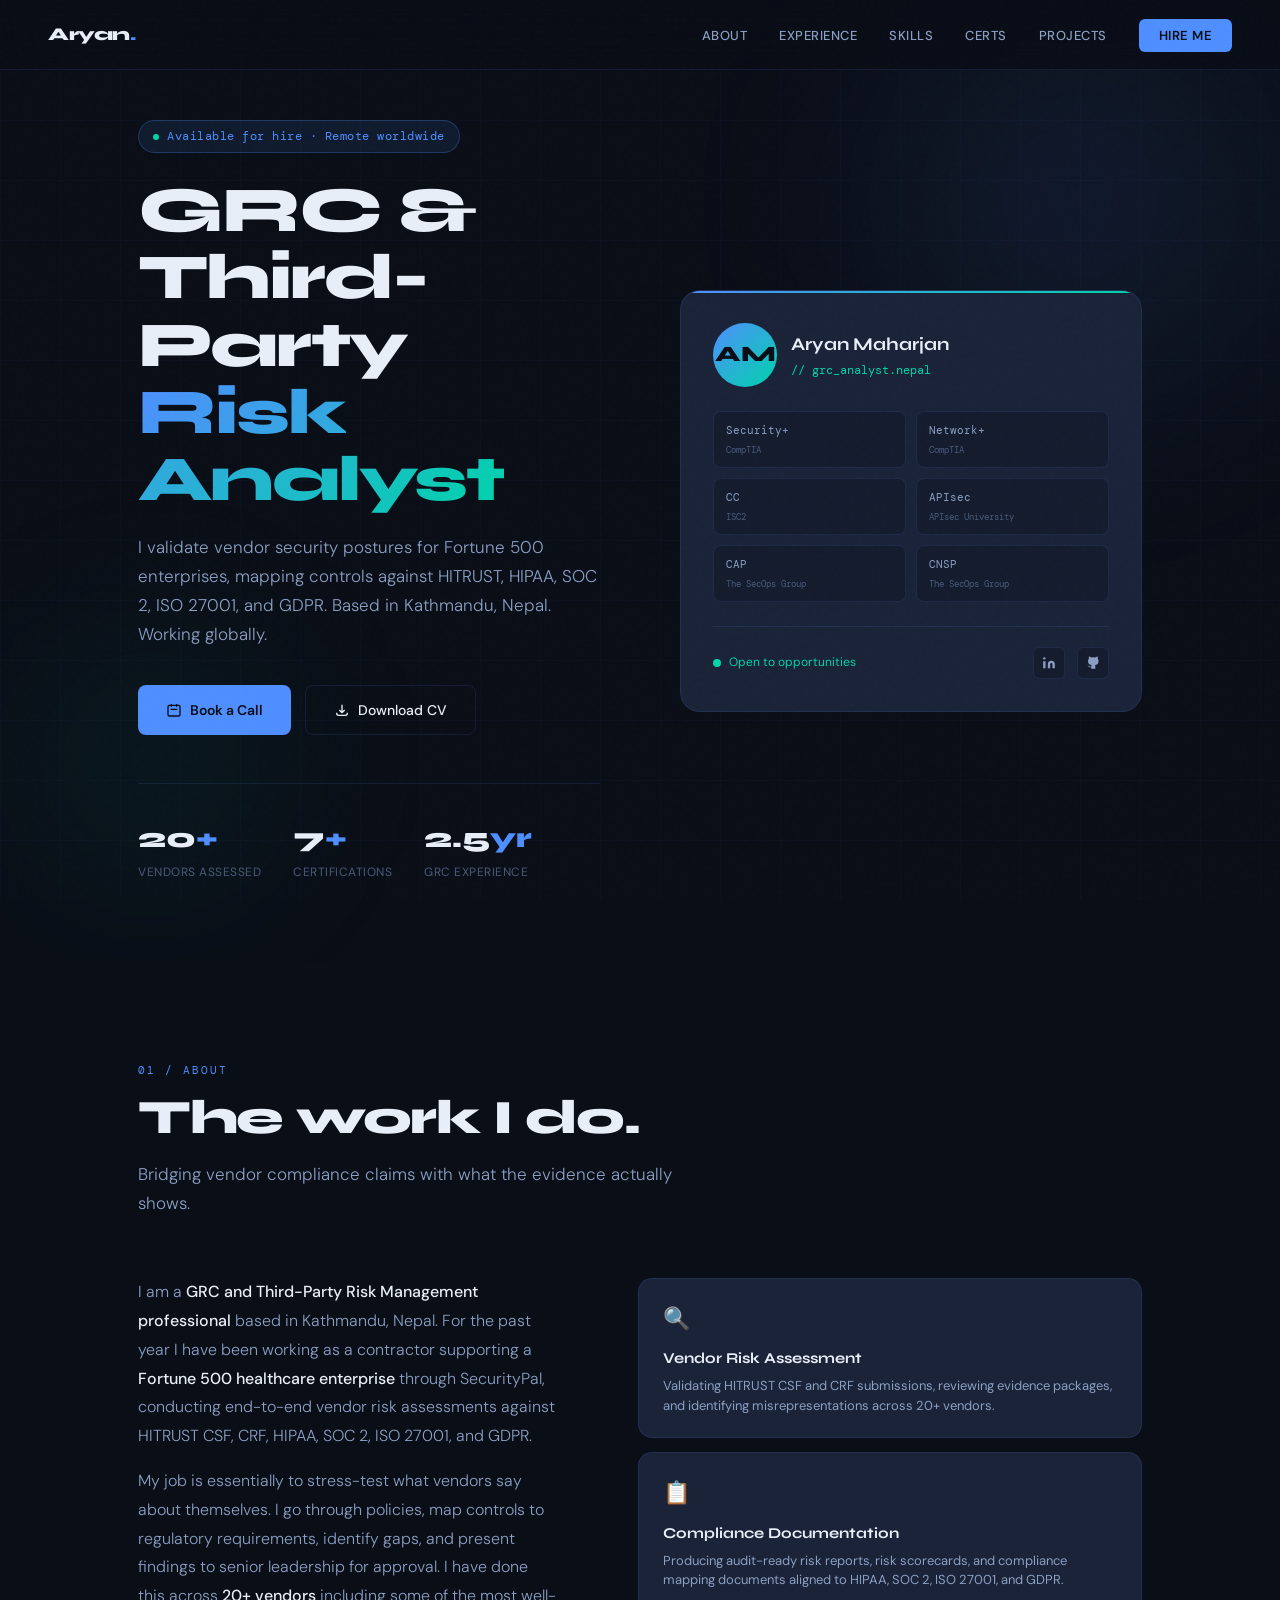
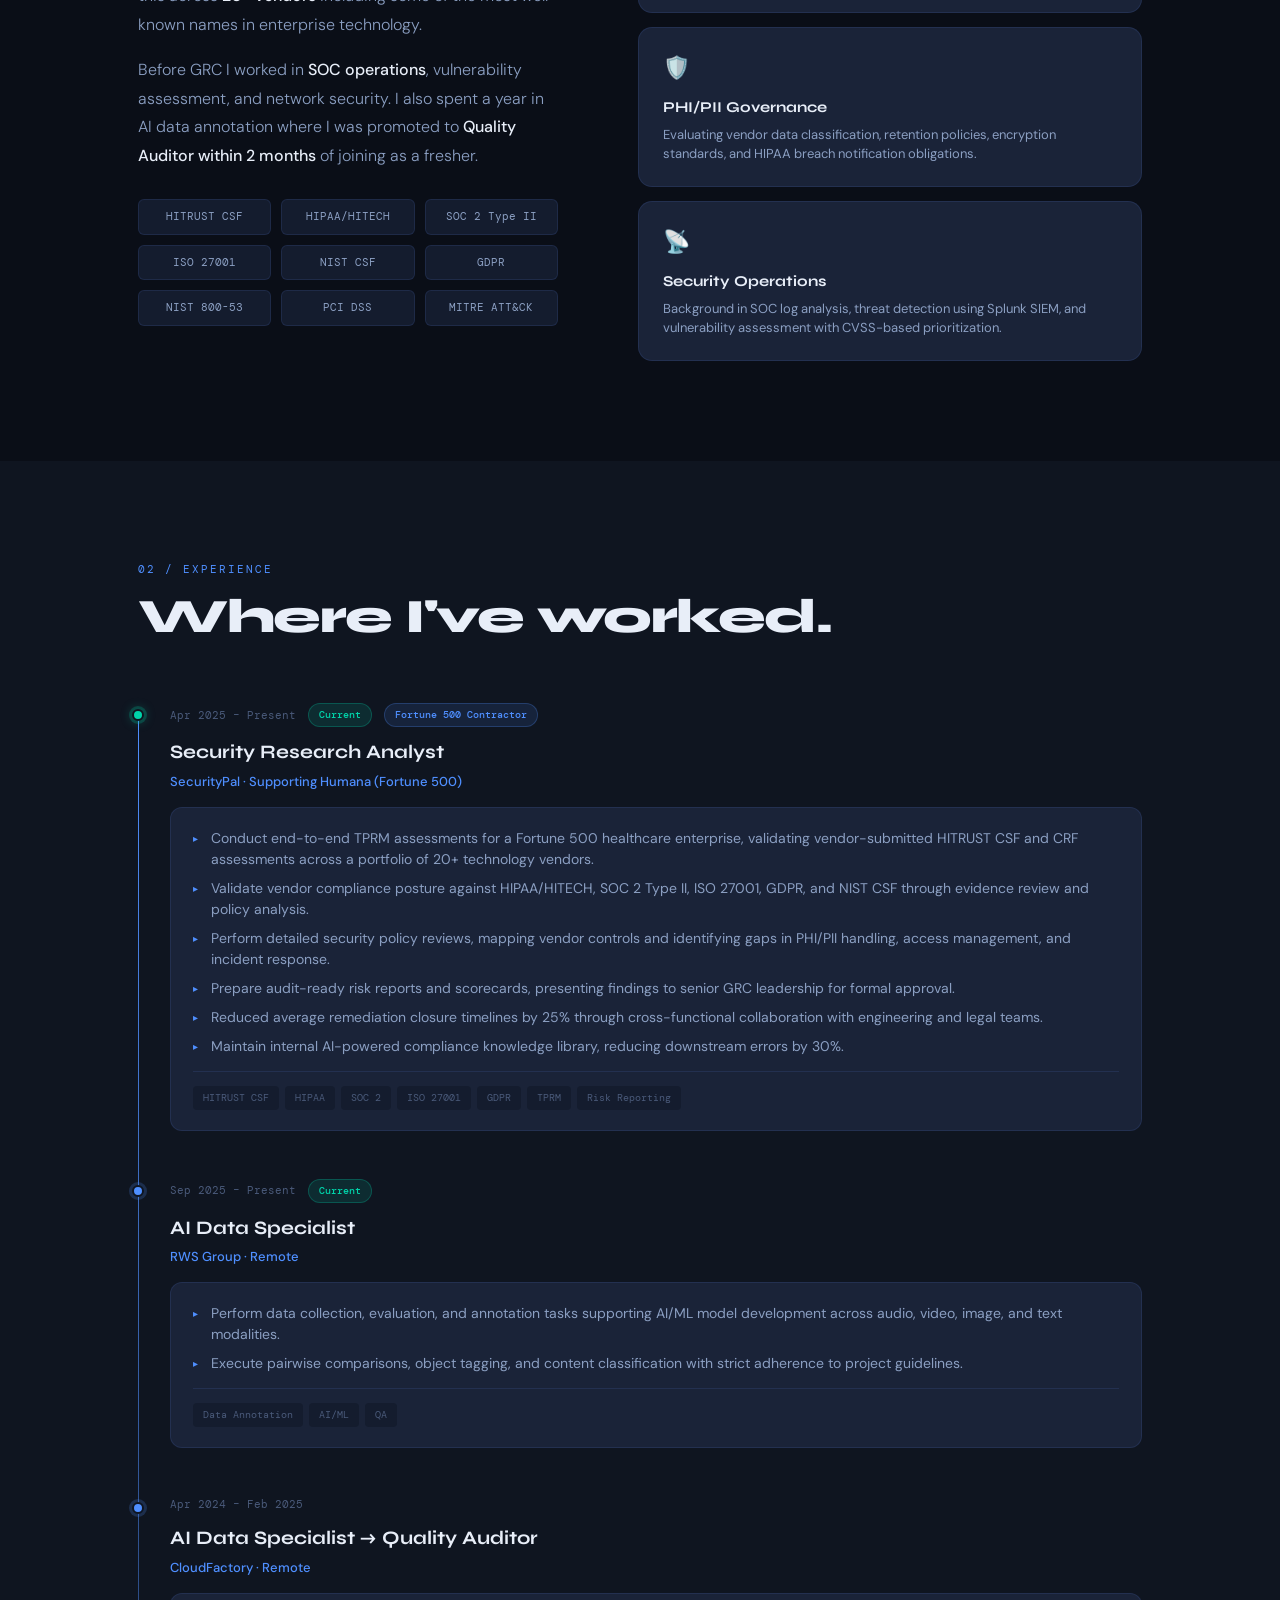
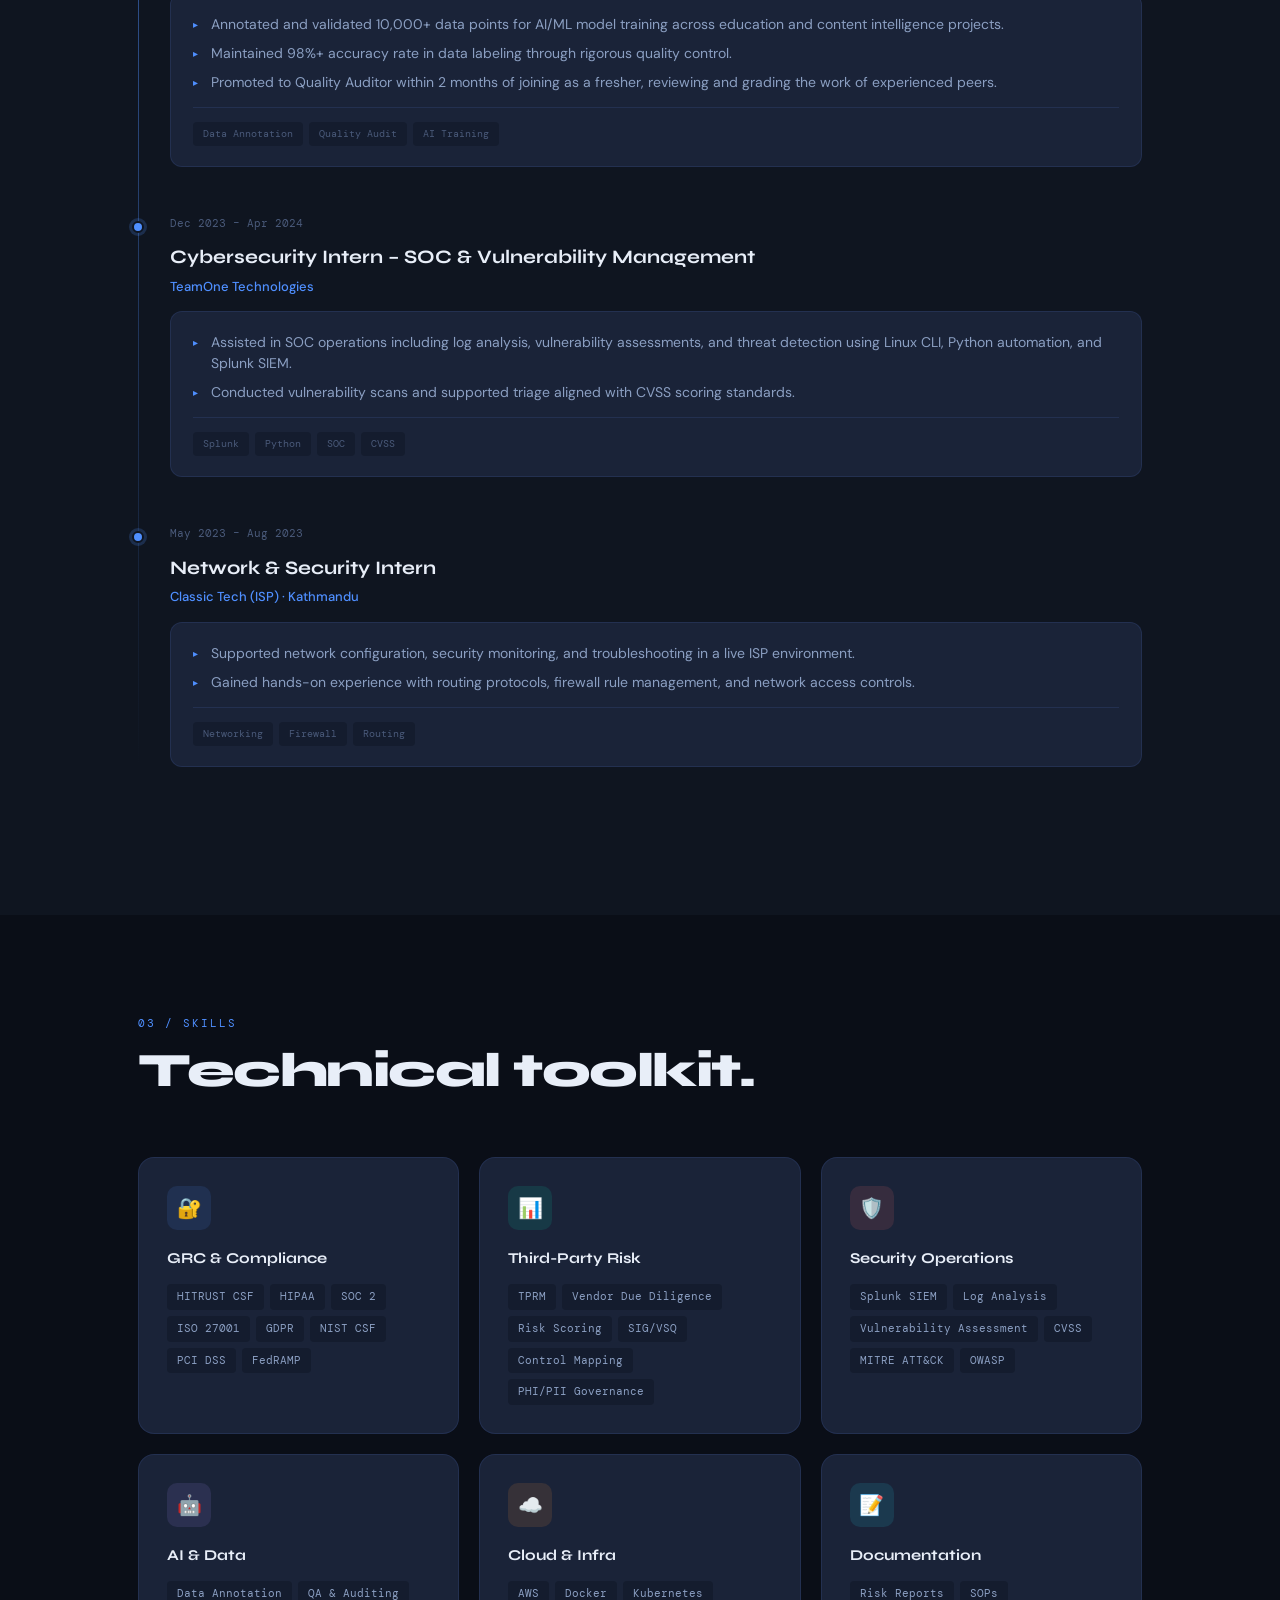
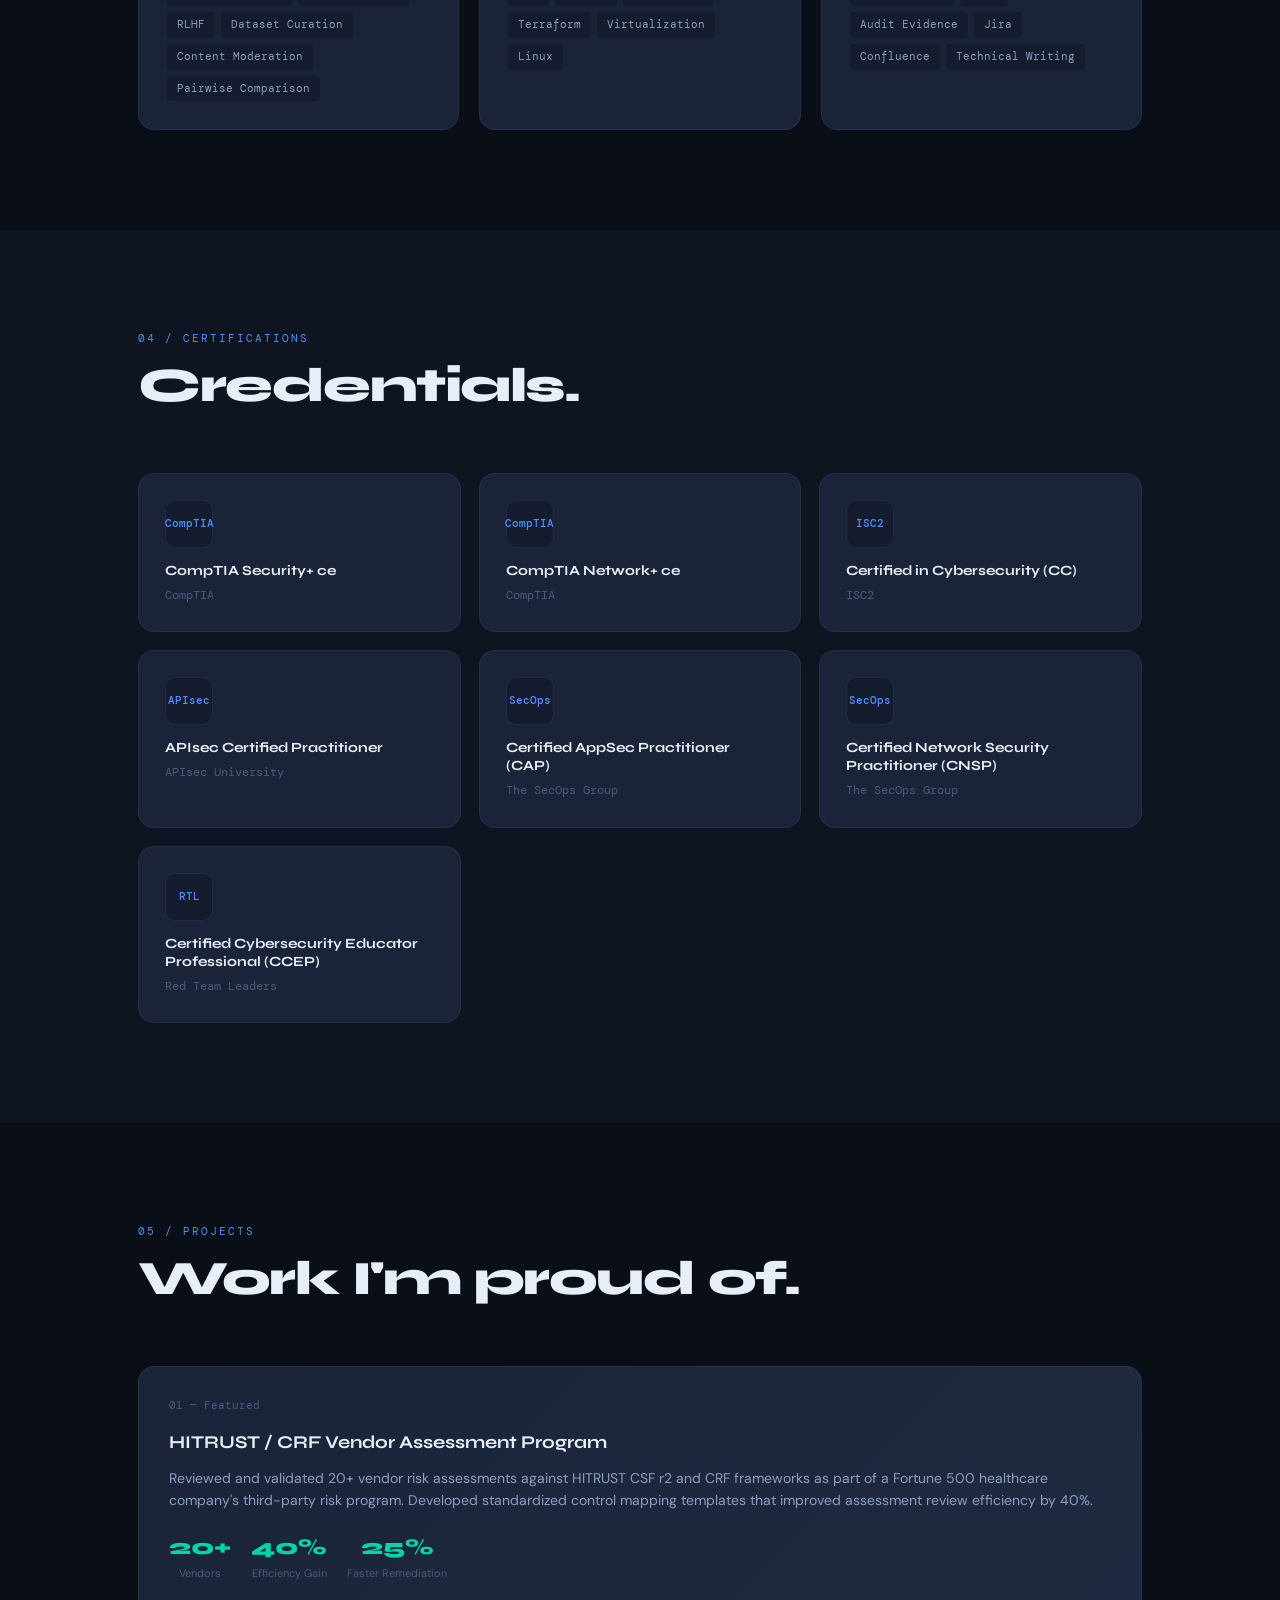
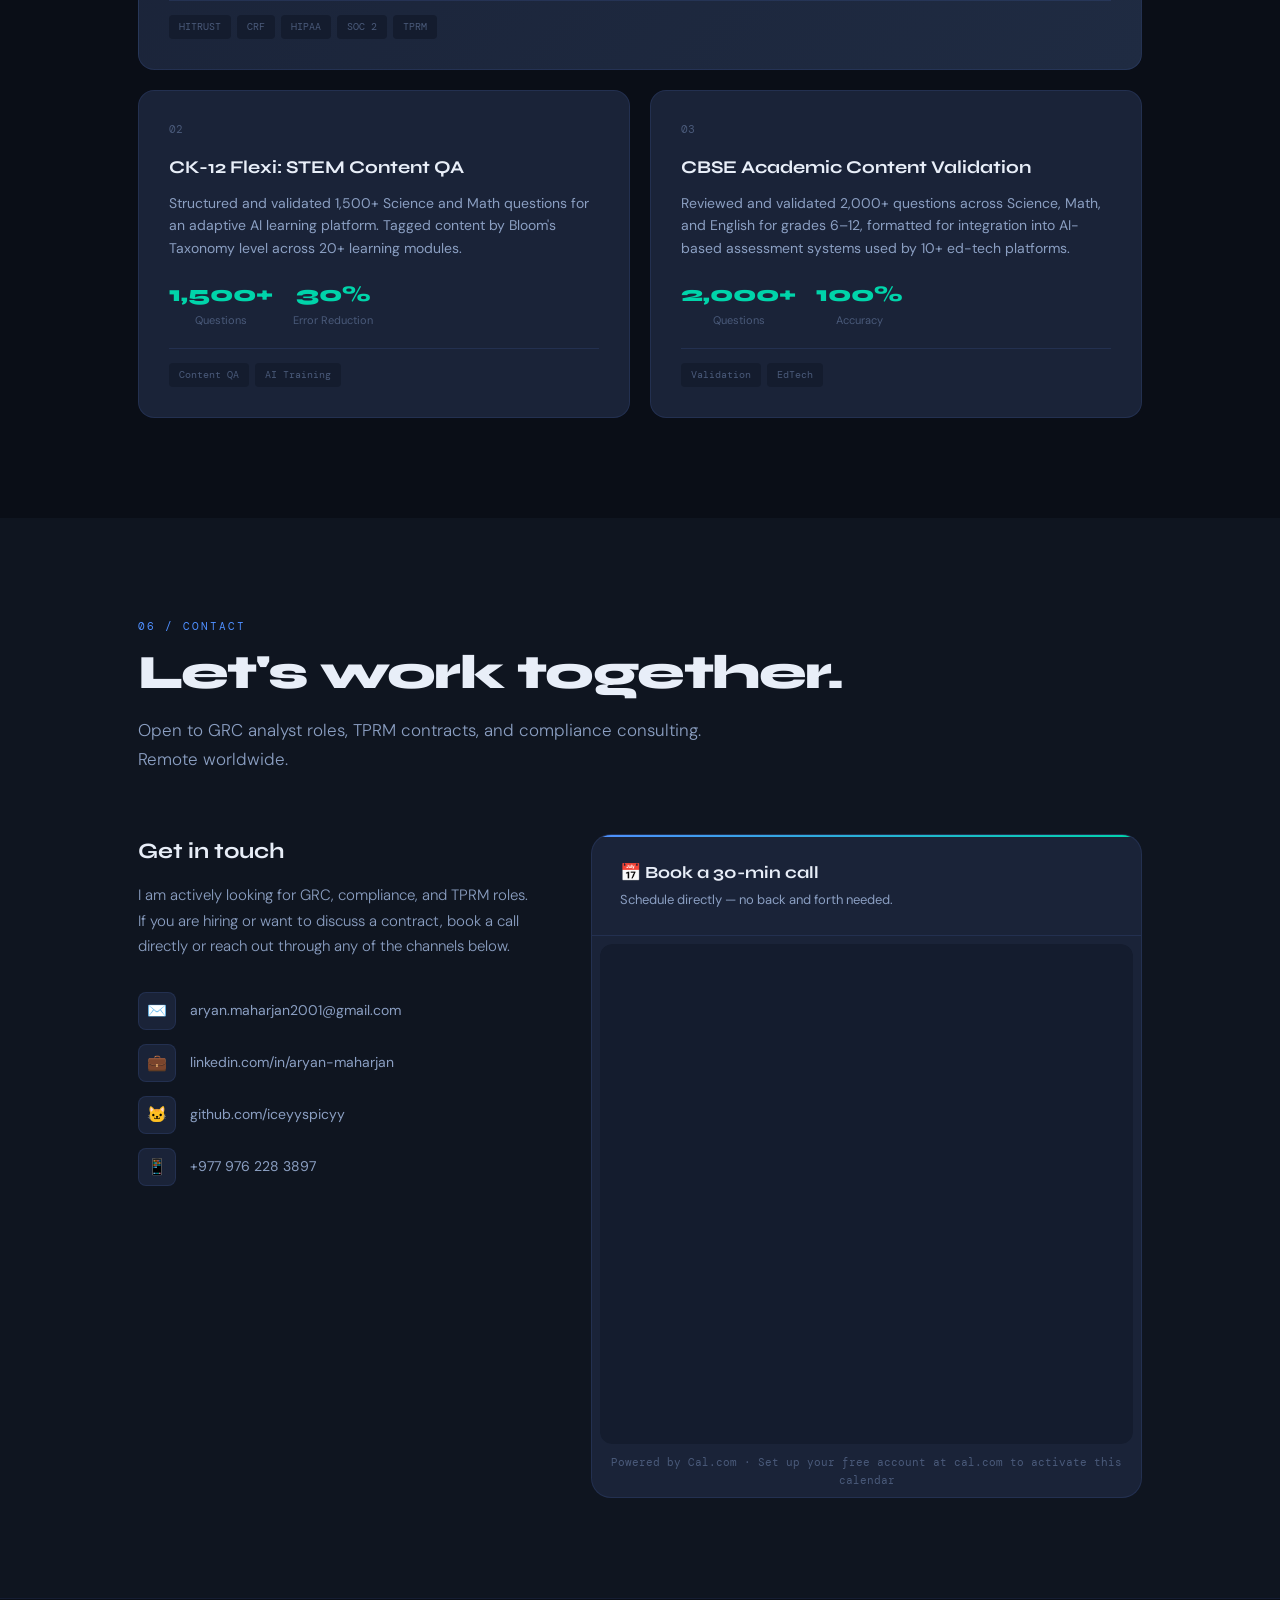
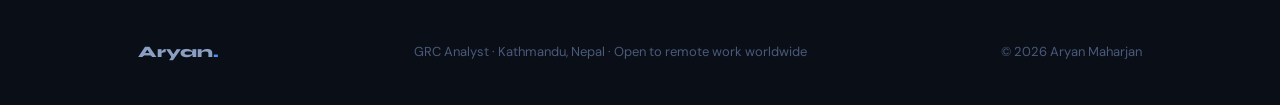
==== index.html @ 6343a288 "Update CV download link in index.html" ====
<!DOCTYPE html>
<html lang="en">
<head>
  <meta charset="UTF-8">
  <meta name="viewport" content="width=device-width, initial-scale=1.0">
  <title>Aryan Maharjan — GRC & Cybersecurity Professional</title>
  <link rel="preconnect" href="https://fonts.googleapis.com">
  <link rel="preconnect" href="https://fonts.gstatic.com" crossorigin>
  <link href="https://fonts.googleapis.com/css2?family=Syne:wght@400;600;700;800&family=DM+Sans:ital,wght@0,300;0,400;0,500;1,300&family=DM+Mono:wght@400;500&display=swap" rel="stylesheet">
  <style>
    :root {
      --bg: #0a0e17;
      --bg2: #0f1520;
      --bg3: #141c2e;
      --surface: #1a2338;
      --surface2: #1f2b42;
      --border: rgba(99,140,255,0.12);
      --accent: #4f8fff;
      --accent2: #00d4aa;
      --accent3: #ff6b6b;
      --text: #e8eef8;
      --text2: #8b9fc2;
      --text3: #4a5a7a;
      --glow: rgba(79,143,255,0.15);
      --glow2: rgba(0,212,170,0.1);
    }

    *, *::before, *::after { box-sizing: border-box; margin: 0; padding: 0; }

    html { scroll-behavior: smooth; }

    body {
      background: var(--bg);
      color: var(--text);
      font-family: 'DM Sans', sans-serif;
      font-size: 16px;
      line-height: 1.6;
      overflow-x: hidden;
    }

    /* NOISE TEXTURE OVERLAY */
    body::before {
      content: '';
      position: fixed;
      inset: 0;
      background-image: url("data:image/svg+xml,%3Csvg viewBox='0 0 256 256' xmlns='http://www.w3.org/2000/svg'%3E%3Cfilter id='noise'%3E%3CfeTurbulence type='fractalNoise' baseFrequency='0.9' numOctaves='4' stitchTiles='stitch'/%3E%3C/filter%3E%3Crect width='100%25' height='100%25' filter='url(%23noise)' opacity='0.03'/%3E%3C/svg%3E");
      pointer-events: none;
      z-index: 9999;
      opacity: 0.4;
    }

    /* GRID BACKGROUND */
    body::after {
      content: '';
      position: fixed;
      inset: 0;
      background-image:
        linear-gradient(rgba(79,143,255,0.03) 1px, transparent 1px),
        linear-gradient(90deg, rgba(79,143,255,0.03) 1px, transparent 1px);
      background-size: 60px 60px;
      pointer-events: none;
      z-index: 0;
    }

    /* NAV */
    nav {
      position: fixed;
      top: 0; left: 0; right: 0;
      z-index: 1000;
      display: flex;
      align-items: center;
      justify-content: space-between;
      padding: 20px 48px;
      background: rgba(10,14,23,0.85);
      backdrop-filter: blur(20px);
      border-bottom: 1px solid var(--border);
      transition: padding 0.3s;
    }

    nav.scrolled { padding: 14px 48px; }

    .nav-logo {
      font-family: 'Syne', sans-serif;
      font-weight: 800;
      font-size: 18px;
      color: var(--text);
      text-decoration: none;
      letter-spacing: -0.5px;
    }

    .nav-logo span { color: var(--accent); }

    .nav-links {
      display: flex;
      gap: 32px;
      list-style: none;
    }

    .nav-links a {
      color: var(--text2);
      text-decoration: none;
      font-size: 13px;
      font-weight: 500;
      letter-spacing: 0.5px;
      text-transform: uppercase;
      transition: color 0.2s;
      position: relative;
    }

    .nav-links a::after {
      content: '';
      position: absolute;
      bottom: -4px; left: 0;
      width: 0; height: 1px;
      background: var(--accent);
      transition: width 0.3s;
    }

    .nav-links a:hover { color: var(--accent); }
    .nav-links a:hover::after { width: 100%; }

    .nav-cta {
      background: var(--accent);
      color: #0a0e17 !important;
      padding: 8px 20px;
      border-radius: 6px;
      font-weight: 600 !important;
      transition: all 0.2s !important;
    }

    .nav-cta:hover {
      background: #6fa8ff !important;
      transform: translateY(-1px);
      box-shadow: 0 4px 20px rgba(79,143,255,0.4);
    }

    .nav-cta::after { display: none !important; }

    .nav-toggle {
      display: none;
      flex-direction: column;
      gap: 5px;
      cursor: pointer;
      padding: 4px;
    }

    .nav-toggle span {
      width: 24px; height: 2px;
      background: var(--text);
      border-radius: 2px;
      transition: all 0.3s;
    }

    /* SECTIONS */
    section {
      position: relative;
      z-index: 1;
    }

    .container {
      max-width: 1100px;
      margin: 0 auto;
      padding: 0 48px;
    }

    /* HERO */
    #home {
      min-height: 100vh;
      display: flex;
      align-items: center;
      padding: 120px 0 80px;
      overflow: hidden;
    }

    .hero-bg-orb {
      position: absolute;
      border-radius: 50%;
      filter: blur(80px);
      pointer-events: none;
    }

    .hero-bg-orb.orb1 {
      width: 600px; height: 600px;
      background: radial-gradient(circle, rgba(79,143,255,0.12) 0%, transparent 70%);
      top: -100px; right: -100px;
    }

    .hero-bg-orb.orb2 {
      width: 400px; height: 400px;
      background: radial-gradient(circle, rgba(0,212,170,0.08) 0%, transparent 70%);
      bottom: 0; left: -50px;
    }

    .hero-inner {
      display: grid;
      grid-template-columns: 1fr 1fr;
      gap: 80px;
      align-items: center;
    }

    .hero-tag {
      display: inline-flex;
      align-items: center;
      gap: 8px;
      background: rgba(79,143,255,0.1);
      border: 1px solid rgba(79,143,255,0.25);
      color: var(--accent);
      font-size: 12px;
      font-family: 'DM Mono', monospace;
      padding: 6px 14px;
      border-radius: 100px;
      margin-bottom: 24px;
      letter-spacing: 0.5px;
    }

    .hero-tag::before {
      content: '';
      width: 6px; height: 6px;
      background: var(--accent2);
      border-radius: 50%;
      animation: pulse 2s infinite;
    }

    @keyframes pulse {
      0%, 100% { opacity: 1; transform: scale(1); }
      50% { opacity: 0.5; transform: scale(0.8); }
    }

    .hero-title {
      font-family: 'Syne', sans-serif;
      font-size: clamp(42px, 5vw, 64px);
      font-weight: 800;
      line-height: 1.05;
      letter-spacing: -2px;
      margin-bottom: 20px;
    }

    .hero-title .line2 {
      background: linear-gradient(135deg, var(--accent) 0%, var(--accent2) 100%);
      -webkit-background-clip: text;
      -webkit-text-fill-color: transparent;
      background-clip: text;
    }

    .hero-desc {
      color: var(--text2);
      font-size: 17px;
      line-height: 1.7;
      margin-bottom: 36px;
      max-width: 480px;
      font-weight: 300;
    }

    .hero-btns {
      display: flex;
      gap: 14px;
      flex-wrap: wrap;
    }

    .btn-primary {
      display: inline-flex;
      align-items: center;
      gap: 8px;
      background: var(--accent);
      color: #0a0e17;
      padding: 13px 28px;
      border-radius: 8px;
      font-weight: 600;
      font-size: 14px;
      text-decoration: none;
      transition: all 0.25s;
      border: none;
      cursor: pointer;
    }

    .btn-primary:hover {
      background: #6fa8ff;
      transform: translateY(-2px);
      box-shadow: 0 8px 30px rgba(79,143,255,0.4);
    }

    .btn-secondary {
      display: inline-flex;
      align-items: center;
      gap: 8px;
      background: transparent;
      color: var(--text);
      padding: 13px 28px;
      border-radius: 8px;
      font-weight: 500;
      font-size: 14px;
      text-decoration: none;
      border: 1px solid var(--border);
      transition: all 0.25s;
      cursor: pointer;
    }

    .btn-secondary:hover {
      border-color: var(--accent);
      color: var(--accent);
      transform: translateY(-2px);
    }

    .hero-stats {
      display: flex;
      gap: 32px;
      margin-top: 48px;
      padding-top: 32px;
      border-top: 1px solid var(--border);
    }

    .hero-stat-num {
      font-family: 'Syne', sans-serif;
      font-size: 28px;
      font-weight: 800;
      color: var(--text);
    }

    .hero-stat-num span { color: var(--accent); }

    .hero-stat-label {
      font-size: 12px;
      color: var(--text3);
      text-transform: uppercase;
      letter-spacing: 0.5px;
      margin-top: 2px;
    }

    /* HERO RIGHT - CARD */
    .hero-card {
      background: var(--surface);
      border: 1px solid var(--border);
      border-radius: 20px;
      padding: 32px;
      position: relative;
      overflow: hidden;
    }

    .hero-card::before {
      content: '';
      position: absolute;
      top: 0; left: 0; right: 0;
      height: 2px;
      background: linear-gradient(90deg, var(--accent), var(--accent2));
    }

    .hero-card-header {
      display: flex;
      align-items: center;
      gap: 14px;
      margin-bottom: 24px;
    }

    .hero-avatar {
      width: 64px; height: 64px;
      border-radius: 50%;
      background: linear-gradient(135deg, var(--accent), var(--accent2));
      display: flex;
      align-items: center;
      justify-content: center;
      font-family: 'Syne', sans-serif;
      font-size: 22px;
      font-weight: 800;
      color: #0a0e17;
      flex-shrink: 0;
      overflow: hidden;
    }

    .hero-avatar img {
      width: 100%;
      height: 100%;
      object-fit: cover;
    }

    .hero-card-name {
      font-family: 'Syne', sans-serif;
      font-size: 18px;
      font-weight: 700;
    }

    .hero-card-role {
      font-size: 12px;
      color: var(--accent2);
      font-family: 'DM Mono', monospace;
      margin-top: 2px;
    }

    .cert-grid {
      display: grid;
      grid-template-columns: 1fr 1fr;
      gap: 10px;
      margin-bottom: 24px;
    }

    .cert-chip {
      background: var(--bg3);
      border: 1px solid var(--border);
      border-radius: 8px;
      padding: 10px 12px;
      font-size: 11px;
      font-family: 'DM Mono', monospace;
      color: var(--text2);
      transition: all 0.2s;
    }

    .cert-chip:hover {
      border-color: var(--accent);
      color: var(--accent);
      background: rgba(79,143,255,0.08);
    }

    .cert-chip .cert-issuer {
      display: block;
      font-size: 9px;
      color: var(--text3);
      margin-top: 3px;
    }

    .hero-card-footer {
      display: flex;
      align-items: center;
      justify-content: space-between;
      padding-top: 20px;
      border-top: 1px solid var(--border);
    }

    .status-dot {
      display: flex;
      align-items: center;
      gap: 8px;
      font-size: 12px;
      color: var(--accent2);
    }

    .status-dot::before {
      content: '';
      width: 8px; height: 8px;
      background: var(--accent2);
      border-radius: 50%;
      animation: pulse 2s infinite;
    }

    .hero-social {
      display: flex;
      gap: 12px;
    }

    .hero-social a {
      width: 32px; height: 32px;
      border-radius: 6px;
      background: var(--bg3);
      border: 1px solid var(--border);
      display: flex;
      align-items: center;
      justify-content: center;
      color: var(--text2);
      text-decoration: none;
      font-size: 14px;
      transition: all 0.2s;
    }

    .hero-social a:hover {
      border-color: var(--accent);
      color: var(--accent);
      background: rgba(79,143,255,0.1);
    }

    /* SECTION STYLES */
    .section-label {
      font-family: 'DM Mono', monospace;
      font-size: 11px;
      color: var(--accent);
      text-transform: uppercase;
      letter-spacing: 2px;
      margin-bottom: 12px;
    }

    .section-title {
      font-family: 'Syne', sans-serif;
      font-size: clamp(32px, 4vw, 48px);
      font-weight: 800;
      letter-spacing: -1.5px;
      line-height: 1.1;
      margin-bottom: 16px;
    }

    .section-desc {
      color: var(--text2);
      font-size: 17px;
      font-weight: 300;
      max-width: 580px;
      line-height: 1.7;
    }

    /* ABOUT */
    #about {
      padding: 100px 0;
    }

    .about-grid {
      display: grid;
      grid-template-columns: 1fr 1.2fr;
      gap: 80px;
      align-items: start;
      margin-top: 60px;
    }

    .about-text p {
      color: var(--text2);
      font-weight: 300;
      line-height: 1.8;
      margin-bottom: 16px;
      font-size: 16px;
    }

    .about-text p strong {
      color: var(--text);
      font-weight: 500;
    }

    .framework-grid {
      display: grid;
      grid-template-columns: repeat(3, 1fr);
      gap: 10px;
      margin-top: 28px;
    }

    .framework-tag {
      background: var(--bg3);
      border: 1px solid var(--border);
      border-radius: 6px;
      padding: 8px 12px;
      font-size: 11px;
      font-family: 'DM Mono', monospace;
      color: var(--text2);
      text-align: center;
      transition: all 0.2s;
    }

    .framework-tag:hover {
      border-color: var(--accent2);
      color: var(--accent2);
    }

    .about-cards {
      display: flex;
      flex-direction: column;
      gap: 14px;
    }

    .about-card {
      background: var(--surface);
      border: 1px solid var(--border);
      border-radius: 14px;
      padding: 22px 24px;
      transition: all 0.3s;
      cursor: default;
    }

    .about-card:hover {
      border-color: var(--accent);
      transform: translateX(6px);
      box-shadow: -4px 0 0 var(--accent), 0 4px 30px rgba(79,143,255,0.1);
    }

    .about-card-icon {
      font-size: 22px;
      margin-bottom: 10px;
    }

    .about-card h4 {
      font-family: 'Syne', sans-serif;
      font-size: 15px;
      font-weight: 700;
      margin-bottom: 6px;
    }

    .about-card p {
      font-size: 13px;
      color: var(--text2);
      line-height: 1.5;
    }

    /* EXPERIENCE */
    #experience {
      padding: 100px 0;
      background: var(--bg2);
    }

    .exp-header {
      margin-bottom: 60px;
    }

    .timeline {
      position: relative;
      padding-left: 32px;
    }

    .timeline::before {
      content: '';
      position: absolute;
      left: 0; top: 8px; bottom: 0;
      width: 1px;
      background: linear-gradient(to bottom, var(--accent), transparent);
    }

    .timeline-item {
      position: relative;
      margin-bottom: 48px;
      opacity: 0;
      transform: translateX(-20px);
      transition: all 0.5s ease;
    }

    .timeline-item.visible {
      opacity: 1;
      transform: translateX(0);
    }

    .timeline-dot {
      position: absolute;
      left: -38px; top: 6px;
      width: 12px; height: 12px;
      border-radius: 50%;
      background: var(--accent);
      border: 2px solid var(--bg2);
      box-shadow: 0 0 0 3px rgba(79,143,255,0.2);
    }

    .timeline-dot.current {
      background: var(--accent2);
      box-shadow: 0 0 0 3px rgba(0,212,170,0.2), 0 0 12px rgba(0,212,170,0.4);
      animation: pulse-dot 2s infinite;
    }

    @keyframes pulse-dot {
      0%, 100% { box-shadow: 0 0 0 3px rgba(0,212,170,0.2), 0 0 12px rgba(0,212,170,0.4); }
      50% { box-shadow: 0 0 0 6px rgba(0,212,170,0.1), 0 0 20px rgba(0,212,170,0.3); }
    }

    .timeline-meta {
      display: flex;
      align-items: center;
      gap: 12px;
      margin-bottom: 10px;
      flex-wrap: wrap;
    }

    .timeline-date {
      font-family: 'DM Mono', monospace;
      font-size: 11px;
      color: var(--text3);
    }

    .timeline-badge {
      font-size: 10px;
      font-family: 'DM Mono', monospace;
      padding: 3px 10px;
      border-radius: 100px;
      font-weight: 500;
    }

    .badge-current {
      background: rgba(0,212,170,0.12);
      color: var(--accent2);
      border: 1px solid rgba(0,212,170,0.25);
    }

    .badge-contract {
      background: rgba(79,143,255,0.12);
      color: var(--accent);
      border: 1px solid rgba(79,143,255,0.25);
    }

    .timeline-title {
      font-family: 'Syne', sans-serif;
      font-size: 19px;
      font-weight: 700;
      margin-bottom: 4px;
    }

    .timeline-company {
      font-size: 13px;
      color: var(--accent);
      margin-bottom: 14px;
      font-weight: 500;
    }

    .timeline-body {
      background: var(--surface);
      border: 1px solid var(--border);
      border-radius: 12px;
      padding: 20px 22px;
    }

    .timeline-body ul {
      list-style: none;
      display: flex;
      flex-direction: column;
      gap: 8px;
    }

    .timeline-body ul li {
      font-size: 14px;
      color: var(--text2);
      padding-left: 18px;
      position: relative;
      line-height: 1.5;
    }

    .timeline-body ul li::before {
      content: '▸';
      position: absolute;
      left: 0;
      color: var(--accent);
      font-size: 10px;
      top: 3px;
    }

    .timeline-tags {
      display: flex;
      flex-wrap: wrap;
      gap: 6px;
      margin-top: 14px;
      padding-top: 14px;
      border-top: 1px solid var(--border);
    }

    .tag {
      font-size: 10px;
      font-family: 'DM Mono', monospace;
      background: var(--bg3);
      color: var(--text3);
      padding: 4px 10px;
      border-radius: 4px;
    }

    /* SKILLS */
    #skills {
      padding: 100px 0;
    }

    .skills-grid {
      display: grid;
      grid-template-columns: repeat(3, 1fr);
      gap: 20px;
      margin-top: 60px;
    }

    .skill-card {
      background: var(--surface);
      border: 1px solid var(--border);
      border-radius: 16px;
      padding: 28px;
      transition: all 0.3s;
      cursor: default;
    }

    .skill-card:hover {
      border-color: var(--accent);
      transform: translateY(-4px);
      box-shadow: 0 12px 40px rgba(79,143,255,0.12);
    }

    .skill-card-icon {
      width: 44px; height: 44px;
      border-radius: 10px;
      display: flex;
      align-items: center;
      justify-content: center;
      font-size: 20px;
      margin-bottom: 16px;
    }

    .skill-card-icon.blue { background: rgba(79,143,255,0.12); }
    .skill-card-icon.green { background: rgba(0,212,170,0.12); }
    .skill-card-icon.red { background: rgba(255,107,107,0.12); }
    .skill-card-icon.purple { background: rgba(167,139,250,0.12); }
    .skill-card-icon.orange { background: rgba(251,146,60,0.12); }
    .skill-card-icon.cyan { background: rgba(34,211,238,0.12); }

    .skill-card h4 {
      font-family: 'Syne', sans-serif;
      font-size: 15px;
      font-weight: 700;
      margin-bottom: 14px;
    }

    .skill-items {
      display: flex;
      flex-wrap: wrap;
      gap: 6px;
    }

    .skill-item {
      font-size: 11px;
      background: var(--bg3);
      color: var(--text2);
      padding: 4px 10px;
      border-radius: 4px;
      font-family: 'DM Mono', monospace;
    }

    /* CERTIFICATIONS */
    #certifications {
      padding: 100px 0;
      background: var(--bg2);
    }

    .certs-grid {
      display: grid;
      grid-template-columns: repeat(3, 1fr);
      gap: 18px;
      margin-top: 60px;
    }

    .cert-card {
      background: var(--surface);
      border: 1px solid var(--border);
      border-radius: 16px;
      padding: 26px;
      transition: all 0.3s;
      position: relative;
      overflow: hidden;
    }

    .cert-card::after {
      content: '';
      position: absolute;
      inset: 0;
      background: linear-gradient(135deg, rgba(79,143,255,0.05) 0%, transparent 60%);
      opacity: 0;
      transition: opacity 0.3s;
    }

    .cert-card:hover {
      border-color: var(--accent);
      transform: translateY(-4px);
      box-shadow: 0 12px 40px rgba(79,143,255,0.15);
    }

    .cert-card:hover::after { opacity: 1; }

    .cert-logo {
      width: 48px; height: 48px;
      border-radius: 10px;
      background: var(--bg3);
      display: flex;
      align-items: center;
      justify-content: center;
      font-size: 20px;
      margin-bottom: 14px;
      font-family: 'DM Mono', monospace;
      font-size: 11px;
      color: var(--accent);
      font-weight: 500;
      border: 1px solid var(--border);
    }

    .cert-name {
      font-family: 'Syne', sans-serif;
      font-size: 14px;
      font-weight: 700;
      margin-bottom: 6px;
      line-height: 1.3;
    }

    .cert-issuer-name {
      font-size: 12px;
      color: var(--text3);
      font-family: 'DM Mono', monospace;
    }

    /* PROJECTS */
    #projects {
      padding: 100px 0;
    }

    .projects-grid {
      display: grid;
      grid-template-columns: 1fr 1fr;
      gap: 20px;
      margin-top: 60px;
    }

    .project-card {
      background: var(--surface);
      border: 1px solid var(--border);
      border-radius: 16px;
      padding: 30px;
      transition: all 0.3s;
      position: relative;
      overflow: hidden;
    }

    .project-card.featured {
      grid-column: span 2;
      background: linear-gradient(135deg, var(--surface) 0%, var(--surface2) 100%);
    }

    .project-card::before {
      content: '';
      position: absolute;
      top: 0; left: 0; right: 0;
      height: 3px;
      background: linear-gradient(90deg, var(--accent), var(--accent2));
      transform: scaleX(0);
      transform-origin: left;
      transition: transform 0.3s;
    }

    .project-card:hover::before { transform: scaleX(1); }

    .project-card:hover {
      border-color: var(--border);
      transform: translateY(-4px);
      box-shadow: 0 16px 50px rgba(0,0,0,0.3);
    }

    .project-number {
      font-family: 'DM Mono', monospace;
      font-size: 11px;
      color: var(--text3);
      margin-bottom: 14px;
    }

    .project-title {
      font-family: 'Syne', sans-serif;
      font-size: 18px;
      font-weight: 700;
      margin-bottom: 10px;
    }

    .project-desc {
      font-size: 14px;
      color: var(--text2);
      line-height: 1.6;
      margin-bottom: 18px;
    }

    .project-metrics {
      display: flex;
      gap: 20px;
      margin-bottom: 18px;
    }

    .project-metric {
      text-align: center;
    }

    .project-metric-num {
      font-family: 'Syne', sans-serif;
      font-size: 22px;
      font-weight: 800;
      color: var(--accent2);
    }

    .project-metric-label {
      font-size: 11px;
      color: var(--text3);
    }

    /* CONTACT */
    #contact {
      padding: 100px 0;
      background: var(--bg2);
    }

    .contact-grid {
      display: grid;
      grid-template-columns: 1fr 1.4fr;
      gap: 60px;
      margin-top: 60px;
      align-items: start;
    }

    .contact-info h3 {
      font-family: 'Syne', sans-serif;
      font-size: 22px;
      font-weight: 700;
      margin-bottom: 14px;
    }

    .contact-info p {
      color: var(--text2);
      font-size: 15px;
      line-height: 1.7;
      margin-bottom: 32px;
      font-weight: 300;
    }

    .contact-links {
      display: flex;
      flex-direction: column;
      gap: 14px;
    }

    .contact-link {
      display: flex;
      align-items: center;
      gap: 14px;
      color: var(--text2);
      text-decoration: none;
      font-size: 14px;
      transition: color 0.2s;
      group: true;
    }

    .contact-link:hover { color: var(--accent); }

    .contact-link-icon {
      width: 38px; height: 38px;
      border-radius: 8px;
      background: var(--surface);
      border: 1px solid var(--border);
      display: flex;
      align-items: center;
      justify-content: center;
      font-size: 16px;
      transition: all 0.2s;
      flex-shrink: 0;
    }

    .contact-link:hover .contact-link-icon {
      border-color: var(--accent);
      background: rgba(79,143,255,0.1);
    }

    /* CAL.COM EMBED */
    .cal-container {
      background: var(--surface);
      border: 1px solid var(--border);
      border-radius: 20px;
      overflow: hidden;
      position: relative;
    }

    .cal-container::before {
      content: '';
      position: absolute;
      top: 0; left: 0; right: 0;
      height: 2px;
      background: linear-gradient(90deg, var(--accent), var(--accent2));
    }

    .cal-header {
      padding: 24px 28px;
      border-bottom: 1px solid var(--border);
    }

    .cal-header h4 {
      font-family: 'Syne', sans-serif;
      font-size: 17px;
      font-weight: 700;
      margin-bottom: 4px;
    }

    .cal-header p {
      font-size: 13px;
      color: var(--text2);
    }

    .cal-embed-wrapper {
      padding: 8px;
    }

    /* FOOTER */
    footer {
      background: var(--bg);
      border-top: 1px solid var(--border);
      padding: 40px 0;
      position: relative;
      z-index: 1;
    }

    .footer-inner {
      display: flex;
      align-items: center;
      justify-content: space-between;
    }

    .footer-logo {
      font-family: 'Syne', sans-serif;
      font-weight: 800;
      font-size: 16px;
      color: var(--text2);
    }

    .footer-logo span { color: var(--accent); }

    .footer-text {
      font-size: 13px;
      color: var(--text3);
    }

    /* SCROLL ANIMATIONS */
    .fade-up {
      opacity: 0;
      transform: translateY(30px);
      transition: opacity 0.6s ease, transform 0.6s ease;
    }

    .fade-up.visible {
      opacity: 1;
      transform: translateY(0);
    }

    /* SCROLLBAR */
    ::-webkit-scrollbar { width: 6px; }
    ::-webkit-scrollbar-track { background: var(--bg); }
    ::-webkit-scrollbar-thumb { background: var(--surface2); border-radius: 3px; }
    ::-webkit-scrollbar-thumb:hover { background: var(--accent); }

    /* MOBILE */
    @media (max-width: 900px) {
      nav { padding: 16px 24px; }
      .nav-links { display: none; }
      .nav-links.open {
        display: flex;
        flex-direction: column;
        position: fixed;
        inset: 0;
        background: var(--bg);
        align-items: center;
        justify-content: center;
        gap: 32px;
        z-index: 999;
      }
      .nav-links.open a { font-size: 20px; }
      .nav-toggle { display: flex; }
      .container { padding: 0 24px; }
      .hero-inner { grid-template-columns: 1fr; gap: 40px; }
      .hero-card { display: none; }
      .about-grid { grid-template-columns: 1fr; gap: 40px; }
      .skills-grid { grid-template-columns: 1fr 1fr; }
      .certs-grid { grid-template-columns: 1fr 1fr; }
      .projects-grid { grid-template-columns: 1fr; }
      .project-card.featured { grid-column: span 1; }
      .contact-grid { grid-template-columns: 1fr; }
      .timeline { padding-left: 24px; }
      .timeline-dot { left: -30px; }
    }

    @media (max-width: 600px) {
      .skills-grid, .certs-grid { grid-template-columns: 1fr; }
      .hero-stats { gap: 20px; }
      .footer-inner { flex-direction: column; gap: 12px; text-align: center; }
    }
  </style>
</head>
<body>

<!-- NAV -->
<nav id="navbar">
  <a href="#home" class="nav-logo">Aryan<span>.</span></a>
  <ul class="nav-links" id="navLinks">
    <li><a href="#about">About</a></li>
    <li><a href="#experience">Experience</a></li>
    <li><a href="#skills">Skills</a></li>
    <li><a href="#certifications">Certs</a></li>
    <li><a href="#projects">Projects</a></li>
    <li><a href="#contact" class="nav-cta">Hire Me</a></li>
  </ul>
  <div class="nav-toggle" id="navToggle">
    <span></span><span></span><span></span>
  </div>
</nav>

<main>

<!-- HERO -->
<section class="home section" id="home">
  <div class="hero-bg-orb orb1"></div>
  <div class="hero-bg-orb orb2"></div>
  <div class="container">
    <div class="hero-inner">
      <div class="hero-left fade-up">
        <div class="hero-tag">Available for hire · Remote worldwide</div>
        <h1 class="hero-title">
          GRC &amp; Third-Party<br>
          <span class="line2">Risk Analyst</span>
        </h1>
        <p class="hero-desc">
          I validate vendor security postures for Fortune 500 enterprises, mapping controls against HITRUST, HIPAA, SOC 2, ISO 27001, and GDPR. Based in Kathmandu, Nepal. Working globally.
        </p>
        <div class="hero-btns">
          <a href="#contact" class="btn-primary">
            <svg width="16" height="16" fill="none" viewBox="0 0 24 24" stroke="currentColor" stroke-width="2"><path d="M8 7V3m8 4V3m-9 8h10M5 21h14a2 2 0 002-2V7a2 2 0 00-2-2H5a2 2 0 00-2 2v12a2 2 0 002 2z"/></svg>
            Book a Call
          </a>
          <a href="https://drive.google.com/file/d/136H1iOqgK9RLdcVZhXHgZIr1vKY27k0r/view?usp=sharing" target="_blank" class="btn-secondary">
            <svg width="16" height="16" fill="none" viewBox="0 0 24 24" stroke="currentColor" stroke-width="2"><path d="M4 16v1a3 3 0 003 3h10a3 3 0 003-3v-1m-4-4l-4 4m0 0l-4-4m4 4V4"/></svg>
            Download CV
          </a>
        </div>
        <div class="hero-stats">
          <div>
            <div class="hero-stat-num">20<span>+</span></div>
            <div class="hero-stat-label">Vendors Assessed</div>
          </div>
          <div>
            <div class="hero-stat-num">7<span>+</span></div>
            <div class="hero-stat-label">Certifications</div>
          </div>
          <div>
            <div class="hero-stat-num">2.5<span>yr</span></div>
            <div class="hero-stat-label">GRC Experience</div>
          </div>
        </div>
      </div>

      <div class="hero-right fade-up" style="transition-delay:0.2s">
        <div class="hero-card">
          <div class="hero-card-header">
            <div class="hero-avatar">AM</div>
            <div>
              <div class="hero-card-name">Aryan Maharjan</div>
              <div class="hero-card-role">// grc_analyst.nepal</div>
            </div>
          </div>
          <div class="cert-grid">
            <div class="cert-chip">Security+<span class="cert-issuer">CompTIA</span></div>
            <div class="cert-chip">Network+<span class="cert-issuer">CompTIA</span></div>
            <div class="cert-chip">CC<span class="cert-issuer">ISC2</span></div>
            <div class="cert-chip">APIsec<span class="cert-issuer">APIsec University</span></div>
            <div class="cert-chip">CAP<span class="cert-issuer">The SecOps Group</span></div>
            <div class="cert-chip">CNSP<span class="cert-issuer">The SecOps Group</span></div>
          </div>
          <div class="hero-card-footer">
            <div class="status-dot">Open to opportunities</div>
            <div class="hero-social">
              <a href="https://www.linkedin.com/in/aryan-maharjan/" target="_blank" title="LinkedIn">
                <svg width="14" height="14" fill="currentColor" viewBox="0 0 24 24"><path d="M16 8a6 6 0 016 6v7h-4v-7a2 2 0 00-2-2 2 2 0 00-2 2v7h-4v-7a6 6 0 016-6zM2 9h4v12H2z"/><circle cx="4" cy="4" r="2"/></svg>
              </a>
              <a href="https://github.com/iceyyspicyy" target="_blank" title="GitHub">
                <svg width="14" height="14" fill="currentColor" viewBox="0 0 24 24"><path d="M9 19c-5 1.5-5-2.5-7-3m14 6v-3.87a3.37 3.37 0 00-.94-2.61c3.14-.35 6.44-1.54 6.44-7A5.44 5.44 0 0020 4.77 5.07 5.07 0 0019.91 1S18.73.65 16 2.48a13.38 13.38 0 00-7 0C6.27.65 5.09 1 5.09 1A5.07 5.07 0 005 4.77a5.44 5.44 0 00-1.5 3.78c0 5.42 3.3 6.61 6.44 7A3.37 3.37 0 009 18.13V22"/></svg>
              </a>
            </div>
          </div>
        </div>
      </div>
    </div>
  </div>
</section>

<!-- ABOUT -->
<section id="about">
  <div class="container">
    <div class="fade-up">
      <div class="section-label">01 / About</div>
      <h2 class="section-title">The work I do.</h2>
      <p class="section-desc">Bridging vendor compliance claims with what the evidence actually shows.</p>
    </div>
    <div class="about-grid">
      <div class="about-text fade-up">
        <p>I am a <strong>GRC and Third-Party Risk Management professional</strong> based in Kathmandu, Nepal. For the past year I have been working as a contractor supporting a <strong>Fortune 500 healthcare enterprise</strong> through SecurityPal, conducting end-to-end vendor risk assessments against HITRUST CSF, CRF, HIPAA, SOC 2, ISO 27001, and GDPR.</p>
        <p>My job is essentially to stress-test what vendors say about themselves. I go through policies, map controls to regulatory requirements, identify gaps, and present findings to senior leadership for approval. I have done this across <strong>20+ vendors</strong> including some of the most well-known names in enterprise technology.</p>
        <p>Before GRC I worked in <strong>SOC operations</strong>, vulnerability assessment, and network security. I also spent a year in AI data annotation where I was promoted to <strong>Quality Auditor within 2 months</strong> of joining as a fresher.</p>
        <div class="framework-grid">
          <div class="framework-tag">HITRUST CSF</div>
          <div class="framework-tag">HIPAA/HITECH</div>
          <div class="framework-tag">SOC 2 Type II</div>
          <div class="framework-tag">ISO 27001</div>
          <div class="framework-tag">NIST CSF</div>
          <div class="framework-tag">GDPR</div>
          <div class="framework-tag">NIST 800-53</div>
          <div class="framework-tag">PCI DSS</div>
          <div class="framework-tag">MITRE ATT&CK</div>
        </div>
      </div>
      <div class="about-cards fade-up" style="transition-delay:0.15s">
        <div class="about-card">
          <div class="about-card-icon">🔍</div>
          <h4>Vendor Risk Assessment</h4>
          <p>Validating HITRUST CSF and CRF submissions, reviewing evidence packages, and identifying misrepresentations across 20+ vendors.</p>
        </div>
        <div class="about-card">
          <div class="about-card-icon">📋</div>
          <h4>Compliance Documentation</h4>
          <p>Producing audit-ready risk reports, risk scorecards, and compliance mapping documents aligned to HIPAA, SOC 2, ISO 27001, and GDPR.</p>
        </div>
        <div class="about-card">
          <div class="about-card-icon">🛡️</div>
          <h4>PHI/PII Governance</h4>
          <p>Evaluating vendor data classification, retention policies, encryption standards, and HIPAA breach notification obligations.</p>
        </div>
        <div class="about-card">
          <div class="about-card-icon">📡</div>
          <h4>Security Operations</h4>
          <p>Background in SOC log analysis, threat detection using Splunk SIEM, and vulnerability assessment with CVSS-based prioritization.</p>
        </div>
      </div>
    </div>
  </div>
</section>

<!-- EXPERIENCE -->
<section id="experience">
  <div class="container">
    <div class="exp-header fade-up">
      <div class="section-label">02 / Experience</div>
      <h2 class="section-title">Where I've worked.</h2>
    </div>
    <div class="timeline">

      <div class="timeline-item">
        <div class="timeline-dot current"></div>
        <div class="timeline-meta">
          <span class="timeline-date">Apr 2025 – Present</span>
          <span class="timeline-badge badge-current">Current</span>
          <span class="timeline-badge badge-contract">Fortune 500 Contractor</span>
        </div>
        <div class="timeline-title">Security Research Analyst</div>
        <div class="timeline-company">SecurityPal · Supporting Humana (Fortune 500)</div>
        <div class="timeline-body">
          <ul>
            <li>Conduct end-to-end TPRM assessments for a Fortune 500 healthcare enterprise, validating vendor-submitted HITRUST CSF and CRF assessments across a portfolio of 20+ technology vendors.</li>
            <li>Validate vendor compliance posture against HIPAA/HITECH, SOC 2 Type II, ISO 27001, GDPR, and NIST CSF through evidence review and policy analysis.</li>
            <li>Perform detailed security policy reviews, mapping vendor controls and identifying gaps in PHI/PII handling, access management, and incident response.</li>
            <li>Prepare audit-ready risk reports and scorecards, presenting findings to senior GRC leadership for formal approval.</li>
            <li>Reduced average remediation closure timelines by 25% through cross-functional collaboration with engineering and legal teams.</li>
            <li>Maintain internal AI-powered compliance knowledge library, reducing downstream errors by 30%.</li>
          </ul>
          <div class="timeline-tags">
            <span class="tag">HITRUST CSF</span><span class="tag">HIPAA</span><span class="tag">SOC 2</span><span class="tag">ISO 27001</span><span class="tag">GDPR</span><span class="tag">TPRM</span><span class="tag">Risk Reporting</span>
          </div>
        </div>
      </div>

      <div class="timeline-item">
        <div class="timeline-dot"></div>
        <div class="timeline-meta">
          <span class="timeline-date">Sep 2025 – Present</span>
          <span class="timeline-badge badge-current">Current</span>
        </div>
        <div class="timeline-title">AI Data Specialist</div>
        <div class="timeline-company">RWS Group · Remote</div>
        <div class="timeline-body">
          <ul>
            <li>Perform data collection, evaluation, and annotation tasks supporting AI/ML model development across audio, video, image, and text modalities.</li>
            <li>Execute pairwise comparisons, object tagging, and content classification with strict adherence to project guidelines.</li>
          </ul>
          <div class="timeline-tags">
            <span class="tag">Data Annotation</span><span class="tag">AI/ML</span><span class="tag">QA</span>
          </div>
        </div>
      </div>

      <div class="timeline-item">
        <div class="timeline-dot"></div>
        <div class="timeline-meta">
          <span class="timeline-date">Apr 2024 – Feb 2025</span>
        </div>
        <div class="timeline-title">AI Data Specialist → Quality Auditor</div>
        <div class="timeline-company">CloudFactory · Remote</div>
        <div class="timeline-body">
          <ul>
            <li>Annotated and validated 10,000+ data points for AI/ML model training across education and content intelligence projects.</li>
            <li>Maintained 98%+ accuracy rate in data labeling through rigorous quality control.</li>
            <li>Promoted to Quality Auditor within 2 months of joining as a fresher, reviewing and grading the work of experienced peers.</li>
          </ul>
          <div class="timeline-tags">
            <span class="tag">Data Annotation</span><span class="tag">Quality Audit</span><span class="tag">AI Training</span>
          </div>
        </div>
      </div>

      <div class="timeline-item">
        <div class="timeline-dot"></div>
        <div class="timeline-meta">
          <span class="timeline-date">Dec 2023 – Apr 2024</span>
        </div>
        <div class="timeline-title">Cybersecurity Intern – SOC & Vulnerability Management</div>
        <div class="timeline-company">TeamOne Technologies</div>
        <div class="timeline-body">
          <ul>
            <li>Assisted in SOC operations including log analysis, vulnerability assessments, and threat detection using Linux CLI, Python automation, and Splunk SIEM.</li>
            <li>Conducted vulnerability scans and supported triage aligned with CVSS scoring standards.</li>
          </ul>
          <div class="timeline-tags">
            <span class="tag">Splunk</span><span class="tag">Python</span><span class="tag">SOC</span><span class="tag">CVSS</span>
          </div>
        </div>
      </div>

      <div class="timeline-item">
        <div class="timeline-dot"></div>
        <div class="timeline-meta">
          <span class="timeline-date">May 2023 – Aug 2023</span>
        </div>
        <div class="timeline-title">Network &amp; Security Intern</div>
        <div class="timeline-company">Classic Tech (ISP) · Kathmandu</div>
        <div class="timeline-body">
          <ul>
            <li>Supported network configuration, security monitoring, and troubleshooting in a live ISP environment.</li>
            <li>Gained hands-on experience with routing protocols, firewall rule management, and network access controls.</li>
          </ul>
          <div class="timeline-tags">
            <span class="tag">Networking</span><span class="tag">Firewall</span><span class="tag">Routing</span>
          </div>
        </div>
      </div>

    </div>
  </div>
</section>

<!-- SKILLS -->
<section id="skills">
  <div class="container">
    <div class="fade-up">
      <div class="section-label">03 / Skills</div>
      <h2 class="section-title">Technical toolkit.</h2>
    </div>
    <div class="skills-grid">
      <div class="skill-card fade-up">
        <div class="skill-card-icon blue">🔐</div>
        <h4>GRC &amp; Compliance</h4>
        <div class="skill-items">
          <span class="skill-item">HITRUST CSF</span><span class="skill-item">HIPAA</span><span class="skill-item">SOC 2</span><span class="skill-item">ISO 27001</span><span class="skill-item">GDPR</span><span class="skill-item">NIST CSF</span><span class="skill-item">PCI DSS</span><span class="skill-item">FedRAMP</span>
        </div>
      </div>
      <div class="skill-card fade-up" style="transition-delay:0.1s">
        <div class="skill-card-icon green">📊</div>
        <h4>Third-Party Risk</h4>
        <div class="skill-items">
          <span class="skill-item">TPRM</span><span class="skill-item">Vendor Due Diligence</span><span class="skill-item">Risk Scoring</span><span class="skill-item">SIG/VSQ</span><span class="skill-item">Control Mapping</span><span class="skill-item">PHI/PII Governance</span>
        </div>
      </div>
      <div class="skill-card fade-up" style="transition-delay:0.2s">
        <div class="skill-card-icon red">🛡️</div>
        <h4>Security Operations</h4>
        <div class="skill-items">
          <span class="skill-item">Splunk SIEM</span><span class="skill-item">Log Analysis</span><span class="skill-item">Vulnerability Assessment</span><span class="skill-item">CVSS</span><span class="skill-item">MITRE ATT&CK</span><span class="skill-item">OWASP</span>
        </div>
      </div>
      <div class="skill-card fade-up" style="transition-delay:0.1s">
        <div class="skill-card-icon purple">🤖</div>
        <h4>AI &amp; Data</h4>
        <div class="skill-items">
          <span class="skill-item">Data Annotation</span><span class="skill-item">QA &amp; Auditing</span><span class="skill-item">RLHF</span><span class="skill-item">Dataset Curation</span><span class="skill-item">Content Moderation</span><span class="skill-item">Pairwise Comparison</span>
        </div>
      </div>
      <div class="skill-card fade-up" style="transition-delay:0.2s">
        <div class="skill-card-icon orange">☁️</div>
        <h4>Cloud &amp; Infra</h4>
        <div class="skill-items">
          <span class="skill-item">AWS</span><span class="skill-item">Docker</span><span class="skill-item">Kubernetes</span><span class="skill-item">Terraform</span><span class="skill-item">Virtualization</span><span class="skill-item">Linux</span>
        </div>
      </div>
      <div class="skill-card fade-up" style="transition-delay:0.3s">
        <div class="skill-card-icon cyan">📝</div>
        <h4>Documentation</h4>
        <div class="skill-items">
          <span class="skill-item">Risk Reports</span><span class="skill-item">SOPs</span><span class="skill-item">Audit Evidence</span><span class="skill-item">Jira</span><span class="skill-item">Confluence</span><span class="skill-item">Technical Writing</span>
        </div>
      </div>
    </div>
  </div>
</section>

<!-- CERTIFICATIONS -->
<section id="certifications">
  <div class="container">
    <div class="fade-up">
      <div class="section-label">04 / Certifications</div>
      <h2 class="section-title">Credentials.</h2>
    </div>
    <div class="certs-grid">
      <div class="cert-card fade-up">
        <div class="cert-logo">CompTIA</div>
        <div class="cert-name">CompTIA Security+ ce</div>
        <div class="cert-issuer-name">CompTIA</div>
      </div>
      <div class="cert-card fade-up" style="transition-delay:0.05s">
        <div class="cert-logo">CompTIA</div>
        <div class="cert-name">CompTIA Network+ ce</div>
        <div class="cert-issuer-name">CompTIA</div>
      </div>
      <div class="cert-card fade-up" style="transition-delay:0.1s">
        <div class="cert-logo">ISC2</div>
        <div class="cert-name">Certified in Cybersecurity (CC)</div>
        <div class="cert-issuer-name">ISC2</div>
      </div>
      <div class="cert-card fade-up" style="transition-delay:0.15s">
        <div class="cert-logo">APIsec</div>
        <div class="cert-name">APIsec Certified Practitioner</div>
        <div class="cert-issuer-name">APIsec University</div>
      </div>
      <div class="cert-card fade-up" style="transition-delay:0.2s">
        <div class="cert-logo">SecOps</div>
        <div class="cert-name">Certified AppSec Practitioner (CAP)</div>
        <div class="cert-issuer-name">The SecOps Group</div>
      </div>
      <div class="cert-card fade-up" style="transition-delay:0.25s">
        <div class="cert-logo">SecOps</div>
        <div class="cert-name">Certified Network Security Practitioner (CNSP)</div>
        <div class="cert-issuer-name">The SecOps Group</div>
      </div>
      <div class="cert-card fade-up" style="transition-delay:0.3s">
        <div class="cert-logo">RTL</div>
        <div class="cert-name">Certified Cybersecurity Educator Professional (CCEP)</div>
        <div class="cert-issuer-name">Red Team Leaders</div>
      </div>
    </div>
  </div>
</section>

<!-- PROJECTS -->
<section id="projects">
  <div class="container">
    <div class="fade-up">
      <div class="section-label">05 / Projects</div>
      <h2 class="section-title">Work I'm proud of.</h2>
    </div>
    <div class="projects-grid">
      <div class="project-card featured fade-up">
        <div class="project-number">01 — Featured</div>
        <div class="project-title">HITRUST / CRF Vendor Assessment Program</div>
        <p class="project-desc">Reviewed and validated 20+ vendor risk assessments against HITRUST CSF r2 and CRF frameworks as part of a Fortune 500 healthcare company's third-party risk program. Developed standardized control mapping templates that improved assessment review efficiency by 40%.</p>
        <div class="project-metrics">
          <div class="project-metric">
            <div class="project-metric-num">20+</div>
            <div class="project-metric-label">Vendors</div>
          </div>
          <div class="project-metric">
            <div class="project-metric-num">40%</div>
            <div class="project-metric-label">Efficiency Gain</div>
          </div>
          <div class="project-metric">
            <div class="project-metric-num">25%</div>
            <div class="project-metric-label">Faster Remediation</div>
          </div>
        </div>
        <div class="timeline-tags">
          <span class="tag">HITRUST</span><span class="tag">CRF</span><span class="tag">HIPAA</span><span class="tag">SOC 2</span><span class="tag">TPRM</span>
        </div>
      </div>

      <div class="project-card fade-up" style="transition-delay:0.1s">
        <div class="project-number">02</div>
        <div class="project-title">CK-12 Flexi: STEM Content QA</div>
        <p class="project-desc">Structured and validated 1,500+ Science and Math questions for an adaptive AI learning platform. Tagged content by Bloom's Taxonomy level across 20+ learning modules.</p>
        <div class="project-metrics">
          <div class="project-metric">
            <div class="project-metric-num">1,500+</div>
            <div class="project-metric-label">Questions</div>
          </div>
          <div class="project-metric">
            <div class="project-metric-num">30%</div>
            <div class="project-metric-label">Error Reduction</div>
          </div>
        </div>
        <div class="timeline-tags">
          <span class="tag">Content QA</span><span class="tag">AI Training</span>
        </div>
      </div>

      <div class="project-card fade-up" style="transition-delay:0.15s">
        <div class="project-number">03</div>
        <div class="project-title">CBSE Academic Content Validation</div>
        <p class="project-desc">Reviewed and validated 2,000+ questions across Science, Math, and English for grades 6–12, formatted for integration into AI-based assessment systems used by 10+ ed-tech platforms.</p>
        <div class="project-metrics">
          <div class="project-metric">
            <div class="project-metric-num">2,000+</div>
            <div class="project-metric-label">Questions</div>
          </div>
          <div class="project-metric">
            <div class="project-metric-num">100%</div>
            <div class="project-metric-label">Accuracy</div>
          </div>
        </div>
        <div class="timeline-tags">
          <span class="tag">Validation</span><span class="tag">EdTech</span>
        </div>
      </div>
    </div>
  </div>
</section>

<!-- CONTACT -->
<section id="contact">
  <div class="container">
    <div class="fade-up">
      <div class="section-label">06 / Contact</div>
      <h2 class="section-title">Let's work together.</h2>
      <p class="section-desc">Open to GRC analyst roles, TPRM contracts, and compliance consulting. Remote worldwide.</p>
    </div>
    <div class="contact-grid">
      <div class="contact-info fade-up">
        <h3>Get in touch</h3>
        <p>I am actively looking for GRC, compliance, and TPRM roles. If you are hiring or want to discuss a contract, book a call directly or reach out through any of the channels below.</p>
        <div class="contact-links">
          <a href="mailto:aryan.maharjan2001@gmail.com" class="contact-link">
            <div class="contact-link-icon">✉️</div>
            aryan.maharjan2001@gmail.com
          </a>
          <a href="https://www.linkedin.com/in/aryan-maharjan/" target="_blank" class="contact-link">
            <div class="contact-link-icon">💼</div>
            linkedin.com/in/aryan-maharjan
          </a>
          <a href="https://github.com/iceyyspicyy" target="_blank" class="contact-link">
            <div class="contact-link-icon">🐱</div>
            github.com/iceyyspicyy
          </a>
          <a href="tel:+9779762283897" class="contact-link">
            <div class="contact-link-icon">📱</div>
            +977 976 228 3897
          </a>
        </div>
      </div>

      <div class="cal-container fade-up" style="transition-delay:0.2s">
        <div class="cal-header">
          <h4>📅 Book a 30-min call</h4>
          <p>Schedule directly — no back and forth needed.</p>
        </div>
        <div class="cal-embed-wrapper">
          <!-- Cal.com inline embed -->
          <div style="width:100%;height:500px;overflow:hidden;border-radius:12px;">
            <iframe
              src="https://cal.com/aryan-maharjan?embed=true&theme=dark&hideEventTypeDetails=false&layout=month_view"
              width="100%"
              height="100%"
              frameborder="0"
              style="border:none;border-radius:12px;background:#141c2e;"
              title="Book a call with Aryan Maharjan"
            ></iframe>
          </div>
          <p style="font-size:11px;color:var(--text3);text-align:center;margin-top:10px;font-family:'DM Mono',monospace;">
            Powered by Cal.com · Set up your free account at cal.com to activate this calendar
          </p>
        </div>
      </div>
    </div>
  </div>
</section>

</main>

<footer>
  <div class="container">
    <div class="footer-inner">
      <div class="footer-logo">Aryan<span>.</span></div>
      <div class="footer-text">GRC Analyst · Kathmandu, Nepal · Open to remote work worldwide</div>
      <div class="footer-text">© 2026 Aryan Maharjan</div>
    </div>
  </div>
</footer>

<script>
  // NAV SCROLL
  const navbar = document.getElementById('navbar');
  window.addEventListener('scroll', () => {
    navbar.classList.toggle('scrolled', window.scrollY > 50);
  });

  // MOBILE NAV TOGGLE
  const navToggle = document.getElementById('navToggle');
  const navLinks = document.getElementById('navLinks');
  navToggle.addEventListener('click', () => {
    navLinks.classList.toggle('open');
  });
  navLinks.querySelectorAll('a').forEach(link => {
    link.addEventListener('click', () => navLinks.classList.remove('open'));
  });

  // SCROLL ANIMATIONS
  const observer = new IntersectionObserver((entries) => {
    entries.forEach(entry => {
      if (entry.isIntersecting) {
        entry.target.classList.add('visible');
      }
    });
  }, { threshold: 0.1, rootMargin: '0px 0px -50px 0px' });

  document.querySelectorAll('.fade-up, .timeline-item').forEach(el => observer.observe(el));

  // ACTIVE NAV LINK
  const sections = document.querySelectorAll('section[id]');
  const navAnchors = document.querySelectorAll('.nav-links a');

  window.addEventListener('scroll', () => {
    let current = '';
    sections.forEach(section => {
      const sectionTop = section.offsetTop - 120;
      if (window.scrollY >= sectionTop) current = section.getAttribute('id');
    });
    navAnchors.forEach(a => {
      a.style.color = '';
      if (a.getAttribute('href') === '#' + current) {
        a.style.color = 'var(--accent)';
      }
    });
  });
</script>
</body>
</html>
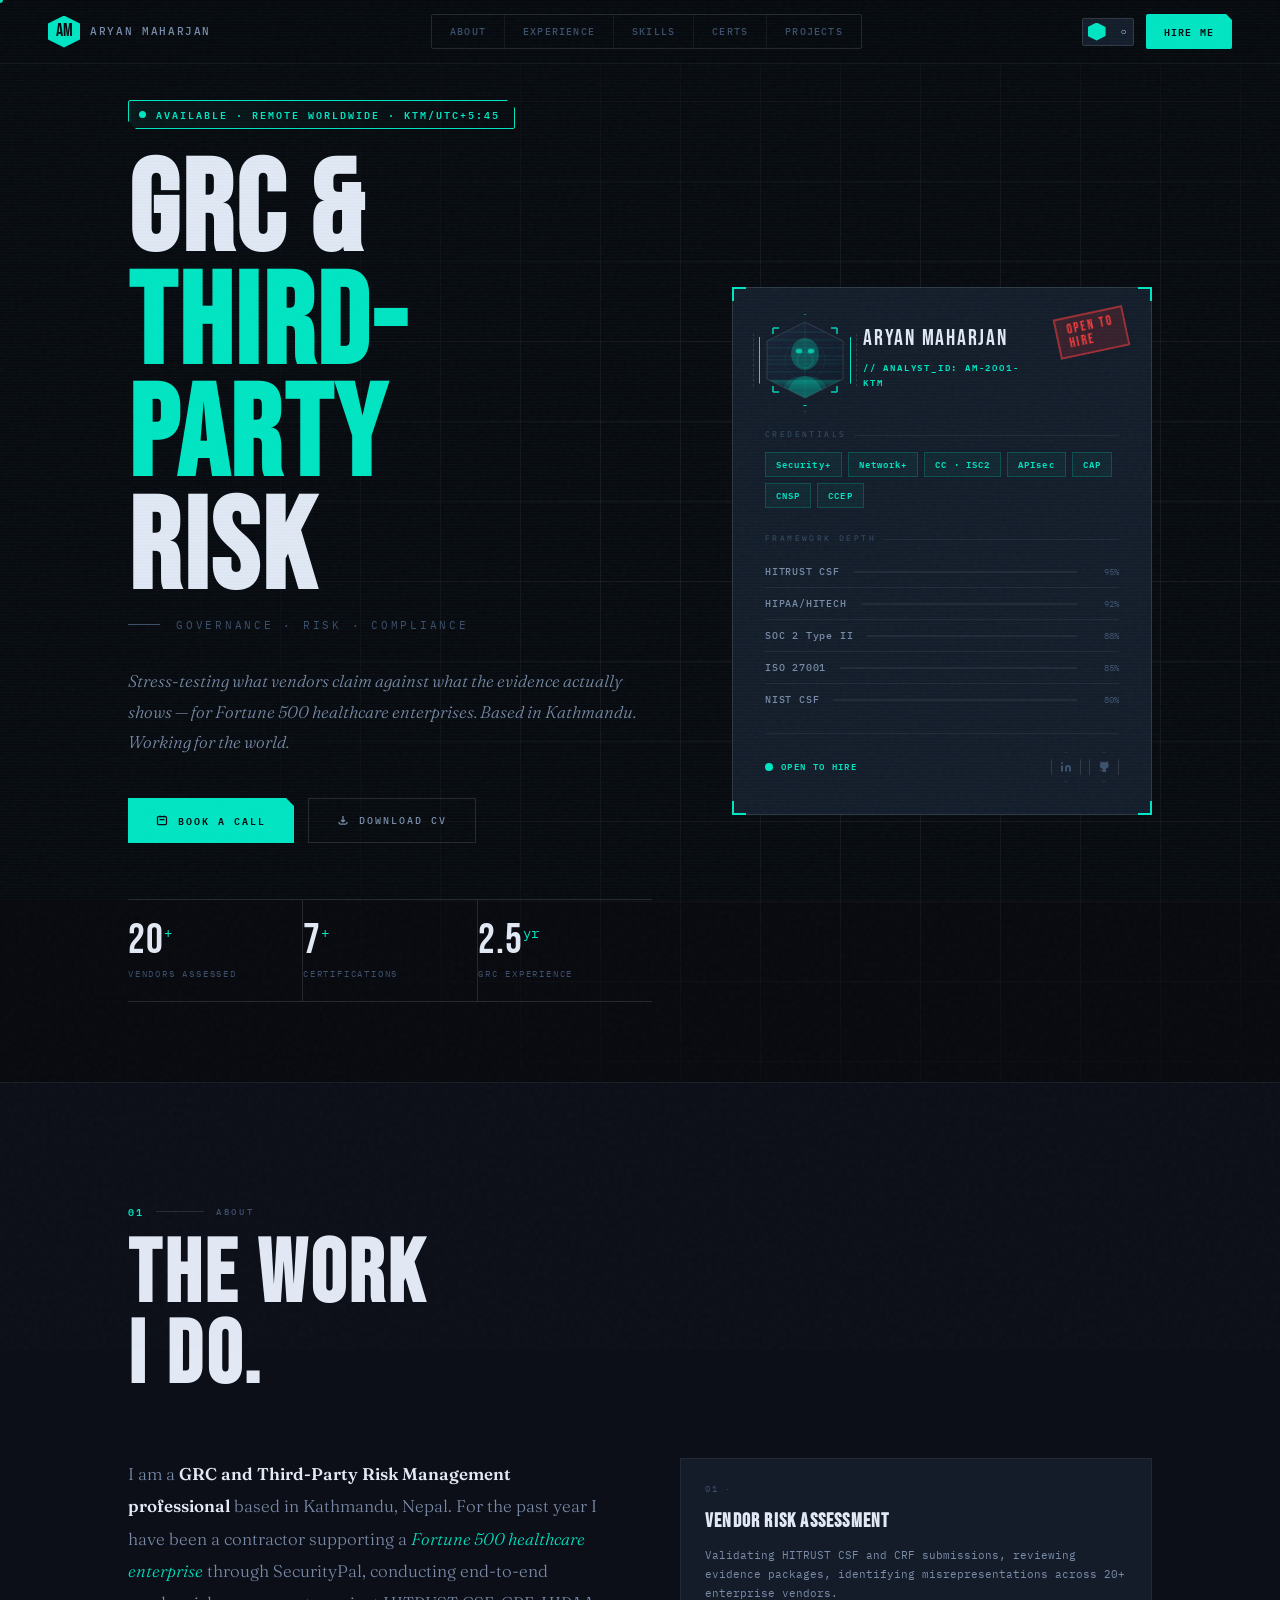
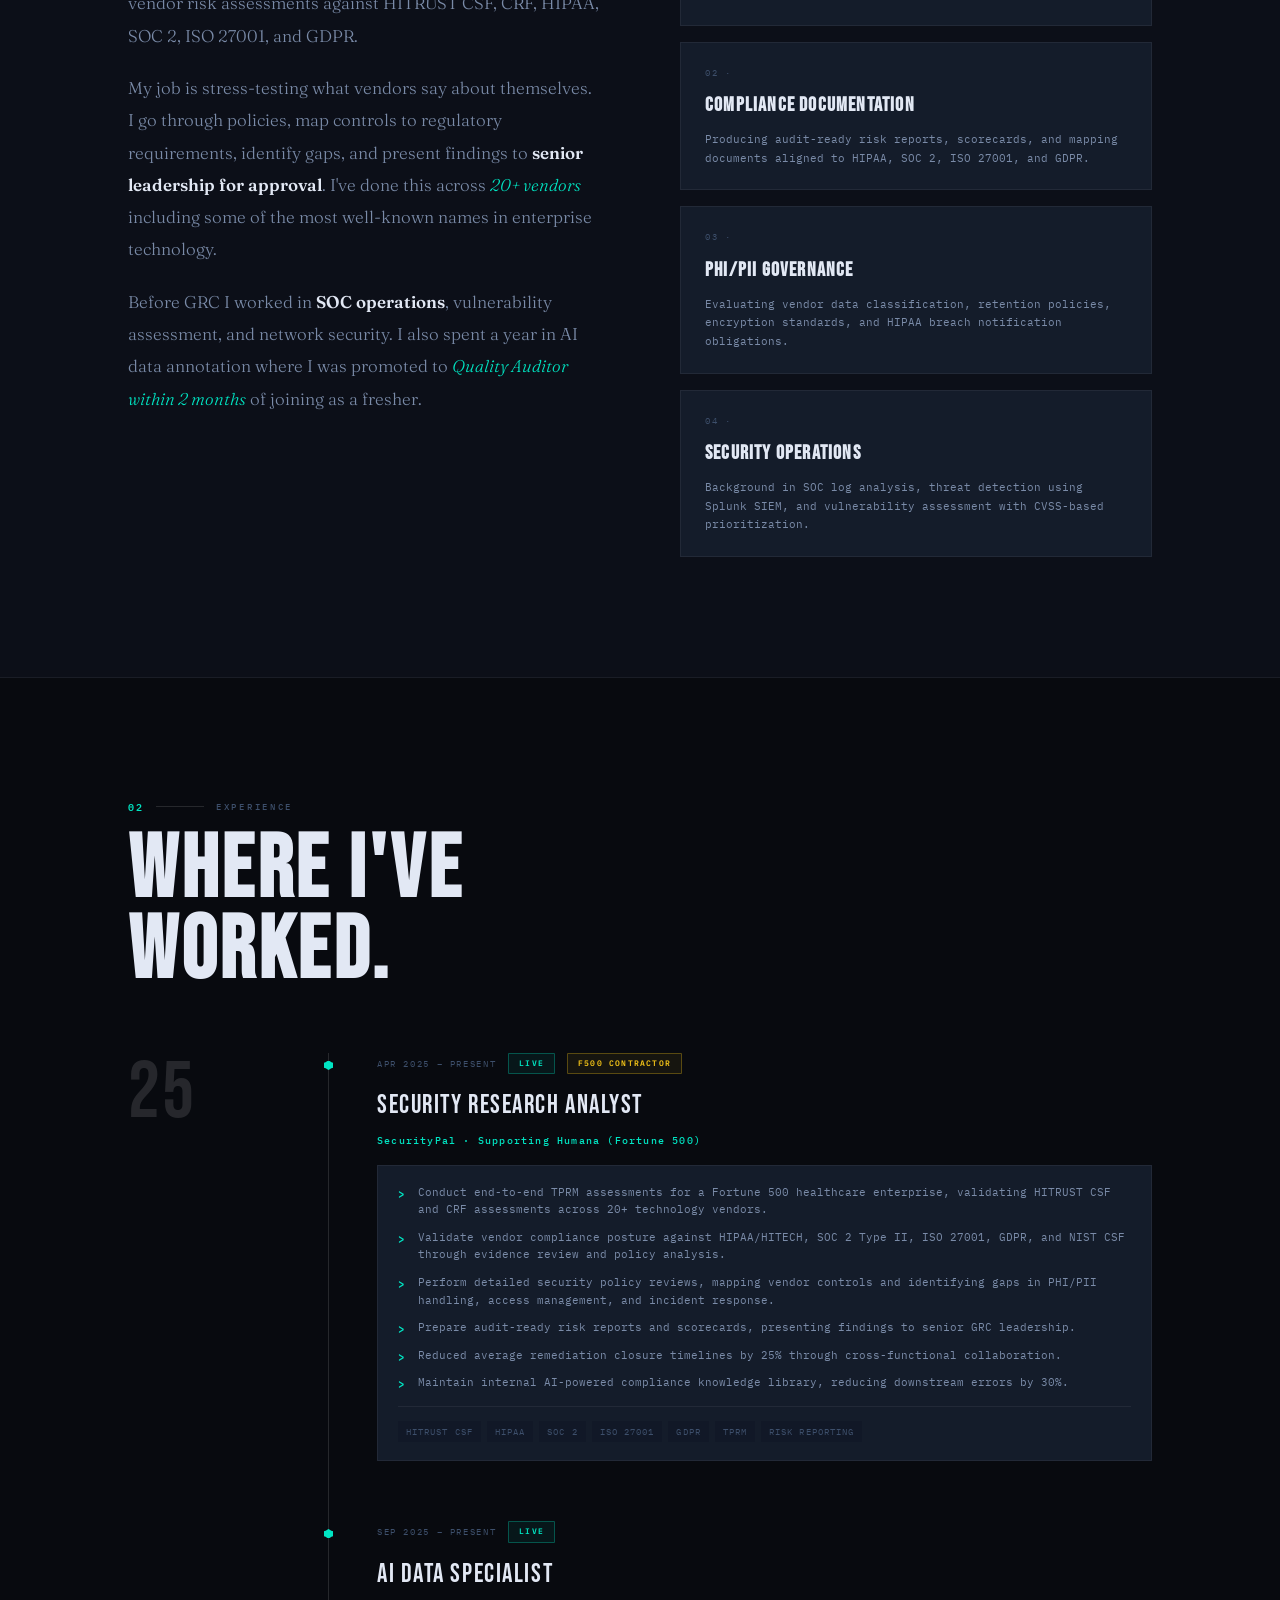
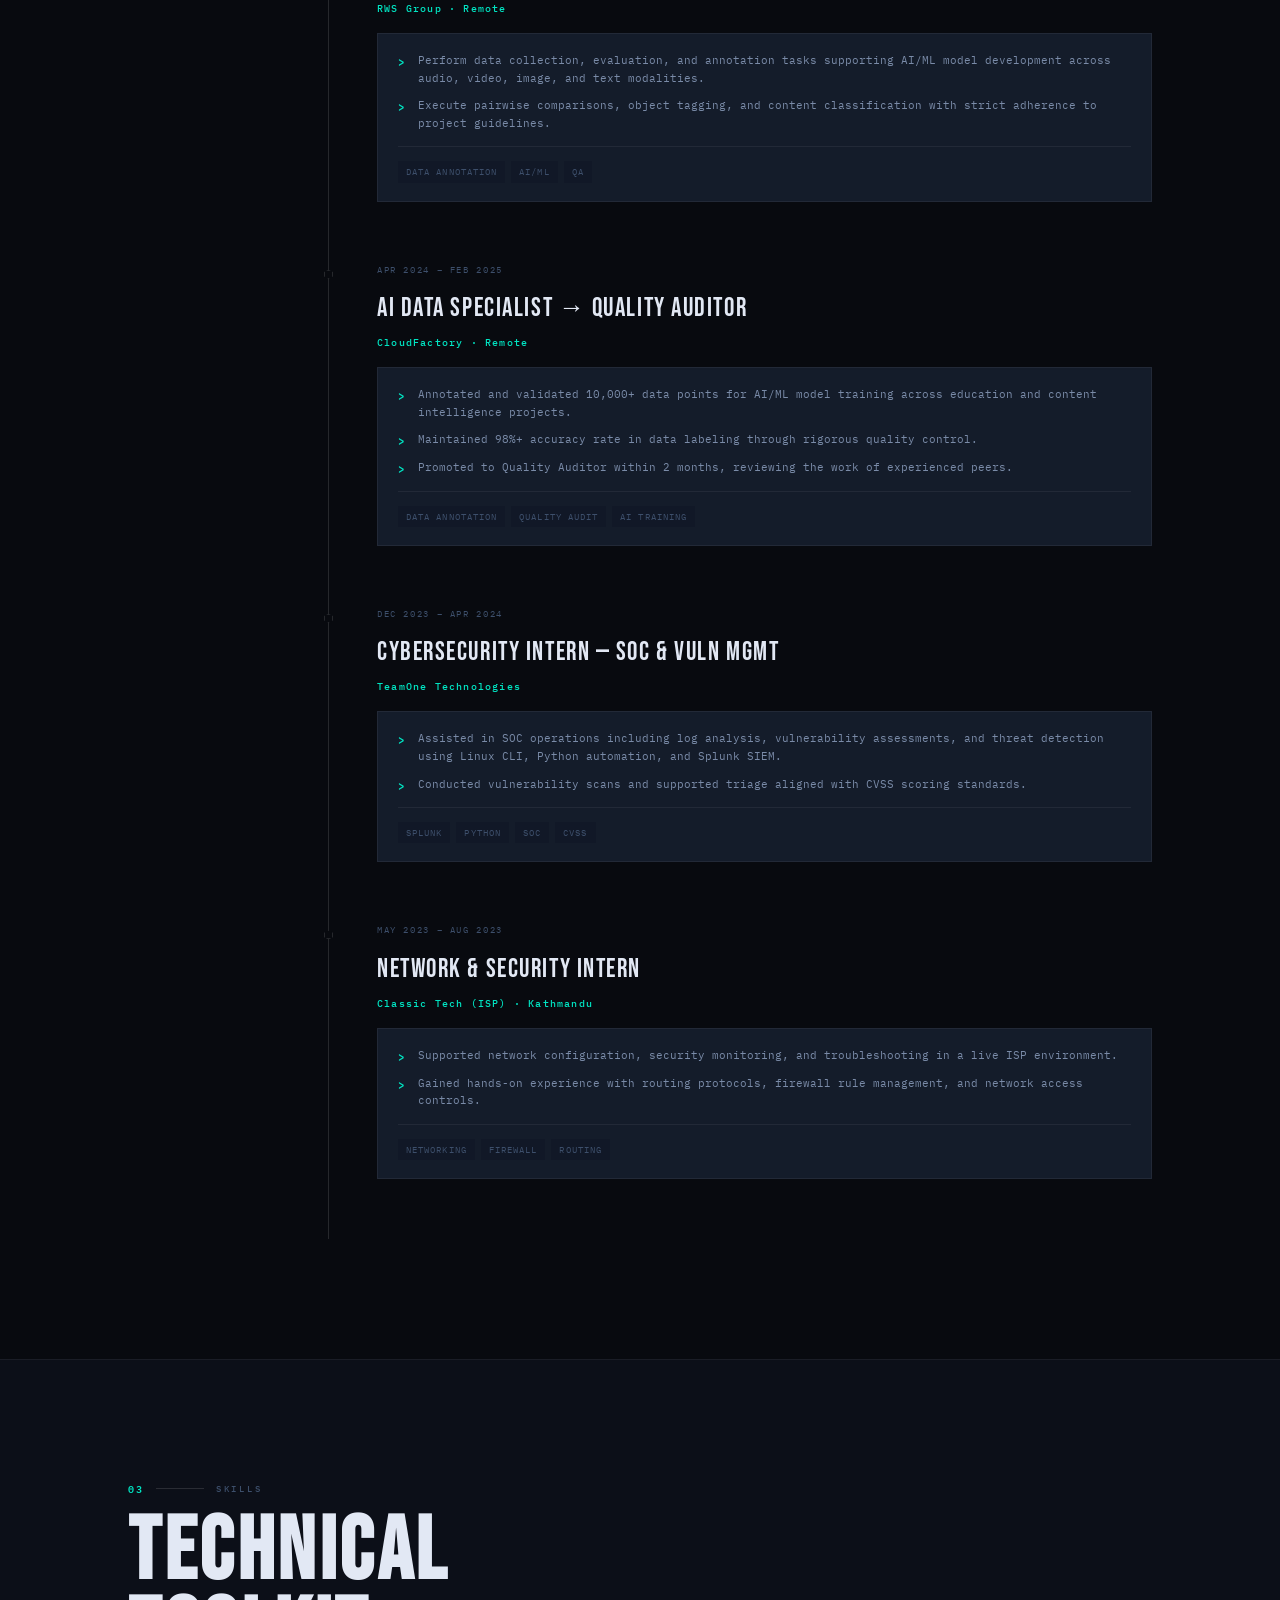
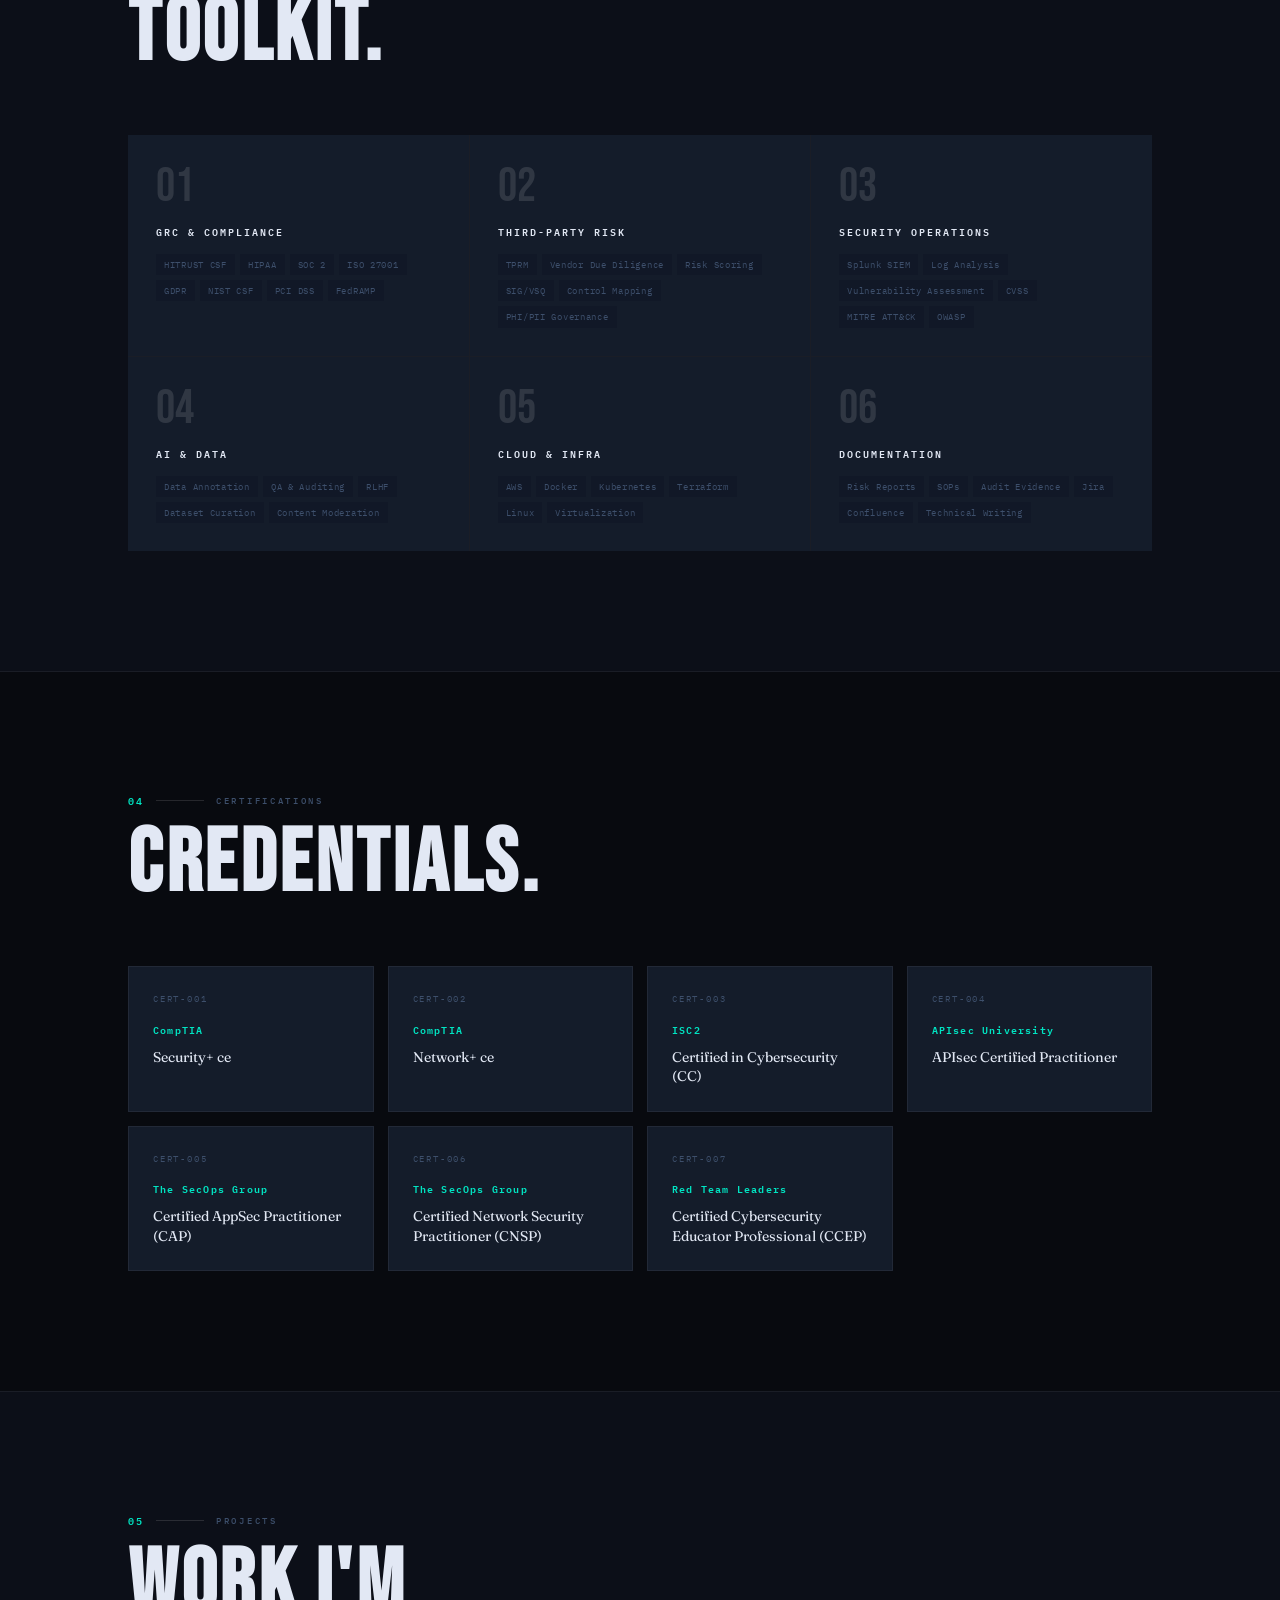
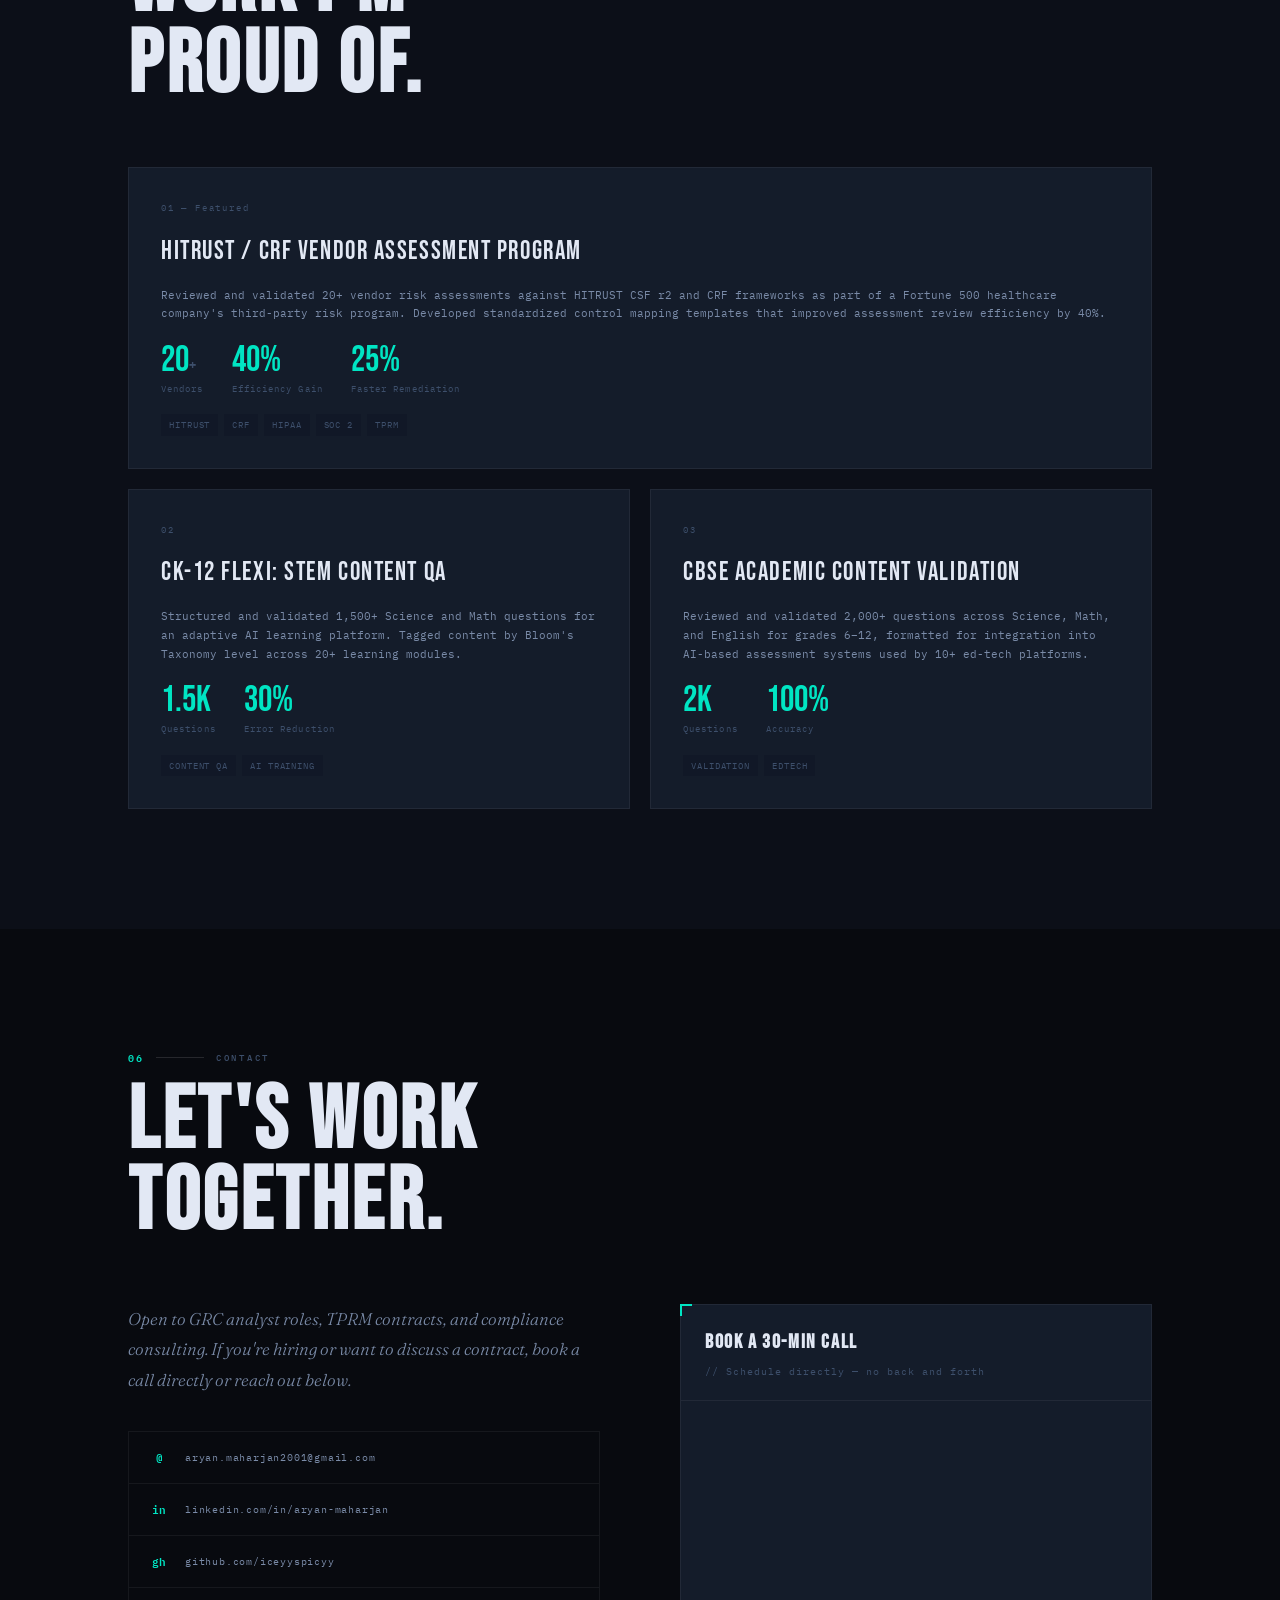
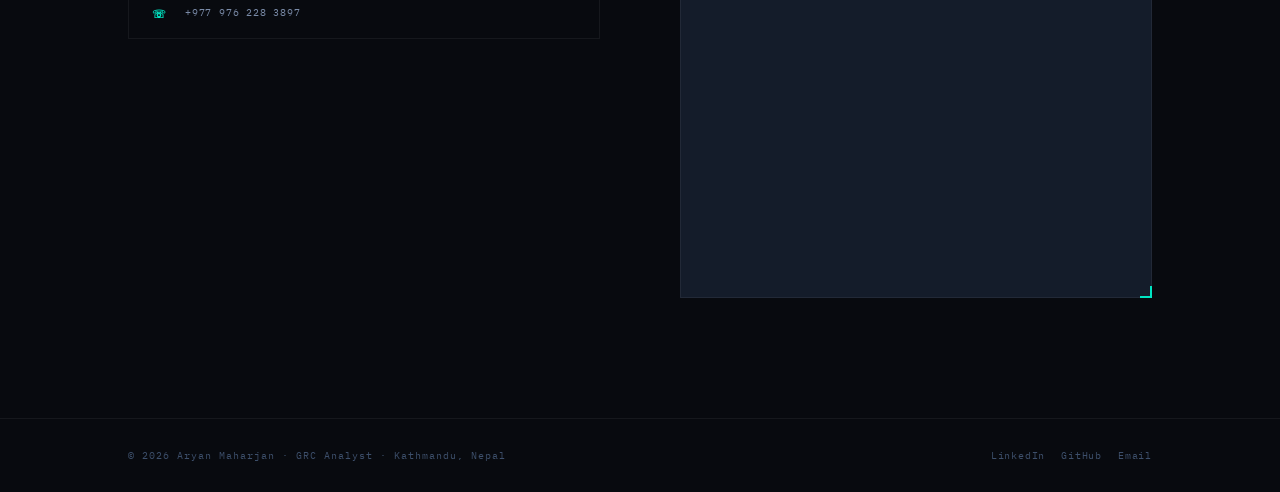
==== commit a00e2f48: "Add files via upload" ====
--- a/index.html
+++ b/index.html
@@ -1,644 +1,1126 @@
 <!DOCTYPE html>
-<html lang="en">
+<html lang="en" data-theme="dark">
 <head>
   <meta charset="UTF-8">
   <meta name="viewport" content="width=device-width, initial-scale=1.0">
-  <title>Aryan Maharjan — GRC & Cybersecurity Professional</title>
+  <title>Aryan Maharjan — GRC & Third-Party Risk Analyst</title>
   <link rel="preconnect" href="https://fonts.googleapis.com">
   <link rel="preconnect" href="https://fonts.gstatic.com" crossorigin>
-  <link href="https://fonts.googleapis.com/css2?family=Syne:wght@400;600;700;800&family=DM+Sans:ital,wght@0,300;0,400;0,500;1,300&family=DM+Mono:wght@400;500&display=swap" rel="stylesheet">
+  <link href="https://fonts.googleapis.com/css2?family=Bebas+Neue&family=IBM+Plex+Mono:ital,wght@0,300;0,400;0,500;0,600;1,300;1,400&family=Fraunces:ital,opsz,wght@0,9..144,300;0,9..144,400;0,9..144,600;1,9..144,300;1,9..144,400&display=swap" rel="stylesheet">
   <style>
+    /* ═══════════════════════════════════════════
+       THEME TOKENS
+    ═══════════════════════════════════════════ */
     :root {
-      --bg: #0a0e17;
-      --bg2: #0f1520;
-      --bg3: #141c2e;
-      --surface: #1a2338;
-      --surface2: #1f2b42;
-      --border: rgba(99,140,255,0.12);
-      --accent: #4f8fff;
-      --accent2: #00d4aa;
-      --accent3: #ff6b6b;
-      --text: #e8eef8;
-      --text2: #8b9fc2;
-      --text3: #4a5a7a;
-      --glow: rgba(79,143,255,0.15);
-      --glow2: rgba(0,212,170,0.1);
-    }
-
+      --transition-theme: 0.4s cubic-bezier(0.4,0,0.2,1);
+    }
+
+    [data-theme="dark"] {
+      --bg:          #080a0f;
+      --bg2:         #0c0f18;
+      --bg3:         #111827;
+      --surface:     #141c2a;
+      --surface2:    #1a2438;
+      --border:      rgba(255,255,255,0.06);
+      --border2:     rgba(255,255,255,0.12);
+      --text:        #e2e8f4;
+      --text2:       #7a8ba8;
+      --text3:       #3d4f6b;
+      --accent:      #00e5c3;
+      --accent2:     #ff3b3b;
+      --accent3:     #f5c518;
+      --stamp:       rgba(255,59,59,0.15);
+      --stamp-border: rgba(255,59,59,0.5);
+      --stamp-text:  #ff3b3b;
+      --redact:      #1a2438;
+      --redact-reveal: #e2e8f4;
+      --paper:       #080a0f;
+      --ink:         #e2e8f4;
+      --logo-bg:     #00e5c3;
+      --logo-fg:     #080a0f;
+      --nav-bg:      rgba(8,10,15,0.92);
+      --card-glow:   rgba(0,229,195,0.06);
+      --scan-line:   rgba(0,229,195,0.03);
+      --noise-op:    0.025;
+      --grid-op:     0.04;
+    }
+
+    [data-theme="light"] {
+      --bg:          #f5f0e8;
+      --bg2:         #ede8dc;
+      --bg3:         #e4ddd0;
+      --surface:     #faf7f2;
+      --surface2:    #f0ebe1;
+      --border:      rgba(0,0,0,0.08);
+      --border2:     rgba(0,0,0,0.15);
+      --text:        #1a1410;
+      --text2:       #5a4f42;
+      --text3:       #9a8f82;
+      --accent:      #006b5a;
+      --accent2:     #c0392b;
+      --accent3:     #8b6914;
+      --stamp:       rgba(192,57,43,0.08);
+      --stamp-border: rgba(192,57,43,0.6);
+      --stamp-text:  #c0392b;
+      --redact:      #1a1410;
+      --redact-reveal: #1a1410;
+      --paper:       #f5f0e8;
+      --ink:         #1a1410;
+      --logo-bg:     #006b5a;
+      --logo-fg:     #f5f0e8;
+      --nav-bg:      rgba(245,240,232,0.94);
+      --card-glow:   rgba(0,107,90,0.05);
+      --scan-line:   rgba(0,0,0,0.02);
+      --noise-op:    0.04;
+      --grid-op:     0.06;
+    }
+
+    /* ═══════════════════════════════════════════
+       RESET & BASE
+    ═══════════════════════════════════════════ */
     *, *::before, *::after { box-sizing: border-box; margin: 0; padding: 0; }
-
-    html { scroll-behavior: smooth; }
+    html { scroll-behavior: smooth; font-size: 16px; }
 
     body {
       background: var(--bg);
       color: var(--text);
-      font-family: 'DM Sans', sans-serif;
-      font-size: 16px;
-      line-height: 1.6;
+      font-family: 'IBM Plex Mono', monospace;
+      font-size: 14px;
+      line-height: 1.7;
       overflow-x: hidden;
-    }
-
-    /* NOISE TEXTURE OVERLAY */
+      transition: background var(--transition-theme), color var(--transition-theme);
+      cursor: crosshair;
+    }
+
+    /* SCAN LINES */
     body::before {
       content: '';
       position: fixed;
       inset: 0;
-      background-image: url("data:image/svg+xml,%3Csvg viewBox='0 0 256 256' xmlns='http://www.w3.org/2000/svg'%3E%3Cfilter id='noise'%3E%3CfeTurbulence type='fractalNoise' baseFrequency='0.9' numOctaves='4' stitchTiles='stitch'/%3E%3C/filter%3E%3Crect width='100%25' height='100%25' filter='url(%23noise)' opacity='0.03'/%3E%3C/svg%3E");
+      background: repeating-linear-gradient(
+        0deg,
+        var(--scan-line) 0px,
+        var(--scan-line) 1px,
+        transparent 1px,
+        transparent 3px
+      );
       pointer-events: none;
-      z-index: 9999;
-      opacity: 0.4;
-    }
-
-    /* GRID BACKGROUND */
+      z-index: 9998;
+    }
+
+    /* NOISE */
     body::after {
       content: '';
       position: fixed;
-      inset: 0;
-      background-image:
-        linear-gradient(rgba(79,143,255,0.03) 1px, transparent 1px),
-        linear-gradient(90deg, rgba(79,143,255,0.03) 1px, transparent 1px);
-      background-size: 60px 60px;
+      inset: -50%;
+      width: 200%;
+      height: 200%;
+      background-image: url("data:image/svg+xml,%3Csvg viewBox='0 0 512 512' xmlns='http://www.w3.org/2000/svg'%3E%3Cfilter id='n'%3E%3CfeTurbulence type='fractalNoise' baseFrequency='0.75' numOctaves='4' stitchTiles='stitch'/%3E%3C/filter%3E%3Crect width='100%25' height='100%25' filter='url(%23n)'/%3E%3C/svg%3E");
+      opacity: var(--noise-op);
       pointer-events: none;
-      z-index: 0;
-    }
-
-    /* NAV */
+      z-index: 9997;
+      animation: drift 8s linear infinite alternate;
+    }
+
+    @keyframes drift {
+      0% { transform: translate(0, 0); }
+      100% { transform: translate(-10px, -5px); }
+    }
+
+    /* ═══════════════════════════════════════════
+       CUSTOM CURSOR
+    ═══════════════════════════════════════════ */
+    .cursor-dot {
+      position: fixed;
+      width: 6px; height: 6px;
+      background: var(--accent);
+      border-radius: 50%;
+      pointer-events: none;
+      z-index: 10000;
+      transform: translate(-50%, -50%);
+      transition: transform 0.1s, width 0.2s, height 0.2s;
+      mix-blend-mode: difference;
+    }
+
+    .cursor-ring {
+      position: fixed;
+      width: 32px; height: 32px;
+      border: 1px solid var(--accent);
+      border-radius: 50%;
+      pointer-events: none;
+      z-index: 9999;
+      transform: translate(-50%, -50%);
+      transition: transform 0.15s ease-out, width 0.3s, height 0.3s, opacity 0.3s;
+      opacity: 0.5;
+    }
+
+    @media (pointer: coarse) {
+      .cursor-dot, .cursor-ring { display: none; }
+      body { cursor: auto; }
+    }
+
+    /* ═══════════════════════════════════════════
+       NAVIGATION
+    ═══════════════════════════════════════════ */
     nav {
       position: fixed;
       top: 0; left: 0; right: 0;
       z-index: 1000;
+      padding: 0 48px;
+      height: 64px;
       display: flex;
       align-items: center;
       justify-content: space-between;
-      padding: 20px 48px;
-      background: rgba(10,14,23,0.85);
-      backdrop-filter: blur(20px);
+      background: var(--nav-bg);
+      backdrop-filter: blur(24px) saturate(1.5);
       border-bottom: 1px solid var(--border);
-      transition: padding 0.3s;
-    }
-
-    nav.scrolled { padding: 14px 48px; }
+      transition: background var(--transition-theme), border-color var(--transition-theme);
+    }
 
     .nav-logo {
-      font-family: 'Syne', sans-serif;
-      font-weight: 800;
+      display: flex;
+      align-items: center;
+      gap: 10px;
+      text-decoration: none;
+    }
+
+    .nav-logo-badge {
+      width: 32px; height: 32px;
+      background: var(--accent);
+      color: var(--logo-fg);
+      display: flex;
+      align-items: center;
+      justify-content: center;
+      font-family: 'Bebas Neue', sans-serif;
       font-size: 18px;
-      color: var(--text);
+      letter-spacing: 0;
+      clip-path: polygon(50% 0%, 100% 25%, 100% 75%, 50% 100%, 0% 75%, 0% 25%);
+      transition: background var(--transition-theme), clip-path 0.3s;
+    }
+
+    .nav-logo:hover .nav-logo-badge {
+      clip-path: polygon(0 0, 100% 0, 100% 100%, 0 100%);
+    }
+
+    .nav-logo-text {
+      font-family: 'IBM Plex Mono', monospace;
+      font-size: 11px;
+      font-weight: 500;
+      color: var(--text2);
+      letter-spacing: 0.15em;
+      text-transform: uppercase;
+      transition: color var(--transition-theme);
+    }
+
+    .nav-center {
+      display: flex;
+      align-items: center;
+      gap: 0;
+      border: 1px solid var(--border2);
+      border-radius: 2px;
+      overflow: hidden;
+    }
+
+    .nav-link {
+      padding: 8px 18px;
+      font-family: 'IBM Plex Mono', monospace;
+      font-size: 10px;
+      font-weight: 500;
+      letter-spacing: 0.12em;
+      text-transform: uppercase;
+      color: var(--text3);
       text-decoration: none;
-      letter-spacing: -0.5px;
-    }
-
-    .nav-logo span { color: var(--accent); }
-
-    .nav-links {
-      display: flex;
-      gap: 32px;
-      list-style: none;
-    }
-
-    .nav-links a {
-      color: var(--text2);
-      text-decoration: none;
-      font-size: 13px;
-      font-weight: 500;
-      letter-spacing: 0.5px;
-      text-transform: uppercase;
-      transition: color 0.2s;
+      border-right: 1px solid var(--border);
+      transition: all 0.2s;
       position: relative;
     }
 
-    .nav-links a::after {
+    .nav-link:last-child { border-right: none; }
+
+    .nav-link::before {
       content: '';
       position: absolute;
-      bottom: -4px; left: 0;
-      width: 0; height: 1px;
+      bottom: 0; left: 0; right: 0;
+      height: 2px;
       background: var(--accent);
-      transition: width 0.3s;
-    }
-
-    .nav-links a:hover { color: var(--accent); }
-    .nav-links a:hover::after { width: 100%; }
-
-    .nav-cta {
+      transform: scaleX(0);
+      transition: transform 0.25s;
+    }
+
+    .nav-link:hover {
+      color: var(--accent);
+      background: var(--card-glow);
+    }
+
+    .nav-link:hover::before { transform: scaleX(1); }
+
+    .nav-right {
+      display: flex;
+      align-items: center;
+      gap: 12px;
+    }
+
+    /* THEME TOGGLE */
+    .theme-toggle {
+      position: relative;
+      width: 52px;
+      height: 28px;
+      cursor: pointer;
+      border: 1px solid var(--border2);
+      border-radius: 2px;
+      background: var(--surface);
+      transition: all var(--transition-theme);
+      display: flex;
+      align-items: center;
+      padding: 0 4px;
+    }
+
+    .theme-toggle-track {
+      position: absolute;
+      inset: 3px;
+      display: flex;
+      align-items: center;
+      justify-content: space-between;
+      padding: 0 3px;
+    }
+
+    .theme-toggle-icon {
+      font-size: 10px;
+      line-height: 1;
+      transition: opacity 0.3s;
+      pointer-events: none;
+    }
+
+    .theme-toggle-thumb {
+      position: absolute;
+      width: 18px; height: 18px;
       background: var(--accent);
-      color: #0a0e17 !important;
-      padding: 8px 20px;
-      border-radius: 6px;
-      font-weight: 600 !important;
-      transition: all 0.2s !important;
-    }
-
-    .nav-cta:hover {
-      background: #6fa8ff !important;
+      clip-path: polygon(50% 0%, 100% 25%, 100% 75%, 50% 100%, 0% 75%, 0% 25%);
+      left: 5px;
+      transition: left 0.3s cubic-bezier(0.4,0,0.2,1), background var(--transition-theme);
+    }
+
+    [data-theme="light"] .theme-toggle-thumb {
+      left: 29px;
+    }
+
+    .nav-hire {
+      font-family: 'IBM Plex Mono', monospace;
+      font-size: 10px;
+      font-weight: 600;
+      letter-spacing: 0.12em;
+      text-transform: uppercase;
+      color: var(--bg);
+      background: var(--accent);
+      padding: 9px 18px;
+      border-radius: 2px;
+      text-decoration: none;
+      transition: all 0.2s;
+      clip-path: polygon(0 0, calc(100% - 6px) 0, 100% 6px, 100% 100%, 0 100%);
+    }
+
+    .nav-hire:hover {
+      opacity: 0.85;
       transform: translateY(-1px);
-      box-shadow: 0 4px 20px rgba(79,143,255,0.4);
-    }
-
-    .nav-cta::after { display: none !important; }
-
-    .nav-toggle {
+    }
+
+    /* HAMBURGER */
+    .hamburger {
       display: none;
       flex-direction: column;
       gap: 5px;
       cursor: pointer;
-      padding: 4px;
-    }
-
-    .nav-toggle span {
-      width: 24px; height: 2px;
+      padding: 6px;
+    }
+
+    .hamburger span {
+      display: block;
+      width: 22px; height: 1.5px;
       background: var(--text);
+      transition: all 0.3s;
+    }
+
+    /* MOBILE NAV DRAWER */
+    .mobile-drawer {
+      display: none;
+      position: fixed;
+      inset: 0;
+      background: var(--bg);
+      z-index: 999;
+      flex-direction: column;
+      align-items: center;
+      justify-content: center;
+      gap: 40px;
+    }
+
+    .mobile-drawer.open { display: flex; }
+
+    .mobile-drawer a {
+      font-family: 'Bebas Neue', sans-serif;
+      font-size: 48px;
+      letter-spacing: 0.1em;
+      color: var(--text);
+      text-decoration: none;
+      transition: color 0.2s;
+    }
+
+    .mobile-drawer a:hover { color: var(--accent); }
+
+    /* ═══════════════════════════════════════════
+       LAYOUT UTILITIES
+    ═══════════════════════════════════════════ */
+    .container {
+      max-width: 1120px;
+      margin: 0 auto;
+      padding: 0 48px;
+    }
+
+    section { position: relative; z-index: 1; }
+
+    /* SECTION HEADERS */
+    .sec-eyebrow {
+      display: flex;
+      align-items: center;
+      gap: 12px;
+      margin-bottom: 16px;
+    }
+
+    .sec-num {
+      font-family: 'IBM Plex Mono', monospace;
+      font-size: 10px;
+      color: var(--accent);
+      letter-spacing: 0.2em;
+      font-weight: 600;
+    }
+
+    .sec-rule {
+      flex: 1;
+      height: 1px;
+      background: var(--border2);
+      max-width: 48px;
+    }
+
+    .sec-label {
+      font-family: 'IBM Plex Mono', monospace;
+      font-size: 9px;
+      letter-spacing: 0.3em;
+      text-transform: uppercase;
+      color: var(--text3);
+      font-weight: 500;
+    }
+
+    .sec-title {
+      font-family: 'Bebas Neue', sans-serif;
+      font-size: clamp(52px, 7vw, 88px);
+      letter-spacing: 0.04em;
+      line-height: 0.92;
+      color: var(--text);
+      margin-bottom: 24px;
+      transition: color var(--transition-theme);
+    }
+
+    /* ═══════════════════════════════════════════
+       REDACT EFFECT
+    ═══════════════════════════════════════════ */
+    .redact {
+      position: relative;
+      display: inline;
+      cursor: pointer;
+    }
+
+    .redact::before {
+      content: attr(data-text);
+      position: absolute;
+      left: 0; top: 0;
+      background: var(--redact);
+      color: transparent;
       border-radius: 2px;
-      transition: all 0.3s;
-    }
-
-    /* SECTIONS */
-    section {
+      padding: 0 4px;
+      width: 100%;
+      height: 100%;
+      display: flex;
+      align-items: center;
+      transition: opacity 0.4s, transform 0.4s;
+      letter-spacing: 0.02em;
+    }
+
+    .redact:hover::before {
+      opacity: 0;
+      transform: scaleX(0.95);
+    }
+
+    /* ═══════════════════════════════════════════
+       HERO
+    ═══════════════════════════════════════════ */
+    #home {
+      min-height: 100vh;
+      display: flex;
+      align-items: center;
+      padding: 100px 0 80px;
+      overflow: hidden;
+    }
+
+    /* BACKGROUND GRID */
+    .hero-grid-bg {
+      position: absolute;
+      inset: 0;
+      background-image:
+        linear-gradient(var(--border) 1px, transparent 1px),
+        linear-gradient(90deg, var(--border) 1px, transparent 1px);
+      background-size: 80px 80px;
+      background-position: center center;
+      pointer-events: none;
+    }
+
+    .hero-grid-bg::after {
+      content: '';
+      position: absolute;
+      inset: 0;
+      background: radial-gradient(ellipse 60% 60% at 70% 50%, transparent 40%, var(--bg) 100%);
+    }
+
+    .hero-inner {
+      display: grid;
+      grid-template-columns: 1fr 420px;
+      gap: 80px;
+      align-items: center;
       position: relative;
       z-index: 1;
     }
 
-    .container {
-      max-width: 1100px;
-      margin: 0 auto;
-      padding: 0 48px;
-    }
-
-    /* HERO */
-    #home {
-      min-height: 100vh;
-      display: flex;
+    /* CLEARANCE TAG */
+    .clearance-tag {
+      display: inline-flex;
       align-items: center;
-      padding: 120px 0 80px;
+      gap: 10px;
+      border: 1px solid var(--accent);
+      padding: 5px 14px 5px 10px;
+      border-radius: 2px;
+      margin-bottom: 28px;
+      position: relative;
+      clip-path: polygon(0 0, calc(100% - 8px) 0, 100% 8px, 100% 100%, 8px 100%, 0 calc(100% - 8px));
+    }
+
+    .clearance-tag::before {
+      content: '';
+      position: absolute;
+      inset: 0;
+      background: linear-gradient(90deg, rgba(0,229,195,0.06), transparent);
+    }
+
+    .clearance-dot {
+      width: 7px; height: 7px;
+      background: var(--accent);
+      border-radius: 50%;
+      animation: blink 1.8s step-end infinite;
+      flex-shrink: 0;
+    }
+
+    @keyframes blink {
+      0%, 100% { opacity: 1; }
+      50% { opacity: 0; }
+    }
+
+    .clearance-text {
+      font-family: 'IBM Plex Mono', monospace;
+      font-size: 10px;
+      font-weight: 600;
+      letter-spacing: 0.2em;
+      color: var(--accent);
+      text-transform: uppercase;
+    }
+
+    /* HERO TITLE */
+    .hero-title {
+      font-family: 'Bebas Neue', sans-serif;
+      font-size: clamp(72px, 10vw, 130px);
+      line-height: 0.88;
+      letter-spacing: 0.02em;
+      margin-bottom: 8px;
+      color: var(--text);
+      transition: color var(--transition-theme);
+    }
+
+    .hero-title .accent-line {
+      color: var(--accent);
+      display: block;
+      position: relative;
+    }
+
+    .hero-title .accent-line::after {
+      content: attr(data-text);
+      position: absolute;
+      left: 3px; top: 3px;
+      color: var(--accent2);
+      opacity: 0;
+      transition: opacity 0.3s;
+      z-index: -1;
+    }
+
+    .hero-title .accent-line:hover::after { opacity: 0.3; }
+
+    .hero-subtitle {
+      font-family: 'IBM Plex Mono', monospace;
+      font-size: 11px;
+      font-weight: 400;
+      letter-spacing: 0.25em;
+      text-transform: uppercase;
+      color: var(--text3);
+      margin-bottom: 32px;
+      display: flex;
+      align-items: center;
+      gap: 16px;
+    }
+
+    .hero-subtitle::before {
+      content: '';
+      width: 32px; height: 1px;
+      background: var(--text3);
+    }
+
+    .hero-desc {
+      font-family: 'Fraunces', serif;
+      font-size: 17px;
+      font-weight: 300;
+      font-style: italic;
+      color: var(--text2);
+      line-height: 1.8;
+      max-width: 520px;
+      margin-bottom: 40px;
+      transition: color var(--transition-theme);
+    }
+
+    .hero-actions {
+      display: flex;
+      gap: 14px;
+      flex-wrap: wrap;
+      margin-bottom: 56px;
+    }
+
+    .btn-prime {
+      font-family: 'IBM Plex Mono', monospace;
+      font-size: 10px;
+      font-weight: 600;
+      letter-spacing: 0.2em;
+      text-transform: uppercase;
+      color: var(--bg);
+      background: var(--accent);
+      padding: 13px 28px;
+      text-decoration: none;
+      clip-path: polygon(0 0, calc(100% - 8px) 0, 100% 8px, 100% 100%, 0 100%);
+      transition: all 0.25s;
+      display: inline-flex;
+      align-items: center;
+      gap: 10px;
+    }
+
+    .btn-prime:hover {
+      transform: translateY(-2px);
+      box-shadow: 0 8px 32px rgba(0,229,195,0.25);
+    }
+
+    .btn-ghost {
+      font-family: 'IBM Plex Mono', monospace;
+      font-size: 10px;
+      font-weight: 500;
+      letter-spacing: 0.2em;
+      text-transform: uppercase;
+      color: var(--text2);
+      border: 1px solid var(--border2);
+      padding: 13px 28px;
+      text-decoration: none;
+      transition: all 0.25s;
+      display: inline-flex;
+      align-items: center;
+      gap: 10px;
+    }
+
+    .btn-ghost:hover {
+      border-color: var(--accent);
+      color: var(--accent);
+      transform: translateY(-2px);
+    }
+
+    /* HERO STATS */
+    .hero-metrics {
+      display: flex;
+      gap: 0;
+      border-top: 1px solid var(--border2);
+      border-bottom: 1px solid var(--border2);
+    }
+
+    .hero-metric {
+      flex: 1;
+      padding: 20px 0;
+      border-right: 1px solid var(--border2);
+    }
+
+    .hero-metric:last-child { border-right: none; }
+
+    .metric-val {
+      font-family: 'Bebas Neue', sans-serif;
+      font-size: 42px;
+      letter-spacing: 0.02em;
+      color: var(--text);
+      line-height: 1;
+      display: block;
+      transition: color var(--transition-theme);
+    }
+
+    .metric-val sup {
+      font-family: 'IBM Plex Mono', monospace;
+      font-size: 14px;
+      color: var(--accent);
+      vertical-align: super;
+    }
+
+    .metric-label {
+      font-family: 'IBM Plex Mono', monospace;
+      font-size: 9px;
+      letter-spacing: 0.2em;
+      text-transform: uppercase;
+      color: var(--text3);
+      margin-top: 4px;
+    }
+
+    /* ═══════════════════════════════════════════
+       HERO RIGHT — DOSSIER CARD
+    ═══════════════════════════════════════════ */
+    .dossier-card {
+      position: relative;
+      background: var(--surface);
+      border: 1px solid var(--border2);
+      padding: 32px;
+      transition: background var(--transition-theme), border-color var(--transition-theme);
+    }
+
+    /* Corner clips */
+    .dossier-card::before,
+    .dossier-card::after {
+      content: '';
+      position: absolute;
+      width: 14px; height: 14px;
+      border-color: var(--accent);
+      border-style: solid;
+    }
+
+    .dossier-card::before {
+      top: -1px; left: -1px;
+      border-width: 2px 0 0 2px;
+    }
+
+    .dossier-card::after {
+      bottom: -1px; right: -1px;
+      border-width: 0 2px 2px 0;
+    }
+
+    .dossier-corners {
+      position: absolute;
+      top: -1px; left: -1px; right: -1px; bottom: -1px;
+      pointer-events: none;
+    }
+
+    .dossier-corners span {
+      position: absolute;
+      width: 14px; height: 14px;
+      border-color: var(--accent);
+      border-style: solid;
+    }
+
+    .dossier-corners span:nth-child(1) { top: 0; right: 0; border-width: 2px 2px 0 0; }
+    .dossier-corners span:nth-child(2) { bottom: 0; left: 0; border-width: 0 0 2px 2px; }
+
+    /* STAMP */
+    .dossier-stamp {
+      position: absolute;
+      top: 24px; right: 24px;
+      border: 2px solid var(--stamp-border);
+      padding: 4px 10px;
+      transform: rotate(-12deg);
+      background: var(--stamp);
+      backdrop-filter: blur(4px);
+    }
+
+    .dossier-stamp span {
+      font-family: 'Bebas Neue', sans-serif;
+      font-size: 13px;
+      letter-spacing: 0.15em;
+      color: var(--stamp-text);
+      display: block;
+      line-height: 1.1;
+    }
+
+    /* AVATAR — GENERATIVE SCAN PORTRAIT */
+    .avatar-wrap {
+      width: 80px; height: 80px;
+      position: relative;
+      flex-shrink: 0;
+    }
+
+    .avatar-svg {
+      width: 100%;
+      height: 100%;
+    }
+
+    .avatar-ring {
+      position: absolute;
+      inset: -6px;
+      border: 1px solid var(--accent);
+      clip-path: polygon(50% 0%, 100% 25%, 100% 75%, 50% 100%, 0% 75%, 0% 25%);
+      animation: avatar-spin 12s linear infinite;
+    }
+
+    .avatar-ring-2 {
+      position: absolute;
+      inset: -12px;
+      border: 1px dashed var(--border2);
+      clip-path: polygon(50% 0%, 100% 25%, 100% 75%, 50% 100%, 0% 75%, 0% 25%);
+      animation: avatar-spin 20s linear infinite reverse;
+    }
+
+    @keyframes avatar-spin {
+      from { transform: rotate(0deg); }
+      to { transform: rotate(360deg); }
+    }
+
+    .dossier-header {
+      display: flex;
+      align-items: flex-start;
+      gap: 18px;
+      margin-bottom: 28px;
+      padding-right: 80px;
+    }
+
+    .dossier-name {
+      font-family: 'Bebas Neue', sans-serif;
+      font-size: 22px;
+      letter-spacing: 0.08em;
+      color: var(--text);
+      margin-bottom: 2px;
+      transition: color var(--transition-theme);
+    }
+
+    .dossier-id {
+      font-family: 'IBM Plex Mono', monospace;
+      font-size: 9px;
+      color: var(--accent);
+      letter-spacing: 0.2em;
+      font-weight: 600;
+    }
+
+    /* CERT GRID */
+    .dossier-section-label {
+      font-family: 'IBM Plex Mono', monospace;
+      font-size: 8px;
+      letter-spacing: 0.3em;
+      color: var(--text3);
+      text-transform: uppercase;
+      margin-bottom: 10px;
+      display: flex;
+      align-items: center;
+      gap: 8px;
+    }
+
+    .dossier-section-label::after {
+      content: '';
+      flex: 1;
+      height: 1px;
+      background: var(--border);
+    }
+
+    .cert-pills {
+      display: flex;
+      flex-wrap: wrap;
+      gap: 6px;
+      margin-bottom: 24px;
+    }
+
+    .cert-pill {
+      font-family: 'IBM Plex Mono', monospace;
+      font-size: 9px;
+      font-weight: 600;
+      letter-spacing: 0.12em;
+      color: var(--accent);
+      border: 1px solid rgba(0,229,195,0.2);
+      background: rgba(0,229,195,0.05);
+      padding: 4px 10px;
+      transition: all 0.2s;
+    }
+
+    [data-theme="light"] .cert-pill {
+      border-color: rgba(0,107,90,0.25);
+      background: rgba(0,107,90,0.06);
+    }
+
+    .cert-pill:hover {
+      background: rgba(0,229,195,0.12);
+      border-color: var(--accent);
+    }
+
+    /* FRAMEWORK SCAN */
+    .framework-list {
+      display: flex;
+      flex-direction: column;
+      gap: 0;
+    }
+
+    .framework-row {
+      display: flex;
+      align-items: center;
+      justify-content: space-between;
+      padding: 7px 0;
+      border-bottom: 1px solid var(--border);
+      transition: padding 0.2s;
+    }
+
+    .framework-row:last-child { border-bottom: none; }
+
+    .framework-row:hover { padding-left: 6px; }
+
+    .fw-name {
+      font-family: 'IBM Plex Mono', monospace;
+      font-size: 10px;
+      font-weight: 500;
+      color: var(--text2);
+      letter-spacing: 0.08em;
+    }
+
+    .fw-bar-wrap {
+      flex: 1;
+      height: 2px;
+      background: var(--border);
+      margin: 0 14px;
+      position: relative;
       overflow: hidden;
     }
 
-    .hero-bg-orb {
+    .fw-bar {
       position: absolute;
+      left: 0; top: 0; bottom: 0;
+      background: var(--accent);
+      transform: scaleX(0);
+      transform-origin: left;
+      transition: transform 1s cubic-bezier(0.4,0,0.2,1) var(--delay, 0s);
+    }
+
+    .fw-bar.animated { transform: scaleX(1); }
+
+    .fw-pct {
+      font-family: 'IBM Plex Mono', monospace;
+      font-size: 9px;
+      color: var(--text3);
+      min-width: 28px;
+      text-align: right;
+    }
+
+    /* STATUS FOOTER */
+    .dossier-footer {
+      display: flex;
+      align-items: center;
+      justify-content: space-between;
+      padding-top: 18px;
+      margin-top: 18px;
+      border-top: 1px solid var(--border);
+    }
+
+    .status-live {
+      display: flex;
+      align-items: center;
+      gap: 8px;
+      font-family: 'IBM Plex Mono', monospace;
+      font-size: 9px;
+      color: var(--accent);
+      letter-spacing: 0.15em;
+      text-transform: uppercase;
+      font-weight: 600;
+    }
+
+    .status-live::before {
+      content: '';
+      width: 8px; height: 8px;
+      background: var(--accent);
       border-radius: 50%;
-      filter: blur(80px);
-      pointer-events: none;
-    }
-
-    .hero-bg-orb.orb1 {
-      width: 600px; height: 600px;
-      background: radial-gradient(circle, rgba(79,143,255,0.12) 0%, transparent 70%);
-      top: -100px; right: -100px;
-    }
-
-    .hero-bg-orb.orb2 {
-      width: 400px; height: 400px;
-      background: radial-gradient(circle, rgba(0,212,170,0.08) 0%, transparent 70%);
-      bottom: 0; left: -50px;
-    }
-
-    .hero-inner {
+      animation: blink 1.4s step-end infinite;
+    }
+
+    .social-links {
+      display: flex;
+      gap: 8px;
+    }
+
+    .social-link {
+      width: 30px; height: 30px;
+      border: 1px solid var(--border2);
+      display: flex;
+      align-items: center;
+      justify-content: center;
+      color: var(--text3);
+      text-decoration: none;
+      font-size: 12px;
+      transition: all 0.2s;
+      clip-path: polygon(50% 0%, 100% 25%, 100% 75%, 50% 100%, 0% 75%, 0% 25%);
+    }
+
+    .social-link:hover {
+      border-color: var(--accent);
+      color: var(--accent);
+      background: var(--card-glow);
+    }
+
+    /* ═══════════════════════════════════════════
+       ABOUT
+    ═══════════════════════════════════════════ */
+    #about {
+      padding: 120px 0;
+      background: var(--bg2);
+      border-top: 1px solid var(--border);
+      border-bottom: 1px solid var(--border);
+      transition: background var(--transition-theme);
+    }
+
+    .about-layout {
       display: grid;
       grid-template-columns: 1fr 1fr;
       gap: 80px;
-      align-items: center;
-    }
-
-    .hero-tag {
-      display: inline-flex;
-      align-items: center;
-      gap: 8px;
-      background: rgba(79,143,255,0.1);
-      border: 1px solid rgba(79,143,255,0.25);
-      color: var(--accent);
-      font-size: 12px;
-      font-family: 'DM Mono', monospace;
-      padding: 6px 14px;
-      border-radius: 100px;
-      margin-bottom: 24px;
-      letter-spacing: 0.5px;
-    }
-
-    .hero-tag::before {
-      content: '';
-      width: 6px; height: 6px;
-      background: var(--accent2);
-      border-radius: 50%;
-      animation: pulse 2s infinite;
-    }
-
-    @keyframes pulse {
-      0%, 100% { opacity: 1; transform: scale(1); }
-      50% { opacity: 0.5; transform: scale(0.8); }
-    }
-
-    .hero-title {
-      font-family: 'Syne', sans-serif;
-      font-size: clamp(42px, 5vw, 64px);
-      font-weight: 800;
-      line-height: 1.05;
-      letter-spacing: -2px;
-      margin-bottom: 20px;
-    }
-
-    .hero-title .line2 {
-      background: linear-gradient(135deg, var(--accent) 0%, var(--accent2) 100%);
-      -webkit-background-clip: text;
-      -webkit-text-fill-color: transparent;
-      background-clip: text;
-    }
-
-    .hero-desc {
-      color: var(--text2);
-      font-size: 17px;
-      line-height: 1.7;
-      margin-bottom: 36px;
-      max-width: 480px;
-      font-weight: 300;
-    }
-
-    .hero-btns {
-      display: flex;
-      gap: 14px;
-      flex-wrap: wrap;
-    }
-
-    .btn-primary {
-      display: inline-flex;
-      align-items: center;
-      gap: 8px;
-      background: var(--accent);
-      color: #0a0e17;
-      padding: 13px 28px;
-      border-radius: 8px;
-      font-weight: 600;
-      font-size: 14px;
-      text-decoration: none;
-      transition: all 0.25s;
-      border: none;
-      cursor: pointer;
-    }
-
-    .btn-primary:hover {
-      background: #6fa8ff;
-      transform: translateY(-2px);
-      box-shadow: 0 8px 30px rgba(79,143,255,0.4);
-    }
-
-    .btn-secondary {
-      display: inline-flex;
-      align-items: center;
-      gap: 8px;
-      background: transparent;
-      color: var(--text);
-      padding: 13px 28px;
-      border-radius: 8px;
-      font-weight: 500;
-      font-size: 14px;
-      text-decoration: none;
-      border: 1px solid var(--border);
-      transition: all 0.25s;
-      cursor: pointer;
-    }
-
-    .btn-secondary:hover {
-      border-color: var(--accent);
-      color: var(--accent);
-      transform: translateY(-2px);
-    }
-
-    .hero-stats {
-      display: flex;
-      gap: 32px;
-      margin-top: 48px;
-      padding-top: 32px;
-      border-top: 1px solid var(--border);
-    }
-
-    .hero-stat-num {
-      font-family: 'Syne', sans-serif;
-      font-size: 28px;
-      font-weight: 800;
-      color: var(--text);
-    }
-
-    .hero-stat-num span { color: var(--accent); }
-
-    .hero-stat-label {
-      font-size: 12px;
-      color: var(--text3);
-      text-transform: uppercase;
-      letter-spacing: 0.5px;
-      margin-top: 2px;
-    }
-
-    /* HERO RIGHT - CARD */
-    .hero-card {
-      background: var(--surface);
-      border: 1px solid var(--border);
-      border-radius: 20px;
-      padding: 32px;
-      position: relative;
-      overflow: hidden;
-    }
-
-    .hero-card::before {
-      content: '';
-      position: absolute;
-      top: 0; left: 0; right: 0;
-      height: 2px;
-      background: linear-gradient(90deg, var(--accent), var(--accent2));
-    }
-
-    .hero-card-header {
-      display: flex;
-      align-items: center;
-      gap: 14px;
-      margin-bottom: 24px;
-    }
-
-    .hero-avatar {
-      width: 64px; height: 64px;
-      border-radius: 50%;
-      background: linear-gradient(135deg, var(--accent), var(--accent2));
-      display: flex;
-      align-items: center;
-      justify-content: center;
-      font-family: 'Syne', sans-serif;
-      font-size: 22px;
-      font-weight: 800;
-      color: #0a0e17;
-      flex-shrink: 0;
-      overflow: hidden;
-    }
-
-    .hero-avatar img {
-      width: 100%;
-      height: 100%;
-      object-fit: cover;
-    }
-
-    .hero-card-name {
-      font-family: 'Syne', sans-serif;
-      font-size: 18px;
-      font-weight: 700;
-    }
-
-    .hero-card-role {
-      font-size: 12px;
-      color: var(--accent2);
-      font-family: 'DM Mono', monospace;
-      margin-top: 2px;
-    }
-
-    .cert-grid {
-      display: grid;
-      grid-template-columns: 1fr 1fr;
-      gap: 10px;
-      margin-bottom: 24px;
-    }
-
-    .cert-chip {
-      background: var(--bg3);
-      border: 1px solid var(--border);
-      border-radius: 8px;
-      padding: 10px 12px;
-      font-size: 11px;
-      font-family: 'DM Mono', monospace;
-      color: var(--text2);
-      transition: all 0.2s;
-    }
-
-    .cert-chip:hover {
-      border-color: var(--accent);
-      color: var(--accent);
-      background: rgba(79,143,255,0.08);
-    }
-
-    .cert-chip .cert-issuer {
-      display: block;
-      font-size: 9px;
-      color: var(--text3);
-      margin-top: 3px;
-    }
-
-    .hero-card-footer {
-      display: flex;
-      align-items: center;
-      justify-content: space-between;
-      padding-top: 20px;
-      border-top: 1px solid var(--border);
-    }
-
-    .status-dot {
-      display: flex;
-      align-items: center;
-      gap: 8px;
-      font-size: 12px;
-      color: var(--accent2);
-    }
-
-    .status-dot::before {
-      content: '';
-      width: 8px; height: 8px;
-      background: var(--accent2);
-      border-radius: 50%;
-      animation: pulse 2s infinite;
-    }
-
-    .hero-social {
-      display: flex;
-      gap: 12px;
-    }
-
-    .hero-social a {
-      width: 32px; height: 32px;
-      border-radius: 6px;
-      background: var(--bg3);
-      border: 1px solid var(--border);
-      display: flex;
-      align-items: center;
-      justify-content: center;
-      color: var(--text2);
-      text-decoration: none;
-      font-size: 14px;
-      transition: all 0.2s;
-    }
-
-    .hero-social a:hover {
-      border-color: var(--accent);
-      color: var(--accent);
-      background: rgba(79,143,255,0.1);
-    }
-
-    /* SECTION STYLES */
-    .section-label {
-      font-family: 'DM Mono', monospace;
-      font-size: 11px;
-      color: var(--accent);
-      text-transform: uppercase;
-      letter-spacing: 2px;
-      margin-bottom: 12px;
-    }
-
-    .section-title {
-      font-family: 'Syne', sans-serif;
-      font-size: clamp(32px, 4vw, 48px);
-      font-weight: 800;
-      letter-spacing: -1.5px;
-      line-height: 1.1;
-      margin-bottom: 16px;
-    }
-
-    .section-desc {
-      color: var(--text2);
+      margin-top: 60px;
+    }
+
+    .about-text {
+      font-family: 'Fraunces', serif;
       font-size: 17px;
       font-weight: 300;
-      max-width: 580px;
-      line-height: 1.7;
-    }
-
-    /* ABOUT */
-    #about {
-      padding: 100px 0;
-    }
-
-    .about-grid {
-      display: grid;
-      grid-template-columns: 1fr 1.2fr;
-      gap: 80px;
-      align-items: start;
-      margin-top: 60px;
-    }
-
-    .about-text p {
       color: var(--text2);
-      font-weight: 300;
-      line-height: 1.8;
-      margin-bottom: 16px;
-      font-size: 16px;
-    }
-
-    .about-text p strong {
+      line-height: 1.9;
+    }
+
+    .about-text p { margin-bottom: 20px; }
+
+    .about-text strong {
       color: var(--text);
-      font-weight: 500;
-    }
-
-    .framework-grid {
-      display: grid;
-      grid-template-columns: repeat(3, 1fr);
-      gap: 10px;
-      margin-top: 28px;
-    }
-
-    .framework-tag {
-      background: var(--bg3);
-      border: 1px solid var(--border);
-      border-radius: 6px;
-      padding: 8px 12px;
-      font-size: 11px;
-      font-family: 'DM Mono', monospace;
-      color: var(--text2);
-      text-align: center;
-      transition: all 0.2s;
-    }
-
-    .framework-tag:hover {
-      border-color: var(--accent2);
-      color: var(--accent2);
-    }
-
-    .about-cards {
-      display: flex;
-      flex-direction: column;
-      gap: 14px;
-    }
+      font-weight: 600;
+      font-style: normal;
+    }
+
+    .about-text em {
+      color: var(--accent);
+      font-style: italic;
+    }
+
+    .about-right { display: flex; flex-direction: column; gap: 16px; }
 
     .about-card {
       background: var(--surface);
       border: 1px solid var(--border);
-      border-radius: 14px;
       padding: 22px 24px;
+      position: relative;
       transition: all 0.3s;
-      cursor: default;
-    }
-
-    .about-card:hover {
-      border-color: var(--accent);
-      transform: translateX(6px);
-      box-shadow: -4px 0 0 var(--accent), 0 4px 30px rgba(79,143,255,0.1);
-    }
-
-    .about-card-icon {
-      font-size: 22px;
-      margin-bottom: 10px;
-    }
-
-    .about-card h4 {
-      font-family: 'Syne', sans-serif;
-      font-size: 15px;
-      font-weight: 700;
-      margin-bottom: 6px;
-    }
-
-    .about-card p {
-      font-size: 13px;
-      color: var(--text2);
-      line-height: 1.5;
-    }
-
-    /* EXPERIENCE */
-    #experience {
-      padding: 100px 0;
-      background: var(--bg2);
-    }
-
-    .exp-header {
-      margin-bottom: 60px;
-    }
-
-    .timeline {
-      position: relative;
-      padding-left: 32px;
-    }
-
-    .timeline::before {
+    }
+
+    .about-card::before {
       content: '';
       position: absolute;
-      left: 0; top: 8px; bottom: 0;
-      width: 1px;
-      background: linear-gradient(to bottom, var(--accent), transparent);
-    }
-
-    .timeline-item {
+      left: 0; top: 0; bottom: 0;
+      width: 2px;
+      background: var(--accent);
+      transform: scaleY(0);
+      transition: transform 0.3s;
+    }
+
+    .about-card:hover::before { transform: scaleY(1); }
+    .about-card:hover { border-color: var(--border2); transform: translateX(4px); }
+
+    .about-card-num {
+      font-family: 'IBM Plex Mono', monospace;
+      font-size: 9px;
+      color: var(--text3);
+      letter-spacing: 0.2em;
+      margin-bottom: 8px;
+    }
+
+    .about-card h4 {
+      font-family: 'Bebas Neue', sans-serif;
+      font-size: 20px;
+      letter-spacing: 0.06em;
+      color: var(--text);
+      margin-bottom: 8px;
+    }
+
+    .about-card p {
+      font-family: 'IBM Plex Mono', monospace;
+      font-size: 11px;
+      color: var(--text2);
+      line-height: 1.7;
+    }
+
+    /* ═══════════════════════════════════════════
+       EXPERIENCE
+    ═══════════════════════════════════════════ */
+    #experience {
+      padding: 120px 0;
+      transition: background var(--transition-theme);
+    }
+
+    .exp-grid {
+      display: grid;
+      grid-template-columns: 200px 1fr;
+      gap: 0;
+      margin-top: 60px;
+    }
+
+    /* STICKY YEAR COLUMN */
+    .exp-years {
       position: relative;
-      margin-bottom: 48px;
+    }
+
+    .exp-year-item {
+      position: sticky;
+      top: 100px;
+      font-family: 'Bebas Neue', sans-serif;
+      font-size: 80px;
+      letter-spacing: 0.02em;
+      color: var(--border2);
+      line-height: 1;
+      transition: color 0.3s;
+      user-select: none;
+    }
+
+    .exp-entries {
+      border-left: 1px solid var(--border2);
+    }
+
+    .exp-entry {
+      padding: 0 0 60px 48px;
+      position: relative;
       opacity: 0;
-      transform: translateX(-20px);
-      transition: all 0.5s ease;
-    }
-
-    .timeline-item.visible {
-      opacity: 1;
-      transform: translateX(0);
-    }
-
-    .timeline-dot {
+      transform: translateX(-16px);
+      transition: opacity 0.5s, transform 0.5s;
+    }
+
+    .exp-entry.vis { opacity: 1; transform: translateX(0); }
+
+    .exp-entry::before {
+      content: '';
       position: absolute;
-      left: -38px; top: 6px;
-      width: 12px; height: 12px;
-      border-radius: 50%;
+      left: -5px; top: 8px;
+      width: 9px; height: 9px;
+      background: var(--bg);
+      border: 1px solid var(--border2);
+      clip-path: polygon(50% 0%, 100% 25%, 100% 75%, 50% 100%, 0% 75%, 0% 25%);
+      transition: background var(--transition-theme), border-color 0.3s;
+    }
+
+    .exp-entry.current-role::before {
       background: var(--accent);
-      border: 2px solid var(--bg2);
-      box-shadow: 0 0 0 3px rgba(79,143,255,0.2);
-    }
-
-    .timeline-dot.current {
-      background: var(--accent2);
-      box-shadow: 0 0 0 3px rgba(0,212,170,0.2), 0 0 12px rgba(0,212,170,0.4);
-      animation: pulse-dot 2s infinite;
-    }
-
-    @keyframes pulse-dot {
-      0%, 100% { box-shadow: 0 0 0 3px rgba(0,212,170,0.2), 0 0 12px rgba(0,212,170,0.4); }
-      50% { box-shadow: 0 0 0 6px rgba(0,212,170,0.1), 0 0 20px rgba(0,212,170,0.3); }
-    }
-
-    .timeline-meta {
+      border-color: var(--accent);
+      animation: pulse-hex 2s ease-in-out infinite;
+    }
+
+    @keyframes pulse-hex {
+      0%, 100% { box-shadow: 0 0 0 0 rgba(0,229,195,0.4); }
+      50% { box-shadow: 0 0 0 6px rgba(0,229,195,0); }
+    }
+
+    .exp-meta {
       display: flex;
       align-items: center;
       gap: 12px;
@@ -646,78 +1128,85 @@
       flex-wrap: wrap;
     }
 
-    .timeline-date {
-      font-family: 'DM Mono', monospace;
-      font-size: 11px;
+    .exp-date {
+      font-family: 'IBM Plex Mono', monospace;
+      font-size: 9px;
       color: var(--text3);
-    }
-
-    .timeline-badge {
+      letter-spacing: 0.18em;
+      text-transform: uppercase;
+    }
+
+    .exp-badge {
+      font-family: 'IBM Plex Mono', monospace;
+      font-size: 8px;
+      font-weight: 600;
+      letter-spacing: 0.15em;
+      text-transform: uppercase;
+      padding: 3px 10px;
+      border-radius: 1px;
+    }
+
+    .badge-live {
+      color: var(--accent);
+      border: 1px solid rgba(0,229,195,0.3);
+      background: rgba(0,229,195,0.06);
+    }
+
+    .badge-contract {
+      color: var(--accent3);
+      border: 1px solid rgba(245,197,24,0.3);
+      background: rgba(245,197,24,0.06);
+    }
+
+    .exp-role {
+      font-family: 'Bebas Neue', sans-serif;
+      font-size: 26px;
+      letter-spacing: 0.06em;
+      color: var(--text);
+      margin-bottom: 3px;
+      transition: color var(--transition-theme);
+    }
+
+    .exp-company {
+      font-family: 'IBM Plex Mono', monospace;
       font-size: 10px;
-      font-family: 'DM Mono', monospace;
-      padding: 3px 10px;
-      border-radius: 100px;
+      color: var(--accent);
+      letter-spacing: 0.12em;
       font-weight: 500;
-    }
-
-    .badge-current {
-      background: rgba(0,212,170,0.12);
-      color: var(--accent2);
-      border: 1px solid rgba(0,212,170,0.25);
-    }
-
-    .badge-contract {
-      background: rgba(79,143,255,0.12);
-      color: var(--accent);
-      border: 1px solid rgba(79,143,255,0.25);
-    }
-
-    .timeline-title {
-      font-family: 'Syne', sans-serif;
-      font-size: 19px;
-      font-weight: 700;
-      margin-bottom: 4px;
-    }
-
-    .timeline-company {
-      font-size: 13px;
-      color: var(--accent);
-      margin-bottom: 14px;
-      font-weight: 500;
-    }
-
-    .timeline-body {
+      margin-bottom: 16px;
+    }
+
+    .exp-body {
       background: var(--surface);
       border: 1px solid var(--border);
-      border-radius: 12px;
-      padding: 20px 22px;
-    }
-
-    .timeline-body ul {
+      padding: 18px 20px;
+    }
+
+    .exp-body ul {
       list-style: none;
       display: flex;
       flex-direction: column;
-      gap: 8px;
-    }
-
-    .timeline-body ul li {
-      font-size: 14px;
+      gap: 10px;
+    }
+
+    .exp-body li {
+      font-family: 'IBM Plex Mono', monospace;
+      font-size: 11px;
       color: var(--text2);
-      padding-left: 18px;
+      line-height: 1.6;
+      padding-left: 20px;
       position: relative;
-      line-height: 1.5;
-    }
-
-    .timeline-body ul li::before {
-      content: '▸';
+    }
+
+    .exp-body li::before {
+      content: '>';
       position: absolute;
       left: 0;
       color: var(--accent);
-      font-size: 10px;
-      top: 3px;
-    }
-
-    .timeline-tags {
+      font-weight: 600;
+    }
+
+    .exp-tags {
       display: flex;
       flex-wrap: wrap;
       gap: 6px;
@@ -726,109 +1215,115 @@
       border-top: 1px solid var(--border);
     }
 
-    .tag {
-      font-size: 10px;
-      font-family: 'DM Mono', monospace;
+    .exp-tag {
+      font-family: 'IBM Plex Mono', monospace;
+      font-size: 9px;
+      color: var(--text3);
+      letter-spacing: 0.12em;
       background: var(--bg3);
-      color: var(--text3);
-      padding: 4px 10px;
-      border-radius: 4px;
-    }
-
-    /* SKILLS */
+      padding: 3px 8px;
+      text-transform: uppercase;
+    }
+
+    /* ═══════════════════════════════════════════
+       SKILLS
+    ═══════════════════════════════════════════ */
     #skills {
-      padding: 100px 0;
+      padding: 120px 0;
+      background: var(--bg2);
+      border-top: 1px solid var(--border);
+      border-bottom: 1px solid var(--border);
+      transition: background var(--transition-theme);
     }
 
     .skills-grid {
       display: grid;
       grid-template-columns: repeat(3, 1fr);
-      gap: 20px;
+      gap: 1px;
+      background: var(--border);
       margin-top: 60px;
     }
 
-    .skill-card {
+    .skill-cell {
       background: var(--surface);
-      border: 1px solid var(--border);
-      border-radius: 16px;
       padding: 28px;
-      transition: all 0.3s;
-      cursor: default;
-    }
-
-    .skill-card:hover {
-      border-color: var(--accent);
-      transform: translateY(-4px);
-      box-shadow: 0 12px 40px rgba(79,143,255,0.12);
-    }
-
-    .skill-card-icon {
-      width: 44px; height: 44px;
-      border-radius: 10px;
-      display: flex;
-      align-items: center;
-      justify-content: center;
-      font-size: 20px;
-      margin-bottom: 16px;
-    }
-
-    .skill-card-icon.blue { background: rgba(79,143,255,0.12); }
-    .skill-card-icon.green { background: rgba(0,212,170,0.12); }
-    .skill-card-icon.red { background: rgba(255,107,107,0.12); }
-    .skill-card-icon.purple { background: rgba(167,139,250,0.12); }
-    .skill-card-icon.orange { background: rgba(251,146,60,0.12); }
-    .skill-card-icon.cyan { background: rgba(34,211,238,0.12); }
-
-    .skill-card h4 {
-      font-family: 'Syne', sans-serif;
-      font-size: 15px;
-      font-weight: 700;
+      transition: background var(--transition-theme);
+    }
+
+    .skill-cell:hover { background: var(--surface2); }
+
+    .skill-cell-num {
+      font-family: 'Bebas Neue', sans-serif;
+      font-size: 48px;
+      color: var(--border2);
+      line-height: 1;
+      margin-bottom: 12px;
+      transition: color 0.3s;
+    }
+
+    .skill-cell:hover .skill-cell-num { color: var(--accent); }
+
+    .skill-cell h4 {
+      font-family: 'IBM Plex Mono', monospace;
+      font-size: 10px;
+      font-weight: 600;
+      letter-spacing: 0.2em;
+      text-transform: uppercase;
+      color: var(--text);
       margin-bottom: 14px;
-    }
-
-    .skill-items {
+      transition: color var(--transition-theme);
+    }
+
+    .skill-tags {
       display: flex;
       flex-wrap: wrap;
-      gap: 6px;
-    }
-
-    .skill-item {
-      font-size: 11px;
+      gap: 5px;
+    }
+
+    .s-tag {
+      font-family: 'IBM Plex Mono', monospace;
+      font-size: 9px;
+      color: var(--text3);
       background: var(--bg3);
+      padding: 3px 8px;
+      letter-spacing: 0.08em;
+      transition: all 0.2s;
+    }
+
+    .skill-cell:hover .s-tag {
       color: var(--text2);
-      padding: 4px 10px;
-      border-radius: 4px;
-      font-family: 'DM Mono', monospace;
-    }
-
-    /* CERTIFICATIONS */
+    }
+
+    /* ═══════════════════════════════════════════
+       CERTIFICATIONS
+    ═══════════════════════════════════════════ */
     #certifications {
-      padding: 100px 0;
-      background: var(--bg2);
+      padding: 120px 0;
+      transition: background var(--transition-theme);
     }
 
     .certs-grid {
       display: grid;
-      grid-template-columns: repeat(3, 1fr);
-      gap: 18px;
+      grid-template-columns: repeat(4, 1fr);
+      gap: 14px;
       margin-top: 60px;
     }
 
     .cert-card {
       background: var(--surface);
       border: 1px solid var(--border);
-      border-radius: 16px;
-      padding: 26px;
-      transition: all 0.3s;
+      padding: 24px;
       position: relative;
       overflow: hidden;
+      transition: all 0.3s;
+      cursor: default;
     }
 
     .cert-card::after {
       content: '';
       position: absolute;
       inset: 0;
-      background: linear-gradient(135deg, rgba(79,143,255,0.05) 0%, transparent 60%);
+      background: linear-gradient(135deg, rgba(0,229,195,0.04) 0%, transparent 60%);
       opacity: 0;
       transition: opacity 0.3s;
     }
@@ -836,456 +1331,645 @@
     .cert-card:hover {
       border-color: var(--accent);
       transform: translateY(-4px);
-      box-shadow: 0 12px 40px rgba(79,143,255,0.15);
+      box-shadow: 0 12px 40px rgba(0,0,0,0.3), 0 0 0 1px var(--accent);
     }
 
     .cert-card:hover::after { opacity: 1; }
 
-    .cert-logo {
-      width: 48px; height: 48px;
-      border-radius: 10px;
-      background: var(--bg3);
-      display: flex;
-      align-items: center;
-      justify-content: center;
-      font-size: 20px;
+    .cert-card-num {
+      font-family: 'IBM Plex Mono', monospace;
+      font-size: 9px;
+      color: var(--text3);
+      letter-spacing: 0.2em;
       margin-bottom: 14px;
-      font-family: 'DM Mono', monospace;
-      font-size: 11px;
+    }
+
+    .cert-issuer-badge {
+      font-family: 'IBM Plex Mono', monospace;
+      font-size: 10px;
+      font-weight: 600;
       color: var(--accent);
-      font-weight: 500;
-      border: 1px solid var(--border);
-    }
-
-    .cert-name {
-      font-family: 'Syne', sans-serif;
+      letter-spacing: 0.12em;
+      margin-bottom: 10px;
+    }
+
+    .cert-card-name {
+      font-family: 'Fraunces', serif;
       font-size: 14px;
-      font-weight: 700;
-      margin-bottom: 6px;
-      line-height: 1.3;
-    }
-
-    .cert-issuer-name {
-      font-size: 12px;
-      color: var(--text3);
-      font-family: 'DM Mono', monospace;
-    }
-
-    /* PROJECTS */
+      font-weight: 400;
+      color: var(--text);
+      line-height: 1.4;
+      transition: color var(--transition-theme);
+    }
+
+    /* ═══════════════════════════════════════════
+       PROJECTS
+    ═══════════════════════════════════════════ */
     #projects {
-      padding: 100px 0;
-    }
-
-    .projects-grid {
+      padding: 120px 0;
+      background: var(--bg2);
+      border-top: 1px solid var(--border);
+      transition: background var(--transition-theme);
+    }
+
+    .projects-layout {
+      margin-top: 60px;
       display: grid;
       grid-template-columns: 1fr 1fr;
       gap: 20px;
-      margin-top: 60px;
     }
 
     .project-card {
       background: var(--surface);
       border: 1px solid var(--border);
-      border-radius: 16px;
-      padding: 30px;
-      transition: all 0.3s;
+      padding: 32px;
       position: relative;
       overflow: hidden;
-    }
-
-    .project-card.featured {
+      transition: all 0.3s;
+    }
+
+    .project-card.span2 {
       grid-column: span 2;
-      background: linear-gradient(135deg, var(--surface) 0%, var(--surface2) 100%);
     }
 
     .project-card::before {
       content: '';
       position: absolute;
       top: 0; left: 0; right: 0;
-      height: 3px;
-      background: linear-gradient(90deg, var(--accent), var(--accent2));
+      height: 2px;
+      background: linear-gradient(90deg, var(--accent), transparent);
       transform: scaleX(0);
       transform-origin: left;
-      transition: transform 0.3s;
+      transition: transform 0.4s;
     }
 
     .project-card:hover::before { transform: scaleX(1); }
-
-    .project-card:hover {
-      border-color: var(--border);
-      transform: translateY(-4px);
-      box-shadow: 0 16px 50px rgba(0,0,0,0.3);
-    }
-
-    .project-number {
-      font-family: 'DM Mono', monospace;
+    .project-card:hover { border-color: var(--border2); transform: translateY(-3px); }
+
+    .proj-num {
+      font-family: 'IBM Plex Mono', monospace;
+      font-size: 9px;
+      color: var(--text3);
+      letter-spacing: 0.2em;
+      margin-bottom: 14px;
+    }
+
+    .proj-title {
+      font-family: 'Bebas Neue', sans-serif;
+      font-size: 26px;
+      letter-spacing: 0.06em;
+      color: var(--text);
+      margin-bottom: 12px;
+      transition: color var(--transition-theme);
+    }
+
+    .proj-desc {
+      font-family: 'IBM Plex Mono', monospace;
       font-size: 11px;
+      color: var(--text2);
+      line-height: 1.7;
+      margin-bottom: 20px;
+    }
+
+    .proj-metrics {
+      display: flex;
+      gap: 28px;
+      margin-bottom: 18px;
+    }
+
+    .proj-metric-val {
+      font-family: 'Bebas Neue', sans-serif;
+      font-size: 36px;
+      color: var(--accent);
+      line-height: 1;
+    }
+
+    .proj-metric-lbl {
+      font-family: 'IBM Plex Mono', monospace;
+      font-size: 9px;
       color: var(--text3);
-      margin-bottom: 14px;
-    }
-
-    .project-title {
-      font-family: 'Syne', sans-serif;
-      font-size: 18px;
-      font-weight: 700;
-      margin-bottom: 10px;
-    }
-
-    .project-desc {
-      font-size: 14px;
-      color: var(--text2);
-      line-height: 1.6;
-      margin-bottom: 18px;
-    }
-
-    .project-metrics {
-      display: flex;
-      gap: 20px;
-      margin-bottom: 18px;
-    }
-
-    .project-metric {
-      text-align: center;
-    }
-
-    .project-metric-num {
-      font-family: 'Syne', sans-serif;
-      font-size: 22px;
-      font-weight: 800;
-      color: var(--accent2);
-    }
-
-    .project-metric-label {
-      font-size: 11px;
+      letter-spacing: 0.12em;
+      margin-top: 2px;
+    }
+
+    .proj-tags { display: flex; flex-wrap: wrap; gap: 6px; }
+
+    .p-tag {
+      font-family: 'IBM Plex Mono', monospace;
+      font-size: 9px;
       color: var(--text3);
-    }
-
-    /* CONTACT */
+      background: var(--bg3);
+      padding: 3px 8px;
+      letter-spacing: 0.1em;
+      text-transform: uppercase;
+    }
+
+    /* ═══════════════════════════════════════════
+       CONTACT
+    ═══════════════════════════════════════════ */
     #contact {
-      padding: 100px 0;
-      background: var(--bg2);
-    }
-
-    .contact-grid {
+      padding: 120px 0;
+      transition: background var(--transition-theme);
+    }
+
+    .contact-layout {
       display: grid;
-      grid-template-columns: 1fr 1.4fr;
-      gap: 60px;
+      grid-template-columns: 1fr 1fr;
+      gap: 80px;
       margin-top: 60px;
       align-items: start;
     }
 
-    .contact-info h3 {
-      font-family: 'Syne', sans-serif;
-      font-size: 22px;
-      font-weight: 700;
-      margin-bottom: 14px;
-    }
-
-    .contact-info p {
+    .contact-left p {
+      font-family: 'Fraunces', serif;
+      font-size: 17px;
+      font-weight: 300;
+      font-style: italic;
       color: var(--text2);
-      font-size: 15px;
-      line-height: 1.7;
-      margin-bottom: 32px;
-      font-weight: 300;
-    }
-
-    .contact-links {
+      line-height: 1.8;
+      margin-bottom: 36px;
+    }
+
+    .contact-links-list {
       display: flex;
       flex-direction: column;
-      gap: 14px;
-    }
-
-    .contact-link {
+      gap: 0;
+      border: 1px solid var(--border);
+    }
+
+    .contact-link-item {
       display: flex;
       align-items: center;
-      gap: 14px;
+      gap: 16px;
+      padding: 16px 20px;
+      border-bottom: 1px solid var(--border);
+      text-decoration: none;
       color: var(--text2);
-      text-decoration: none;
-      font-size: 14px;
-      transition: color 0.2s;
-      group: true;
-    }
-
-    .contact-link:hover { color: var(--accent); }
-
-    .contact-link-icon {
-      width: 38px; height: 38px;
-      border-radius: 8px;
+      transition: all 0.2s;
+    }
+
+    .contact-link-item:last-child { border-bottom: none; }
+
+    .contact-link-item:hover {
+      background: var(--card-glow);
+      color: var(--accent);
+      padding-left: 28px;
+    }
+
+    .cli-icon {
+      font-family: 'IBM Plex Mono', monospace;
+      font-size: 11px;
+      color: var(--accent);
+      width: 20px;
+      text-align: center;
+      font-weight: 600;
+    }
+
+    .cli-label {
+      font-family: 'IBM Plex Mono', monospace;
+      font-size: 10px;
+      letter-spacing: 0.08em;
+    }
+
+    /* CALENDAR EMBED */
+    .cal-card {
       background: var(--surface);
       border: 1px solid var(--border);
-      display: flex;
-      align-items: center;
-      justify-content: center;
-      font-size: 16px;
-      transition: all 0.2s;
-      flex-shrink: 0;
-    }
-
-    .contact-link:hover .contact-link-icon {
-      border-color: var(--accent);
-      background: rgba(79,143,255,0.1);
-    }
-
-    /* CAL.COM EMBED */
-    .cal-container {
-      background: var(--surface);
-      border: 1px solid var(--border);
-      border-radius: 20px;
-      overflow: hidden;
       position: relative;
-    }
-
-    .cal-container::before {
+      transition: background var(--transition-theme), border-color var(--transition-theme);
+    }
+
+    .cal-card::before,
+    .cal-card::after {
       content: '';
       position: absolute;
-      top: 0; left: 0; right: 0;
-      height: 2px;
-      background: linear-gradient(90deg, var(--accent), var(--accent2));
-    }
+      width: 12px; height: 12px;
+      border-color: var(--accent);
+      border-style: solid;
+    }
+
+    .cal-card::before { top: -1px; left: -1px; border-width: 2px 0 0 2px; }
+    .cal-card::after  { bottom: -1px; right: -1px; border-width: 0 2px 2px 0; }
 
     .cal-header {
-      padding: 24px 28px;
+      padding: 20px 24px;
       border-bottom: 1px solid var(--border);
     }
 
     .cal-header h4 {
-      font-family: 'Syne', sans-serif;
-      font-size: 17px;
-      font-weight: 700;
+      font-family: 'Bebas Neue', sans-serif;
+      font-size: 20px;
+      letter-spacing: 0.08em;
+      color: var(--text);
       margin-bottom: 4px;
     }
 
     .cal-header p {
-      font-size: 13px;
-      color: var(--text2);
-    }
-
-    .cal-embed-wrapper {
+      font-family: 'IBM Plex Mono', monospace;
+      font-size: 10px;
+      color: var(--text3);
+      letter-spacing: 0.1em;
+    }
+
+    .cal-body {
       padding: 8px;
     }
 
-    /* FOOTER */
+    .cal-body iframe {
+      border-radius: 2px;
+      display: block;
+    }
+
+    /* ═══════════════════════════════════════════
+       FOOTER
+    ═══════════════════════════════════════════ */
     footer {
-      background: var(--bg);
       border-top: 1px solid var(--border);
-      padding: 40px 0;
+      padding: 28px 0;
       position: relative;
       z-index: 1;
+      transition: background var(--transition-theme);
     }
 
     .footer-inner {
       display: flex;
       align-items: center;
       justify-content: space-between;
-    }
-
-    .footer-logo {
-      font-family: 'Syne', sans-serif;
-      font-weight: 800;
-      font-size: 16px;
-      color: var(--text2);
-    }
-
-    .footer-logo span { color: var(--accent); }
-
-    .footer-text {
-      font-size: 13px;
+      flex-wrap: wrap;
+      gap: 12px;
+    }
+
+    .footer-left {
+      font-family: 'IBM Plex Mono', monospace;
+      font-size: 10px;
       color: var(--text3);
-    }
-
-    /* SCROLL ANIMATIONS */
-    .fade-up {
+      letter-spacing: 0.1em;
+    }
+
+    .footer-right {
+      font-family: 'IBM Plex Mono', monospace;
+      font-size: 10px;
+      color: var(--text3);
+      letter-spacing: 0.08em;
+      display: flex;
+      align-items: center;
+      gap: 16px;
+    }
+
+    .footer-right a {
+      color: var(--text3);
+      text-decoration: none;
+      transition: color 0.2s;
+    }
+
+    .footer-right a:hover { color: var(--accent); }
+
+    /* ═══════════════════════════════════════════
+       SCROLL ANIMATIONS
+    ═══════════════════════════════════════════ */
+    .reveal {
       opacity: 0;
-      transform: translateY(30px);
-      transition: opacity 0.6s ease, transform 0.6s ease;
-    }
-
-    .fade-up.visible {
-      opacity: 1;
-      transform: translateY(0);
-    }
-
-    /* SCROLLBAR */
-    ::-webkit-scrollbar { width: 6px; }
-    ::-webkit-scrollbar-track { background: var(--bg); }
-    ::-webkit-scrollbar-thumb { background: var(--surface2); border-radius: 3px; }
-    ::-webkit-scrollbar-thumb:hover { background: var(--accent); }
-
-    /* MOBILE */
+      transform: translateY(24px);
+      transition: opacity 0.6s cubic-bezier(0.4,0,0.2,1),
+                  transform 0.6s cubic-bezier(0.4,0,0.2,1);
+    }
+
+    .reveal.in { opacity: 1; transform: translateY(0); }
+
+    /* ═══════════════════════════════════════════
+       MOBILE
+    ═══════════════════════════════════════════ */
+    @media (max-width: 1024px) {
+      .certs-grid { grid-template-columns: repeat(3, 1fr); }
+    }
+
     @media (max-width: 900px) {
-      nav { padding: 16px 24px; }
-      .nav-links { display: none; }
-      .nav-links.open {
-        display: flex;
-        flex-direction: column;
-        position: fixed;
-        inset: 0;
-        background: var(--bg);
-        align-items: center;
-        justify-content: center;
-        gap: 32px;
-        z-index: 999;
-      }
-      .nav-links.open a { font-size: 20px; }
-      .nav-toggle { display: flex; }
+      nav { padding: 0 24px; }
+      .nav-center { display: none; }
+      .hamburger { display: flex; }
       .container { padding: 0 24px; }
-      .hero-inner { grid-template-columns: 1fr; gap: 40px; }
-      .hero-card { display: none; }
-      .about-grid { grid-template-columns: 1fr; gap: 40px; }
-      .skills-grid { grid-template-columns: 1fr 1fr; }
+      .hero-inner { grid-template-columns: 1fr; gap: 48px; }
+      .dossier-card { display: block; }
+      .about-layout { grid-template-columns: 1fr; gap: 40px; }
+      .exp-grid { grid-template-columns: 1fr; }
+      .exp-years { display: none; }
+      .exp-entries { border-left: none; }
+      .exp-entry { padding-left: 24px; }
+      .skills-grid { grid-template-columns: repeat(2, 1fr); }
+      .certs-grid { grid-template-columns: repeat(2, 1fr); }
+      .projects-layout { grid-template-columns: 1fr; }
+      .project-card.span2 { grid-column: span 1; }
+      .contact-layout { grid-template-columns: 1fr; gap: 40px; }
+    }
+
+    @media (max-width: 600px) {
+      .hero-title { font-size: 68px; }
+      .skills-grid { grid-template-columns: 1fr; }
       .certs-grid { grid-template-columns: 1fr 1fr; }
-      .projects-grid { grid-template-columns: 1fr; }
-      .project-card.featured { grid-column: span 1; }
-      .contact-grid { grid-template-columns: 1fr; }
-      .timeline { padding-left: 24px; }
-      .timeline-dot { left: -30px; }
-    }
-
-    @media (max-width: 600px) {
-      .skills-grid, .certs-grid { grid-template-columns: 1fr; }
-      .hero-stats { gap: 20px; }
-      .footer-inner { flex-direction: column; gap: 12px; text-align: center; }
+      .hero-metrics { flex-wrap: wrap; }
+      .hero-metric { min-width: 33%; }
+      .footer-inner { flex-direction: column; text-align: center; }
+    }
+
+    /* SCROLL INDICATOR */
+    .scroll-line {
+      position: fixed;
+      top: 0; left: 0;
+      height: 2px;
+      background: var(--accent);
+      z-index: 10001;
+      transition: width 0.1s;
     }
   </style>
 </head>
 <body>
 
+<!-- CUSTOM CURSOR -->
+<div class="cursor-dot" id="cursorDot"></div>
+<div class="cursor-ring" id="cursorRing"></div>
+
+<!-- SCROLL PROGRESS -->
+<div class="scroll-line" id="scrollLine"></div>
+
+<!-- MOBILE DRAWER -->
+<div class="mobile-drawer" id="mobileDrawer">
+  <a href="#about" onclick="closeMobileDrawer()">About</a>
+  <a href="#experience" onclick="closeMobileDrawer()">Experience</a>
+  <a href="#skills" onclick="closeMobileDrawer()">Skills</a>
+  <a href="#certifications" onclick="closeMobileDrawer()">Certs</a>
+  <a href="#projects" onclick="closeMobileDrawer()">Projects</a>
+  <a href="#contact" onclick="closeMobileDrawer()">Hire Me</a>
+</div>
+
 <!-- NAV -->
-<nav id="navbar">
-  <a href="#home" class="nav-logo">Aryan<span>.</span></a>
-  <ul class="nav-links" id="navLinks">
-    <li><a href="#about">About</a></li>
-    <li><a href="#experience">Experience</a></li>
-    <li><a href="#skills">Skills</a></li>
-    <li><a href="#certifications">Certs</a></li>
-    <li><a href="#projects">Projects</a></li>
-    <li><a href="#contact" class="nav-cta">Hire Me</a></li>
-  </ul>
-  <div class="nav-toggle" id="navToggle">
-    <span></span><span></span><span></span>
+<nav>
+  <a href="#home" class="nav-logo">
+    <div class="nav-logo-badge">AM</div>
+    <span class="nav-logo-text">Aryan Maharjan</span>
+  </a>
+
+  <div class="nav-center">
+    <a href="#about" class="nav-link">About</a>
+    <a href="#experience" class="nav-link">Experience</a>
+    <a href="#skills" class="nav-link">Skills</a>
+    <a href="#certifications" class="nav-link">Certs</a>
+    <a href="#projects" class="nav-link">Projects</a>
+  </div>
+
+  <div class="nav-right">
+    <!-- THEME TOGGLE -->
+    <div class="theme-toggle" id="themeToggle" title="Toggle theme">
+      <div class="theme-toggle-track">
+        <span class="theme-toggle-icon">◐</span>
+        <span class="theme-toggle-icon">○</span>
+      </div>
+      <div class="theme-toggle-thumb"></div>
+    </div>
+    <a href="#contact" class="nav-hire">Hire Me</a>
+    <div class="hamburger" id="hamburger">
+      <span></span><span></span><span></span>
+    </div>
   </div>
 </nav>
 
 <main>
 
-<!-- HERO -->
-<section class="home section" id="home">
-  <div class="hero-bg-orb orb1"></div>
-  <div class="hero-bg-orb orb2"></div>
+<!-- ═══════════════ HERO ═══════════════ -->
+<section id="home">
+  <div class="hero-grid-bg"></div>
   <div class="container">
     <div class="hero-inner">
-      <div class="hero-left fade-up">
-        <div class="hero-tag">Available for hire · Remote worldwide</div>
+
+      <!-- LEFT -->
+      <div class="hero-left reveal">
+        <div class="clearance-tag">
+          <div class="clearance-dot"></div>
+          <span class="clearance-text">Available · Remote Worldwide · KTM/UTC+5:45</span>
+        </div>
+
         <h1 class="hero-title">
-          GRC &amp; Third-Party<br>
-          <span class="line2">Risk Analyst</span>
+          GRC &amp;<br>
+          <span class="accent-line" data-text="THIRD-PARTY">THIRD-PARTY</span>
+          RISK
         </h1>
+        <div class="hero-subtitle">Governance · Risk · Compliance</div>
+
         <p class="hero-desc">
-          I validate vendor security postures for Fortune 500 enterprises, mapping controls against HITRUST, HIPAA, SOC 2, ISO 27001, and GDPR. Based in Kathmandu, Nepal. Working globally.
+          Stress-testing what vendors claim against what the evidence actually shows — for Fortune 500 healthcare enterprises. Based in Kathmandu. Working for the world.
         </p>
-        <div class="hero-btns">
-          <a href="#contact" class="btn-primary">
-            <svg width="16" height="16" fill="none" viewBox="0 0 24 24" stroke="currentColor" stroke-width="2"><path d="M8 7V3m8 4V3m-9 8h10M5 21h14a2 2 0 002-2V7a2 2 0 00-2-2H5a2 2 0 00-2 2v12a2 2 0 002 2z"/></svg>
+
+        <div class="hero-actions">
+          <a href="#contact" class="btn-prime">
+            <svg width="12" height="12" fill="none" viewBox="0 0 24 24" stroke="currentColor" stroke-width="2.5"><path d="M8 7V3m8 4V3m-9 8h10M5 21h14a2 2 0 002-2V7a2 2 0 00-2-2H5a2 2 0 00-2 2v12a2 2 0 002 2z"/></svg>
             Book a Call
           </a>
-          <a href="https://drive.google.com/file/d/136H1iOqgK9RLdcVZhXHgZIr1vKY27k0r/view?usp=sharing" target="_blank" class="btn-secondary">
-            <svg width="16" height="16" fill="none" viewBox="0 0 24 24" stroke="currentColor" stroke-width="2"><path d="M4 16v1a3 3 0 003 3h10a3 3 0 003-3v-1m-4-4l-4 4m0 0l-4-4m4 4V4"/></svg>
+          <a href="https://drive.google.com/file/d/1ZpJqYzG6tLYCt6h2VIFViUUSfU2hcsww/view?usp=sharing" target="_blank" class="btn-ghost">
+            <svg width="12" height="12" fill="none" viewBox="0 0 24 24" stroke="currentColor" stroke-width="2.5"><path d="M4 16v1a3 3 0 003 3h10a3 3 0 003-3v-1m-4-4l-4 4m0 0l-4-4m4 4V4"/></svg>
             Download CV
           </a>
         </div>
-        <div class="hero-stats">
-          <div>
-            <div class="hero-stat-num">20<span>+</span></div>
-            <div class="hero-stat-label">Vendors Assessed</div>
-          </div>
-          <div>
-            <div class="hero-stat-num">7<span>+</span></div>
-            <div class="hero-stat-label">Certifications</div>
-          </div>
-          <div>
-            <div class="hero-stat-num">2.5<span>yr</span></div>
-            <div class="hero-stat-label">GRC Experience</div>
-          </div>
-        </div>
-      </div>
-
-      <div class="hero-right fade-up" style="transition-delay:0.2s">
-        <div class="hero-card">
-          <div class="hero-card-header">
-            <div class="hero-avatar">AM</div>
+
+        <div class="hero-metrics">
+          <div class="hero-metric">
+            <span class="metric-val">20<sup>+</sup></span>
+            <div class="metric-label">Vendors Assessed</div>
+          </div>
+          <div class="hero-metric">
+            <span class="metric-val">7<sup>+</sup></span>
+            <div class="metric-label">Certifications</div>
+          </div>
+          <div class="hero-metric">
+            <span class="metric-val">2.5<sup>yr</sup></span>
+            <div class="metric-label">GRC Experience</div>
+          </div>
+        </div>
+      </div>
+
+      <!-- RIGHT — DOSSIER -->
+      <div class="hero-right reveal" style="transition-delay:0.2s">
+        <div class="dossier-card">
+          <div class="dossier-corners">
+            <span></span><span></span>
+          </div>
+
+          <!-- CLASSIFIED STAMP -->
+          <div class="dossier-stamp">
+            <span>OPEN TO</span>
+            <span>HIRE</span>
+          </div>
+
+          <!-- HEADER -->
+          <div class="dossier-header">
+            <div class="avatar-wrap">
+              <!-- GENERATIVE SCAN PORTRAIT -->
+              <svg class="avatar-svg" viewBox="0 0 80 80" xmlns="http://www.w3.org/2000/svg">
+                <defs>
+                  <clipPath id="hexClip">
+                    <polygon points="40,2 78,21 78,59 40,78 2,59 2,21"/>
+                  </clipPath>
+                  <linearGradient id="faceGrad" x1="0%" y1="0%" x2="100%" y2="100%">
+                    <stop offset="0%" stop-color="var(--surface2)"/>
+                    <stop offset="100%" stop-color="var(--bg3)"/>
+                  </linearGradient>
+                  <linearGradient id="scanGrad" x1="0%" y1="0%" x2="0%" y2="100%">
+                    <stop offset="0%" stop-color="var(--accent)" stop-opacity="0.6"/>
+                    <stop offset="100%" stop-color="var(--accent)" stop-opacity="0"/>
+                  </linearGradient>
+                  <filter id="glow">
+                    <feGaussianBlur stdDeviation="1.5" result="blur"/>
+                    <feMerge><feMergeNode in="blur"/><feMergeNode in="SourceGraphic"/></feMerge>
+                  </filter>
+                </defs>
+                <!-- BG -->
+                <polygon points="40,2 78,21 78,59 40,78 2,59 2,21" fill="url(#faceGrad)" stroke="var(--border2)" stroke-width="1"/>
+                <!-- Scan lines -->
+                <g clip-path="url(#hexClip)" opacity="0.3">
+                  <line x1="2" y1="12" x2="78" y2="12" stroke="var(--accent)" stroke-width="0.4"/>
+                  <line x1="2" y1="20" x2="78" y2="20" stroke="var(--accent)" stroke-width="0.4"/>
+                  <line x1="2" y1="28" x2="78" y2="28" stroke="var(--accent)" stroke-width="0.4"/>
+                  <line x1="2" y1="36" x2="78" y2="36" stroke="var(--accent)" stroke-width="0.4"/>
+                  <line x1="2" y1="44" x2="78" y2="44" stroke="var(--accent)" stroke-width="0.4"/>
+                  <line x1="2" y1="52" x2="78" y2="52" stroke="var(--accent)" stroke-width="0.4"/>
+                  <line x1="2" y1="60" x2="78" y2="60" stroke="var(--accent)" stroke-width="0.4"/>
+                  <line x1="2" y1="68" x2="78" y2="68" stroke="var(--accent)" stroke-width="0.4"/>
+                </g>
+                <!-- Silhouette -->
+                <g clip-path="url(#hexClip)">
+                  <!-- Body -->
+                  <ellipse cx="40" cy="70" rx="22" ry="14" fill="var(--accent)" opacity="0.15"/>
+                  <path d="M20 80 Q24 58 40 56 Q56 58 60 80 Z" fill="var(--accent)" opacity="0.22"/>
+                  <!-- Head -->
+                  <ellipse cx="40" cy="34" rx="14" ry="16" fill="var(--accent)" opacity="0.25"/>
+                  <!-- Eyes -->
+                  <ellipse cx="34" cy="31" rx="3" ry="2" fill="var(--accent)" opacity="0.8" filter="url(#glow)"/>
+                  <ellipse cx="46" cy="31" rx="3" ry="2" fill="var(--accent)" opacity="0.8" filter="url(#glow)"/>
+                  <!-- Crosshair overlay -->
+                  <line x1="40" y1="2" x2="40" y2="78" stroke="var(--accent)" stroke-width="0.4" opacity="0.3"/>
+                  <line x1="2" y1="40" x2="78" y2="40" stroke="var(--accent)" stroke-width="0.4" opacity="0.3"/>
+                  <circle cx="40" cy="40" r="8" fill="none" stroke="var(--accent)" stroke-width="0.5" opacity="0.4"/>
+                  <circle cx="40" cy="40" r="20" fill="none" stroke="var(--accent)" stroke-width="0.3" opacity="0.2"/>
+                </g>
+                <!-- Scan animation line -->
+                <g clip-path="url(#hexClip)">
+                  <rect x="2" y="0" width="76" height="8" fill="url(#scanGrad)" opacity="0.5">
+                    <animateTransform attributeName="transform" type="translate" values="0,0;0,80;0,0" dur="3s" repeatCount="indefinite"/>
+                  </rect>
+                </g>
+                <!-- Corner marks -->
+                <g stroke="var(--accent)" stroke-width="1.5" opacity="0.9" fill="none">
+                  <path d="M8 8 L8 14 M8 8 L14 8"/>
+                  <path d="M72 8 L72 14 M72 8 L66 8"/>
+                  <path d="M8 72 L8 66 M8 72 L14 72"/>
+                  <path d="M72 72 L72 66 M72 72 L66 72"/>
+                </g>
+              </svg>
+              <div class="avatar-ring"></div>
+              <div class="avatar-ring-2"></div>
+            </div>
             <div>
-              <div class="hero-card-name">Aryan Maharjan</div>
-              <div class="hero-card-role">// grc_analyst.nepal</div>
+              <div class="dossier-name">Aryan Maharjan</div>
+              <div class="dossier-id">// ANALYST_ID: AM-2001-KTM</div>
             </div>
           </div>
-          <div class="cert-grid">
-            <div class="cert-chip">Security+<span class="cert-issuer">CompTIA</span></div>
-            <div class="cert-chip">Network+<span class="cert-issuer">CompTIA</span></div>
-            <div class="cert-chip">CC<span class="cert-issuer">ISC2</span></div>
-            <div class="cert-chip">APIsec<span class="cert-issuer">APIsec University</span></div>
-            <div class="cert-chip">CAP<span class="cert-issuer">The SecOps Group</span></div>
-            <div class="cert-chip">CNSP<span class="cert-issuer">The SecOps Group</span></div>
-          </div>
-          <div class="hero-card-footer">
-            <div class="status-dot">Open to opportunities</div>
-            <div class="hero-social">
-              <a href="https://www.linkedin.com/in/aryan-maharjan/" target="_blank" title="LinkedIn">
-                <svg width="14" height="14" fill="currentColor" viewBox="0 0 24 24"><path d="M16 8a6 6 0 016 6v7h-4v-7a2 2 0 00-2-2 2 2 0 00-2 2v7h-4v-7a6 6 0 016-6zM2 9h4v12H2z"/><circle cx="4" cy="4" r="2"/></svg>
+
+          <!-- CERTS -->
+          <div class="dossier-section-label">Credentials</div>
+          <div class="cert-pills">
+            <span class="cert-pill">Security+</span>
+            <span class="cert-pill">Network+</span>
+            <span class="cert-pill">CC · ISC2</span>
+            <span class="cert-pill">APIsec</span>
+            <span class="cert-pill">CAP</span>
+            <span class="cert-pill">CNSP</span>
+            <span class="cert-pill">CCEP</span>
+          </div>
+
+          <!-- FRAMEWORK BARS -->
+          <div class="dossier-section-label">Framework Depth</div>
+          <div class="framework-list" id="fwList">
+            <div class="framework-row">
+              <span class="fw-name">HITRUST CSF</span>
+              <div class="fw-bar-wrap"><div class="fw-bar" style="--delay:0.1s" data-w="0.95"></div></div>
+              <span class="fw-pct">95%</span>
+            </div>
+            <div class="framework-row">
+              <span class="fw-name">HIPAA/HITECH</span>
+              <div class="fw-bar-wrap"><div class="fw-bar" style="--delay:0.2s" data-w="0.92"></div></div>
+              <span class="fw-pct">92%</span>
+            </div>
+            <div class="framework-row">
+              <span class="fw-name">SOC 2 Type II</span>
+              <div class="fw-bar-wrap"><div class="fw-bar" style="--delay:0.3s" data-w="0.88"></div></div>
+              <span class="fw-pct">88%</span>
+            </div>
+            <div class="framework-row">
+              <span class="fw-name">ISO 27001</span>
+              <div class="fw-bar-wrap"><div class="fw-bar" style="--delay:0.4s" data-w="0.85"></div></div>
+              <span class="fw-pct">85%</span>
+            </div>
+            <div class="framework-row">
+              <span class="fw-name">NIST CSF</span>
+              <div class="fw-bar-wrap"><div class="fw-bar" style="--delay:0.5s" data-w="0.80"></div></div>
+              <span class="fw-pct">80%</span>
+            </div>
+          </div>
+
+          <!-- STATUS FOOTER -->
+          <div class="dossier-footer">
+            <div class="status-live">Open to Hire</div>
+            <div class="social-links">
+              <a href="https://www.linkedin.com/in/aryan-maharjan/" target="_blank" class="social-link" title="LinkedIn">
+                <svg width="12" height="12" fill="currentColor" viewBox="0 0 24 24"><path d="M16 8a6 6 0 016 6v7h-4v-7a2 2 0 00-2-2 2 2 0 00-2 2v7h-4v-7a6 6 0 016-6zM2 9h4v12H2z"/><circle cx="4" cy="4" r="2"/></svg>
               </a>
-              <a href="https://github.com/iceyyspicyy" target="_blank" title="GitHub">
-                <svg width="14" height="14" fill="currentColor" viewBox="0 0 24 24"><path d="M9 19c-5 1.5-5-2.5-7-3m14 6v-3.87a3.37 3.37 0 00-.94-2.61c3.14-.35 6.44-1.54 6.44-7A5.44 5.44 0 0020 4.77 5.07 5.07 0 0019.91 1S18.73.65 16 2.48a13.38 13.38 0 00-7 0C6.27.65 5.09 1 5.09 1A5.07 5.07 0 005 4.77a5.44 5.44 0 00-1.5 3.78c0 5.42 3.3 6.61 6.44 7A3.37 3.37 0 009 18.13V22"/></svg>
+              <a href="https://github.com/iceyyspicyy" target="_blank" class="social-link" title="GitHub">
+                <svg width="12" height="12" fill="currentColor" viewBox="0 0 24 24"><path d="M9 19c-5 1.5-5-2.5-7-3m14 6v-3.87a3.37 3.37 0 00-.94-2.61c3.14-.35 6.44-1.54 6.44-7A5.44 5.44 0 0020 4.77 5.07 5.07 0 0019.91 1S18.73.65 16 2.48a13.38 13.38 0 00-7 0C6.27.65 5.09 1 5.09 1A5.07 5.07 0 005 4.77a5.44 5.44 0 00-1.5 3.78c0 5.42 3.3 6.61 6.44 7A3.37 3.37 0 009 18.13V22"/></svg>
               </a>
             </div>
           </div>
         </div>
       </div>
+
     </div>
   </div>
 </section>
 
-<!-- ABOUT -->
+<!-- ═══════════════ ABOUT ═══════════════ -->
 <section id="about">
   <div class="container">
-    <div class="fade-up">
-      <div class="section-label">01 / About</div>
-      <h2 class="section-title">The work I do.</h2>
-      <p class="section-desc">Bridging vendor compliance claims with what the evidence actually shows.</p>
+    <div class="reveal">
+      <div class="sec-eyebrow">
+        <span class="sec-num">01</span>
+        <div class="sec-rule"></div>
+        <span class="sec-label">About</span>
+      </div>
+      <h2 class="sec-title">The work<br>I do.</h2>
     </div>
-    <div class="about-grid">
-      <div class="about-text fade-up">
-        <p>I am a <strong>GRC and Third-Party Risk Management professional</strong> based in Kathmandu, Nepal. For the past year I have been working as a contractor supporting a <strong>Fortune 500 healthcare enterprise</strong> through SecurityPal, conducting end-to-end vendor risk assessments against HITRUST CSF, CRF, HIPAA, SOC 2, ISO 27001, and GDPR.</p>
-        <p>My job is essentially to stress-test what vendors say about themselves. I go through policies, map controls to regulatory requirements, identify gaps, and present findings to senior leadership for approval. I have done this across <strong>20+ vendors</strong> including some of the most well-known names in enterprise technology.</p>
-        <p>Before GRC I worked in <strong>SOC operations</strong>, vulnerability assessment, and network security. I also spent a year in AI data annotation where I was promoted to <strong>Quality Auditor within 2 months</strong> of joining as a fresher.</p>
-        <div class="framework-grid">
-          <div class="framework-tag">HITRUST CSF</div>
-          <div class="framework-tag">HIPAA/HITECH</div>
-          <div class="framework-tag">SOC 2 Type II</div>
-          <div class="framework-tag">ISO 27001</div>
-          <div class="framework-tag">NIST CSF</div>
-          <div class="framework-tag">GDPR</div>
-          <div class="framework-tag">NIST 800-53</div>
-          <div class="framework-tag">PCI DSS</div>
-          <div class="framework-tag">MITRE ATT&CK</div>
-        </div>
-      </div>
-      <div class="about-cards fade-up" style="transition-delay:0.15s">
+
+    <div class="about-layout">
+      <div class="about-text reveal">
+        <p>I am a <strong>GRC and Third-Party Risk Management professional</strong> based in Kathmandu, Nepal. For the past year I have been a contractor supporting a <em>Fortune 500 healthcare enterprise</em> through SecurityPal, conducting end-to-end vendor risk assessments against HITRUST CSF, CRF, HIPAA, SOC 2, ISO 27001, and GDPR.</p>
+        <p>My job is stress-testing what vendors say about themselves. I go through policies, map controls to regulatory requirements, identify gaps, and present findings to <strong>senior leadership for approval</strong>. I've done this across <em>20+ vendors</em> including some of the most well-known names in enterprise technology.</p>
+        <p>Before GRC I worked in <strong>SOC operations</strong>, vulnerability assessment, and network security. I also spent a year in AI data annotation where I was promoted to <em>Quality Auditor within 2 months</em> of joining as a fresher.</p>
+      </div>
+
+      <div class="about-right reveal" style="transition-delay:0.15s">
         <div class="about-card">
-          <div class="about-card-icon">🔍</div>
+          <div class="about-card-num">01 ·</div>
           <h4>Vendor Risk Assessment</h4>
-          <p>Validating HITRUST CSF and CRF submissions, reviewing evidence packages, and identifying misrepresentations across 20+ vendors.</p>
+          <p>Validating HITRUST CSF and CRF submissions, reviewing evidence packages, identifying misrepresentations across 20+ enterprise vendors.</p>
         </div>
         <div class="about-card">
-          <div class="about-card-icon">📋</div>
+          <div class="about-card-num">02 ·</div>
           <h4>Compliance Documentation</h4>
-          <p>Producing audit-ready risk reports, risk scorecards, and compliance mapping documents aligned to HIPAA, SOC 2, ISO 27001, and GDPR.</p>
+          <p>Producing audit-ready risk reports, scorecards, and mapping documents aligned to HIPAA, SOC 2, ISO 27001, and GDPR.</p>
         </div>
         <div class="about-card">
-          <div class="about-card-icon">🛡️</div>
+          <div class="about-card-num">03 ·</div>
           <h4>PHI/PII Governance</h4>
           <p>Evaluating vendor data classification, retention policies, encryption standards, and HIPAA breach notification obligations.</p>
         </div>
         <div class="about-card">
-          <div class="about-card-icon">📡</div>
+          <div class="about-card-num">04 ·</div>
           <h4>Security Operations</h4>
           <p>Background in SOC log analysis, threat detection using Splunk SIEM, and vulnerability assessment with CVSS-based prioritization.</p>
         </div>
@@ -1294,342 +1978,361 @@
   </div>
 </section>
 
-<!-- EXPERIENCE -->
+<!-- ═══════════════ EXPERIENCE ═══════════════ -->
 <section id="experience">
   <div class="container">
-    <div class="exp-header fade-up">
-      <div class="section-label">02 / Experience</div>
-      <h2 class="section-title">Where I've worked.</h2>
+    <div class="reveal">
+      <div class="sec-eyebrow">
+        <span class="sec-num">02</span>
+        <div class="sec-rule"></div>
+        <span class="sec-label">Experience</span>
+      </div>
+      <h2 class="sec-title">Where I've<br>worked.</h2>
     </div>
-    <div class="timeline">
-
-      <div class="timeline-item">
-        <div class="timeline-dot current"></div>
-        <div class="timeline-meta">
-          <span class="timeline-date">Apr 2025 – Present</span>
-          <span class="timeline-badge badge-current">Current</span>
-          <span class="timeline-badge badge-contract">Fortune 500 Contractor</span>
-        </div>
-        <div class="timeline-title">Security Research Analyst</div>
-        <div class="timeline-company">SecurityPal · Supporting Humana (Fortune 500)</div>
-        <div class="timeline-body">
-          <ul>
-            <li>Conduct end-to-end TPRM assessments for a Fortune 500 healthcare enterprise, validating vendor-submitted HITRUST CSF and CRF assessments across a portfolio of 20+ technology vendors.</li>
-            <li>Validate vendor compliance posture against HIPAA/HITECH, SOC 2 Type II, ISO 27001, GDPR, and NIST CSF through evidence review and policy analysis.</li>
-            <li>Perform detailed security policy reviews, mapping vendor controls and identifying gaps in PHI/PII handling, access management, and incident response.</li>
-            <li>Prepare audit-ready risk reports and scorecards, presenting findings to senior GRC leadership for formal approval.</li>
-            <li>Reduced average remediation closure timelines by 25% through cross-functional collaboration with engineering and legal teams.</li>
-            <li>Maintain internal AI-powered compliance knowledge library, reducing downstream errors by 30%.</li>
-          </ul>
-          <div class="timeline-tags">
-            <span class="tag">HITRUST CSF</span><span class="tag">HIPAA</span><span class="tag">SOC 2</span><span class="tag">ISO 27001</span><span class="tag">GDPR</span><span class="tag">TPRM</span><span class="tag">Risk Reporting</span>
-          </div>
-        </div>
-      </div>
-
-      <div class="timeline-item">
-        <div class="timeline-dot"></div>
-        <div class="timeline-meta">
-          <span class="timeline-date">Sep 2025 – Present</span>
-          <span class="timeline-badge badge-current">Current</span>
-        </div>
-        <div class="timeline-title">AI Data Specialist</div>
-        <div class="timeline-company">RWS Group · Remote</div>
-        <div class="timeline-body">
-          <ul>
-            <li>Perform data collection, evaluation, and annotation tasks supporting AI/ML model development across audio, video, image, and text modalities.</li>
-            <li>Execute pairwise comparisons, object tagging, and content classification with strict adherence to project guidelines.</li>
-          </ul>
-          <div class="timeline-tags">
-            <span class="tag">Data Annotation</span><span class="tag">AI/ML</span><span class="tag">QA</span>
-          </div>
-        </div>
-      </div>
-
-      <div class="timeline-item">
-        <div class="timeline-dot"></div>
-        <div class="timeline-meta">
-          <span class="timeline-date">Apr 2024 – Feb 2025</span>
-        </div>
-        <div class="timeline-title">AI Data Specialist → Quality Auditor</div>
-        <div class="timeline-company">CloudFactory · Remote</div>
-        <div class="timeline-body">
-          <ul>
-            <li>Annotated and validated 10,000+ data points for AI/ML model training across education and content intelligence projects.</li>
-            <li>Maintained 98%+ accuracy rate in data labeling through rigorous quality control.</li>
-            <li>Promoted to Quality Auditor within 2 months of joining as a fresher, reviewing and grading the work of experienced peers.</li>
-          </ul>
-          <div class="timeline-tags">
-            <span class="tag">Data Annotation</span><span class="tag">Quality Audit</span><span class="tag">AI Training</span>
-          </div>
-        </div>
-      </div>
-
-      <div class="timeline-item">
-        <div class="timeline-dot"></div>
-        <div class="timeline-meta">
-          <span class="timeline-date">Dec 2023 – Apr 2024</span>
-        </div>
-        <div class="timeline-title">Cybersecurity Intern – SOC & Vulnerability Management</div>
-        <div class="timeline-company">TeamOne Technologies</div>
-        <div class="timeline-body">
-          <ul>
-            <li>Assisted in SOC operations including log analysis, vulnerability assessments, and threat detection using Linux CLI, Python automation, and Splunk SIEM.</li>
-            <li>Conducted vulnerability scans and supported triage aligned with CVSS scoring standards.</li>
-          </ul>
-          <div class="timeline-tags">
-            <span class="tag">Splunk</span><span class="tag">Python</span><span class="tag">SOC</span><span class="tag">CVSS</span>
-          </div>
-        </div>
-      </div>
-
-      <div class="timeline-item">
-        <div class="timeline-dot"></div>
-        <div class="timeline-meta">
-          <span class="timeline-date">May 2023 – Aug 2023</span>
-        </div>
-        <div class="timeline-title">Network &amp; Security Intern</div>
-        <div class="timeline-company">Classic Tech (ISP) · Kathmandu</div>
-        <div class="timeline-body">
-          <ul>
-            <li>Supported network configuration, security monitoring, and troubleshooting in a live ISP environment.</li>
-            <li>Gained hands-on experience with routing protocols, firewall rule management, and network access controls.</li>
-          </ul>
-          <div class="timeline-tags">
-            <span class="tag">Networking</span><span class="tag">Firewall</span><span class="tag">Routing</span>
-          </div>
-        </div>
-      </div>
-
+
+    <div class="exp-grid">
+      <div class="exp-years">
+        <div class="exp-year-item">25</div>
+      </div>
+      <div class="exp-entries">
+
+        <div class="exp-entry current-role">
+          <div class="exp-meta">
+            <span class="exp-date">Apr 2025 – Present</span>
+            <span class="exp-badge badge-live">Live</span>
+            <span class="exp-badge badge-contract">F500 Contractor</span>
+          </div>
+          <div class="exp-role">Security Research Analyst</div>
+          <div class="exp-company">SecurityPal · Supporting Humana (Fortune 500)</div>
+          <div class="exp-body">
+            <ul>
+              <li>Conduct end-to-end TPRM assessments for a Fortune 500 healthcare enterprise, validating HITRUST CSF and CRF assessments across 20+ technology vendors.</li>
+              <li>Validate vendor compliance posture against HIPAA/HITECH, SOC 2 Type II, ISO 27001, GDPR, and NIST CSF through evidence review and policy analysis.</li>
+              <li>Perform detailed security policy reviews, mapping vendor controls and identifying gaps in PHI/PII handling, access management, and incident response.</li>
+              <li>Prepare audit-ready risk reports and scorecards, presenting findings to senior GRC leadership.</li>
+              <li>Reduced average remediation closure timelines by 25% through cross-functional collaboration.</li>
+              <li>Maintain internal AI-powered compliance knowledge library, reducing downstream errors by 30%.</li>
+            </ul>
+            <div class="exp-tags">
+              <span class="exp-tag">HITRUST CSF</span><span class="exp-tag">HIPAA</span><span class="exp-tag">SOC 2</span><span class="exp-tag">ISO 27001</span><span class="exp-tag">GDPR</span><span class="exp-tag">TPRM</span><span class="exp-tag">Risk Reporting</span>
+            </div>
+          </div>
+        </div>
+
+        <div class="exp-entry current-role">
+          <div class="exp-meta">
+            <span class="exp-date">Sep 2025 – Present</span>
+            <span class="exp-badge badge-live">Live</span>
+          </div>
+          <div class="exp-role">AI Data Specialist</div>
+          <div class="exp-company">RWS Group · Remote</div>
+          <div class="exp-body">
+            <ul>
+              <li>Perform data collection, evaluation, and annotation tasks supporting AI/ML model development across audio, video, image, and text modalities.</li>
+              <li>Execute pairwise comparisons, object tagging, and content classification with strict adherence to project guidelines.</li>
+            </ul>
+            <div class="exp-tags">
+              <span class="exp-tag">Data Annotation</span><span class="exp-tag">AI/ML</span><span class="exp-tag">QA</span>
+            </div>
+          </div>
+        </div>
+
+        <div class="exp-entry">
+          <div class="exp-meta">
+            <span class="exp-date">Apr 2024 – Feb 2025</span>
+          </div>
+          <div class="exp-role">AI Data Specialist → Quality Auditor</div>
+          <div class="exp-company">CloudFactory · Remote</div>
+          <div class="exp-body">
+            <ul>
+              <li>Annotated and validated 10,000+ data points for AI/ML model training across education and content intelligence projects.</li>
+              <li>Maintained 98%+ accuracy rate in data labeling through rigorous quality control.</li>
+              <li>Promoted to Quality Auditor within 2 months, reviewing the work of experienced peers.</li>
+            </ul>
+            <div class="exp-tags">
+              <span class="exp-tag">Data Annotation</span><span class="exp-tag">Quality Audit</span><span class="exp-tag">AI Training</span>
+            </div>
+          </div>
+        </div>
+
+        <div class="exp-entry">
+          <div class="exp-meta">
+            <span class="exp-date">Dec 2023 – Apr 2024</span>
+          </div>
+          <div class="exp-role">Cybersecurity Intern — SOC &amp; Vuln Mgmt</div>
+          <div class="exp-company">TeamOne Technologies</div>
+          <div class="exp-body">
+            <ul>
+              <li>Assisted in SOC operations including log analysis, vulnerability assessments, and threat detection using Linux CLI, Python automation, and Splunk SIEM.</li>
+              <li>Conducted vulnerability scans and supported triage aligned with CVSS scoring standards.</li>
+            </ul>
+            <div class="exp-tags">
+              <span class="exp-tag">Splunk</span><span class="exp-tag">Python</span><span class="exp-tag">SOC</span><span class="exp-tag">CVSS</span>
+            </div>
+          </div>
+        </div>
+
+        <div class="exp-entry">
+          <div class="exp-meta">
+            <span class="exp-date">May 2023 – Aug 2023</span>
+          </div>
+          <div class="exp-role">Network &amp; Security Intern</div>
+          <div class="exp-company">Classic Tech (ISP) · Kathmandu</div>
+          <div class="exp-body">
+            <ul>
+              <li>Supported network configuration, security monitoring, and troubleshooting in a live ISP environment.</li>
+              <li>Gained hands-on experience with routing protocols, firewall rule management, and network access controls.</li>
+            </ul>
+            <div class="exp-tags">
+              <span class="exp-tag">Networking</span><span class="exp-tag">Firewall</span><span class="exp-tag">Routing</span>
+            </div>
+          </div>
+        </div>
+
+      </div>
     </div>
   </div>
 </section>
 
-<!-- SKILLS -->
+<!-- ═══════════════ SKILLS ═══════════════ -->
 <section id="skills">
   <div class="container">
-    <div class="fade-up">
-      <div class="section-label">03 / Skills</div>
-      <h2 class="section-title">Technical toolkit.</h2>
+    <div class="reveal">
+      <div class="sec-eyebrow">
+        <span class="sec-num">03</span>
+        <div class="sec-rule"></div>
+        <span class="sec-label">Skills</span>
+      </div>
+      <h2 class="sec-title">Technical<br>toolkit.</h2>
     </div>
+
     <div class="skills-grid">
-      <div class="skill-card fade-up">
-        <div class="skill-card-icon blue">🔐</div>
+      <div class="skill-cell reveal">
+        <div class="skill-cell-num">01</div>
         <h4>GRC &amp; Compliance</h4>
-        <div class="skill-items">
-          <span class="skill-item">HITRUST CSF</span><span class="skill-item">HIPAA</span><span class="skill-item">SOC 2</span><span class="skill-item">ISO 27001</span><span class="skill-item">GDPR</span><span class="skill-item">NIST CSF</span><span class="skill-item">PCI DSS</span><span class="skill-item">FedRAMP</span>
-        </div>
-      </div>
-      <div class="skill-card fade-up" style="transition-delay:0.1s">
-        <div class="skill-card-icon green">📊</div>
+        <div class="skill-tags">
+          <span class="s-tag">HITRUST CSF</span><span class="s-tag">HIPAA</span><span class="s-tag">SOC 2</span><span class="s-tag">ISO 27001</span><span class="s-tag">GDPR</span><span class="s-tag">NIST CSF</span><span class="s-tag">PCI DSS</span><span class="s-tag">FedRAMP</span>
+        </div>
+      </div>
+      <div class="skill-cell reveal" style="transition-delay:0.05s">
+        <div class="skill-cell-num">02</div>
         <h4>Third-Party Risk</h4>
-        <div class="skill-items">
-          <span class="skill-item">TPRM</span><span class="skill-item">Vendor Due Diligence</span><span class="skill-item">Risk Scoring</span><span class="skill-item">SIG/VSQ</span><span class="skill-item">Control Mapping</span><span class="skill-item">PHI/PII Governance</span>
-        </div>
-      </div>
-      <div class="skill-card fade-up" style="transition-delay:0.2s">
-        <div class="skill-card-icon red">🛡️</div>
+        <div class="skill-tags">
+          <span class="s-tag">TPRM</span><span class="s-tag">Vendor Due Diligence</span><span class="s-tag">Risk Scoring</span><span class="s-tag">SIG/VSQ</span><span class="s-tag">Control Mapping</span><span class="s-tag">PHI/PII Governance</span>
+        </div>
+      </div>
+      <div class="skill-cell reveal" style="transition-delay:0.1s">
+        <div class="skill-cell-num">03</div>
         <h4>Security Operations</h4>
-        <div class="skill-items">
-          <span class="skill-item">Splunk SIEM</span><span class="skill-item">Log Analysis</span><span class="skill-item">Vulnerability Assessment</span><span class="skill-item">CVSS</span><span class="skill-item">MITRE ATT&CK</span><span class="skill-item">OWASP</span>
-        </div>
-      </div>
-      <div class="skill-card fade-up" style="transition-delay:0.1s">
-        <div class="skill-card-icon purple">🤖</div>
+        <div class="skill-tags">
+          <span class="s-tag">Splunk SIEM</span><span class="s-tag">Log Analysis</span><span class="s-tag">Vulnerability Assessment</span><span class="s-tag">CVSS</span><span class="s-tag">MITRE ATT&amp;CK</span><span class="s-tag">OWASP</span>
+        </div>
+      </div>
+      <div class="skill-cell reveal" style="transition-delay:0.05s">
+        <div class="skill-cell-num">04</div>
         <h4>AI &amp; Data</h4>
-        <div class="skill-items">
-          <span class="skill-item">Data Annotation</span><span class="skill-item">QA &amp; Auditing</span><span class="skill-item">RLHF</span><span class="skill-item">Dataset Curation</span><span class="skill-item">Content Moderation</span><span class="skill-item">Pairwise Comparison</span>
-        </div>
-      </div>
-      <div class="skill-card fade-up" style="transition-delay:0.2s">
-        <div class="skill-card-icon orange">☁️</div>
+        <div class="skill-tags">
+          <span class="s-tag">Data Annotation</span><span class="s-tag">QA &amp; Auditing</span><span class="s-tag">RLHF</span><span class="s-tag">Dataset Curation</span><span class="s-tag">Content Moderation</span>
+        </div>
+      </div>
+      <div class="skill-cell reveal" style="transition-delay:0.1s">
+        <div class="skill-cell-num">05</div>
         <h4>Cloud &amp; Infra</h4>
-        <div class="skill-items">
-          <span class="skill-item">AWS</span><span class="skill-item">Docker</span><span class="skill-item">Kubernetes</span><span class="skill-item">Terraform</span><span class="skill-item">Virtualization</span><span class="skill-item">Linux</span>
-        </div>
-      </div>
-      <div class="skill-card fade-up" style="transition-delay:0.3s">
-        <div class="skill-card-icon cyan">📝</div>
+        <div class="skill-tags">
+          <span class="s-tag">AWS</span><span class="s-tag">Docker</span><span class="s-tag">Kubernetes</span><span class="s-tag">Terraform</span><span class="s-tag">Linux</span><span class="s-tag">Virtualization</span>
+        </div>
+      </div>
+      <div class="skill-cell reveal" style="transition-delay:0.15s">
+        <div class="skill-cell-num">06</div>
         <h4>Documentation</h4>
-        <div class="skill-items">
-          <span class="skill-item">Risk Reports</span><span class="skill-item">SOPs</span><span class="skill-item">Audit Evidence</span><span class="skill-item">Jira</span><span class="skill-item">Confluence</span><span class="skill-item">Technical Writing</span>
+        <div class="skill-tags">
+          <span class="s-tag">Risk Reports</span><span class="s-tag">SOPs</span><span class="s-tag">Audit Evidence</span><span class="s-tag">Jira</span><span class="s-tag">Confluence</span><span class="s-tag">Technical Writing</span>
         </div>
       </div>
     </div>
   </div>
 </section>
 
-<!-- CERTIFICATIONS -->
+<!-- ═══════════════ CERTIFICATIONS ═══════════════ -->
 <section id="certifications">
   <div class="container">
-    <div class="fade-up">
-      <div class="section-label">04 / Certifications</div>
-      <h2 class="section-title">Credentials.</h2>
+    <div class="reveal">
+      <div class="sec-eyebrow">
+        <span class="sec-num">04</span>
+        <div class="sec-rule"></div>
+        <span class="sec-label">Certifications</span>
+      </div>
+      <h2 class="sec-title">Credentials.</h2>
     </div>
+
     <div class="certs-grid">
-      <div class="cert-card fade-up">
-        <div class="cert-logo">CompTIA</div>
-        <div class="cert-name">CompTIA Security+ ce</div>
-        <div class="cert-issuer-name">CompTIA</div>
-      </div>
-      <div class="cert-card fade-up" style="transition-delay:0.05s">
-        <div class="cert-logo">CompTIA</div>
-        <div class="cert-name">CompTIA Network+ ce</div>
-        <div class="cert-issuer-name">CompTIA</div>
-      </div>
-      <div class="cert-card fade-up" style="transition-delay:0.1s">
-        <div class="cert-logo">ISC2</div>
-        <div class="cert-name">Certified in Cybersecurity (CC)</div>
-        <div class="cert-issuer-name">ISC2</div>
-      </div>
-      <div class="cert-card fade-up" style="transition-delay:0.15s">
-        <div class="cert-logo">APIsec</div>
-        <div class="cert-name">APIsec Certified Practitioner</div>
-        <div class="cert-issuer-name">APIsec University</div>
-      </div>
-      <div class="cert-card fade-up" style="transition-delay:0.2s">
-        <div class="cert-logo">SecOps</div>
-        <div class="cert-name">Certified AppSec Practitioner (CAP)</div>
-        <div class="cert-issuer-name">The SecOps Group</div>
-      </div>
-      <div class="cert-card fade-up" style="transition-delay:0.25s">
-        <div class="cert-logo">SecOps</div>
-        <div class="cert-name">Certified Network Security Practitioner (CNSP)</div>
-        <div class="cert-issuer-name">The SecOps Group</div>
-      </div>
-      <div class="cert-card fade-up" style="transition-delay:0.3s">
-        <div class="cert-logo">RTL</div>
-        <div class="cert-name">Certified Cybersecurity Educator Professional (CCEP)</div>
-        <div class="cert-issuer-name">Red Team Leaders</div>
+      <div class="cert-card reveal">
+        <div class="cert-card-num">CERT-001</div>
+        <div class="cert-issuer-badge">CompTIA</div>
+        <div class="cert-card-name">Security+ ce</div>
+      </div>
+      <div class="cert-card reveal" style="transition-delay:0.05s">
+        <div class="cert-card-num">CERT-002</div>
+        <div class="cert-issuer-badge">CompTIA</div>
+        <div class="cert-card-name">Network+ ce</div>
+      </div>
+      <div class="cert-card reveal" style="transition-delay:0.1s">
+        <div class="cert-card-num">CERT-003</div>
+        <div class="cert-issuer-badge">ISC2</div>
+        <div class="cert-card-name">Certified in Cybersecurity (CC)</div>
+      </div>
+      <div class="cert-card reveal" style="transition-delay:0.15s">
+        <div class="cert-card-num">CERT-004</div>
+        <div class="cert-issuer-badge">APIsec University</div>
+        <div class="cert-card-name">APIsec Certified Practitioner</div>
+      </div>
+      <div class="cert-card reveal" style="transition-delay:0.1s">
+        <div class="cert-card-num">CERT-005</div>
+        <div class="cert-issuer-badge">The SecOps Group</div>
+        <div class="cert-card-name">Certified AppSec Practitioner (CAP)</div>
+      </div>
+      <div class="cert-card reveal" style="transition-delay:0.15s">
+        <div class="cert-card-num">CERT-006</div>
+        <div class="cert-issuer-badge">The SecOps Group</div>
+        <div class="cert-card-name">Certified Network Security Practitioner (CNSP)</div>
+      </div>
+      <div class="cert-card reveal" style="transition-delay:0.2s">
+        <div class="cert-card-num">CERT-007</div>
+        <div class="cert-issuer-badge">Red Team Leaders</div>
+        <div class="cert-card-name">Certified Cybersecurity Educator Professional (CCEP)</div>
       </div>
     </div>
   </div>
 </section>
 
-<!-- PROJECTS -->
+<!-- ═══════════════ PROJECTS ═══════════════ -->
 <section id="projects">
   <div class="container">
-    <div class="fade-up">
-      <div class="section-label">05 / Projects</div>
-      <h2 class="section-title">Work I'm proud of.</h2>
+    <div class="reveal">
+      <div class="sec-eyebrow">
+        <span class="sec-num">05</span>
+        <div class="sec-rule"></div>
+        <span class="sec-label">Projects</span>
+      </div>
+      <h2 class="sec-title">Work I'm<br>proud of.</h2>
     </div>
-    <div class="projects-grid">
-      <div class="project-card featured fade-up">
-        <div class="project-number">01 — Featured</div>
-        <div class="project-title">HITRUST / CRF Vendor Assessment Program</div>
-        <p class="project-desc">Reviewed and validated 20+ vendor risk assessments against HITRUST CSF r2 and CRF frameworks as part of a Fortune 500 healthcare company's third-party risk program. Developed standardized control mapping templates that improved assessment review efficiency by 40%.</p>
-        <div class="project-metrics">
-          <div class="project-metric">
-            <div class="project-metric-num">20+</div>
-            <div class="project-metric-label">Vendors</div>
-          </div>
-          <div class="project-metric">
-            <div class="project-metric-num">40%</div>
-            <div class="project-metric-label">Efficiency Gain</div>
-          </div>
-          <div class="project-metric">
-            <div class="project-metric-num">25%</div>
-            <div class="project-metric-label">Faster Remediation</div>
-          </div>
-        </div>
-        <div class="timeline-tags">
-          <span class="tag">HITRUST</span><span class="tag">CRF</span><span class="tag">HIPAA</span><span class="tag">SOC 2</span><span class="tag">TPRM</span>
-        </div>
-      </div>
-
-      <div class="project-card fade-up" style="transition-delay:0.1s">
-        <div class="project-number">02</div>
-        <div class="project-title">CK-12 Flexi: STEM Content QA</div>
-        <p class="project-desc">Structured and validated 1,500+ Science and Math questions for an adaptive AI learning platform. Tagged content by Bloom's Taxonomy level across 20+ learning modules.</p>
-        <div class="project-metrics">
-          <div class="project-metric">
-            <div class="project-metric-num">1,500+</div>
-            <div class="project-metric-label">Questions</div>
-          </div>
-          <div class="project-metric">
-            <div class="project-metric-num">30%</div>
-            <div class="project-metric-label">Error Reduction</div>
-          </div>
-        </div>
-        <div class="timeline-tags">
-          <span class="tag">Content QA</span><span class="tag">AI Training</span>
-        </div>
-      </div>
-
-      <div class="project-card fade-up" style="transition-delay:0.15s">
-        <div class="project-number">03</div>
-        <div class="project-title">CBSE Academic Content Validation</div>
-        <p class="project-desc">Reviewed and validated 2,000+ questions across Science, Math, and English for grades 6–12, formatted for integration into AI-based assessment systems used by 10+ ed-tech platforms.</p>
-        <div class="project-metrics">
-          <div class="project-metric">
-            <div class="project-metric-num">2,000+</div>
-            <div class="project-metric-label">Questions</div>
-          </div>
-          <div class="project-metric">
-            <div class="project-metric-num">100%</div>
-            <div class="project-metric-label">Accuracy</div>
-          </div>
-        </div>
-        <div class="timeline-tags">
-          <span class="tag">Validation</span><span class="tag">EdTech</span>
+
+    <div class="projects-layout">
+      <div class="project-card span2 reveal">
+        <div class="proj-num">01 — Featured</div>
+        <div class="proj-title">HITRUST / CRF Vendor Assessment Program</div>
+        <p class="proj-desc">Reviewed and validated 20+ vendor risk assessments against HITRUST CSF r2 and CRF frameworks as part of a Fortune 500 healthcare company's third-party risk program. Developed standardized control mapping templates that improved assessment review efficiency by 40%.</p>
+        <div class="proj-metrics">
+          <div>
+            <div class="proj-metric-val">20<span style="font-size:18px;color:var(--text3)">+</span></div>
+            <div class="proj-metric-lbl">Vendors</div>
+          </div>
+          <div>
+            <div class="proj-metric-val">40%</div>
+            <div class="proj-metric-lbl">Efficiency Gain</div>
+          </div>
+          <div>
+            <div class="proj-metric-val">25%</div>
+            <div class="proj-metric-lbl">Faster Remediation</div>
+          </div>
+        </div>
+        <div class="proj-tags">
+          <span class="p-tag">HITRUST</span><span class="p-tag">CRF</span><span class="p-tag">HIPAA</span><span class="p-tag">SOC 2</span><span class="p-tag">TPRM</span>
+        </div>
+      </div>
+
+      <div class="project-card reveal" style="transition-delay:0.1s">
+        <div class="proj-num">02</div>
+        <div class="proj-title">CK-12 Flexi: STEM Content QA</div>
+        <p class="proj-desc">Structured and validated 1,500+ Science and Math questions for an adaptive AI learning platform. Tagged content by Bloom's Taxonomy level across 20+ learning modules.</p>
+        <div class="proj-metrics">
+          <div>
+            <div class="proj-metric-val">1.5k</div>
+            <div class="proj-metric-lbl">Questions</div>
+          </div>
+          <div>
+            <div class="proj-metric-val">30%</div>
+            <div class="proj-metric-lbl">Error Reduction</div>
+          </div>
+        </div>
+        <div class="proj-tags">
+          <span class="p-tag">Content QA</span><span class="p-tag">AI Training</span>
+        </div>
+      </div>
+
+      <div class="project-card reveal" style="transition-delay:0.15s">
+        <div class="proj-num">03</div>
+        <div class="proj-title">CBSE Academic Content Validation</div>
+        <p class="proj-desc">Reviewed and validated 2,000+ questions across Science, Math, and English for grades 6–12, formatted for integration into AI-based assessment systems used by 10+ ed-tech platforms.</p>
+        <div class="proj-metrics">
+          <div>
+            <div class="proj-metric-val">2k</div>
+            <div class="proj-metric-lbl">Questions</div>
+          </div>
+          <div>
+            <div class="proj-metric-val">100%</div>
+            <div class="proj-metric-lbl">Accuracy</div>
+          </div>
+        </div>
+        <div class="proj-tags">
+          <span class="p-tag">Validation</span><span class="p-tag">EdTech</span>
         </div>
       </div>
     </div>
   </div>
 </section>
 
-<!-- CONTACT -->
+<!-- ═══════════════ CONTACT ═══════════════ -->
 <section id="contact">
   <div class="container">
-    <div class="fade-up">
-      <div class="section-label">06 / Contact</div>
-      <h2 class="section-title">Let's work together.</h2>
-      <p class="section-desc">Open to GRC analyst roles, TPRM contracts, and compliance consulting. Remote worldwide.</p>
+    <div class="reveal">
+      <div class="sec-eyebrow">
+        <span class="sec-num">06</span>
+        <div class="sec-rule"></div>
+        <span class="sec-label">Contact</span>
+      </div>
+      <h2 class="sec-title">Let's work<br>together.</h2>
     </div>
-    <div class="contact-grid">
-      <div class="contact-info fade-up">
-        <h3>Get in touch</h3>
-        <p>I am actively looking for GRC, compliance, and TPRM roles. If you are hiring or want to discuss a contract, book a call directly or reach out through any of the channels below.</p>
-        <div class="contact-links">
-          <a href="mailto:aryan.maharjan2001@gmail.com" class="contact-link">
-            <div class="contact-link-icon">✉️</div>
-            aryan.maharjan2001@gmail.com
+
+    <div class="contact-layout">
+      <div class="contact-left reveal">
+        <p>Open to GRC analyst roles, TPRM contracts, and compliance consulting. If you're hiring or want to discuss a contract, book a call directly or reach out below.</p>
+        <div class="contact-links-list">
+          <a href="mailto:aryan.maharjan2001@gmail.com" class="contact-link-item">
+            <span class="cli-icon">@</span>
+            <span class="cli-label">aryan.maharjan2001@gmail.com</span>
           </a>
-          <a href="https://www.linkedin.com/in/aryan-maharjan/" target="_blank" class="contact-link">
-            <div class="contact-link-icon">💼</div>
-            linkedin.com/in/aryan-maharjan
+          <a href="https://www.linkedin.com/in/aryan-maharjan/" target="_blank" class="contact-link-item">
+            <span class="cli-icon">in</span>
+            <span class="cli-label">linkedin.com/in/aryan-maharjan</span>
           </a>
-          <a href="https://github.com/iceyyspicyy" target="_blank" class="contact-link">
-            <div class="contact-link-icon">🐱</div>
-            github.com/iceyyspicyy
+          <a href="https://github.com/iceyyspicyy" target="_blank" class="contact-link-item">
+            <span class="cli-icon">gh</span>
+            <span class="cli-label">github.com/iceyyspicyy</span>
           </a>
-          <a href="tel:+9779762283897" class="contact-link">
-            <div class="contact-link-icon">📱</div>
-            +977 976 228 3897
+          <a href="tel:+9779762283897" class="contact-link-item">
+            <span class="cli-icon">☏</span>
+            <span class="cli-label">+977 976 228 3897</span>
           </a>
         </div>
       </div>
 
-      <div class="cal-container fade-up" style="transition-delay:0.2s">
-        <div class="cal-header">
-          <h4>📅 Book a 30-min call</h4>
-          <p>Schedule directly — no back and forth needed.</p>
-        </div>
-        <div class="cal-embed-wrapper">
-          <!-- Cal.com inline embed -->
-          <div style="width:100%;height:500px;overflow:hidden;border-radius:12px;">
+      <div class="reveal" style="transition-delay:0.2s">
+        <div class="cal-card">
+          <div class="cal-header">
+            <h4>Book a 30-Min Call</h4>
+            <p>// Schedule directly — no back and forth</p>
+          </div>
+          <div class="cal-body">
             <iframe
               src="https://cal.com/aryan-maharjan?embed=true&theme=dark&hideEventTypeDetails=false&layout=month_view"
               width="100%"
-              height="100%"
+              height="480"
               frameborder="0"
-              style="border:none;border-radius:12px;background:#141c2e;"
+              style="border:none;background:transparent;"
               title="Book a call with Aryan Maharjan"
             ></iframe>
           </div>
-          <p style="font-size:11px;color:var(--text3);text-align:center;margin-top:10px;font-family:'DM Mono',monospace;">
-            Powered by Cal.com · Set up your free account at cal.com to activate this calendar
-          </p>
         </div>
       </div>
     </div>
@@ -1638,61 +2341,163 @@
 
 </main>
 
+<!-- FOOTER -->
 <footer>
   <div class="container">
     <div class="footer-inner">
-      <div class="footer-logo">Aryan<span>.</span></div>
-      <div class="footer-text">GRC Analyst · Kathmandu, Nepal · Open to remote work worldwide</div>
-      <div class="footer-text">© 2026 Aryan Maharjan</div>
+      <div class="footer-left">© 2026 Aryan Maharjan · GRC Analyst · Kathmandu, Nepal</div>
+      <div class="footer-right">
+        <a href="https://www.linkedin.com/in/aryan-maharjan/" target="_blank">LinkedIn</a>
+        <a href="https://github.com/iceyyspicyy" target="_blank">GitHub</a>
+        <a href="mailto:aryan.maharjan2001@gmail.com">Email</a>
+      </div>
     </div>
   </div>
 </footer>
 
 <script>
-  // NAV SCROLL
-  const navbar = document.getElementById('navbar');
-  window.addEventListener('scroll', () => {
-    navbar.classList.toggle('scrolled', window.scrollY > 50);
+/* ═══ CUSTOM CURSOR ═══ */
+const dot = document.getElementById('cursorDot');
+const ring = document.getElementById('cursorRing');
+let mx = -100, my = -100, rx = -100, ry = -100;
+
+document.addEventListener('mousemove', e => {
+  mx = e.clientX; my = e.clientY;
+  dot.style.left = mx + 'px';
+  dot.style.top = my + 'px';
+});
+
+(function animRing() {
+  rx += (mx - rx) * 0.12;
+  ry += (my - ry) * 0.12;
+  ring.style.left = rx + 'px';
+  ring.style.top = ry + 'px';
+  requestAnimationFrame(animRing);
+})();
+
+document.querySelectorAll('a, button, .theme-toggle, .about-card, .cert-card, .project-card, .skill-cell, .exp-entry').forEach(el => {
+  el.addEventListener('mouseenter', () => {
+    dot.style.width = '12px'; dot.style.height = '12px';
+    ring.style.width = '52px'; ring.style.height = '52px';
+    ring.style.opacity = '0.8';
   });
-
-  // MOBILE NAV TOGGLE
-  const navToggle = document.getElementById('navToggle');
-  const navLinks = document.getElementById('navLinks');
-  navToggle.addEventListener('click', () => {
-    navLinks.classList.toggle('open');
+  el.addEventListener('mouseleave', () => {
+    dot.style.width = '6px'; dot.style.height = '6px';
+    ring.style.width = '32px'; ring.style.height = '32px';
+    ring.style.opacity = '0.5';
   });
-  navLinks.querySelectorAll('a').forEach(link => {
-    link.addEventListener('click', () => navLinks.classList.remove('open'));
+});
+
+/* ═══ SCROLL PROGRESS ═══ */
+const scrollLine = document.getElementById('scrollLine');
+window.addEventListener('scroll', () => {
+  const pct = window.scrollY / (document.body.scrollHeight - window.innerHeight);
+  scrollLine.style.width = (pct * 100) + '%';
+});
+
+/* ═══ THEME TOGGLE ═══ */
+const html = document.documentElement;
+const themeToggle = document.getElementById('themeToggle');
+let currentTheme = localStorage.getItem('am-theme') || 'dark';
+html.setAttribute('data-theme', currentTheme);
+
+themeToggle.addEventListener('click', () => {
+  currentTheme = currentTheme === 'dark' ? 'light' : 'dark';
+  html.setAttribute('data-theme', currentTheme);
+  localStorage.setItem('am-theme', currentTheme);
+  // Update cal.com embed theme
+  const calIframe = document.querySelector('.cal-body iframe');
+  if (calIframe) {
+    const newSrc = calIframe.src.replace(/theme=(dark|light)/, `theme=${currentTheme}`);
+    calIframe.src = newSrc;
+  }
+});
+
+/* ═══ MOBILE MENU ═══ */
+const hamburger = document.getElementById('hamburger');
+const mobileDrawer = document.getElementById('mobileDrawer');
+
+hamburger.addEventListener('click', () => {
+  mobileDrawer.classList.toggle('open');
+});
+
+function closeMobileDrawer() {
+  mobileDrawer.classList.remove('open');
+}
+
+/* ═══ SCROLL ANIMATIONS ═══ */
+const revealObs = new IntersectionObserver((entries) => {
+  entries.forEach(e => {
+    if (e.isIntersecting) {
+      e.target.classList.add('in');
+      revealObs.unobserve(e.target);
+    }
   });
-
-  // SCROLL ANIMATIONS
-  const observer = new IntersectionObserver((entries) => {
-    entries.forEach(entry => {
-      if (entry.isIntersecting) {
-        entry.target.classList.add('visible');
-      }
-    });
-  }, { threshold: 0.1, rootMargin: '0px 0px -50px 0px' });
-
-  document.querySelectorAll('.fade-up, .timeline-item').forEach(el => observer.observe(el));
-
-  // ACTIVE NAV LINK
-  const sections = document.querySelectorAll('section[id]');
-  const navAnchors = document.querySelectorAll('.nav-links a');
-
-  window.addEventListener('scroll', () => {
-    let current = '';
-    sections.forEach(section => {
-      const sectionTop = section.offsetTop - 120;
-      if (window.scrollY >= sectionTop) current = section.getAttribute('id');
-    });
-    navAnchors.forEach(a => {
-      a.style.color = '';
-      if (a.getAttribute('href') === '#' + current) {
-        a.style.color = 'var(--accent)';
-      }
-    });
+}, { threshold: 0.08, rootMargin: '0px 0px -40px 0px' });
+
+document.querySelectorAll('.reveal, .exp-entry').forEach(el => {
+  if (el.classList.contains('exp-entry')) {
+    const expObs = new IntersectionObserver((entries) => {
+      entries.forEach(e => {
+        if (e.isIntersecting) {
+          e.target.classList.add('vis');
+          expObs.unobserve(e.target);
+        }
+      });
+    }, { threshold: 0.1 });
+    expObs.observe(el);
+  } else {
+    revealObs.observe(el);
+  }
+});
+
+/* ═══ FRAMEWORK BARS ═══ */
+const barObs = new IntersectionObserver((entries) => {
+  entries.forEach(e => {
+    if (e.isIntersecting) {
+      e.target.querySelectorAll('.fw-bar').forEach(bar => {
+        bar.classList.add('animated');
+      });
+      barObs.unobserve(e.target);
+    }
   });
+}, { threshold: 0.3 });
+
+const fwList = document.getElementById('fwList');
+if (fwList) barObs.observe(fwList);
+
+// Trigger immediately if in view on load
+setTimeout(() => {
+  if (fwList) {
+    const rect = fwList.getBoundingClientRect();
+    if (rect.top < window.innerHeight) {
+      fwList.querySelectorAll('.fw-bar').forEach(bar => bar.classList.add('animated'));
+    }
+  }
+}, 500);
+
+/* ═══ ACTIVE NAV ═══ */
+const sections = document.querySelectorAll('section[id]');
+const navLinks = document.querySelectorAll('.nav-link');
+
+window.addEventListener('scroll', () => {
+  let current = '';
+  sections.forEach(sec => {
+    if (window.scrollY >= sec.offsetTop - 140) current = sec.id;
+  });
+  navLinks.forEach(a => {
+    a.style.color = '';
+    if (a.getAttribute('href') === '#' + current) {
+      a.style.color = 'var(--accent)';
+    }
+  });
+}, { passive: true });
+
+/* ═══ INITIAL REVEALS ═══ */
+document.querySelectorAll('.reveal').forEach(el => {
+  const rect = el.getBoundingClientRect();
+  if (rect.top < window.innerHeight * 0.9) el.classList.add('in');
+});
 </script>
 </body>
 </html>
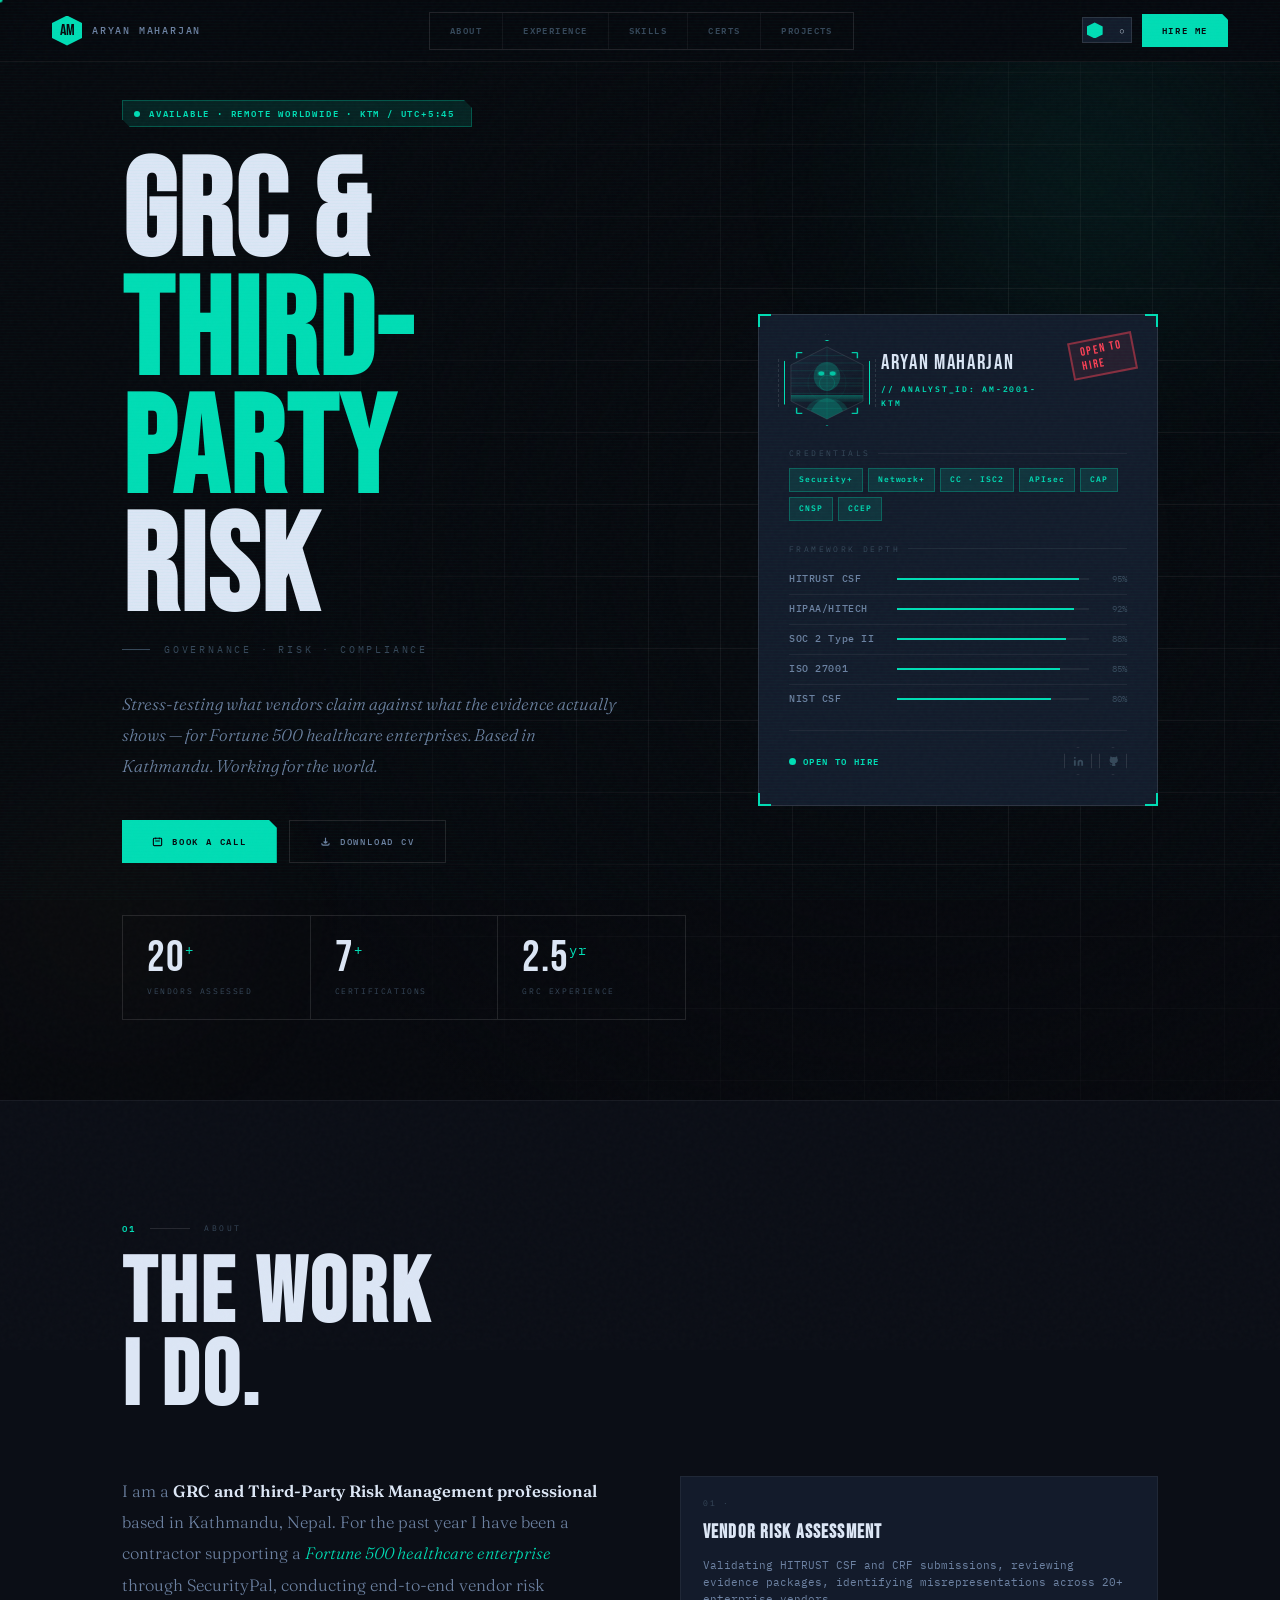
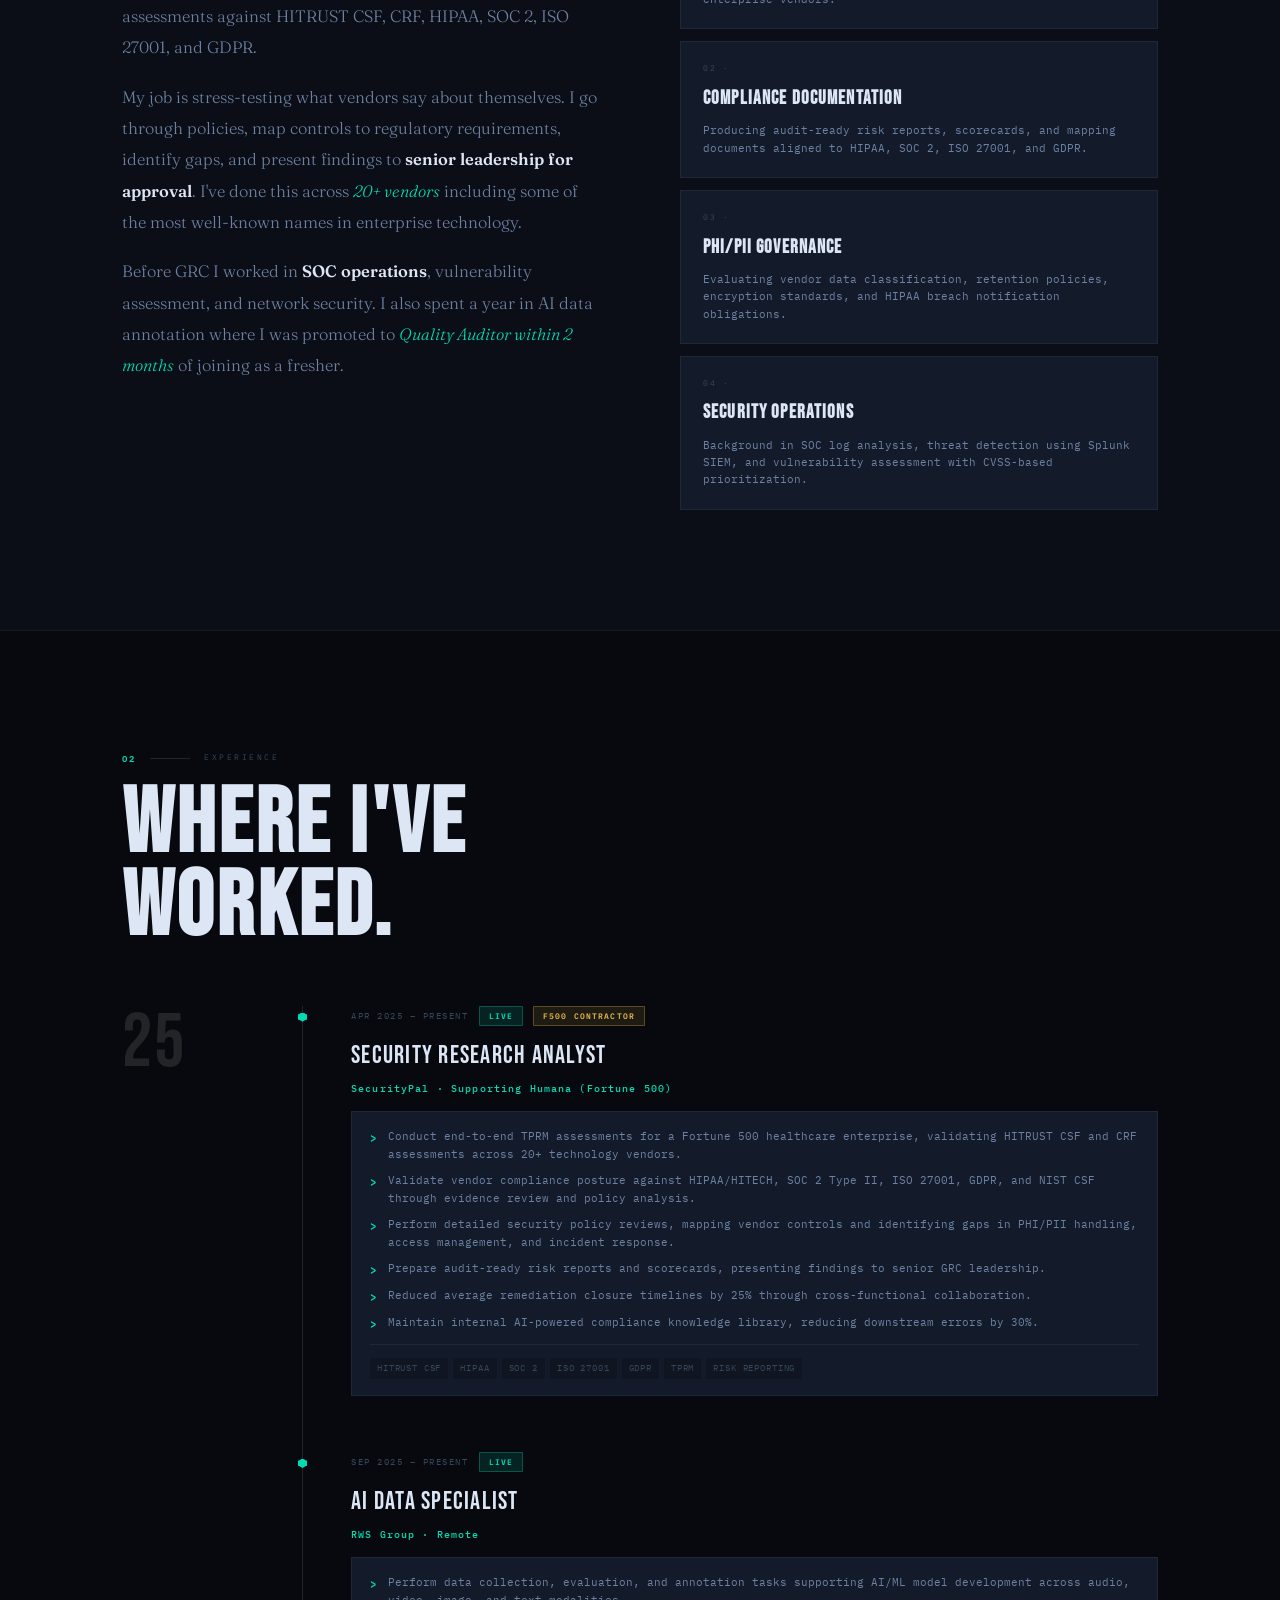
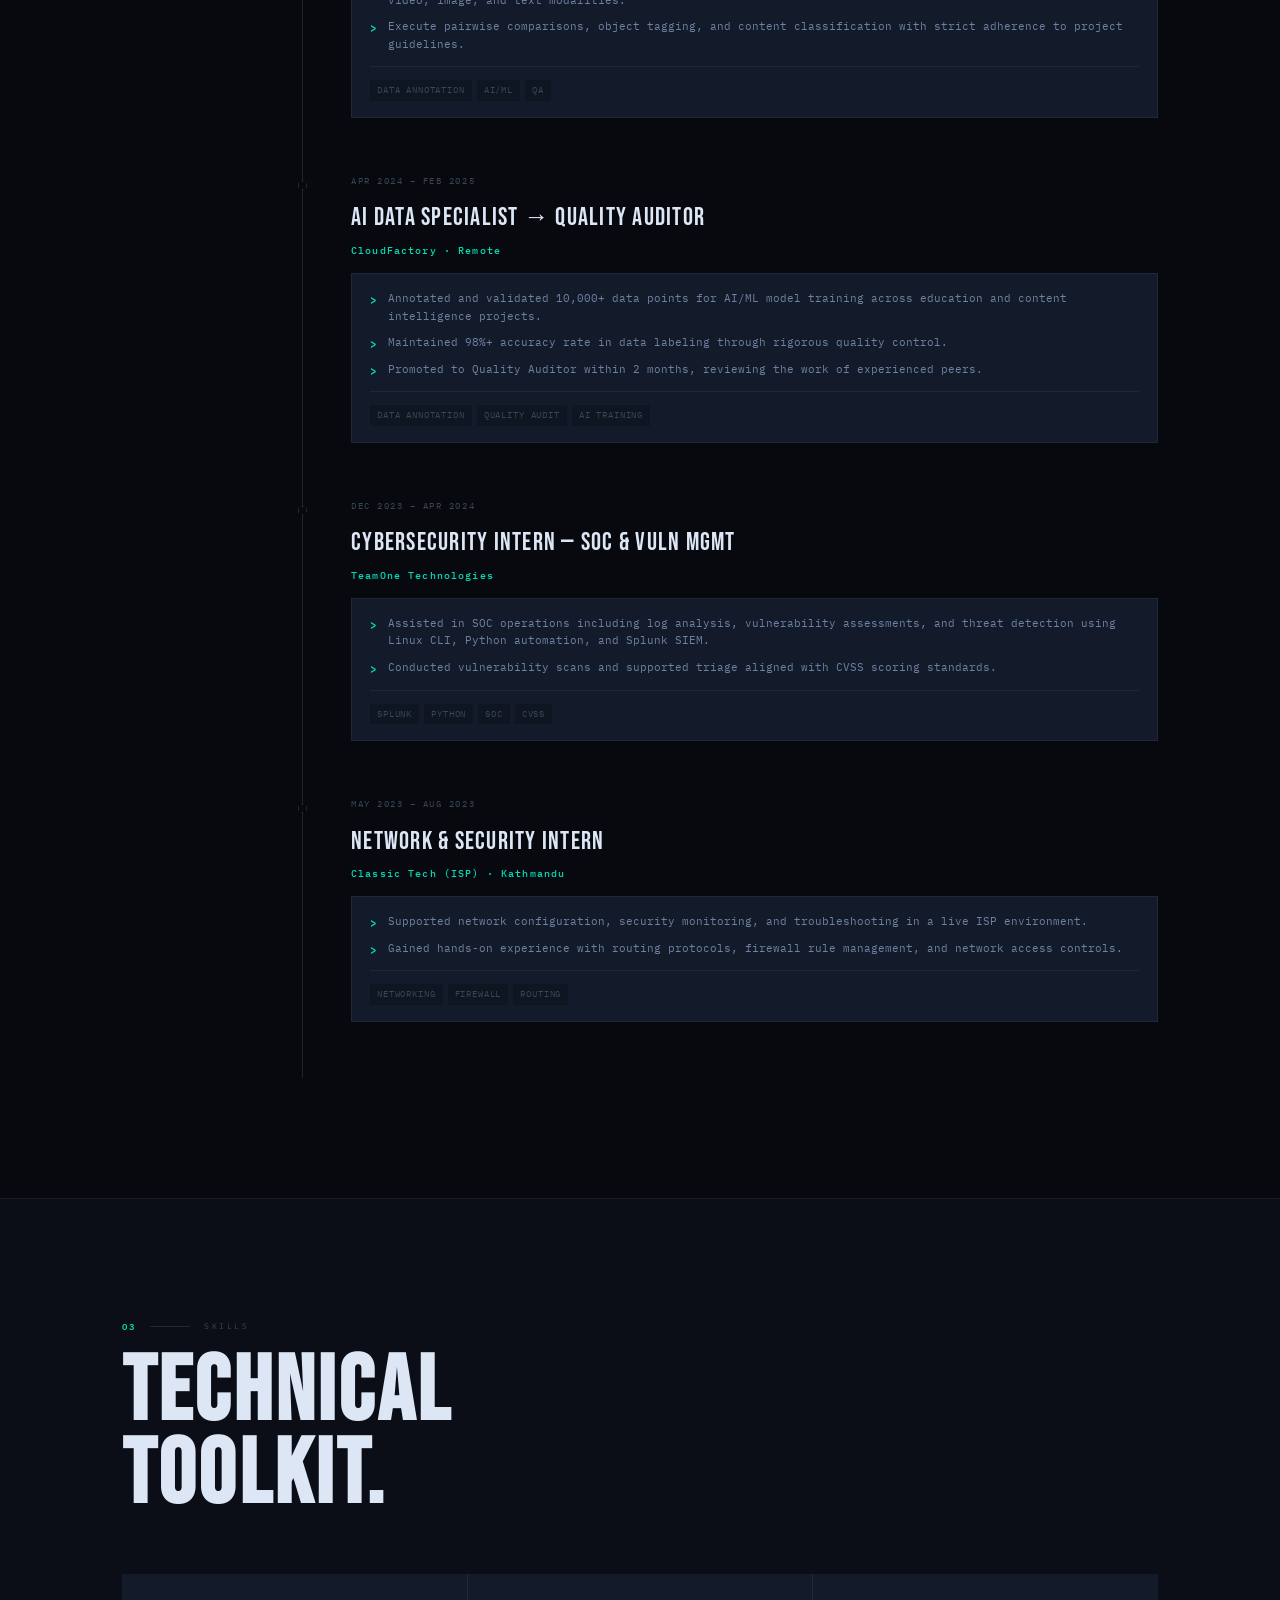
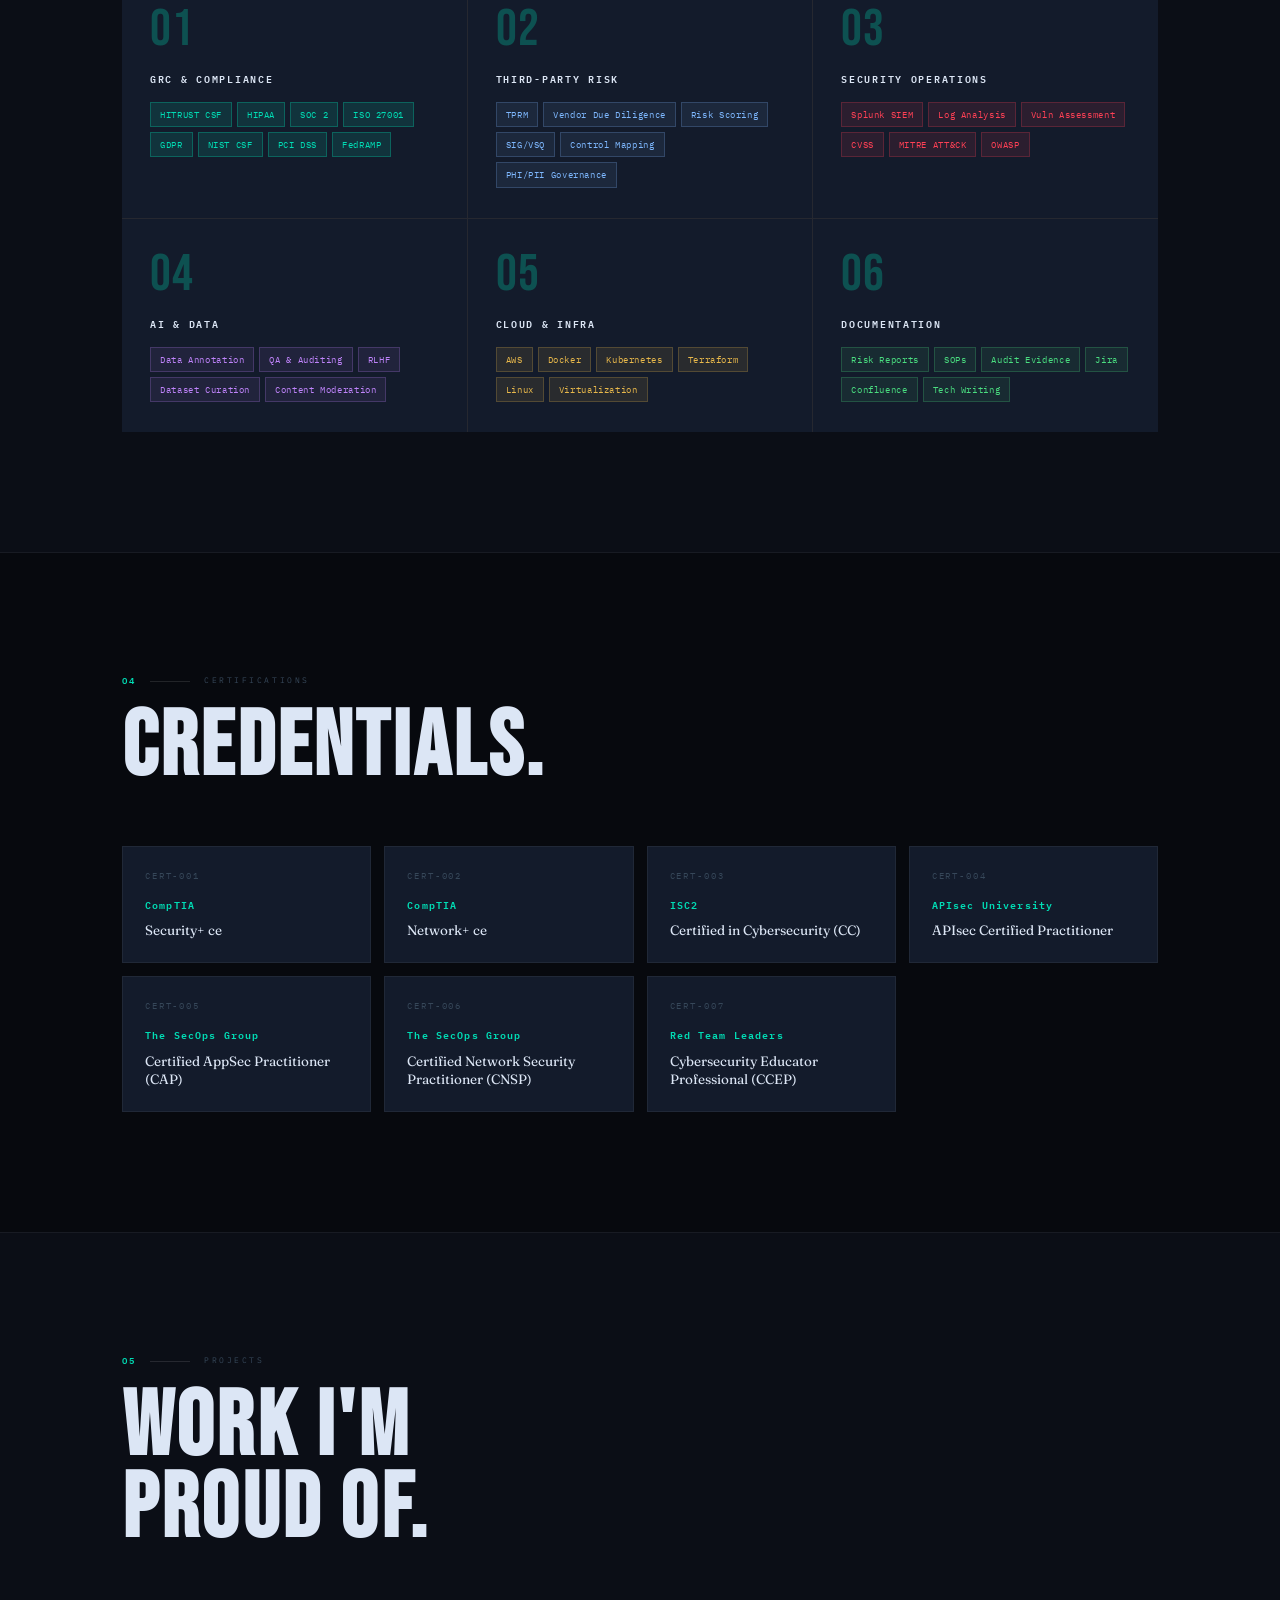
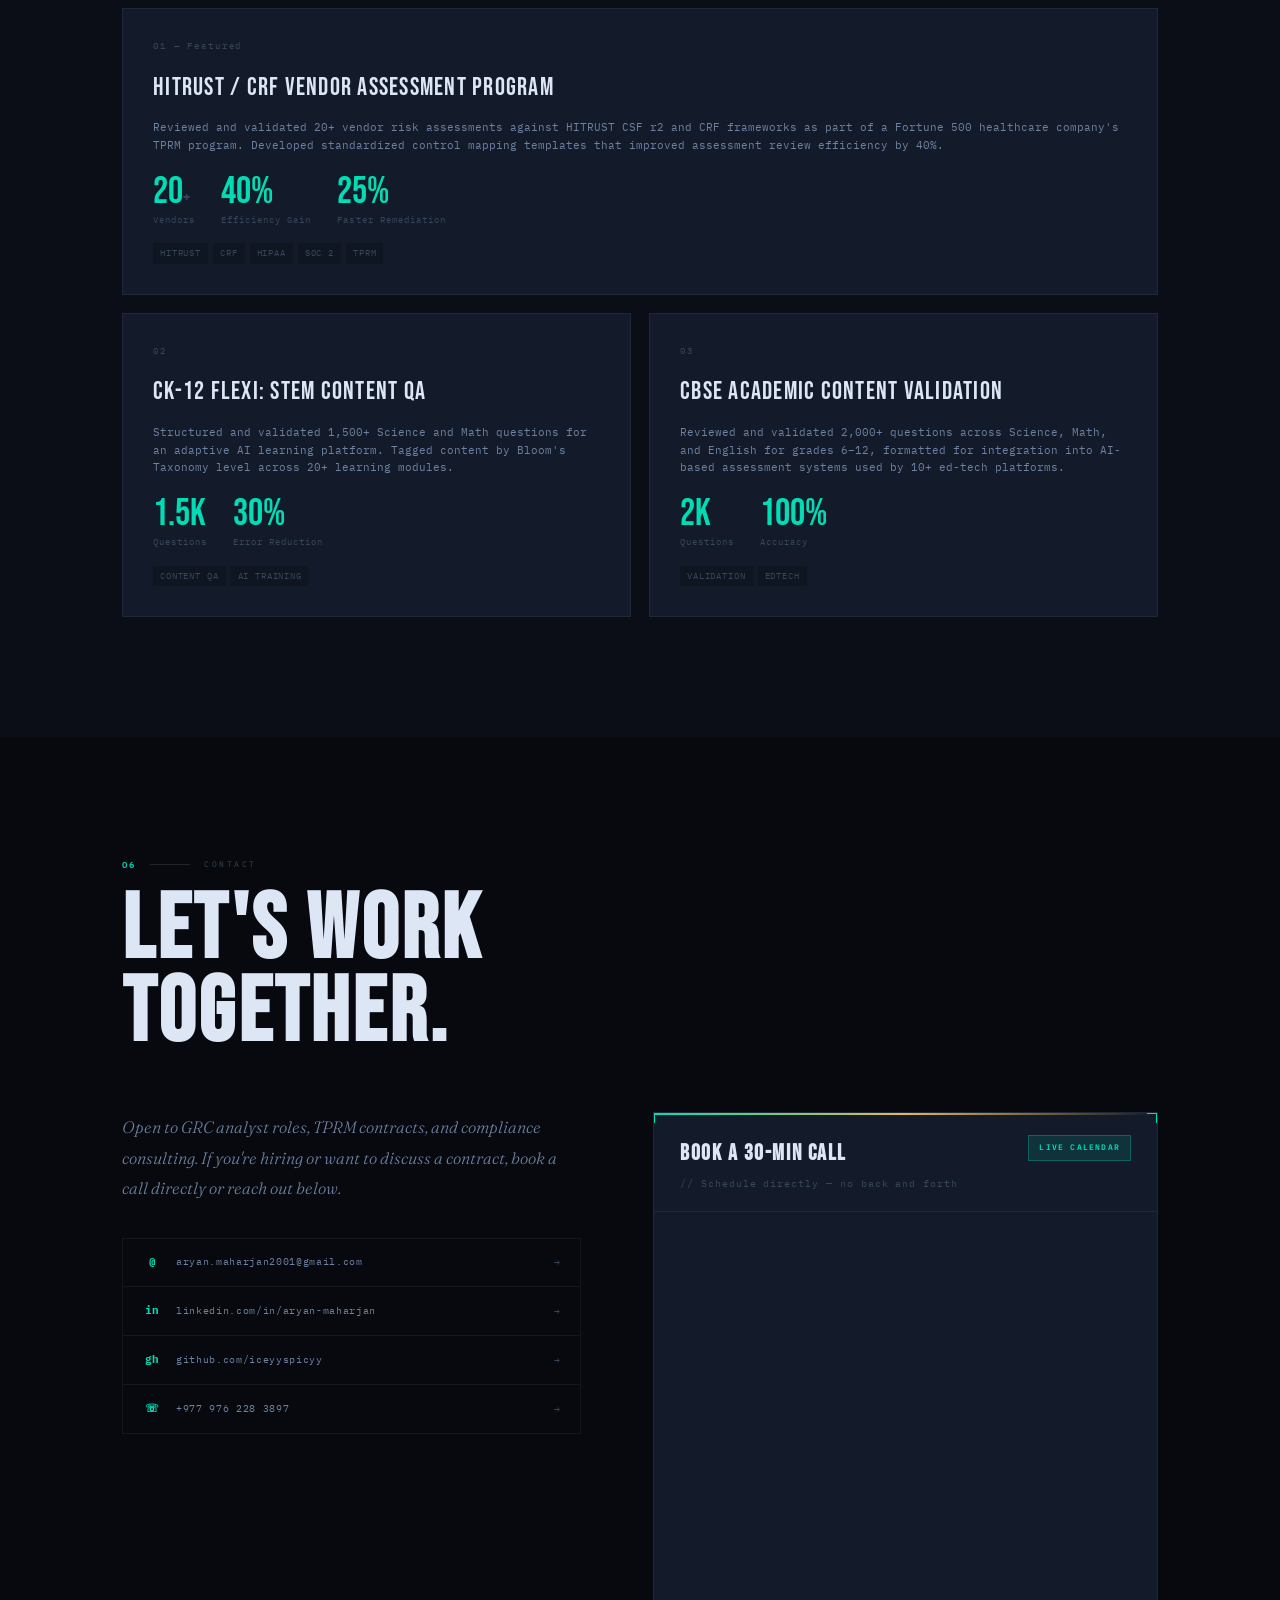
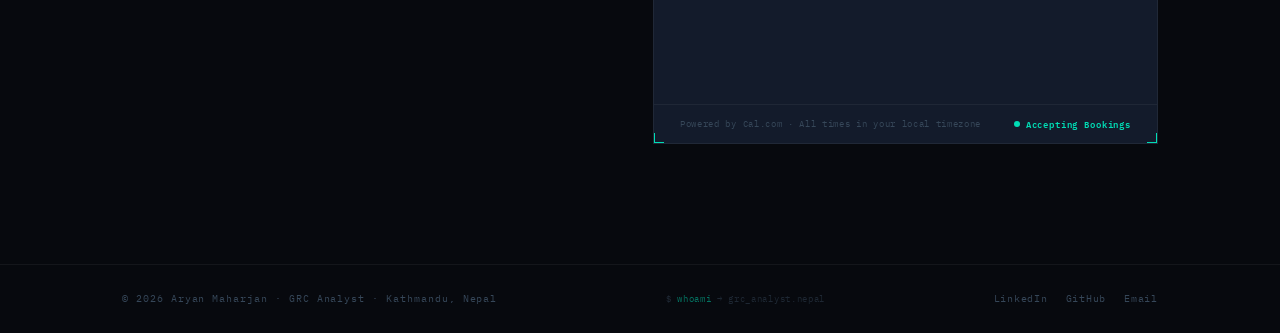
==== commit 4c8c96bd: "Add files via upload" ====
--- a/index.html
+++ b/index.html
@@ -6,1923 +6,1126 @@
   <title>Aryan Maharjan — GRC & Third-Party Risk Analyst</title>
   <link rel="preconnect" href="https://fonts.googleapis.com">
   <link rel="preconnect" href="https://fonts.gstatic.com" crossorigin>
-  <link href="https://fonts.googleapis.com/css2?family=Bebas+Neue&family=IBM+Plex+Mono:ital,wght@0,300;0,400;0,500;0,600;1,300;1,400&family=Fraunces:ital,opsz,wght@0,9..144,300;0,9..144,400;0,9..144,600;1,9..144,300;1,9..144,400&display=swap" rel="stylesheet">
+  <link href="https://fonts.googleapis.com/css2?family=Bebas+Neue&family=IBM+Plex+Mono:ital,wght@0,300;0,400;0,500;0,600;1,300;1,400&family=Fraunces:ital,opsz,wght@0,9..144,300;0,9..144,400;1,9..144,300;1,9..144,400&display=swap" rel="stylesheet">
+
   <style>
-    /* ═══════════════════════════════════════════
-       THEME TOKENS
-    ═══════════════════════════════════════════ */
-    :root {
-      --transition-theme: 0.4s cubic-bezier(0.4,0,0.2,1);
-    }
-
-    [data-theme="dark"] {
-      --bg:          #080a0f;
-      --bg2:         #0c0f18;
-      --bg3:         #111827;
-      --surface:     #141c2a;
-      --surface2:    #1a2438;
-      --border:      rgba(255,255,255,0.06);
-      --border2:     rgba(255,255,255,0.12);
-      --text:        #e2e8f4;
-      --text2:       #7a8ba8;
-      --text3:       #3d4f6b;
-      --accent:      #00e5c3;
-      --accent2:     #ff3b3b;
-      --accent3:     #f5c518;
-      --stamp:       rgba(255,59,59,0.15);
-      --stamp-border: rgba(255,59,59,0.5);
-      --stamp-text:  #ff3b3b;
-      --redact:      #1a2438;
-      --redact-reveal: #e2e8f4;
-      --paper:       #080a0f;
-      --ink:         #e2e8f4;
-      --logo-bg:     #00e5c3;
-      --logo-fg:     #080a0f;
-      --nav-bg:      rgba(8,10,15,0.92);
-      --card-glow:   rgba(0,229,195,0.06);
-      --scan-line:   rgba(0,229,195,0.03);
-      --noise-op:    0.025;
-      --grid-op:     0.04;
-    }
-
-    [data-theme="light"] {
-      --bg:          #f5f0e8;
-      --bg2:         #ede8dc;
-      --bg3:         #e4ddd0;
-      --surface:     #faf7f2;
-      --surface2:    #f0ebe1;
-      --border:      rgba(0,0,0,0.08);
-      --border2:     rgba(0,0,0,0.15);
-      --text:        #1a1410;
-      --text2:       #5a4f42;
-      --text3:       #9a8f82;
-      --accent:      #006b5a;
-      --accent2:     #c0392b;
-      --accent3:     #8b6914;
-      --stamp:       rgba(192,57,43,0.08);
-      --stamp-border: rgba(192,57,43,0.6);
-      --stamp-text:  #c0392b;
-      --redact:      #1a1410;
-      --redact-reveal: #1a1410;
-      --paper:       #f5f0e8;
-      --ink:         #1a1410;
-      --logo-bg:     #006b5a;
-      --logo-fg:     #f5f0e8;
-      --nav-bg:      rgba(245,240,232,0.94);
-      --card-glow:   rgba(0,107,90,0.05);
-      --scan-line:   rgba(0,0,0,0.02);
-      --noise-op:    0.04;
-      --grid-op:     0.06;
-    }
-
-    /* ═══════════════════════════════════════════
-       RESET & BASE
-    ═══════════════════════════════════════════ */
-    *, *::before, *::after { box-sizing: border-box; margin: 0; padding: 0; }
-    html { scroll-behavior: smooth; font-size: 16px; }
-
-    body {
-      background: var(--bg);
-      color: var(--text);
-      font-family: 'IBM Plex Mono', monospace;
-      font-size: 14px;
-      line-height: 1.7;
-      overflow-x: hidden;
-      transition: background var(--transition-theme), color var(--transition-theme);
-      cursor: crosshair;
-    }
-
-    /* SCAN LINES */
-    body::before {
-      content: '';
-      position: fixed;
-      inset: 0;
-      background: repeating-linear-gradient(
-        0deg,
-        var(--scan-line) 0px,
-        var(--scan-line) 1px,
-        transparent 1px,
-        transparent 3px
-      );
-      pointer-events: none;
-      z-index: 9998;
-    }
-
-    /* NOISE */
-    body::after {
-      content: '';
-      position: fixed;
-      inset: -50%;
-      width: 200%;
-      height: 200%;
-      background-image: url("data:image/svg+xml,%3Csvg viewBox='0 0 512 512' xmlns='http://www.w3.org/2000/svg'%3E%3Cfilter id='n'%3E%3CfeTurbulence type='fractalNoise' baseFrequency='0.75' numOctaves='4' stitchTiles='stitch'/%3E%3C/filter%3E%3Crect width='100%25' height='100%25' filter='url(%23n)'/%3E%3C/svg%3E");
-      opacity: var(--noise-op);
-      pointer-events: none;
-      z-index: 9997;
-      animation: drift 8s linear infinite alternate;
-    }
-
-    @keyframes drift {
-      0% { transform: translate(0, 0); }
-      100% { transform: translate(-10px, -5px); }
-    }
-
-    /* ═══════════════════════════════════════════
-       CUSTOM CURSOR
-    ═══════════════════════════════════════════ */
-    .cursor-dot {
-      position: fixed;
-      width: 6px; height: 6px;
-      background: var(--accent);
-      border-radius: 50%;
-      pointer-events: none;
-      z-index: 10000;
-      transform: translate(-50%, -50%);
-      transition: transform 0.1s, width 0.2s, height 0.2s;
-      mix-blend-mode: difference;
-    }
-
-    .cursor-ring {
-      position: fixed;
-      width: 32px; height: 32px;
-      border: 1px solid var(--accent);
-      border-radius: 50%;
-      pointer-events: none;
-      z-index: 9999;
-      transform: translate(-50%, -50%);
-      transition: transform 0.15s ease-out, width 0.3s, height 0.3s, opacity 0.3s;
-      opacity: 0.5;
-    }
-
-    @media (pointer: coarse) {
-      .cursor-dot, .cursor-ring { display: none; }
-      body { cursor: auto; }
-    }
-
-    /* ═══════════════════════════════════════════
-       NAVIGATION
-    ═══════════════════════════════════════════ */
-    nav {
-      position: fixed;
-      top: 0; left: 0; right: 0;
-      z-index: 1000;
-      padding: 0 48px;
-      height: 64px;
-      display: flex;
-      align-items: center;
-      justify-content: space-between;
-      background: var(--nav-bg);
-      backdrop-filter: blur(24px) saturate(1.5);
-      border-bottom: 1px solid var(--border);
-      transition: background var(--transition-theme), border-color var(--transition-theme);
-    }
-
-    .nav-logo {
-      display: flex;
-      align-items: center;
-      gap: 10px;
-      text-decoration: none;
-    }
-
-    .nav-logo-badge {
-      width: 32px; height: 32px;
-      background: var(--accent);
-      color: var(--logo-fg);
-      display: flex;
-      align-items: center;
-      justify-content: center;
-      font-family: 'Bebas Neue', sans-serif;
-      font-size: 18px;
-      letter-spacing: 0;
-      clip-path: polygon(50% 0%, 100% 25%, 100% 75%, 50% 100%, 0% 75%, 0% 25%);
-      transition: background var(--transition-theme), clip-path 0.3s;
-    }
-
-    .nav-logo:hover .nav-logo-badge {
-      clip-path: polygon(0 0, 100% 0, 100% 100%, 0 100%);
-    }
-
-    .nav-logo-text {
-      font-family: 'IBM Plex Mono', monospace;
-      font-size: 11px;
-      font-weight: 500;
-      color: var(--text2);
-      letter-spacing: 0.15em;
-      text-transform: uppercase;
-      transition: color var(--transition-theme);
-    }
-
-    .nav-center {
-      display: flex;
-      align-items: center;
-      gap: 0;
-      border: 1px solid var(--border2);
-      border-radius: 2px;
-      overflow: hidden;
-    }
-
-    .nav-link {
-      padding: 8px 18px;
-      font-family: 'IBM Plex Mono', monospace;
-      font-size: 10px;
-      font-weight: 500;
-      letter-spacing: 0.12em;
-      text-transform: uppercase;
-      color: var(--text3);
-      text-decoration: none;
-      border-right: 1px solid var(--border);
-      transition: all 0.2s;
-      position: relative;
-    }
-
-    .nav-link:last-child { border-right: none; }
-
-    .nav-link::before {
-      content: '';
-      position: absolute;
-      bottom: 0; left: 0; right: 0;
-      height: 2px;
-      background: var(--accent);
-      transform: scaleX(0);
-      transition: transform 0.25s;
-    }
-
-    .nav-link:hover {
-      color: var(--accent);
-      background: var(--card-glow);
-    }
-
-    .nav-link:hover::before { transform: scaleX(1); }
-
-    .nav-right {
-      display: flex;
-      align-items: center;
-      gap: 12px;
-    }
-
-    /* THEME TOGGLE */
-    .theme-toggle {
-      position: relative;
-      width: 52px;
-      height: 28px;
-      cursor: pointer;
-      border: 1px solid var(--border2);
-      border-radius: 2px;
-      background: var(--surface);
-      transition: all var(--transition-theme);
-      display: flex;
-      align-items: center;
-      padding: 0 4px;
-    }
-
-    .theme-toggle-track {
-      position: absolute;
-      inset: 3px;
-      display: flex;
-      align-items: center;
-      justify-content: space-between;
-      padding: 0 3px;
-    }
-
-    .theme-toggle-icon {
-      font-size: 10px;
-      line-height: 1;
-      transition: opacity 0.3s;
-      pointer-events: none;
-    }
-
-    .theme-toggle-thumb {
-      position: absolute;
-      width: 18px; height: 18px;
-      background: var(--accent);
-      clip-path: polygon(50% 0%, 100% 25%, 100% 75%, 50% 100%, 0% 75%, 0% 25%);
-      left: 5px;
-      transition: left 0.3s cubic-bezier(0.4,0,0.2,1), background var(--transition-theme);
-    }
-
-    [data-theme="light"] .theme-toggle-thumb {
-      left: 29px;
-    }
-
-    .nav-hire {
-      font-family: 'IBM Plex Mono', monospace;
-      font-size: 10px;
-      font-weight: 600;
-      letter-spacing: 0.12em;
-      text-transform: uppercase;
-      color: var(--bg);
-      background: var(--accent);
-      padding: 9px 18px;
-      border-radius: 2px;
-      text-decoration: none;
-      transition: all 0.2s;
-      clip-path: polygon(0 0, calc(100% - 6px) 0, 100% 6px, 100% 100%, 0 100%);
-    }
-
-    .nav-hire:hover {
-      opacity: 0.85;
-      transform: translateY(-1px);
-    }
-
-    /* HAMBURGER */
-    .hamburger {
-      display: none;
-      flex-direction: column;
-      gap: 5px;
-      cursor: pointer;
-      padding: 6px;
-    }
-
-    .hamburger span {
-      display: block;
-      width: 22px; height: 1.5px;
-      background: var(--text);
-      transition: all 0.3s;
-    }
-
-    /* MOBILE NAV DRAWER */
-    .mobile-drawer {
-      display: none;
-      position: fixed;
-      inset: 0;
-      background: var(--bg);
-      z-index: 999;
-      flex-direction: column;
-      align-items: center;
-      justify-content: center;
-      gap: 40px;
-    }
-
-    .mobile-drawer.open { display: flex; }
-
-    .mobile-drawer a {
-      font-family: 'Bebas Neue', sans-serif;
-      font-size: 48px;
-      letter-spacing: 0.1em;
-      color: var(--text);
-      text-decoration: none;
-      transition: color 0.2s;
-    }
-
-    .mobile-drawer a:hover { color: var(--accent); }
-
-    /* ═══════════════════════════════════════════
-       LAYOUT UTILITIES
-    ═══════════════════════════════════════════ */
-    .container {
-      max-width: 1120px;
-      margin: 0 auto;
-      padding: 0 48px;
-    }
-
-    section { position: relative; z-index: 1; }
-
-    /* SECTION HEADERS */
-    .sec-eyebrow {
-      display: flex;
-      align-items: center;
-      gap: 12px;
-      margin-bottom: 16px;
-    }
-
-    .sec-num {
-      font-family: 'IBM Plex Mono', monospace;
-      font-size: 10px;
-      color: var(--accent);
-      letter-spacing: 0.2em;
-      font-weight: 600;
-    }
-
-    .sec-rule {
-      flex: 1;
-      height: 1px;
-      background: var(--border2);
-      max-width: 48px;
-    }
-
-    .sec-label {
-      font-family: 'IBM Plex Mono', monospace;
-      font-size: 9px;
-      letter-spacing: 0.3em;
-      text-transform: uppercase;
-      color: var(--text3);
-      font-weight: 500;
-    }
-
-    .sec-title {
-      font-family: 'Bebas Neue', sans-serif;
-      font-size: clamp(52px, 7vw, 88px);
-      letter-spacing: 0.04em;
-      line-height: 0.92;
-      color: var(--text);
-      margin-bottom: 24px;
-      transition: color var(--transition-theme);
-    }
-
-    /* ═══════════════════════════════════════════
-       REDACT EFFECT
-    ═══════════════════════════════════════════ */
-    .redact {
-      position: relative;
-      display: inline;
-      cursor: pointer;
-    }
-
-    .redact::before {
-      content: attr(data-text);
-      position: absolute;
-      left: 0; top: 0;
-      background: var(--redact);
-      color: transparent;
-      border-radius: 2px;
-      padding: 0 4px;
-      width: 100%;
-      height: 100%;
-      display: flex;
-      align-items: center;
-      transition: opacity 0.4s, transform 0.4s;
-      letter-spacing: 0.02em;
-    }
-
-    .redact:hover::before {
-      opacity: 0;
-      transform: scaleX(0.95);
-    }
-
-    /* ═══════════════════════════════════════════
-       HERO
-    ═══════════════════════════════════════════ */
-    #home {
-      min-height: 100vh;
-      display: flex;
-      align-items: center;
-      padding: 100px 0 80px;
-      overflow: hidden;
-    }
-
-    /* BACKGROUND GRID */
-    .hero-grid-bg {
-      position: absolute;
-      inset: 0;
-      background-image:
-        linear-gradient(var(--border) 1px, transparent 1px),
-        linear-gradient(90deg, var(--border) 1px, transparent 1px);
-      background-size: 80px 80px;
-      background-position: center center;
-      pointer-events: none;
-    }
-
-    .hero-grid-bg::after {
-      content: '';
-      position: absolute;
-      inset: 0;
-      background: radial-gradient(ellipse 60% 60% at 70% 50%, transparent 40%, var(--bg) 100%);
-    }
-
-    .hero-inner {
-      display: grid;
-      grid-template-columns: 1fr 420px;
-      gap: 80px;
-      align-items: center;
-      position: relative;
-      z-index: 1;
-    }
-
-    /* CLEARANCE TAG */
-    .clearance-tag {
-      display: inline-flex;
-      align-items: center;
-      gap: 10px;
-      border: 1px solid var(--accent);
-      padding: 5px 14px 5px 10px;
-      border-radius: 2px;
-      margin-bottom: 28px;
-      position: relative;
-      clip-path: polygon(0 0, calc(100% - 8px) 0, 100% 8px, 100% 100%, 8px 100%, 0 calc(100% - 8px));
-    }
-
-    .clearance-tag::before {
-      content: '';
-      position: absolute;
-      inset: 0;
-      background: linear-gradient(90deg, rgba(0,229,195,0.06), transparent);
-    }
-
-    .clearance-dot {
-      width: 7px; height: 7px;
-      background: var(--accent);
-      border-radius: 50%;
-      animation: blink 1.8s step-end infinite;
-      flex-shrink: 0;
-    }
-
-    @keyframes blink {
-      0%, 100% { opacity: 1; }
-      50% { opacity: 0; }
-    }
-
-    .clearance-text {
-      font-family: 'IBM Plex Mono', monospace;
-      font-size: 10px;
-      font-weight: 600;
-      letter-spacing: 0.2em;
-      color: var(--accent);
-      text-transform: uppercase;
-    }
-
-    /* HERO TITLE */
-    .hero-title {
-      font-family: 'Bebas Neue', sans-serif;
-      font-size: clamp(72px, 10vw, 130px);
-      line-height: 0.88;
-      letter-spacing: 0.02em;
-      margin-bottom: 8px;
-      color: var(--text);
-      transition: color var(--transition-theme);
-    }
-
-    .hero-title .accent-line {
-      color: var(--accent);
-      display: block;
-      position: relative;
-    }
-
-    .hero-title .accent-line::after {
-      content: attr(data-text);
-      position: absolute;
-      left: 3px; top: 3px;
-      color: var(--accent2);
-      opacity: 0;
-      transition: opacity 0.3s;
-      z-index: -1;
-    }
-
-    .hero-title .accent-line:hover::after { opacity: 0.3; }
-
-    .hero-subtitle {
-      font-family: 'IBM Plex Mono', monospace;
-      font-size: 11px;
-      font-weight: 400;
-      letter-spacing: 0.25em;
-      text-transform: uppercase;
-      color: var(--text3);
-      margin-bottom: 32px;
-      display: flex;
-      align-items: center;
-      gap: 16px;
-    }
-
-    .hero-subtitle::before {
-      content: '';
-      width: 32px; height: 1px;
-      background: var(--text3);
-    }
-
-    .hero-desc {
-      font-family: 'Fraunces', serif;
-      font-size: 17px;
-      font-weight: 300;
-      font-style: italic;
-      color: var(--text2);
-      line-height: 1.8;
-      max-width: 520px;
-      margin-bottom: 40px;
-      transition: color var(--transition-theme);
-    }
-
-    .hero-actions {
-      display: flex;
-      gap: 14px;
-      flex-wrap: wrap;
-      margin-bottom: 56px;
-    }
-
-    .btn-prime {
-      font-family: 'IBM Plex Mono', monospace;
-      font-size: 10px;
-      font-weight: 600;
-      letter-spacing: 0.2em;
-      text-transform: uppercase;
-      color: var(--bg);
-      background: var(--accent);
-      padding: 13px 28px;
-      text-decoration: none;
-      clip-path: polygon(0 0, calc(100% - 8px) 0, 100% 8px, 100% 100%, 0 100%);
-      transition: all 0.25s;
-      display: inline-flex;
-      align-items: center;
-      gap: 10px;
-    }
-
-    .btn-prime:hover {
-      transform: translateY(-2px);
-      box-shadow: 0 8px 32px rgba(0,229,195,0.25);
-    }
-
-    .btn-ghost {
-      font-family: 'IBM Plex Mono', monospace;
-      font-size: 10px;
-      font-weight: 500;
-      letter-spacing: 0.2em;
-      text-transform: uppercase;
-      color: var(--text2);
-      border: 1px solid var(--border2);
-      padding: 13px 28px;
-      text-decoration: none;
-      transition: all 0.25s;
-      display: inline-flex;
-      align-items: center;
-      gap: 10px;
-    }
-
-    .btn-ghost:hover {
-      border-color: var(--accent);
-      color: var(--accent);
-      transform: translateY(-2px);
-    }
-
-    /* HERO STATS */
-    .hero-metrics {
-      display: flex;
-      gap: 0;
-      border-top: 1px solid var(--border2);
-      border-bottom: 1px solid var(--border2);
-    }
-
-    .hero-metric {
-      flex: 1;
-      padding: 20px 0;
-      border-right: 1px solid var(--border2);
-    }
-
-    .hero-metric:last-child { border-right: none; }
-
-    .metric-val {
-      font-family: 'Bebas Neue', sans-serif;
-      font-size: 42px;
-      letter-spacing: 0.02em;
-      color: var(--text);
-      line-height: 1;
-      display: block;
-      transition: color var(--transition-theme);
-    }
-
-    .metric-val sup {
-      font-family: 'IBM Plex Mono', monospace;
-      font-size: 14px;
-      color: var(--accent);
-      vertical-align: super;
-    }
-
-    .metric-label {
-      font-family: 'IBM Plex Mono', monospace;
-      font-size: 9px;
-      letter-spacing: 0.2em;
-      text-transform: uppercase;
-      color: var(--text3);
-      margin-top: 4px;
-    }
-
-    /* ═══════════════════════════════════════════
-       HERO RIGHT — DOSSIER CARD
-    ═══════════════════════════════════════════ */
-    .dossier-card {
-      position: relative;
-      background: var(--surface);
-      border: 1px solid var(--border2);
-      padding: 32px;
-      transition: background var(--transition-theme), border-color var(--transition-theme);
-    }
-
-    /* Corner clips */
-    .dossier-card::before,
-    .dossier-card::after {
-      content: '';
-      position: absolute;
-      width: 14px; height: 14px;
-      border-color: var(--accent);
-      border-style: solid;
-    }
-
-    .dossier-card::before {
-      top: -1px; left: -1px;
-      border-width: 2px 0 0 2px;
-    }
-
-    .dossier-card::after {
-      bottom: -1px; right: -1px;
-      border-width: 0 2px 2px 0;
-    }
-
-    .dossier-corners {
-      position: absolute;
-      top: -1px; left: -1px; right: -1px; bottom: -1px;
-      pointer-events: none;
-    }
-
-    .dossier-corners span {
-      position: absolute;
-      width: 14px; height: 14px;
-      border-color: var(--accent);
-      border-style: solid;
-    }
-
-    .dossier-corners span:nth-child(1) { top: 0; right: 0; border-width: 2px 2px 0 0; }
-    .dossier-corners span:nth-child(2) { bottom: 0; left: 0; border-width: 0 0 2px 2px; }
-
-    /* STAMP */
-    .dossier-stamp {
-      position: absolute;
-      top: 24px; right: 24px;
-      border: 2px solid var(--stamp-border);
-      padding: 4px 10px;
-      transform: rotate(-12deg);
-      background: var(--stamp);
-      backdrop-filter: blur(4px);
-    }
-
-    .dossier-stamp span {
-      font-family: 'Bebas Neue', sans-serif;
-      font-size: 13px;
-      letter-spacing: 0.15em;
-      color: var(--stamp-text);
-      display: block;
-      line-height: 1.1;
-    }
-
-    /* AVATAR — GENERATIVE SCAN PORTRAIT */
-    .avatar-wrap {
-      width: 80px; height: 80px;
-      position: relative;
-      flex-shrink: 0;
-    }
-
-    .avatar-svg {
-      width: 100%;
-      height: 100%;
-    }
-
-    .avatar-ring {
-      position: absolute;
-      inset: -6px;
-      border: 1px solid var(--accent);
-      clip-path: polygon(50% 0%, 100% 25%, 100% 75%, 50% 100%, 0% 75%, 0% 25%);
-      animation: avatar-spin 12s linear infinite;
-    }
-
-    .avatar-ring-2 {
-      position: absolute;
-      inset: -12px;
-      border: 1px dashed var(--border2);
-      clip-path: polygon(50% 0%, 100% 25%, 100% 75%, 50% 100%, 0% 75%, 0% 25%);
-      animation: avatar-spin 20s linear infinite reverse;
-    }
-
-    @keyframes avatar-spin {
-      from { transform: rotate(0deg); }
-      to { transform: rotate(360deg); }
-    }
-
-    .dossier-header {
-      display: flex;
-      align-items: flex-start;
-      gap: 18px;
-      margin-bottom: 28px;
-      padding-right: 80px;
-    }
-
-    .dossier-name {
-      font-family: 'Bebas Neue', sans-serif;
-      font-size: 22px;
-      letter-spacing: 0.08em;
-      color: var(--text);
-      margin-bottom: 2px;
-      transition: color var(--transition-theme);
-    }
-
-    .dossier-id {
-      font-family: 'IBM Plex Mono', monospace;
-      font-size: 9px;
-      color: var(--accent);
-      letter-spacing: 0.2em;
-      font-weight: 600;
-    }
-
-    /* CERT GRID */
-    .dossier-section-label {
-      font-family: 'IBM Plex Mono', monospace;
-      font-size: 8px;
-      letter-spacing: 0.3em;
-      color: var(--text3);
-      text-transform: uppercase;
-      margin-bottom: 10px;
-      display: flex;
-      align-items: center;
-      gap: 8px;
-    }
-
-    .dossier-section-label::after {
-      content: '';
-      flex: 1;
-      height: 1px;
-      background: var(--border);
-    }
-
-    .cert-pills {
-      display: flex;
-      flex-wrap: wrap;
-      gap: 6px;
-      margin-bottom: 24px;
-    }
-
-    .cert-pill {
-      font-family: 'IBM Plex Mono', monospace;
-      font-size: 9px;
-      font-weight: 600;
-      letter-spacing: 0.12em;
-      color: var(--accent);
-      border: 1px solid rgba(0,229,195,0.2);
-      background: rgba(0,229,195,0.05);
-      padding: 4px 10px;
-      transition: all 0.2s;
-    }
-
-    [data-theme="light"] .cert-pill {
-      border-color: rgba(0,107,90,0.25);
-      background: rgba(0,107,90,0.06);
-    }
-
-    .cert-pill:hover {
-      background: rgba(0,229,195,0.12);
-      border-color: var(--accent);
-    }
-
-    /* FRAMEWORK SCAN */
-    .framework-list {
-      display: flex;
-      flex-direction: column;
-      gap: 0;
-    }
-
-    .framework-row {
-      display: flex;
-      align-items: center;
-      justify-content: space-between;
-      padding: 7px 0;
-      border-bottom: 1px solid var(--border);
-      transition: padding 0.2s;
-    }
-
-    .framework-row:last-child { border-bottom: none; }
-
-    .framework-row:hover { padding-left: 6px; }
-
-    .fw-name {
-      font-family: 'IBM Plex Mono', monospace;
-      font-size: 10px;
-      font-weight: 500;
-      color: var(--text2);
-      letter-spacing: 0.08em;
-    }
-
-    .fw-bar-wrap {
-      flex: 1;
-      height: 2px;
-      background: var(--border);
-      margin: 0 14px;
-      position: relative;
-      overflow: hidden;
-    }
-
-    .fw-bar {
-      position: absolute;
-      left: 0; top: 0; bottom: 0;
-      background: var(--accent);
-      transform: scaleX(0);
-      transform-origin: left;
-      transition: transform 1s cubic-bezier(0.4,0,0.2,1) var(--delay, 0s);
-    }
-
-    .fw-bar.animated { transform: scaleX(1); }
-
-    .fw-pct {
-      font-family: 'IBM Plex Mono', monospace;
-      font-size: 9px;
-      color: var(--text3);
-      min-width: 28px;
-      text-align: right;
-    }
-
-    /* STATUS FOOTER */
-    .dossier-footer {
-      display: flex;
-      align-items: center;
-      justify-content: space-between;
-      padding-top: 18px;
-      margin-top: 18px;
-      border-top: 1px solid var(--border);
-    }
-
-    .status-live {
-      display: flex;
-      align-items: center;
-      gap: 8px;
-      font-family: 'IBM Plex Mono', monospace;
-      font-size: 9px;
-      color: var(--accent);
-      letter-spacing: 0.15em;
-      text-transform: uppercase;
-      font-weight: 600;
-    }
-
-    .status-live::before {
-      content: '';
-      width: 8px; height: 8px;
-      background: var(--accent);
-      border-radius: 50%;
-      animation: blink 1.4s step-end infinite;
-    }
-
-    .social-links {
-      display: flex;
-      gap: 8px;
-    }
-
-    .social-link {
-      width: 30px; height: 30px;
-      border: 1px solid var(--border2);
-      display: flex;
-      align-items: center;
-      justify-content: center;
-      color: var(--text3);
-      text-decoration: none;
-      font-size: 12px;
-      transition: all 0.2s;
-      clip-path: polygon(50% 0%, 100% 25%, 100% 75%, 50% 100%, 0% 75%, 0% 25%);
-    }
-
-    .social-link:hover {
-      border-color: var(--accent);
-      color: var(--accent);
-      background: var(--card-glow);
-    }
-
-    /* ═══════════════════════════════════════════
-       ABOUT
-    ═══════════════════════════════════════════ */
-    #about {
-      padding: 120px 0;
-      background: var(--bg2);
-      border-top: 1px solid var(--border);
-      border-bottom: 1px solid var(--border);
-      transition: background var(--transition-theme);
-    }
-
-    .about-layout {
-      display: grid;
-      grid-template-columns: 1fr 1fr;
-      gap: 80px;
-      margin-top: 60px;
-    }
-
-    .about-text {
-      font-family: 'Fraunces', serif;
-      font-size: 17px;
-      font-weight: 300;
-      color: var(--text2);
-      line-height: 1.9;
-    }
-
-    .about-text p { margin-bottom: 20px; }
-
-    .about-text strong {
-      color: var(--text);
-      font-weight: 600;
-      font-style: normal;
-    }
-
-    .about-text em {
-      color: var(--accent);
-      font-style: italic;
-    }
-
-    .about-right { display: flex; flex-direction: column; gap: 16px; }
-
-    .about-card {
-      background: var(--surface);
-      border: 1px solid var(--border);
-      padding: 22px 24px;
-      position: relative;
-      transition: all 0.3s;
-    }
-
-    .about-card::before {
-      content: '';
-      position: absolute;
-      left: 0; top: 0; bottom: 0;
-      width: 2px;
-      background: var(--accent);
-      transform: scaleY(0);
-      transition: transform 0.3s;
-    }
-
-    .about-card:hover::before { transform: scaleY(1); }
-    .about-card:hover { border-color: var(--border2); transform: translateX(4px); }
-
-    .about-card-num {
-      font-family: 'IBM Plex Mono', monospace;
-      font-size: 9px;
-      color: var(--text3);
-      letter-spacing: 0.2em;
-      margin-bottom: 8px;
-    }
-
-    .about-card h4 {
-      font-family: 'Bebas Neue', sans-serif;
-      font-size: 20px;
-      letter-spacing: 0.06em;
-      color: var(--text);
-      margin-bottom: 8px;
-    }
-
-    .about-card p {
-      font-family: 'IBM Plex Mono', monospace;
-      font-size: 11px;
-      color: var(--text2);
-      line-height: 1.7;
-    }
-
-    /* ═══════════════════════════════════════════
-       EXPERIENCE
-    ═══════════════════════════════════════════ */
-    #experience {
-      padding: 120px 0;
-      transition: background var(--transition-theme);
-    }
-
-    .exp-grid {
-      display: grid;
-      grid-template-columns: 200px 1fr;
-      gap: 0;
-      margin-top: 60px;
-    }
-
-    /* STICKY YEAR COLUMN */
-    .exp-years {
-      position: relative;
-    }
-
-    .exp-year-item {
-      position: sticky;
-      top: 100px;
-      font-family: 'Bebas Neue', sans-serif;
-      font-size: 80px;
-      letter-spacing: 0.02em;
-      color: var(--border2);
-      line-height: 1;
-      transition: color 0.3s;
-      user-select: none;
-    }
-
-    .exp-entries {
-      border-left: 1px solid var(--border2);
-    }
-
-    .exp-entry {
-      padding: 0 0 60px 48px;
-      position: relative;
-      opacity: 0;
-      transform: translateX(-16px);
-      transition: opacity 0.5s, transform 0.5s;
-    }
-
-    .exp-entry.vis { opacity: 1; transform: translateX(0); }
-
-    .exp-entry::before {
-      content: '';
-      position: absolute;
-      left: -5px; top: 8px;
-      width: 9px; height: 9px;
-      background: var(--bg);
-      border: 1px solid var(--border2);
-      clip-path: polygon(50% 0%, 100% 25%, 100% 75%, 50% 100%, 0% 75%, 0% 25%);
-      transition: background var(--transition-theme), border-color 0.3s;
-    }
-
-    .exp-entry.current-role::before {
-      background: var(--accent);
-      border-color: var(--accent);
-      animation: pulse-hex 2s ease-in-out infinite;
-    }
-
-    @keyframes pulse-hex {
-      0%, 100% { box-shadow: 0 0 0 0 rgba(0,229,195,0.4); }
-      50% { box-shadow: 0 0 0 6px rgba(0,229,195,0); }
-    }
-
-    .exp-meta {
-      display: flex;
-      align-items: center;
-      gap: 12px;
-      margin-bottom: 10px;
-      flex-wrap: wrap;
-    }
-
-    .exp-date {
-      font-family: 'IBM Plex Mono', monospace;
-      font-size: 9px;
-      color: var(--text3);
-      letter-spacing: 0.18em;
-      text-transform: uppercase;
-    }
-
-    .exp-badge {
-      font-family: 'IBM Plex Mono', monospace;
-      font-size: 8px;
-      font-weight: 600;
-      letter-spacing: 0.15em;
-      text-transform: uppercase;
-      padding: 3px 10px;
-      border-radius: 1px;
-    }
-
-    .badge-live {
-      color: var(--accent);
-      border: 1px solid rgba(0,229,195,0.3);
-      background: rgba(0,229,195,0.06);
-    }
-
-    .badge-contract {
-      color: var(--accent3);
-      border: 1px solid rgba(245,197,24,0.3);
-      background: rgba(245,197,24,0.06);
-    }
-
-    .exp-role {
-      font-family: 'Bebas Neue', sans-serif;
-      font-size: 26px;
-      letter-spacing: 0.06em;
-      color: var(--text);
-      margin-bottom: 3px;
-      transition: color var(--transition-theme);
-    }
-
-    .exp-company {
-      font-family: 'IBM Plex Mono', monospace;
-      font-size: 10px;
-      color: var(--accent);
-      letter-spacing: 0.12em;
-      font-weight: 500;
-      margin-bottom: 16px;
-    }
-
-    .exp-body {
-      background: var(--surface);
-      border: 1px solid var(--border);
-      padding: 18px 20px;
-    }
-
-    .exp-body ul {
-      list-style: none;
-      display: flex;
-      flex-direction: column;
-      gap: 10px;
-    }
-
-    .exp-body li {
-      font-family: 'IBM Plex Mono', monospace;
-      font-size: 11px;
-      color: var(--text2);
-      line-height: 1.6;
-      padding-left: 20px;
-      position: relative;
-    }
-
-    .exp-body li::before {
-      content: '>';
-      position: absolute;
-      left: 0;
-      color: var(--accent);
-      font-weight: 600;
-    }
-
-    .exp-tags {
-      display: flex;
-      flex-wrap: wrap;
-      gap: 6px;
-      margin-top: 14px;
-      padding-top: 14px;
-      border-top: 1px solid var(--border);
-    }
-
-    .exp-tag {
-      font-family: 'IBM Plex Mono', monospace;
-      font-size: 9px;
-      color: var(--text3);
-      letter-spacing: 0.12em;
-      background: var(--bg3);
-      padding: 3px 8px;
-      text-transform: uppercase;
-    }
-
-    /* ═══════════════════════════════════════════
-       SKILLS
-    ═══════════════════════════════════════════ */
-    #skills {
-      padding: 120px 0;
-      background: var(--bg2);
-      border-top: 1px solid var(--border);
-      border-bottom: 1px solid var(--border);
-      transition: background var(--transition-theme);
-    }
-
-    .skills-grid {
-      display: grid;
-      grid-template-columns: repeat(3, 1fr);
-      gap: 1px;
-      background: var(--border);
-      margin-top: 60px;
-    }
-
-    .skill-cell {
-      background: var(--surface);
-      padding: 28px;
-      transition: background var(--transition-theme);
-    }
-
-    .skill-cell:hover { background: var(--surface2); }
-
-    .skill-cell-num {
-      font-family: 'Bebas Neue', sans-serif;
-      font-size: 48px;
-      color: var(--border2);
-      line-height: 1;
-      margin-bottom: 12px;
-      transition: color 0.3s;
-    }
-
-    .skill-cell:hover .skill-cell-num { color: var(--accent); }
-
-    .skill-cell h4 {
-      font-family: 'IBM Plex Mono', monospace;
-      font-size: 10px;
-      font-weight: 600;
-      letter-spacing: 0.2em;
-      text-transform: uppercase;
-      color: var(--text);
-      margin-bottom: 14px;
-      transition: color var(--transition-theme);
-    }
-
-    .skill-tags {
-      display: flex;
-      flex-wrap: wrap;
-      gap: 5px;
-    }
-
-    .s-tag {
-      font-family: 'IBM Plex Mono', monospace;
-      font-size: 9px;
-      color: var(--text3);
-      background: var(--bg3);
-      padding: 3px 8px;
-      letter-spacing: 0.08em;
-      transition: all 0.2s;
-    }
-
-    .skill-cell:hover .s-tag {
-      color: var(--text2);
-    }
-
-    /* ═══════════════════════════════════════════
-       CERTIFICATIONS
-    ═══════════════════════════════════════════ */
-    #certifications {
-      padding: 120px 0;
-      transition: background var(--transition-theme);
-    }
-
-    .certs-grid {
-      display: grid;
-      grid-template-columns: repeat(4, 1fr);
-      gap: 14px;
-      margin-top: 60px;
-    }
-
-    .cert-card {
-      background: var(--surface);
-      border: 1px solid var(--border);
-      padding: 24px;
-      position: relative;
-      overflow: hidden;
-      transition: all 0.3s;
-      cursor: default;
-    }
-
-    .cert-card::after {
-      content: '';
-      position: absolute;
-      inset: 0;
-      background: linear-gradient(135deg, rgba(0,229,195,0.04) 0%, transparent 60%);
-      opacity: 0;
-      transition: opacity 0.3s;
-    }
-
-    .cert-card:hover {
-      border-color: var(--accent);
-      transform: translateY(-4px);
-      box-shadow: 0 12px 40px rgba(0,0,0,0.3), 0 0 0 1px var(--accent);
-    }
-
-    .cert-card:hover::after { opacity: 1; }
-
-    .cert-card-num {
-      font-family: 'IBM Plex Mono', monospace;
-      font-size: 9px;
-      color: var(--text3);
-      letter-spacing: 0.2em;
-      margin-bottom: 14px;
-    }
-
-    .cert-issuer-badge {
-      font-family: 'IBM Plex Mono', monospace;
-      font-size: 10px;
-      font-weight: 600;
-      color: var(--accent);
-      letter-spacing: 0.12em;
-      margin-bottom: 10px;
-    }
-
-    .cert-card-name {
-      font-family: 'Fraunces', serif;
-      font-size: 14px;
-      font-weight: 400;
-      color: var(--text);
-      line-height: 1.4;
-      transition: color var(--transition-theme);
-    }
-
-    /* ═══════════════════════════════════════════
-       PROJECTS
-    ═══════════════════════════════════════════ */
-    #projects {
-      padding: 120px 0;
-      background: var(--bg2);
-      border-top: 1px solid var(--border);
-      transition: background var(--transition-theme);
-    }
-
-    .projects-layout {
-      margin-top: 60px;
-      display: grid;
-      grid-template-columns: 1fr 1fr;
-      gap: 20px;
-    }
-
-    .project-card {
-      background: var(--surface);
-      border: 1px solid var(--border);
-      padding: 32px;
-      position: relative;
-      overflow: hidden;
-      transition: all 0.3s;
-    }
-
-    .project-card.span2 {
-      grid-column: span 2;
-    }
-
-    .project-card::before {
-      content: '';
-      position: absolute;
-      top: 0; left: 0; right: 0;
-      height: 2px;
-      background: linear-gradient(90deg, var(--accent), transparent);
-      transform: scaleX(0);
-      transform-origin: left;
-      transition: transform 0.4s;
-    }
-
-    .project-card:hover::before { transform: scaleX(1); }
-    .project-card:hover { border-color: var(--border2); transform: translateY(-3px); }
-
-    .proj-num {
-      font-family: 'IBM Plex Mono', monospace;
-      font-size: 9px;
-      color: var(--text3);
-      letter-spacing: 0.2em;
-      margin-bottom: 14px;
-    }
-
-    .proj-title {
-      font-family: 'Bebas Neue', sans-serif;
-      font-size: 26px;
-      letter-spacing: 0.06em;
-      color: var(--text);
-      margin-bottom: 12px;
-      transition: color var(--transition-theme);
-    }
-
-    .proj-desc {
-      font-family: 'IBM Plex Mono', monospace;
-      font-size: 11px;
-      color: var(--text2);
-      line-height: 1.7;
-      margin-bottom: 20px;
-    }
-
-    .proj-metrics {
-      display: flex;
-      gap: 28px;
-      margin-bottom: 18px;
-    }
-
-    .proj-metric-val {
-      font-family: 'Bebas Neue', sans-serif;
-      font-size: 36px;
-      color: var(--accent);
-      line-height: 1;
-    }
-
-    .proj-metric-lbl {
-      font-family: 'IBM Plex Mono', monospace;
-      font-size: 9px;
-      color: var(--text3);
-      letter-spacing: 0.12em;
-      margin-top: 2px;
-    }
-
-    .proj-tags { display: flex; flex-wrap: wrap; gap: 6px; }
-
-    .p-tag {
-      font-family: 'IBM Plex Mono', monospace;
-      font-size: 9px;
-      color: var(--text3);
-      background: var(--bg3);
-      padding: 3px 8px;
-      letter-spacing: 0.1em;
-      text-transform: uppercase;
-    }
-
-    /* ═══════════════════════════════════════════
-       CONTACT
-    ═══════════════════════════════════════════ */
-    #contact {
-      padding: 120px 0;
-      transition: background var(--transition-theme);
-    }
-
-    .contact-layout {
-      display: grid;
-      grid-template-columns: 1fr 1fr;
-      gap: 80px;
-      margin-top: 60px;
-      align-items: start;
-    }
-
-    .contact-left p {
-      font-family: 'Fraunces', serif;
-      font-size: 17px;
-      font-weight: 300;
-      font-style: italic;
-      color: var(--text2);
-      line-height: 1.8;
-      margin-bottom: 36px;
-    }
-
-    .contact-links-list {
-      display: flex;
-      flex-direction: column;
-      gap: 0;
-      border: 1px solid var(--border);
-    }
-
-    .contact-link-item {
-      display: flex;
-      align-items: center;
-      gap: 16px;
-      padding: 16px 20px;
-      border-bottom: 1px solid var(--border);
-      text-decoration: none;
-      color: var(--text2);
-      transition: all 0.2s;
-    }
-
-    .contact-link-item:last-child { border-bottom: none; }
-
-    .contact-link-item:hover {
-      background: var(--card-glow);
-      color: var(--accent);
-      padding-left: 28px;
-    }
-
-    .cli-icon {
-      font-family: 'IBM Plex Mono', monospace;
-      font-size: 11px;
-      color: var(--accent);
-      width: 20px;
-      text-align: center;
-      font-weight: 600;
-    }
-
-    .cli-label {
-      font-family: 'IBM Plex Mono', monospace;
-      font-size: 10px;
-      letter-spacing: 0.08em;
-    }
-
-    /* CALENDAR EMBED */
-    .cal-card {
-      background: var(--surface);
-      border: 1px solid var(--border);
-      position: relative;
-      transition: background var(--transition-theme), border-color var(--transition-theme);
-    }
-
-    .cal-card::before,
-    .cal-card::after {
-      content: '';
-      position: absolute;
-      width: 12px; height: 12px;
-      border-color: var(--accent);
-      border-style: solid;
-    }
-
-    .cal-card::before { top: -1px; left: -1px; border-width: 2px 0 0 2px; }
-    .cal-card::after  { bottom: -1px; right: -1px; border-width: 0 2px 2px 0; }
-
-    .cal-header {
-      padding: 20px 24px;
-      border-bottom: 1px solid var(--border);
-    }
-
-    .cal-header h4 {
-      font-family: 'Bebas Neue', sans-serif;
-      font-size: 20px;
-      letter-spacing: 0.08em;
-      color: var(--text);
-      margin-bottom: 4px;
-    }
-
-    .cal-header p {
-      font-family: 'IBM Plex Mono', monospace;
-      font-size: 10px;
-      color: var(--text3);
-      letter-spacing: 0.1em;
-    }
-
-    .cal-body {
-      padding: 8px;
-    }
-
-    .cal-body iframe {
-      border-radius: 2px;
-      display: block;
-    }
-
-    /* ═══════════════════════════════════════════
-       FOOTER
-    ═══════════════════════════════════════════ */
-    footer {
-      border-top: 1px solid var(--border);
-      padding: 28px 0;
-      position: relative;
-      z-index: 1;
-      transition: background var(--transition-theme);
-    }
-
-    .footer-inner {
-      display: flex;
-      align-items: center;
-      justify-content: space-between;
-      flex-wrap: wrap;
-      gap: 12px;
-    }
-
-    .footer-left {
-      font-family: 'IBM Plex Mono', monospace;
-      font-size: 10px;
-      color: var(--text3);
-      letter-spacing: 0.1em;
-    }
-
-    .footer-right {
-      font-family: 'IBM Plex Mono', monospace;
-      font-size: 10px;
-      color: var(--text3);
-      letter-spacing: 0.08em;
-      display: flex;
-      align-items: center;
-      gap: 16px;
-    }
-
-    .footer-right a {
-      color: var(--text3);
-      text-decoration: none;
-      transition: color 0.2s;
-    }
-
-    .footer-right a:hover { color: var(--accent); }
-
-    /* ═══════════════════════════════════════════
-       SCROLL ANIMATIONS
-    ═══════════════════════════════════════════ */
-    .reveal {
-      opacity: 0;
-      transform: translateY(24px);
-      transition: opacity 0.6s cubic-bezier(0.4,0,0.2,1),
-                  transform 0.6s cubic-bezier(0.4,0,0.2,1);
-    }
-
-    .reveal.in { opacity: 1; transform: translateY(0); }
-
-    /* ═══════════════════════════════════════════
-       MOBILE
-    ═══════════════════════════════════════════ */
-    @media (max-width: 1024px) {
-      .certs-grid { grid-template-columns: repeat(3, 1fr); }
-    }
-
-    @media (max-width: 900px) {
-      nav { padding: 0 24px; }
-      .nav-center { display: none; }
-      .hamburger { display: flex; }
-      .container { padding: 0 24px; }
-      .hero-inner { grid-template-columns: 1fr; gap: 48px; }
-      .dossier-card { display: block; }
-      .about-layout { grid-template-columns: 1fr; gap: 40px; }
-      .exp-grid { grid-template-columns: 1fr; }
-      .exp-years { display: none; }
-      .exp-entries { border-left: none; }
-      .exp-entry { padding-left: 24px; }
-      .skills-grid { grid-template-columns: repeat(2, 1fr); }
-      .certs-grid { grid-template-columns: repeat(2, 1fr); }
-      .projects-layout { grid-template-columns: 1fr; }
-      .project-card.span2 { grid-column: span 1; }
-      .contact-layout { grid-template-columns: 1fr; gap: 40px; }
-    }
-
-    @media (max-width: 600px) {
-      .hero-title { font-size: 68px; }
-      .skills-grid { grid-template-columns: 1fr; }
-      .certs-grid { grid-template-columns: 1fr 1fr; }
-      .hero-metrics { flex-wrap: wrap; }
-      .hero-metric { min-width: 33%; }
-      .footer-inner { flex-direction: column; text-align: center; }
-    }
-
-    /* SCROLL INDICATOR */
-    .scroll-line {
-      position: fixed;
-      top: 0; left: 0;
-      height: 2px;
-      background: var(--accent);
-      z-index: 10001;
-      transition: width 0.1s;
-    }
+  /* ════════════════════════════════════════
+     DESIGN TOKENS
+  ════════════════════════════════════════ */
+  :root {
+    --ease: cubic-bezier(0.4,0,0.2,1);
+    --ease-out: cubic-bezier(0,0,0.2,1);
+    --t: 0.38s var(--ease);
+  }
+
+  [data-theme="dark"] {
+    --bg:        #07090e;
+    --bg2:       #0b0e16;
+    --bg3:       #0f1521;
+    --surf:      #131b2b;
+    --surf2:     #192235;
+    --bdr:       rgba(255,255,255,0.055);
+    --bdr2:      rgba(255,255,255,0.11);
+    --bdr3:      rgba(255,255,255,0.18);
+    --txt:       #dce6f5;
+    --txt2:      #6d82a2;
+    --txt3:      #364759;
+    /* accent palette — single coherent set */
+    --a:         #00ddb5;   /* teal primary */
+    --a-dim:     rgba(0,221,181,0.12);
+    --a-glow:    rgba(0,221,181,0.22);
+    --a-border:  rgba(0,221,181,0.28);
+    --red:       #ff4055;
+    --red-dim:   rgba(255,64,85,0.1);
+    --gold:      #e8b84b;
+    --gold-dim:  rgba(232,184,75,0.1);
+    --nav-bg:    rgba(7,9,14,0.88);
+    --logo-fg:   #07090e;
+    --stamp-bg:  rgba(255,64,85,0.08);
+    --stamp-bdr: rgba(255,64,85,0.45);
+    --stamp-txt: #ff4055;
+    --scan:      rgba(0,221,181,0.025);
+    --noise:     0.022;
+  }
+
+  [data-theme="light"] {
+    --bg:        #f2ede3;
+    --bg2:       #e9e3d6;
+    --bg3:       #dfd8c8;
+    --surf:      #faf6ef;
+    --surf2:     #ede8dc;
+    --bdr:       rgba(0,0,0,0.07);
+    --bdr2:      rgba(0,0,0,0.13);
+    --bdr3:      rgba(0,0,0,0.22);
+    --txt:       #18130d;
+    --txt2:      #5c4f3d;
+    --txt3:      #9e8e78;
+    --a:         #007a63;
+    --a-dim:     rgba(0,122,99,0.09);
+    --a-glow:    rgba(0,122,99,0.18);
+    --a-border:  rgba(0,122,99,0.28);
+    --red:       #c0392b;
+    --red-dim:   rgba(192,57,43,0.08);
+    --gold:      #8b6208;
+    --gold-dim:  rgba(139,98,8,0.1);
+    --nav-bg:    rgba(242,237,227,0.92);
+    --logo-fg:   #f2ede3;
+    --stamp-bg:  rgba(192,57,43,0.06);
+    --stamp-bdr: rgba(192,57,43,0.5);
+    --stamp-txt: #c0392b;
+    --scan:      rgba(0,0,0,0.015);
+    --noise:     0.038;
+  }
+
+  /* ════════════════════════════════════════
+     RESET
+  ════════════════════════════════════════ */
+  *, *::before, *::after { box-sizing: border-box; margin: 0; padding: 0; }
+  html { scroll-behavior: smooth; }
+  body {
+    background: var(--bg);
+    color: var(--txt);
+    font-family: 'IBM Plex Mono', monospace;
+    font-size: 14px;
+    line-height: 1.7;
+    overflow-x: hidden;
+    transition: background var(--t), color var(--t);
+    cursor: none;
+  }
+  @media (pointer: coarse) { body { cursor: auto; } }
+
+  /* SCAN LINES */
+  body::before {
+    content: '';
+    position: fixed; inset: 0;
+    background: repeating-linear-gradient(0deg, var(--scan) 0, var(--scan) 1px, transparent 1px, transparent 3px);
+    pointer-events: none; z-index: 9997;
+  }
+  /* NOISE */
+  body::after {
+    content: '';
+    position: fixed; inset: -50%; width: 200%; height: 200%;
+    background-image: url("data:image/svg+xml,%3Csvg viewBox='0 0 512 512' xmlns='http://www.w3.org/2000/svg'%3E%3Cfilter id='n'%3E%3CfeTurbulence type='fractalNoise' baseFrequency='0.8' numOctaves='4' stitchTiles='stitch'/%3E%3C/filter%3E%3Crect width='100%25' height='100%25' filter='url(%23n)'/%3E%3C/svg%3E");
+    opacity: var(--noise); pointer-events: none; z-index: 9996;
+    animation: drift 10s linear infinite alternate;
+  }
+  @keyframes drift { to { transform: translate(-8px,-4px); } }
+
+  /* ════════════════════════════════════════
+     CURSOR
+  ════════════════════════════════════════ */
+  #cdot {
+    position: fixed; width: 5px; height: 5px;
+    background: var(--a); border-radius: 50%;
+    pointer-events: none; z-index: 10000;
+    transform: translate(-50%,-50%);
+    transition: width .18s, height .18s, background .3s;
+    mix-blend-mode: difference;
+  }
+  #cring {
+    position: fixed; width: 28px; height: 28px;
+    border: 1px solid var(--a); border-radius: 50%;
+    pointer-events: none; z-index: 9999;
+    transform: translate(-50%,-50%);
+    transition: width .28s var(--ease-out), height .28s var(--ease-out), opacity .28s, border-color .3s;
+    opacity: 0.45;
+  }
+  body.cursor-hover #cdot { width: 10px; height: 10px; }
+  body.cursor-hover #cring { width: 48px; height: 48px; opacity: 0.7; }
+  @media (pointer: coarse) { #cdot, #cring { display: none; } }
+
+  /* ════════════════════════════════════════
+     SCROLL PROGRESS
+  ════════════════════════════════════════ */
+  #sprog {
+    position: fixed; top: 0; left: 0; height: 2px;
+    background: var(--a); z-index: 10001;
+    width: 0; transition: width .08s linear;
+  }
+
+  /* ════════════════════════════════════════
+     NAV
+  ════════════════════════════════════════ */
+  nav {
+    position: fixed; top: 0; left: 0; right: 0; height: 62px;
+    display: flex; align-items: center; justify-content: space-between;
+    padding: 0 52px;
+    background: var(--nav-bg);
+    backdrop-filter: blur(28px) saturate(1.6);
+    border-bottom: 1px solid var(--bdr);
+    z-index: 1000;
+    transition: background var(--t), border-color var(--t), height .3s;
+  }
+  nav.slim { height: 54px; }
+
+  /* logo */
+  .nlogo {
+    display: flex; align-items: center; gap: 10px;
+    text-decoration: none; outline: none;
+  }
+  .nlogo-hex {
+    width: 30px; height: 30px;
+    background: var(--a); color: var(--logo-fg);
+    display: flex; align-items: center; justify-content: center;
+    font-family: 'Bebas Neue', sans-serif; font-size: 16px;
+    clip-path: polygon(50% 0%,100% 25%,100% 75%,50% 100%,0% 75%,0% 25%);
+    transition: clip-path .35s var(--ease), background var(--t);
+    flex-shrink: 0;
+  }
+  .nlogo:hover .nlogo-hex { clip-path: polygon(0 0,100% 0,100% 100%,0 100%); }
+  .nlogo-txt {
+    font-size: 10px; font-weight: 500; letter-spacing: .18em;
+    text-transform: uppercase; color: var(--txt2);
+    transition: color var(--t);
+  }
+
+  /* links */
+  .nlinks {
+    display: flex; align-items: stretch;
+    border: 1px solid var(--bdr2); overflow: hidden;
+  }
+  .nlink {
+    padding: 0 20px; height: 36px;
+    display: flex; align-items: center;
+    font-size: 9px; font-weight: 600; letter-spacing: .16em; text-transform: uppercase;
+    color: var(--txt3); text-decoration: none;
+    border-right: 1px solid var(--bdr);
+    position: relative; transition: color .2s, background .2s;
+    outline: none;
+  }
+  .nlink:last-child { border-right: none; }
+  .nlink::after {
+    content: ''; position: absolute; bottom: 0; left: 0; right: 0; height: 2px;
+    background: var(--a); transform: scaleX(0); transition: transform .25s var(--ease);
+  }
+  .nlink:hover, .nlink.active { color: var(--a); background: var(--a-dim); }
+  .nlink:hover::after, .nlink.active::after { transform: scaleX(1); }
+
+  /* right side */
+  .nright { display: flex; align-items: center; gap: 10px; }
+
+  /* theme toggle */
+  .ttog {
+    position: relative; width: 50px; height: 26px;
+    border: 1px solid var(--bdr2); background: var(--surf);
+    cursor: pointer; transition: background var(--t), border-color var(--t);
+    display: flex; align-items: center;
+    flex-shrink: 0;
+  }
+  .ttog-icons {
+    position: absolute; inset: 0; display: flex;
+    align-items: center; justify-content: space-between; padding: 0 6px;
+    pointer-events: none; font-size: 9px;
+  }
+  .ttog-thumb {
+    position: absolute; left: 4px; width: 16px; height: 16px;
+    background: var(--a);
+    clip-path: polygon(50% 0%,100% 25%,100% 75%,50% 100%,0% 75%,0% 25%);
+    transition: left .3s var(--ease), background var(--t);
+  }
+  [data-theme="light"] .ttog-thumb { left: 28px; }
+
+  /* hire btn */
+  .nhire {
+    font-size: 9px; font-weight: 600; letter-spacing: .18em; text-transform: uppercase;
+    color: var(--logo-fg); background: var(--a);
+    padding: 9px 20px; text-decoration: none;
+    clip-path: polygon(0 0,calc(100% - 6px) 0,100% 6px,100% 100%,0 100%);
+    transition: opacity .2s, transform .2s, background var(--t);
+    outline: none; white-space: nowrap;
+  }
+  .nhire:hover { opacity: .88; transform: translateY(-1px); }
+
+  /* hamburger */
+  .nham {
+    display: none; flex-direction: column; gap: 5px;
+    cursor: pointer; padding: 6px; border: none; background: none; outline: none;
+  }
+  .nham span { display: block; width: 21px; height: 1.5px; background: var(--txt); transition: all .3s; }
+
+  /* ════════════════════════════════════════
+     MOBILE DRAWER
+  ════════════════════════════════════════ */
+  .drawer {
+    display: none; position: fixed; inset: 0;
+    background: var(--bg); z-index: 998;
+    flex-direction: column; align-items: center; justify-content: center;
+    gap: 8px;
+  }
+  .drawer.open { display: flex; }
+  .drawer-close {
+    position: absolute; top: 20px; right: 24px;
+    font-family: 'IBM Plex Mono', monospace; font-size: 11px;
+    color: var(--txt3); background: none; border: 1px solid var(--bdr2);
+    padding: 6px 14px; cursor: pointer; letter-spacing: .1em; transition: color .2s;
+  }
+  .drawer-close:hover { color: var(--a); border-color: var(--a); }
+  .drawer a {
+    font-family: 'Bebas Neue', sans-serif; font-size: 52px;
+    letter-spacing: .08em; color: var(--txt); text-decoration: none;
+    transition: color .2s; line-height: 1.1;
+  }
+  .drawer a:hover { color: var(--a); }
+  .drawer-theme {
+    margin-top: 24px; display: flex; align-items: center; gap: 10px;
+    font-size: 10px; color: var(--txt3); letter-spacing: .1em; cursor: pointer;
+  }
+
+  /* ════════════════════════════════════════
+     LAYOUT
+  ════════════════════════════════════════ */
+  .wrap { max-width: 1140px; margin: 0 auto; padding: 0 52px; }
+  section { position: relative; z-index: 1; }
+
+  /* section eyebrow */
+  .eyebrow {
+    display: flex; align-items: center; gap: 14px; margin-bottom: 18px;
+  }
+  .eyebrow-num {
+    font-size: 9px; font-weight: 600; letter-spacing: .22em; color: var(--a);
+  }
+  .eyebrow-rule { width: 40px; height: 1px; background: var(--bdr2); flex-shrink: 0; }
+  .eyebrow-lbl {
+    font-size: 8px; letter-spacing: .32em; text-transform: uppercase; color: var(--txt3);
+  }
+
+  .sec-h {
+    font-family: 'Bebas Neue', sans-serif;
+    font-size: clamp(54px,7.5vw,92px);
+    letter-spacing: .035em; line-height: .9;
+    color: var(--txt); margin-bottom: 20px;
+    transition: color var(--t);
+  }
+
+  /* divider */
+  .sec-div {
+    width: 100%; height: 1px; background: var(--bdr);
+    margin: 0; display: block;
+  }
+
+  /* ════════════════════════════════════════
+     HERO
+  ════════════════════════════════════════ */
+  #home {
+    min-height: 100vh; display: flex; align-items: center;
+    padding: 100px 0 80px; overflow: hidden;
+  }
+
+  /* grid bg with parallax */
+  .hgrid {
+    position: absolute; inset: 0;
+    background-image:
+      linear-gradient(var(--bdr) 1px, transparent 1px),
+      linear-gradient(90deg, var(--bdr) 1px, transparent 1px);
+    background-size: 72px 72px;
+    pointer-events: none; will-change: transform;
+  }
+  .hgrid::after {
+    content: ''; position: absolute; inset: 0;
+    background: radial-gradient(ellipse 55% 65% at 72% 50%, transparent 35%, var(--bg) 100%);
+  }
+
+  /* orbs */
+  .orb {
+    position: absolute; border-radius: 50%;
+    filter: blur(90px); pointer-events: none;
+  }
+  .orb1 { width: 500px; height: 500px; top: -80px; right: -60px;
+    background: radial-gradient(circle, rgba(0,221,181,.1) 0%, transparent 70%); }
+  .orb2 { width: 300px; height: 300px; bottom: 40px; left: -40px;
+    background: radial-gradient(circle, rgba(232,184,75,.06) 0%, transparent 70%); }
+
+  .hero-inner {
+    display: grid; grid-template-columns: 1fr 400px;
+    gap: 72px; align-items: center; position: relative; z-index: 1;
+  }
+
+  /* CLEARANCE TAG */
+  .ctag {
+    display: inline-flex; align-items: center; gap: 9px;
+    border: 1px solid var(--a-border);
+    padding: 5px 16px 5px 11px; margin-bottom: 30px;
+    clip-path: polygon(0 0,calc(100% - 8px) 0,100% 8px,100% 100%,8px 100%,0 calc(100% - 8px));
+    background: var(--a-dim); position: relative;
+  }
+  .ctag-dot {
+    width: 6px; height: 6px; background: var(--a); border-radius: 50%;
+    animation: blink 1.9s step-end infinite; flex-shrink: 0;
+  }
+  @keyframes blink { 50% { opacity: 0; } }
+  .ctag span {
+    font-size: 9px; font-weight: 600; letter-spacing: .2em;
+    color: var(--a); text-transform: uppercase;
+  }
+
+  /* hero title with glitch */
+  .hero-h {
+    font-family: 'Bebas Neue', sans-serif;
+    font-size: clamp(78px, 11vw, 136px);
+    line-height: .87; letter-spacing: .015em;
+    color: var(--txt); margin-bottom: 10px;
+    transition: color var(--t);
+  }
+  .hero-h .hl {
+    color: var(--a); display: block; position: relative;
+    animation: glitch-idle 6s infinite;
+  }
+  @keyframes glitch-idle {
+    0%,92%,100% { text-shadow: none; transform: none; }
+    94% { text-shadow: -2px 0 var(--red); transform: translateX(1px); }
+    96% { text-shadow: 2px 0 var(--a); transform: translateX(-1px); }
+    98% { text-shadow: none; transform: none; }
+  }
+
+  .hero-sub {
+    font-size: 10px; letter-spacing: .28em; text-transform: uppercase;
+    color: var(--txt3); margin-bottom: 30px;
+    display: flex; align-items: center; gap: 14px;
+  }
+  .hero-sub::before { content: ''; width: 28px; height: 1px; background: var(--txt3); }
+
+  .hero-desc {
+    font-family: 'Fraunces', serif;
+    font-size: 17px; font-weight: 300; font-style: italic;
+    color: var(--txt2); line-height: 1.85; max-width: 500px;
+    margin-bottom: 38px; transition: color var(--t);
+  }
+
+  .hero-btns { display: flex; gap: 12px; flex-wrap: wrap; margin-bottom: 52px; }
+
+  .btn-p {
+    font-size: 9px; font-weight: 600; letter-spacing: .2em; text-transform: uppercase;
+    color: var(--logo-fg); background: var(--a); padding: 13px 30px;
+    text-decoration: none;
+    clip-path: polygon(0 0,calc(100% - 8px) 0,100% 8px,100% 100%,0 100%);
+    transition: all .24s; display: inline-flex; align-items: center; gap: 9px; outline: none;
+  }
+  .btn-p:hover { transform: translateY(-2px); box-shadow: 0 8px 28px var(--a-glow); }
+  .btn-g {
+    font-size: 9px; font-weight: 500; letter-spacing: .2em; text-transform: uppercase;
+    color: var(--txt2); border: 1px solid var(--bdr2); padding: 13px 30px;
+    text-decoration: none; transition: all .24s; display: inline-flex; align-items: center; gap: 9px; outline: none;
+  }
+  .btn-g:hover { border-color: var(--a); color: var(--a); transform: translateY(-2px); }
+
+  /* metrics */
+  .hmetrics { display: flex; border: 1px solid var(--bdr2); }
+  .hmet {
+    flex: 1; padding: 20px 24px; border-right: 1px solid var(--bdr2);
+    position: relative; overflow: hidden;
+  }
+  .hmet:last-child { border-right: none; }
+  .hmet::before {
+    content: ''; position: absolute; inset: 0;
+    background: var(--a-dim); opacity: 0; transition: opacity .3s;
+  }
+  .hmet:hover::before { opacity: 1; }
+  .hmet-val {
+    font-family: 'Bebas Neue', sans-serif; font-size: 44px;
+    letter-spacing: .02em; color: var(--txt); line-height: 1;
+    display: block; transition: color var(--t);
+  }
+  .hmet-val sup { font-family: 'IBM Plex Mono',monospace; font-size: 14px; color: var(--a); }
+  .hmet-lbl {
+    font-size: 8px; letter-spacing: .2em; text-transform: uppercase;
+    color: var(--txt3); margin-top: 5px;
+  }
+
+  /* ════════════════════════════════════════
+     DOSSIER CARD (hero right)
+  ════════════════════════════════════════ */
+  .dcard {
+    position: relative; background: var(--surf);
+    border: 1px solid var(--bdr2); padding: 30px;
+    transition: background var(--t), border-color var(--t);
+  }
+  /* 4-corner brackets */
+  .dcard-corner {
+    position: absolute; width: 13px; height: 13px;
+    border-color: var(--a); border-style: solid;
+    transition: border-color var(--t);
+  }
+  .dcard-corner.tl { top: -1px; left: -1px; border-width: 2px 0 0 2px; }
+  .dcard-corner.tr { top: -1px; right: -1px; border-width: 2px 2px 0 0; }
+  .dcard-corner.bl { bottom: -1px; left: -1px; border-width: 0 0 2px 2px; }
+  .dcard-corner.br { bottom: -1px; right: -1px; border-width: 0 2px 2px 0; }
+
+  /* stamp */
+  .dstamp {
+    position: absolute; top: 22px; right: 22px;
+    border: 2px solid var(--stamp-bdr); padding: 3px 9px;
+    transform: rotate(-11deg); background: var(--stamp-bg);
+  }
+  .dstamp span {
+    font-family: 'Bebas Neue', sans-serif; font-size: 12px;
+    letter-spacing: .15em; color: var(--stamp-txt); display: block; line-height: 1.15;
+  }
+
+  /* avatar */
+  .av-wrap { width: 76px; height: 76px; position: relative; flex-shrink: 0; }
+  .av-svg { width: 100%; height: 100%; }
+  .av-ring {
+    position: absolute; inset: -5px;
+    border: 1px solid var(--a);
+    clip-path: polygon(50% 0%,100% 25%,100% 75%,50% 100%,0% 75%,0% 25%);
+    animation: spin 14s linear infinite;
+  }
+  .av-ring2 {
+    position: absolute; inset: -11px;
+    border: 1px dashed var(--bdr2);
+    clip-path: polygon(50% 0%,100% 25%,100% 75%,50% 100%,0% 75%,0% 25%);
+    animation: spin 22s linear infinite reverse;
+  }
+  @keyframes spin { to { transform: rotate(360deg); } }
+
+  .dhd { display: flex; align-items: flex-start; gap: 16px; margin-bottom: 26px; padding-right: 76px; }
+  .dname { font-family: 'Bebas Neue', sans-serif; font-size: 21px; letter-spacing: .08em; color: var(--txt); transition: color var(--t); }
+  .did { font-size: 8px; color: var(--a); letter-spacing: .22em; font-weight: 600; margin-top: 3px; }
+
+  .dlabel {
+    font-size: 7.5px; letter-spacing: .32em; text-transform: uppercase;
+    color: var(--txt3); margin-bottom: 9px;
+    display: flex; align-items: center; gap: 8px;
+  }
+  .dlabel::after { content: ''; flex: 1; height: 1px; background: var(--bdr); }
+
+  /* cert pills */
+  .cpills { display: flex; flex-wrap: wrap; gap: 5px; margin-bottom: 22px; }
+  .cpill {
+    font-size: 8px; font-weight: 600; letter-spacing: .12em;
+    color: var(--a); border: 1px solid var(--a-border); background: var(--a-dim);
+    padding: 4px 9px; transition: all .2s; cursor: default;
+  }
+  .cpill:hover { background: rgba(0,221,181,.18); }
+
+  /* framework bars */
+  .fwlist { display: flex; flex-direction: column; }
+  .fwrow {
+    display: flex; align-items: center; padding: 6.5px 0;
+    border-bottom: 1px solid var(--bdr); transition: padding .2s;
+  }
+  .fwrow:last-child { border-bottom: none; }
+  .fwrow:hover { padding-left: 5px; }
+  .fw-n { font-size: 9.5px; font-weight: 500; color: var(--txt2); letter-spacing: .06em; min-width: 96px; }
+  .fw-track { flex: 1; height: 2px; background: var(--bdr); margin: 0 12px; overflow: hidden; }
+  .fw-fill {
+    height: 100%; background: var(--a);
+    transform: scaleX(0); transform-origin: left;
+    transition: transform 1.1s var(--ease) var(--d, 0s);
+  }
+  .fw-fill.go { transform: scaleX(1); }
+  .fw-pct { font-size: 8.5px; color: var(--txt3); min-width: 26px; text-align: right; }
+
+  /* card footer */
+  .dft {
+    display: flex; align-items: center; justify-content: space-between;
+    padding-top: 16px; margin-top: 16px; border-top: 1px solid var(--bdr);
+  }
+  .dlive {
+    display: flex; align-items: center; gap: 7px;
+    font-size: 8.5px; color: var(--a); letter-spacing: .16em; text-transform: uppercase; font-weight: 600;
+  }
+  .dlive::before {
+    content: ''; width: 7px; height: 7px; background: var(--a);
+    border-radius: 50%; animation: blink 1.5s step-end infinite;
+  }
+  .dsocials { display: flex; gap: 7px; }
+  .dsoc {
+    width: 28px; height: 28px; border: 1px solid var(--bdr2);
+    display: flex; align-items: center; justify-content: center;
+    color: var(--txt3); text-decoration: none; font-size: 11px;
+    clip-path: polygon(50% 0%,100% 25%,100% 75%,50% 100%,0% 75%,0% 25%);
+    transition: all .2s;
+  }
+  .dsoc:hover { border-color: var(--a); color: var(--a); background: var(--a-dim); }
+
+  /* ════════════════════════════════════════
+     ABOUT
+  ════════════════════════════════════════ */
+  #about { padding: 120px 0; background: var(--bg2); border-top: 1px solid var(--bdr); border-bottom: 1px solid var(--bdr); transition: background var(--t); }
+  .about-g { display: grid; grid-template-columns: 1fr 1fr; gap: 80px; margin-top: 56px; }
+  .atext { font-family: 'Fraunces', serif; font-size: 16.5px; font-weight: 300; color: var(--txt2); line-height: 1.9; transition: color var(--t); }
+  .atext p { margin-bottom: 18px; }
+  .atext strong { color: var(--txt); font-weight: 600; font-style: normal; }
+  .atext em { color: var(--a); font-style: italic; }
+
+  .acards { display: flex; flex-direction: column; gap: 12px; }
+  .acard {
+    background: var(--surf); border: 1px solid var(--bdr); padding: 20px 22px;
+    position: relative; transition: all .3s; cursor: default;
+  }
+  .acard::before {
+    content: ''; position: absolute; left: 0; top: 0; bottom: 0; width: 2px;
+    background: var(--a); transform: scaleY(0); transition: transform .3s var(--ease);
+  }
+  .acard:hover { border-color: var(--bdr2); transform: translateX(5px); }
+  .acard:hover::before { transform: scaleY(1); }
+  .acard-n { font-size: 8px; color: var(--txt3); letter-spacing: .22em; margin-bottom: 7px; }
+  .acard h4 { font-family: 'Bebas Neue', sans-serif; font-size: 19px; letter-spacing: .06em; color: var(--txt); margin-bottom: 7px; transition: color var(--t); }
+  .acard p { font-family: 'IBM Plex Mono', monospace; font-size: 10.5px; color: var(--txt2); line-height: 1.65; }
+
+  /* ════════════════════════════════════════
+     EXPERIENCE
+  ════════════════════════════════════════ */
+  #experience { padding: 120px 0; transition: background var(--t); }
+  .exp-g { display: grid; grid-template-columns: 180px 1fr; margin-top: 56px; }
+  .exp-yr {
+    position: relative;
+  }
+  .exp-yr-sticky {
+    position: sticky; top: 90px;
+    font-family: 'Bebas Neue', sans-serif; font-size: 76px;
+    letter-spacing: .02em; color: var(--bdr2); line-height: 1;
+    user-select: none; transition: color .3s;
+    writing-mode: horizontal-tb;
+  }
+  .exp-line { border-left: 1px solid var(--bdr2); padding-left: 48px; }
+  .eitem {
+    padding-bottom: 56px; position: relative;
+    opacity: 0; transform: translateX(-14px);
+    transition: opacity .5s var(--ease), transform .5s var(--ease);
+  }
+  .eitem.vis { opacity: 1; transform: translateX(0); }
+  .eitem::before {
+    content: ''; position: absolute; left: -53px; top: 7px;
+    width: 9px; height: 9px;
+    background: var(--bg); border: 1px solid var(--bdr2);
+    clip-path: polygon(50% 0%,100% 25%,100% 75%,50% 100%,0% 75%,0% 25%);
+    transition: background var(--t), border-color .3s;
+  }
+  .eitem.cur::before { background: var(--a); border-color: var(--a); animation: pulse-hex 2.2s ease-in-out infinite; }
+  @keyframes pulse-hex {
+    0%,100% { box-shadow: 0 0 0 0 rgba(0,221,181,.4); }
+    50% { box-shadow: 0 0 0 5px rgba(0,221,181,0); }
+  }
+
+  .emeta { display: flex; align-items: center; gap: 10px; margin-bottom: 9px; flex-wrap: wrap; }
+  .edate { font-size: 8.5px; color: var(--txt3); letter-spacing: .18em; text-transform: uppercase; }
+  .ebadge {
+    font-size: 7.5px; font-weight: 600; letter-spacing: .15em; text-transform: uppercase;
+    padding: 3px 9px; border-radius: 1px;
+  }
+  .blive { color: var(--a); border: 1px solid var(--a-border); background: var(--a-dim); }
+  .bcon { color: var(--gold); border: 1px solid rgba(232,184,75,.3); background: var(--gold-dim); }
+
+  .erole { font-family: 'Bebas Neue', sans-serif; font-size: 25px; letter-spacing: .05em; color: var(--txt); margin-bottom: 3px; transition: color var(--t); }
+  .ecomp { font-size: 9.5px; color: var(--a); letter-spacing: .12em; font-weight: 500; margin-bottom: 14px; }
+
+  .ebody { background: var(--surf); border: 1px solid var(--bdr); padding: 16px 18px; }
+  .ebody ul { list-style: none; display: flex; flex-direction: column; gap: 9px; }
+  .ebody li { font-size: 11px; color: var(--txt2); line-height: 1.6; padding-left: 18px; position: relative; }
+  .ebody li::before { content: '>'; position: absolute; left: 0; color: var(--a); font-weight: 600; }
+  .etags { display: flex; flex-wrap: wrap; gap: 5px; margin-top: 13px; padding-top: 13px; border-top: 1px solid var(--bdr); }
+  .etag { font-size: 8.5px; color: var(--txt3); background: var(--bg3); padding: 3px 7px; letter-spacing: .1em; text-transform: uppercase; }
+
+  /* ════════════════════════════════════════
+     SKILLS — completely rebuilt
+  ════════════════════════════════════════ */
+  #skills { padding: 120px 0; background: var(--bg2); border-top: 1px solid var(--bdr); border-bottom: 1px solid var(--bdr); transition: background var(--t); }
+
+  .skills-g {
+    display: grid; grid-template-columns: repeat(3,1fr);
+    gap: 1px; background: var(--bdr2); margin-top: 56px;
+  }
+
+  .sk {
+    background: var(--surf); padding: 30px 28px;
+    transition: background var(--t); position: relative; overflow: hidden;
+    cursor: default;
+  }
+  /* Hover fill animation from bottom */
+  .sk::before {
+    content: ''; position: absolute; inset: 0;
+    background: linear-gradient(180deg, transparent 60%, var(--a-dim) 100%);
+    opacity: 0; transition: opacity .4s;
+  }
+  .sk:hover { background: var(--surf2); }
+  .sk:hover::before { opacity: 1; }
+
+  /* big number — NOW properly visible */
+  .sk-n {
+    font-family: 'Bebas Neue', sans-serif; font-size: 52px;
+    color: var(--a-border); line-height: 1; margin-bottom: 14px;
+    transition: color .3s; letter-spacing: .02em;
+  }
+  .sk:hover .sk-n { color: var(--a); }
+
+  .sk-title {
+    font-family: 'IBM Plex Mono', monospace;
+    font-size: 9.5px; font-weight: 600; letter-spacing: .18em;
+    text-transform: uppercase; color: var(--txt); margin-bottom: 16px;
+    transition: color var(--t);
+  }
+
+  .sk-tags { display: flex; flex-wrap: wrap; gap: 5px; }
+  /* KEY FIX: each category gets its own distinct color treatment */
+  .sk-tag {
+    font-family: 'IBM Plex Mono', monospace;
+    font-size: 9px; padding: 4px 9px; letter-spacing: .07em;
+    border: 1px solid transparent; transition: all .22s;
+  }
+
+  /* Category color schemes */
+  .sk[data-cat="grc"] .sk-tag {
+    color: var(--a); background: var(--a-dim); border-color: var(--a-border);
+  }
+  .sk[data-cat="tprm"] .sk-tag {
+    color: #7eb8ff; background: rgba(126,184,255,.08); border-color: rgba(126,184,255,.22);
+  }
+  .sk[data-cat="secops"] .sk-tag {
+    color: var(--red); background: var(--red-dim); border-color: rgba(255,64,85,.22);
+  }
+  .sk[data-cat="ai"] .sk-tag {
+    color: #c084fc; background: rgba(192,132,252,.08); border-color: rgba(192,132,252,.22);
+  }
+  .sk[data-cat="cloud"] .sk-tag {
+    color: var(--gold); background: var(--gold-dim); border-color: rgba(232,184,75,.22);
+  }
+  .sk[data-cat="docs"] .sk-tag {
+    color: #4ade80; background: rgba(74,222,128,.08); border-color: rgba(74,222,128,.22);
+  }
+
+  .sk-tag:hover { opacity: .75; }
+
+  /* ════════════════════════════════════════
+     CERTIFICATIONS
+  ════════════════════════════════════════ */
+  #certifications { padding: 120px 0; transition: background var(--t); }
+  .certs-g {
+    display: grid; grid-template-columns: repeat(4,1fr); gap: 13px; margin-top: 56px;
+  }
+  .ccard {
+    background: var(--surf); border: 1px solid var(--bdr); padding: 22px;
+    position: relative; overflow: hidden; transition: all .3s; cursor: default;
+  }
+  .ccard::after {
+    content: ''; position: absolute; inset: 0;
+    background: linear-gradient(135deg, var(--a-dim) 0%, transparent 60%);
+    opacity: 0; transition: opacity .3s;
+  }
+  .ccard::before {
+    content: ''; position: absolute; bottom: 0; left: 0; right: 0; height: 2px;
+    background: var(--a); transform: scaleX(0); transform-origin: left;
+    transition: transform .35s var(--ease);
+  }
+  .ccard:hover { border-color: var(--a-border); transform: translateY(-4px); box-shadow: 0 14px 40px rgba(0,0,0,.28), 0 0 0 1px var(--a-border); }
+  .ccard:hover::after { opacity: 1; }
+  .ccard:hover::before { transform: scaleX(1); }
+  .cc-num { font-size: 8.5px; color: var(--txt3); letter-spacing: .22em; margin-bottom: 13px; }
+  .cc-issuer { font-size: 9.5px; font-weight: 600; color: var(--a); letter-spacing: .12em; margin-bottom: 9px; }
+  .cc-name { font-family: 'Fraunces', serif; font-size: 13.5px; font-weight: 400; color: var(--txt); line-height: 1.4; transition: color var(--t); }
+
+  /* ════════════════════════════════════════
+     PROJECTS
+  ════════════════════════════════════════ */
+  #projects { padding: 120px 0; background: var(--bg2); border-top: 1px solid var(--bdr); transition: background var(--t); }
+  .proj-g { display: grid; grid-template-columns: 1fr 1fr; gap: 18px; margin-top: 56px; }
+  .pcard {
+    background: var(--surf); border: 1px solid var(--bdr); padding: 30px;
+    position: relative; overflow: hidden; transition: all .3s; cursor: default;
+  }
+  .pcard.span2 { grid-column: span 2; }
+  .pcard::before {
+    content: ''; position: absolute; top: 0; left: 0; right: 0; height: 2px;
+    background: linear-gradient(90deg, var(--a), transparent);
+    transform: scaleX(0); transform-origin: left; transition: transform .4s var(--ease);
+  }
+  .pcard:hover::before { transform: scaleX(1); }
+  .pcard:hover { border-color: var(--bdr2); transform: translateY(-3px); box-shadow: 0 12px 40px rgba(0,0,0,.2); }
+  .pnum { font-size: 8.5px; color: var(--txt3); letter-spacing: .22em; margin-bottom: 13px; }
+  .ptitle { font-family: 'Bebas Neue', sans-serif; font-size: 25px; letter-spacing: .05em; color: var(--txt); margin-bottom: 10px; transition: color var(--t); }
+  .pdesc { font-family: 'IBM Plex Mono', monospace; font-size: 10.5px; color: var(--txt2); line-height: 1.7; margin-bottom: 18px; }
+  .pmets { display: flex; gap: 26px; margin-bottom: 16px; }
+  .pmet-v { font-family: 'Bebas Neue', sans-serif; font-size: 38px; color: var(--a); line-height: 1; }
+  .pmet-l { font-size: 8.5px; color: var(--txt3); letter-spacing: .12em; margin-top: 2px; }
+  .ptags { display: flex; flex-wrap: wrap; gap: 5px; }
+  .ptag { font-size: 8.5px; color: var(--txt3); background: var(--bg3); padding: 3px 7px; letter-spacing: .1em; text-transform: uppercase; }
+
+  /* ════════════════════════════════════════
+     CONTACT
+  ════════════════════════════════════════ */
+  #contact { padding: 120px 0; transition: background var(--t); }
+  .contact-g { display: grid; grid-template-columns: 1fr 1.1fr; gap: 72px; margin-top: 56px; align-items: start; }
+
+  .cleft-desc {
+    font-family: 'Fraunces', serif; font-size: 16.5px; font-weight: 300; font-style: italic;
+    color: var(--txt2); line-height: 1.85; margin-bottom: 34px; transition: color var(--t);
+  }
+
+  .clinks { border: 1px solid var(--bdr); }
+  .clink {
+    display: flex; align-items: center; gap: 15px;
+    padding: 15px 20px; border-bottom: 1px solid var(--bdr);
+    text-decoration: none; color: var(--txt2); transition: all .22s; position: relative; overflow: hidden;
+  }
+  .clink:last-child { border-bottom: none; }
+  .clink::before {
+    content: ''; position: absolute; left: 0; top: 0; bottom: 0; width: 2px;
+    background: var(--a); transform: scaleY(0); transition: transform .25s;
+  }
+  .clink:hover { background: var(--a-dim); color: var(--a); padding-left: 26px; }
+  .clink:hover::before { transform: scaleY(1); }
+  .clink-icon { font-size: 10.5px; color: var(--a); width: 18px; text-align: center; font-weight: 700; flex-shrink: 0; }
+  .clink-lbl { font-size: 9.5px; letter-spacing: .07em; }
+  .clink-arr { margin-left: auto; font-size: 10px; color: var(--txt3); transition: all .22s; }
+  .clink:hover .clink-arr { color: var(--a); transform: translateX(3px); }
+
+  /* ════════════════════════════════════════
+     CAL.COM CARD — redesigned
+  ════════════════════════════════════════ */
+  .cal-card {
+    background: var(--surf); border: 1px solid var(--bdr);
+    position: relative; overflow: hidden;
+    transition: background var(--t), border-color var(--t);
+  }
+  /* top accent line */
+  .cal-card::before {
+    content: ''; position: absolute; top: 0; left: 0; right: 0; height: 2px;
+    background: linear-gradient(90deg, var(--a), var(--gold), transparent);
+  }
+  /* corner brackets */
+  .cal-brk { position: absolute; width: 11px; height: 11px; border-color: var(--a); border-style: solid; transition: border-color var(--t); }
+  .cal-brk.tl { top: -1px; left: -1px; border-width: 2px 0 0 2px; }
+  .cal-brk.tr { top: -1px; right: -1px; border-width: 2px 2px 0 0; }
+  .cal-brk.bl { bottom: -1px; left: -1px; border-width: 0 0 2px 2px; }
+  .cal-brk.br { bottom: -1px; right: -1px; border-width: 0 2px 2px 0; }
+
+  .cal-head {
+    padding: 22px 26px 18px;
+    border-bottom: 1px solid var(--bdr);
+    display: flex; align-items: flex-start; justify-content: space-between; gap: 12px;
+  }
+  .cal-head-left h4 {
+    font-family: 'Bebas Neue', sans-serif; font-size: 22px;
+    letter-spacing: .07em; color: var(--txt); margin-bottom: 4px; transition: color var(--t);
+  }
+  .cal-head-left p { font-size: 9.5px; color: var(--txt3); letter-spacing: .1em; }
+  .cal-head-badge {
+    font-size: 8px; font-weight: 600; letter-spacing: .15em; text-transform: uppercase;
+    color: var(--a); border: 1px solid var(--a-border); background: var(--a-dim);
+    padding: 5px 10px; white-space: nowrap; flex-shrink: 0;
+  }
+
+  /* scan effect inside cal */
+  .cal-scan {
+    position: relative; overflow: hidden;
+  }
+  .cal-scan::before {
+    content: ''; position: absolute; top: -100%; left: 0; right: 0; height: 40px;
+    background: linear-gradient(180deg, transparent, rgba(0,221,181,.04), transparent);
+    animation: calscan 4s linear infinite; z-index: 1; pointer-events: none;
+  }
+  @keyframes calscan { to { top: 110%; } }
+
+  .cal-body { padding: 6px; position: relative; }
+  .cal-body iframe {
+    display: block; border: none; border-radius: 1px; width: 100%;
+  }
+
+  .cal-foot {
+    padding: 12px 26px; border-top: 1px solid var(--bdr);
+    display: flex; align-items: center; justify-content: space-between;
+  }
+  .cal-foot-txt {
+    font-size: 8.5px; color: var(--txt3); letter-spacing: .08em;
+  }
+  .cal-foot-dot {
+    display: flex; align-items: center; gap: 6px;
+    font-size: 8.5px; color: var(--a); letter-spacing: .1em; font-weight: 600;
+  }
+  .cal-foot-dot::before {
+    content: ''; width: 6px; height: 6px; background: var(--a);
+    border-radius: 50%; animation: blink 1.8s step-end infinite;
+  }
+
+  /* ════════════════════════════════════════
+     FOOTER
+  ════════════════════════════════════════ */
+  footer {
+    border-top: 1px solid var(--bdr); padding: 26px 0;
+    position: relative; z-index: 1; transition: background var(--t);
+  }
+  .ft-inner {
+    display: flex; align-items: center; justify-content: space-between; flex-wrap: wrap; gap: 12px;
+  }
+  .ft-left { font-size: 9.5px; color: var(--txt3); letter-spacing: .1em; }
+  .ft-right {
+    display: flex; align-items: center; gap: 18px;
+    font-size: 9.5px; color: var(--txt3); letter-spacing: .08em;
+  }
+  .ft-right a { color: var(--txt3); text-decoration: none; transition: color .2s; }
+  .ft-right a:hover { color: var(--a); }
+
+  /* terminal easter egg */
+  .ft-cmd {
+    font-size: 8.5px; color: var(--txt3); letter-spacing: .08em;
+    opacity: 0.5;
+  }
+  .ft-cmd span { color: var(--a); }
+
+  /* ════════════════════════════════════════
+     BACK TO TOP
+  ════════════════════════════════════════ */
+  #btt {
+    position: fixed; bottom: 28px; right: 28px;
+    width: 40px; height: 40px;
+    background: var(--surf); border: 1px solid var(--bdr2);
+    display: flex; align-items: center; justify-content: center;
+    color: var(--a); cursor: pointer; z-index: 500;
+    clip-path: polygon(50% 0%,100% 25%,100% 75%,50% 100%,0% 75%,0% 25%);
+    transition: all .25s; opacity: 0; pointer-events: none; transform: translateY(8px);
+  }
+  #btt.show { opacity: 1; pointer-events: auto; transform: translateY(0); }
+  #btt:hover { background: var(--a-dim); border-color: var(--a); transform: translateY(-2px); }
+  #btt svg { width: 14px; height: 14px; }
+
+  /* ════════════════════════════════════════
+     REVEAL
+  ════════════════════════════════════════ */
+  .rev {
+    opacity: 0; transform: translateY(22px);
+    transition: opacity .6s var(--ease), transform .6s var(--ease);
+  }
+  .rev.in { opacity: 1; transform: translateY(0); }
+
+  /* ════════════════════════════════════════
+     MOBILE / RESPONSIVE
+  ════════════════════════════════════════ */
+  @media (max-width: 1060px) {
+    .certs-g { grid-template-columns: repeat(3,1fr); }
+  }
+  @media (max-width: 900px) {
+    nav { padding: 0 24px; }
+    .nlinks { display: none; }
+    .nham { display: flex; }
+    .wrap { padding: 0 24px; }
+    .hero-inner { grid-template-columns: 1fr; gap: 44px; }
+    .about-g { grid-template-columns: 1fr; gap: 36px; }
+    .exp-g { grid-template-columns: 1fr; }
+    .exp-yr { display: none; }
+    .exp-line { border-left: none; padding-left: 22px; }
+    .eitem::before { left: -27px; }
+    .skills-g { grid-template-columns: repeat(2,1fr); }
+    .certs-g { grid-template-columns: repeat(2,1fr); }
+    .proj-g { grid-template-columns: 1fr; }
+    .pcard.span2 { grid-column: span 1; }
+    .contact-g { grid-template-columns: 1fr; gap: 36px; }
+  }
+  @media (max-width: 600px) {
+    .hero-h { font-size: 68px; }
+    .skills-g { grid-template-columns: 1fr; }
+    .certs-g { grid-template-columns: 1fr 1fr; }
+    .hmetrics { flex-wrap: wrap; }
+    .hmet { min-width: 33%; }
+    .ft-inner { flex-direction: column; text-align: center; }
+    .ft-right { justify-content: center; }
+    #btt { bottom: 18px; right: 18px; }
+  }
   </style>
 </head>
 <body>
 
-<!-- CUSTOM CURSOR -->
-<div class="cursor-dot" id="cursorDot"></div>
-<div class="cursor-ring" id="cursorRing"></div>
+<!-- CURSOR -->
+<div id="cdot"></div>
+<div id="cring"></div>
 
 <!-- SCROLL PROGRESS -->
-<div class="scroll-line" id="scrollLine"></div>
+<div id="sprog"></div>
+
+<!-- BACK TO TOP -->
+<button id="btt" aria-label="Back to top">
+  <svg fill="none" viewBox="0 0 24 24" stroke="currentColor" stroke-width="2.5"><path d="M5 15l7-7 7 7"/></svg>
+</button>
 
 <!-- MOBILE DRAWER -->
-<div class="mobile-drawer" id="mobileDrawer">
-  <a href="#about" onclick="closeMobileDrawer()">About</a>
-  <a href="#experience" onclick="closeMobileDrawer()">Experience</a>
-  <a href="#skills" onclick="closeMobileDrawer()">Skills</a>
-  <a href="#certifications" onclick="closeMobileDrawer()">Certs</a>
-  <a href="#projects" onclick="closeMobileDrawer()">Projects</a>
-  <a href="#contact" onclick="closeMobileDrawer()">Hire Me</a>
+<div class="drawer" id="drawer">
+  <button class="drawer-close" id="drawer-close">[ CLOSE ]</button>
+  <a href="#about" data-close>About</a>
+  <a href="#experience" data-close>Experience</a>
+  <a href="#skills" data-close>Skills</a>
+  <a href="#certifications" data-close>Certs</a>
+  <a href="#projects" data-close>Projects</a>
+  <a href="#contact" data-close>Hire Me</a>
+  <div class="drawer-theme" id="drawer-theme">
+    <span id="drawer-theme-txt">◐ Switch to Light</span>
+  </div>
 </div>
 
 <!-- NAV -->
-<nav>
-  <a href="#home" class="nav-logo">
-    <div class="nav-logo-badge">AM</div>
-    <span class="nav-logo-text">Aryan Maharjan</span>
+<nav id="nav">
+  <a href="#home" class="nlogo">
+    <div class="nlogo-hex">AM</div>
+    <span class="nlogo-txt">Aryan Maharjan</span>
   </a>
 
-  <div class="nav-center">
-    <a href="#about" class="nav-link">About</a>
-    <a href="#experience" class="nav-link">Experience</a>
-    <a href="#skills" class="nav-link">Skills</a>
-    <a href="#certifications" class="nav-link">Certs</a>
-    <a href="#projects" class="nav-link">Projects</a>
+  <div class="nlinks">
+    <a href="#about"          class="nlink" data-sec="about">About</a>
+    <a href="#experience"     class="nlink" data-sec="experience">Experience</a>
+    <a href="#skills"         class="nlink" data-sec="skills">Skills</a>
+    <a href="#certifications" class="nlink" data-sec="certifications">Certs</a>
+    <a href="#projects"       class="nlink" data-sec="projects">Projects</a>
   </div>
 
-  <div class="nav-right">
-    <!-- THEME TOGGLE -->
-    <div class="theme-toggle" id="themeToggle" title="Toggle theme">
-      <div class="theme-toggle-track">
-        <span class="theme-toggle-icon">◐</span>
-        <span class="theme-toggle-icon">○</span>
-      </div>
-      <div class="theme-toggle-thumb"></div>
+  <div class="nright">
+    <div class="ttog" id="ttog" title="Toggle theme">
+      <div class="ttog-icons"><span>◐</span><span>○</span></div>
+      <div class="ttog-thumb"></div>
     </div>
-    <a href="#contact" class="nav-hire">Hire Me</a>
-    <div class="hamburger" id="hamburger">
+    <a href="#contact" class="nhire">Hire Me</a>
+    <button class="nham" id="nham" aria-label="Menu">
       <span></span><span></span><span></span>
-    </div>
+    </button>
   </div>
 </nav>
 
 <main>
 
-<!-- ═══════════════ HERO ═══════════════ -->
+<!-- ═══ HERO ═══ -->
 <section id="home">
-  <div class="hero-grid-bg"></div>
-  <div class="container">
+  <div class="hgrid" id="hgrid"></div>
+  <div class="orb orb1"></div>
+  <div class="orb orb2"></div>
+  <div class="wrap">
     <div class="hero-inner">
 
       <!-- LEFT -->
-      <div class="hero-left reveal">
-        <div class="clearance-tag">
-          <div class="clearance-dot"></div>
-          <span class="clearance-text">Available · Remote Worldwide · KTM/UTC+5:45</span>
-        </div>
-
-        <h1 class="hero-title">
+      <div class="rev" id="hero-left">
+        <div class="ctag">
+          <div class="ctag-dot"></div>
+          <span>Available · Remote Worldwide · KTM / UTC+5:45</span>
+        </div>
+
+        <h1 class="hero-h">
           GRC &amp;<br>
-          <span class="accent-line" data-text="THIRD-PARTY">THIRD-PARTY</span>
+          <span class="hl" data-text="THIRD-PARTY">THIRD-PARTY</span>
           RISK
         </h1>
-        <div class="hero-subtitle">Governance · Risk · Compliance</div>
+        <div class="hero-sub">Governance · Risk · Compliance</div>
 
         <p class="hero-desc">
           Stress-testing what vendors claim against what the evidence actually shows — for Fortune 500 healthcare enterprises. Based in Kathmandu. Working for the world.
         </p>
 
-        <div class="hero-actions">
-          <a href="#contact" class="btn-prime">
-            <svg width="12" height="12" fill="none" viewBox="0 0 24 24" stroke="currentColor" stroke-width="2.5"><path d="M8 7V3m8 4V3m-9 8h10M5 21h14a2 2 0 002-2V7a2 2 0 00-2-2H5a2 2 0 00-2 2v12a2 2 0 002 2z"/></svg>
+        <div class="hero-btns">
+          <a href="#contact" class="btn-p">
+            <svg width="11" height="11" fill="none" viewBox="0 0 24 24" stroke="currentColor" stroke-width="2.5"><path d="M8 7V3m8 4V3m-9 8h10M5 21h14a2 2 0 002-2V7a2 2 0 00-2-2H5a2 2 0 00-2 2v12a2 2 0 002 2z"/></svg>
             Book a Call
           </a>
-          <a href="https://drive.google.com/file/d/1ZpJqYzG6tLYCt6h2VIFViUUSfU2hcsww/view?usp=sharing" target="_blank" class="btn-ghost">
-            <svg width="12" height="12" fill="none" viewBox="0 0 24 24" stroke="currentColor" stroke-width="2.5"><path d="M4 16v1a3 3 0 003 3h10a3 3 0 003-3v-1m-4-4l-4 4m0 0l-4-4m4 4V4"/></svg>
+          <a href="https://drive.google.com/file/d/1ZpJqYzG6tLYCt6h2VIFViUUSfU2hcsww/view?usp=sharing" target="_blank" class="btn-g">
+            <svg width="11" height="11" fill="none" viewBox="0 0 24 24" stroke="currentColor" stroke-width="2.5"><path d="M4 16v1a3 3 0 003 3h10a3 3 0 003-3v-1m-4-4l-4 4m0 0l-4-4m4 4V4"/></svg>
             Download CV
           </a>
         </div>
 
-        <div class="hero-metrics">
-          <div class="hero-metric">
-            <span class="metric-val">20<sup>+</sup></span>
-            <div class="metric-label">Vendors Assessed</div>
+        <div class="hmetrics">
+          <div class="hmet">
+            <span class="hmet-val">20<sup>+</sup></span>
+            <div class="hmet-lbl">Vendors Assessed</div>
           </div>
-          <div class="hero-metric">
-            <span class="metric-val">7<sup>+</sup></span>
-            <div class="metric-label">Certifications</div>
+          <div class="hmet">
+            <span class="hmet-val">7<sup>+</sup></span>
+            <div class="hmet-lbl">Certifications</div>
           </div>
-          <div class="hero-metric">
-            <span class="metric-val">2.5<sup>yr</sup></span>
-            <div class="metric-label">GRC Experience</div>
+          <div class="hmet">
+            <span class="hmet-val">2.5<sup>yr</sup></span>
+            <div class="hmet-lbl">GRC Experience</div>
           </div>
         </div>
       </div>
 
       <!-- RIGHT — DOSSIER -->
-      <div class="hero-right reveal" style="transition-delay:0.2s">
-        <div class="dossier-card">
-          <div class="dossier-corners">
-            <span></span><span></span>
-          </div>
-
-          <!-- CLASSIFIED STAMP -->
-          <div class="dossier-stamp">
+      <div class="rev" style="transition-delay:.22s">
+        <div class="dcard">
+          <div class="dcard-corner tl"></div>
+          <div class="dcard-corner tr"></div>
+          <div class="dcard-corner bl"></div>
+          <div class="dcard-corner br"></div>
+
+          <div class="dstamp">
             <span>OPEN TO</span>
             <span>HIRE</span>
           </div>
 
-          <!-- HEADER -->
-          <div class="dossier-header">
-            <div class="avatar-wrap">
-              <!-- GENERATIVE SCAN PORTRAIT -->
-              <svg class="avatar-svg" viewBox="0 0 80 80" xmlns="http://www.w3.org/2000/svg">
+          <div class="dhd">
+            <div class="av-wrap">
+              <svg class="av-svg" viewBox="0 0 80 80" xmlns="http://www.w3.org/2000/svg">
                 <defs>
-                  <clipPath id="hexClip">
-                    <polygon points="40,2 78,21 78,59 40,78 2,59 2,21"/>
-                  </clipPath>
-                  <linearGradient id="faceGrad" x1="0%" y1="0%" x2="100%" y2="100%">
-                    <stop offset="0%" stop-color="var(--surface2)"/>
+                  <clipPath id="hx"><polygon points="40,2 78,21 78,59 40,78 2,59 2,21"/></clipPath>
+                  <linearGradient id="fg" x1="0%" y1="0%" x2="100%" y2="100%">
+                    <stop offset="0%" stop-color="var(--surf2)"/>
                     <stop offset="100%" stop-color="var(--bg3)"/>
                   </linearGradient>
-                  <linearGradient id="scanGrad" x1="0%" y1="0%" x2="0%" y2="100%">
-                    <stop offset="0%" stop-color="var(--accent)" stop-opacity="0.6"/>
-                    <stop offset="100%" stop-color="var(--accent)" stop-opacity="0"/>
+                  <linearGradient id="sg" x1="0%" y1="0%" x2="0%" y2="100%">
+                    <stop offset="0%" stop-color="var(--a)" stop-opacity=".65"/>
+                    <stop offset="100%" stop-color="var(--a)" stop-opacity="0"/>
                   </linearGradient>
-                  <filter id="glow">
-                    <feGaussianBlur stdDeviation="1.5" result="blur"/>
-                    <feMerge><feMergeNode in="blur"/><feMergeNode in="SourceGraphic"/></feMerge>
-                  </filter>
+                  <filter id="gl"><feGaussianBlur stdDeviation="1.5" result="b"/><feMerge><feMergeNode in="b"/><feMergeNode in="SourceGraphic"/></feMerge></filter>
                 </defs>
-                <!-- BG -->
-                <polygon points="40,2 78,21 78,59 40,78 2,59 2,21" fill="url(#faceGrad)" stroke="var(--border2)" stroke-width="1"/>
-                <!-- Scan lines -->
-                <g clip-path="url(#hexClip)" opacity="0.3">
-                  <line x1="2" y1="12" x2="78" y2="12" stroke="var(--accent)" stroke-width="0.4"/>
-                  <line x1="2" y1="20" x2="78" y2="20" stroke="var(--accent)" stroke-width="0.4"/>
-                  <line x1="2" y1="28" x2="78" y2="28" stroke="var(--accent)" stroke-width="0.4"/>
-                  <line x1="2" y1="36" x2="78" y2="36" stroke="var(--accent)" stroke-width="0.4"/>
-                  <line x1="2" y1="44" x2="78" y2="44" stroke="var(--accent)" stroke-width="0.4"/>
-                  <line x1="2" y1="52" x2="78" y2="52" stroke="var(--accent)" stroke-width="0.4"/>
-                  <line x1="2" y1="60" x2="78" y2="60" stroke="var(--accent)" stroke-width="0.4"/>
-                  <line x1="2" y1="68" x2="78" y2="68" stroke="var(--accent)" stroke-width="0.4"/>
+                <polygon points="40,2 78,21 78,59 40,78 2,59 2,21" fill="url(#fg)" stroke="var(--bdr2)" stroke-width="1"/>
+                <g clip-path="url(#hx)" opacity=".28">
+                  <line x1="2" y1="11" x2="78" y2="11" stroke="var(--a)" stroke-width=".4"/>
+                  <line x1="2" y1="19" x2="78" y2="19" stroke="var(--a)" stroke-width=".4"/>
+                  <line x1="2" y1="27" x2="78" y2="27" stroke="var(--a)" stroke-width=".4"/>
+                  <line x1="2" y1="35" x2="78" y2="35" stroke="var(--a)" stroke-width=".4"/>
+                  <line x1="2" y1="43" x2="78" y2="43" stroke="var(--a)" stroke-width=".4"/>
+                  <line x1="2" y1="51" x2="78" y2="51" stroke="var(--a)" stroke-width=".4"/>
+                  <line x1="2" y1="59" x2="78" y2="59" stroke="var(--a)" stroke-width=".4"/>
+                  <line x1="2" y1="67" x2="78" y2="67" stroke="var(--a)" stroke-width=".4"/>
                 </g>
-                <!-- Silhouette -->
-                <g clip-path="url(#hexClip)">
-                  <!-- Body -->
-                  <ellipse cx="40" cy="70" rx="22" ry="14" fill="var(--accent)" opacity="0.15"/>
-                  <path d="M20 80 Q24 58 40 56 Q56 58 60 80 Z" fill="var(--accent)" opacity="0.22"/>
-                  <!-- Head -->
-                  <ellipse cx="40" cy="34" rx="14" ry="16" fill="var(--accent)" opacity="0.25"/>
-                  <!-- Eyes -->
-                  <ellipse cx="34" cy="31" rx="3" ry="2" fill="var(--accent)" opacity="0.8" filter="url(#glow)"/>
-                  <ellipse cx="46" cy="31" rx="3" ry="2" fill="var(--accent)" opacity="0.8" filter="url(#glow)"/>
-                  <!-- Crosshair overlay -->
-                  <line x1="40" y1="2" x2="40" y2="78" stroke="var(--accent)" stroke-width="0.4" opacity="0.3"/>
-                  <line x1="2" y1="40" x2="78" y2="40" stroke="var(--accent)" stroke-width="0.4" opacity="0.3"/>
-                  <circle cx="40" cy="40" r="8" fill="none" stroke="var(--accent)" stroke-width="0.5" opacity="0.4"/>
-                  <circle cx="40" cy="40" r="20" fill="none" stroke="var(--accent)" stroke-width="0.3" opacity="0.2"/>
+                <g clip-path="url(#hx)">
+                  <ellipse cx="40" cy="70" rx="22" ry="14" fill="var(--a)" opacity=".14"/>
+                  <path d="M20 80 Q24 58 40 56 Q56 58 60 80 Z" fill="var(--a)" opacity=".2"/>
+                  <ellipse cx="40" cy="33" rx="14" ry="15" fill="var(--a)" opacity=".22"/>
+                  <ellipse cx="34" cy="30" rx="3" ry="2" fill="var(--a)" opacity=".85" filter="url(#gl)"/>
+                  <ellipse cx="46" cy="30" rx="3" ry="2" fill="var(--a)" opacity=".85" filter="url(#gl)"/>
+                  <line x1="40" y1="2" x2="40" y2="78" stroke="var(--a)" stroke-width=".4" opacity=".28"/>
+                  <line x1="2" y1="40" x2="78" y2="40" stroke="var(--a)" stroke-width=".4" opacity=".28"/>
+                  <circle cx="40" cy="40" r="8" fill="none" stroke="var(--a)" stroke-width=".5" opacity=".35"/>
+                  <circle cx="40" cy="40" r="20" fill="none" stroke="var(--a)" stroke-width=".3" opacity=".18"/>
                 </g>
-                <!-- Scan animation line -->
-                <g clip-path="url(#hexClip)">
-                  <rect x="2" y="0" width="76" height="8" fill="url(#scanGrad)" opacity="0.5">
-                    <animateTransform attributeName="transform" type="translate" values="0,0;0,80;0,0" dur="3s" repeatCount="indefinite"/>
+                <g clip-path="url(#hx)">
+                  <rect x="2" y="0" width="76" height="7" fill="url(#sg)" opacity=".55">
+                    <animateTransform attributeName="transform" type="translate" values="0,0;0,82;0,0" dur="2.8s" repeatCount="indefinite"/>
                   </rect>
                 </g>
-                <!-- Corner marks -->
-                <g stroke="var(--accent)" stroke-width="1.5" opacity="0.9" fill="none">
-                  <path d="M8 8 L8 14 M8 8 L14 8"/>
-                  <path d="M72 8 L72 14 M72 8 L66 8"/>
-                  <path d="M8 72 L8 66 M8 72 L14 72"/>
-                  <path d="M72 72 L72 66 M72 72 L66 72"/>
+                <g stroke="var(--a)" stroke-width="1.5" fill="none" opacity=".9">
+                  <path d="M8 8L8 14M8 8L14 8"/><path d="M72 8L72 14M72 8L66 8"/>
+                  <path d="M8 72L8 66M8 72L14 72"/><path d="M72 72L72 66M72 72L66 72"/>
                 </g>
               </svg>
-              <div class="avatar-ring"></div>
-              <div class="avatar-ring-2"></div>
+              <div class="av-ring"></div>
+              <div class="av-ring2"></div>
             </div>
             <div>
-              <div class="dossier-name">Aryan Maharjan</div>
-              <div class="dossier-id">// ANALYST_ID: AM-2001-KTM</div>
+              <div class="dname">Aryan Maharjan</div>
+              <div class="did">// ANALYST_ID: AM-2001-KTM</div>
             </div>
           </div>
 
-          <!-- CERTS -->
-          <div class="dossier-section-label">Credentials</div>
-          <div class="cert-pills">
-            <span class="cert-pill">Security+</span>
-            <span class="cert-pill">Network+</span>
-            <span class="cert-pill">CC · ISC2</span>
-            <span class="cert-pill">APIsec</span>
-            <span class="cert-pill">CAP</span>
-            <span class="cert-pill">CNSP</span>
-            <span class="cert-pill">CCEP</span>
+          <div class="dlabel">Credentials</div>
+          <div class="cpills">
+            <span class="cpill">Security+</span><span class="cpill">Network+</span>
+            <span class="cpill">CC · ISC2</span><span class="cpill">APIsec</span>
+            <span class="cpill">CAP</span><span class="cpill">CNSP</span><span class="cpill">CCEP</span>
           </div>
 
-          <!-- FRAMEWORK BARS -->
-          <div class="dossier-section-label">Framework Depth</div>
-          <div class="framework-list" id="fwList">
-            <div class="framework-row">
-              <span class="fw-name">HITRUST CSF</span>
-              <div class="fw-bar-wrap"><div class="fw-bar" style="--delay:0.1s" data-w="0.95"></div></div>
-              <span class="fw-pct">95%</span>
-            </div>
-            <div class="framework-row">
-              <span class="fw-name">HIPAA/HITECH</span>
-              <div class="fw-bar-wrap"><div class="fw-bar" style="--delay:0.2s" data-w="0.92"></div></div>
-              <span class="fw-pct">92%</span>
-            </div>
-            <div class="framework-row">
-              <span class="fw-name">SOC 2 Type II</span>
-              <div class="fw-bar-wrap"><div class="fw-bar" style="--delay:0.3s" data-w="0.88"></div></div>
-              <span class="fw-pct">88%</span>
-            </div>
-            <div class="framework-row">
-              <span class="fw-name">ISO 27001</span>
-              <div class="fw-bar-wrap"><div class="fw-bar" style="--delay:0.4s" data-w="0.85"></div></div>
-              <span class="fw-pct">85%</span>
-            </div>
-            <div class="framework-row">
-              <span class="fw-name">NIST CSF</span>
-              <div class="fw-bar-wrap"><div class="fw-bar" style="--delay:0.5s" data-w="0.80"></div></div>
-              <span class="fw-pct">80%</span>
-            </div>
+          <div class="dlabel">Framework Depth</div>
+          <div class="fwlist" id="fwlist">
+            <div class="fwrow"><span class="fw-n">HITRUST CSF</span><div class="fw-track"><div class="fw-fill" style="--d:.1s;width:95%"></div></div><span class="fw-pct">95%</span></div>
+            <div class="fwrow"><span class="fw-n">HIPAA/HITECH</span><div class="fw-track"><div class="fw-fill" style="--d:.2s;width:92%"></div></div><span class="fw-pct">92%</span></div>
+            <div class="fwrow"><span class="fw-n">SOC 2 Type II</span><div class="fw-track"><div class="fw-fill" style="--d:.3s;width:88%"></div></div><span class="fw-pct">88%</span></div>
+            <div class="fwrow"><span class="fw-n">ISO 27001</span><div class="fw-track"><div class="fw-fill" style="--d:.4s;width:85%"></div></div><span class="fw-pct">85%</span></div>
+            <div class="fwrow"><span class="fw-n">NIST CSF</span><div class="fw-track"><div class="fw-fill" style="--d:.5s;width:80%"></div></div><span class="fw-pct">80%</span></div>
           </div>
 
-          <!-- STATUS FOOTER -->
-          <div class="dossier-footer">
-            <div class="status-live">Open to Hire</div>
-            <div class="social-links">
-              <a href="https://www.linkedin.com/in/aryan-maharjan/" target="_blank" class="social-link" title="LinkedIn">
-                <svg width="12" height="12" fill="currentColor" viewBox="0 0 24 24"><path d="M16 8a6 6 0 016 6v7h-4v-7a2 2 0 00-2-2 2 2 0 00-2 2v7h-4v-7a6 6 0 016-6zM2 9h4v12H2z"/><circle cx="4" cy="4" r="2"/></svg>
+          <div class="dft">
+            <div class="dlive">Open to Hire</div>
+            <div class="dsocials">
+              <a href="https://www.linkedin.com/in/aryan-maharjan/" target="_blank" class="dsoc" title="LinkedIn">
+                <svg width="11" height="11" fill="currentColor" viewBox="0 0 24 24"><path d="M16 8a6 6 0 016 6v7h-4v-7a2 2 0 00-2-2 2 2 0 00-2 2v7h-4v-7a6 6 0 016-6zM2 9h4v12H2z"/><circle cx="4" cy="4" r="2"/></svg>
               </a>
-              <a href="https://github.com/iceyyspicyy" target="_blank" class="social-link" title="GitHub">
-                <svg width="12" height="12" fill="currentColor" viewBox="0 0 24 24"><path d="M9 19c-5 1.5-5-2.5-7-3m14 6v-3.87a3.37 3.37 0 00-.94-2.61c3.14-.35 6.44-1.54 6.44-7A5.44 5.44 0 0020 4.77 5.07 5.07 0 0019.91 1S18.73.65 16 2.48a13.38 13.38 0 00-7 0C6.27.65 5.09 1 5.09 1A5.07 5.07 0 005 4.77a5.44 5.44 0 00-1.5 3.78c0 5.42 3.3 6.61 6.44 7A3.37 3.37 0 009 18.13V22"/></svg>
+              <a href="https://github.com/iceyyspicyy" target="_blank" class="dsoc" title="GitHub">
+                <svg width="11" height="11" fill="currentColor" viewBox="0 0 24 24"><path d="M9 19c-5 1.5-5-2.5-7-3m14 6v-3.87a3.37 3.37 0 00-.94-2.61c3.14-.35 6.44-1.54 6.44-7A5.44 5.44 0 0020 4.77 5.07 5.07 0 0019.91 1S18.73.65 16 2.48a13.38 13.38 0 00-7 0C6.27.65 5.09 1 5.09 1A5.07 5.07 0 005 4.77a5.44 5.44 0 00-1.5 3.78c0 5.42 3.3 6.61 6.44 7A3.37 3.37 0 009 18.13V22"/></svg>
               </a>
             </div>
           </div>
@@ -1933,159 +1136,102 @@
   </div>
 </section>
 
-<!-- ═══════════════ ABOUT ═══════════════ -->
+<!-- ═══ ABOUT ═══ -->
 <section id="about">
-  <div class="container">
-    <div class="reveal">
-      <div class="sec-eyebrow">
-        <span class="sec-num">01</span>
-        <div class="sec-rule"></div>
-        <span class="sec-label">About</span>
-      </div>
-      <h2 class="sec-title">The work<br>I do.</h2>
+  <div class="wrap">
+    <div class="rev">
+      <div class="eyebrow"><span class="eyebrow-num">01</span><div class="eyebrow-rule"></div><span class="eyebrow-lbl">About</span></div>
+      <h2 class="sec-h">The work<br>I do.</h2>
     </div>
-
-    <div class="about-layout">
-      <div class="about-text reveal">
+    <div class="about-g">
+      <div class="atext rev">
         <p>I am a <strong>GRC and Third-Party Risk Management professional</strong> based in Kathmandu, Nepal. For the past year I have been a contractor supporting a <em>Fortune 500 healthcare enterprise</em> through SecurityPal, conducting end-to-end vendor risk assessments against HITRUST CSF, CRF, HIPAA, SOC 2, ISO 27001, and GDPR.</p>
         <p>My job is stress-testing what vendors say about themselves. I go through policies, map controls to regulatory requirements, identify gaps, and present findings to <strong>senior leadership for approval</strong>. I've done this across <em>20+ vendors</em> including some of the most well-known names in enterprise technology.</p>
         <p>Before GRC I worked in <strong>SOC operations</strong>, vulnerability assessment, and network security. I also spent a year in AI data annotation where I was promoted to <em>Quality Auditor within 2 months</em> of joining as a fresher.</p>
       </div>
-
-      <div class="about-right reveal" style="transition-delay:0.15s">
-        <div class="about-card">
-          <div class="about-card-num">01 ·</div>
-          <h4>Vendor Risk Assessment</h4>
-          <p>Validating HITRUST CSF and CRF submissions, reviewing evidence packages, identifying misrepresentations across 20+ enterprise vendors.</p>
-        </div>
-        <div class="about-card">
-          <div class="about-card-num">02 ·</div>
-          <h4>Compliance Documentation</h4>
-          <p>Producing audit-ready risk reports, scorecards, and mapping documents aligned to HIPAA, SOC 2, ISO 27001, and GDPR.</p>
-        </div>
-        <div class="about-card">
-          <div class="about-card-num">03 ·</div>
-          <h4>PHI/PII Governance</h4>
-          <p>Evaluating vendor data classification, retention policies, encryption standards, and HIPAA breach notification obligations.</p>
-        </div>
-        <div class="about-card">
-          <div class="about-card-num">04 ·</div>
-          <h4>Security Operations</h4>
-          <p>Background in SOC log analysis, threat detection using Splunk SIEM, and vulnerability assessment with CVSS-based prioritization.</p>
-        </div>
+      <div class="acards rev" style="transition-delay:.14s">
+        <div class="acard"><div class="acard-n">01 ·</div><h4>Vendor Risk Assessment</h4><p>Validating HITRUST CSF and CRF submissions, reviewing evidence packages, identifying misrepresentations across 20+ enterprise vendors.</p></div>
+        <div class="acard"><div class="acard-n">02 ·</div><h4>Compliance Documentation</h4><p>Producing audit-ready risk reports, scorecards, and mapping documents aligned to HIPAA, SOC 2, ISO 27001, and GDPR.</p></div>
+        <div class="acard"><div class="acard-n">03 ·</div><h4>PHI/PII Governance</h4><p>Evaluating vendor data classification, retention policies, encryption standards, and HIPAA breach notification obligations.</p></div>
+        <div class="acard"><div class="acard-n">04 ·</div><h4>Security Operations</h4><p>Background in SOC log analysis, threat detection using Splunk SIEM, and vulnerability assessment with CVSS-based prioritization.</p></div>
       </div>
     </div>
   </div>
 </section>
 
-<!-- ═══════════════ EXPERIENCE ═══════════════ -->
+<!-- ═══ EXPERIENCE ═══ -->
 <section id="experience">
-  <div class="container">
-    <div class="reveal">
-      <div class="sec-eyebrow">
-        <span class="sec-num">02</span>
-        <div class="sec-rule"></div>
-        <span class="sec-label">Experience</span>
-      </div>
-      <h2 class="sec-title">Where I've<br>worked.</h2>
+  <div class="wrap">
+    <div class="rev">
+      <div class="eyebrow"><span class="eyebrow-num">02</span><div class="eyebrow-rule"></div><span class="eyebrow-lbl">Experience</span></div>
+      <h2 class="sec-h">Where I've<br>worked.</h2>
     </div>
-
-    <div class="exp-grid">
-      <div class="exp-years">
-        <div class="exp-year-item">25</div>
-      </div>
-      <div class="exp-entries">
-
-        <div class="exp-entry current-role">
-          <div class="exp-meta">
-            <span class="exp-date">Apr 2025 – Present</span>
-            <span class="exp-badge badge-live">Live</span>
-            <span class="exp-badge badge-contract">F500 Contractor</span>
+    <div class="exp-g">
+      <div class="exp-yr"><div class="exp-yr-sticky">25</div></div>
+      <div class="exp-line">
+
+        <div class="eitem cur">
+          <div class="emeta"><span class="edate">Apr 2025 – Present</span><span class="ebadge blive">Live</span><span class="ebadge bcon">F500 Contractor</span></div>
+          <div class="erole">Security Research Analyst</div>
+          <div class="ecomp">SecurityPal · Supporting Humana (Fortune 500)</div>
+          <div class="ebody"><ul>
+            <li>Conduct end-to-end TPRM assessments for a Fortune 500 healthcare enterprise, validating HITRUST CSF and CRF assessments across 20+ technology vendors.</li>
+            <li>Validate vendor compliance posture against HIPAA/HITECH, SOC 2 Type II, ISO 27001, GDPR, and NIST CSF through evidence review and policy analysis.</li>
+            <li>Perform detailed security policy reviews, mapping vendor controls and identifying gaps in PHI/PII handling, access management, and incident response.</li>
+            <li>Prepare audit-ready risk reports and scorecards, presenting findings to senior GRC leadership.</li>
+            <li>Reduced average remediation closure timelines by 25% through cross-functional collaboration.</li>
+            <li>Maintain internal AI-powered compliance knowledge library, reducing downstream errors by 30%.</li>
+          </ul>
+          <div class="etags"><span class="etag">HITRUST CSF</span><span class="etag">HIPAA</span><span class="etag">SOC 2</span><span class="etag">ISO 27001</span><span class="etag">GDPR</span><span class="etag">TPRM</span><span class="etag">Risk Reporting</span></div>
           </div>
-          <div class="exp-role">Security Research Analyst</div>
-          <div class="exp-company">SecurityPal · Supporting Humana (Fortune 500)</div>
-          <div class="exp-body">
-            <ul>
-              <li>Conduct end-to-end TPRM assessments for a Fortune 500 healthcare enterprise, validating HITRUST CSF and CRF assessments across 20+ technology vendors.</li>
-              <li>Validate vendor compliance posture against HIPAA/HITECH, SOC 2 Type II, ISO 27001, GDPR, and NIST CSF through evidence review and policy analysis.</li>
-              <li>Perform detailed security policy reviews, mapping vendor controls and identifying gaps in PHI/PII handling, access management, and incident response.</li>
-              <li>Prepare audit-ready risk reports and scorecards, presenting findings to senior GRC leadership.</li>
-              <li>Reduced average remediation closure timelines by 25% through cross-functional collaboration.</li>
-              <li>Maintain internal AI-powered compliance knowledge library, reducing downstream errors by 30%.</li>
-            </ul>
-            <div class="exp-tags">
-              <span class="exp-tag">HITRUST CSF</span><span class="exp-tag">HIPAA</span><span class="exp-tag">SOC 2</span><span class="exp-tag">ISO 27001</span><span class="exp-tag">GDPR</span><span class="exp-tag">TPRM</span><span class="exp-tag">Risk Reporting</span>
-            </div>
+        </div>
+
+        <div class="eitem cur">
+          <div class="emeta"><span class="edate">Sep 2025 – Present</span><span class="ebadge blive">Live</span></div>
+          <div class="erole">AI Data Specialist</div>
+          <div class="ecomp">RWS Group · Remote</div>
+          <div class="ebody"><ul>
+            <li>Perform data collection, evaluation, and annotation tasks supporting AI/ML model development across audio, video, image, and text modalities.</li>
+            <li>Execute pairwise comparisons, object tagging, and content classification with strict adherence to project guidelines.</li>
+          </ul>
+          <div class="etags"><span class="etag">Data Annotation</span><span class="etag">AI/ML</span><span class="etag">QA</span></div>
           </div>
         </div>
 
-        <div class="exp-entry current-role">
-          <div class="exp-meta">
-            <span class="exp-date">Sep 2025 – Present</span>
-            <span class="exp-badge badge-live">Live</span>
+        <div class="eitem">
+          <div class="emeta"><span class="edate">Apr 2024 – Feb 2025</span></div>
+          <div class="erole">AI Data Specialist → Quality Auditor</div>
+          <div class="ecomp">CloudFactory · Remote</div>
+          <div class="ebody"><ul>
+            <li>Annotated and validated 10,000+ data points for AI/ML model training across education and content intelligence projects.</li>
+            <li>Maintained 98%+ accuracy rate in data labeling through rigorous quality control.</li>
+            <li>Promoted to Quality Auditor within 2 months, reviewing the work of experienced peers.</li>
+          </ul>
+          <div class="etags"><span class="etag">Data Annotation</span><span class="etag">Quality Audit</span><span class="etag">AI Training</span></div>
           </div>
-          <div class="exp-role">AI Data Specialist</div>
-          <div class="exp-company">RWS Group · Remote</div>
-          <div class="exp-body">
-            <ul>
-              <li>Perform data collection, evaluation, and annotation tasks supporting AI/ML model development across audio, video, image, and text modalities.</li>
-              <li>Execute pairwise comparisons, object tagging, and content classification with strict adherence to project guidelines.</li>
-            </ul>
-            <div class="exp-tags">
-              <span class="exp-tag">Data Annotation</span><span class="exp-tag">AI/ML</span><span class="exp-tag">QA</span>
-            </div>
+        </div>
+
+        <div class="eitem">
+          <div class="emeta"><span class="edate">Dec 2023 – Apr 2024</span></div>
+          <div class="erole">Cybersecurity Intern — SOC &amp; Vuln Mgmt</div>
+          <div class="ecomp">TeamOne Technologies</div>
+          <div class="ebody"><ul>
+            <li>Assisted in SOC operations including log analysis, vulnerability assessments, and threat detection using Linux CLI, Python automation, and Splunk SIEM.</li>
+            <li>Conducted vulnerability scans and supported triage aligned with CVSS scoring standards.</li>
+          </ul>
+          <div class="etags"><span class="etag">Splunk</span><span class="etag">Python</span><span class="etag">SOC</span><span class="etag">CVSS</span></div>
           </div>
         </div>
 
-        <div class="exp-entry">
-          <div class="exp-meta">
-            <span class="exp-date">Apr 2024 – Feb 2025</span>
-          </div>
-          <div class="exp-role">AI Data Specialist → Quality Auditor</div>
-          <div class="exp-company">CloudFactory · Remote</div>
-          <div class="exp-body">
-            <ul>
-              <li>Annotated and validated 10,000+ data points for AI/ML model training across education and content intelligence projects.</li>
-              <li>Maintained 98%+ accuracy rate in data labeling through rigorous quality control.</li>
-              <li>Promoted to Quality Auditor within 2 months, reviewing the work of experienced peers.</li>
-            </ul>
-            <div class="exp-tags">
-              <span class="exp-tag">Data Annotation</span><span class="exp-tag">Quality Audit</span><span class="exp-tag">AI Training</span>
-            </div>
-          </div>
-        </div>
-
-        <div class="exp-entry">
-          <div class="exp-meta">
-            <span class="exp-date">Dec 2023 – Apr 2024</span>
-          </div>
-          <div class="exp-role">Cybersecurity Intern — SOC &amp; Vuln Mgmt</div>
-          <div class="exp-company">TeamOne Technologies</div>
-          <div class="exp-body">
-            <ul>
-              <li>Assisted in SOC operations including log analysis, vulnerability assessments, and threat detection using Linux CLI, Python automation, and Splunk SIEM.</li>
-              <li>Conducted vulnerability scans and supported triage aligned with CVSS scoring standards.</li>
-            </ul>
-            <div class="exp-tags">
-              <span class="exp-tag">Splunk</span><span class="exp-tag">Python</span><span class="exp-tag">SOC</span><span class="exp-tag">CVSS</span>
-            </div>
-          </div>
-        </div>
-
-        <div class="exp-entry">
-          <div class="exp-meta">
-            <span class="exp-date">May 2023 – Aug 2023</span>
-          </div>
-          <div class="exp-role">Network &amp; Security Intern</div>
-          <div class="exp-company">Classic Tech (ISP) · Kathmandu</div>
-          <div class="exp-body">
-            <ul>
-              <li>Supported network configuration, security monitoring, and troubleshooting in a live ISP environment.</li>
-              <li>Gained hands-on experience with routing protocols, firewall rule management, and network access controls.</li>
-            </ul>
-            <div class="exp-tags">
-              <span class="exp-tag">Networking</span><span class="exp-tag">Firewall</span><span class="exp-tag">Routing</span>
-            </div>
+        <div class="eitem">
+          <div class="emeta"><span class="edate">May 2023 – Aug 2023</span></div>
+          <div class="erole">Network &amp; Security Intern</div>
+          <div class="ecomp">Classic Tech (ISP) · Kathmandu</div>
+          <div class="ebody"><ul>
+            <li>Supported network configuration, security monitoring, and troubleshooting in a live ISP environment.</li>
+            <li>Gained hands-on experience with routing protocols, firewall rule management, and network access controls.</li>
+          </ul>
+          <div class="etags"><span class="etag">Networking</span><span class="etag">Firewall</span><span class="etag">Routing</span></div>
           </div>
         </div>
 
@@ -2094,247 +1240,195 @@
   </div>
 </section>
 
-<!-- ═══════════════ SKILLS ═══════════════ -->
+<!-- ═══ SKILLS ═══ -->
 <section id="skills">
-  <div class="container">
-    <div class="reveal">
-      <div class="sec-eyebrow">
-        <span class="sec-num">03</span>
-        <div class="sec-rule"></div>
-        <span class="sec-label">Skills</span>
-      </div>
-      <h2 class="sec-title">Technical<br>toolkit.</h2>
+  <div class="wrap">
+    <div class="rev">
+      <div class="eyebrow"><span class="eyebrow-num">03</span><div class="eyebrow-rule"></div><span class="eyebrow-lbl">Skills</span></div>
+      <h2 class="sec-h">Technical<br>toolkit.</h2>
     </div>
-
-    <div class="skills-grid">
-      <div class="skill-cell reveal">
-        <div class="skill-cell-num">01</div>
-        <h4>GRC &amp; Compliance</h4>
-        <div class="skill-tags">
-          <span class="s-tag">HITRUST CSF</span><span class="s-tag">HIPAA</span><span class="s-tag">SOC 2</span><span class="s-tag">ISO 27001</span><span class="s-tag">GDPR</span><span class="s-tag">NIST CSF</span><span class="s-tag">PCI DSS</span><span class="s-tag">FedRAMP</span>
-        </div>
-      </div>
-      <div class="skill-cell reveal" style="transition-delay:0.05s">
-        <div class="skill-cell-num">02</div>
-        <h4>Third-Party Risk</h4>
-        <div class="skill-tags">
-          <span class="s-tag">TPRM</span><span class="s-tag">Vendor Due Diligence</span><span class="s-tag">Risk Scoring</span><span class="s-tag">SIG/VSQ</span><span class="s-tag">Control Mapping</span><span class="s-tag">PHI/PII Governance</span>
-        </div>
-      </div>
-      <div class="skill-cell reveal" style="transition-delay:0.1s">
-        <div class="skill-cell-num">03</div>
-        <h4>Security Operations</h4>
-        <div class="skill-tags">
-          <span class="s-tag">Splunk SIEM</span><span class="s-tag">Log Analysis</span><span class="s-tag">Vulnerability Assessment</span><span class="s-tag">CVSS</span><span class="s-tag">MITRE ATT&amp;CK</span><span class="s-tag">OWASP</span>
-        </div>
-      </div>
-      <div class="skill-cell reveal" style="transition-delay:0.05s">
-        <div class="skill-cell-num">04</div>
-        <h4>AI &amp; Data</h4>
-        <div class="skill-tags">
-          <span class="s-tag">Data Annotation</span><span class="s-tag">QA &amp; Auditing</span><span class="s-tag">RLHF</span><span class="s-tag">Dataset Curation</span><span class="s-tag">Content Moderation</span>
-        </div>
-      </div>
-      <div class="skill-cell reveal" style="transition-delay:0.1s">
-        <div class="skill-cell-num">05</div>
-        <h4>Cloud &amp; Infra</h4>
-        <div class="skill-tags">
-          <span class="s-tag">AWS</span><span class="s-tag">Docker</span><span class="s-tag">Kubernetes</span><span class="s-tag">Terraform</span><span class="s-tag">Linux</span><span class="s-tag">Virtualization</span>
-        </div>
-      </div>
-      <div class="skill-cell reveal" style="transition-delay:0.15s">
-        <div class="skill-cell-num">06</div>
-        <h4>Documentation</h4>
-        <div class="skill-tags">
-          <span class="s-tag">Risk Reports</span><span class="s-tag">SOPs</span><span class="s-tag">Audit Evidence</span><span class="s-tag">Jira</span><span class="s-tag">Confluence</span><span class="s-tag">Technical Writing</span>
+    <div class="skills-g">
+      <div class="sk rev" data-cat="grc">
+        <div class="sk-n">01</div>
+        <div class="sk-title">GRC &amp; Compliance</div>
+        <div class="sk-tags">
+          <span class="sk-tag">HITRUST CSF</span><span class="sk-tag">HIPAA</span><span class="sk-tag">SOC 2</span><span class="sk-tag">ISO 27001</span><span class="sk-tag">GDPR</span><span class="sk-tag">NIST CSF</span><span class="sk-tag">PCI DSS</span><span class="sk-tag">FedRAMP</span>
+        </div>
+      </div>
+      <div class="sk rev" data-cat="tprm" style="transition-delay:.06s">
+        <div class="sk-n">02</div>
+        <div class="sk-title">Third-Party Risk</div>
+        <div class="sk-tags">
+          <span class="sk-tag">TPRM</span><span class="sk-tag">Vendor Due Diligence</span><span class="sk-tag">Risk Scoring</span><span class="sk-tag">SIG/VSQ</span><span class="sk-tag">Control Mapping</span><span class="sk-tag">PHI/PII Governance</span>
+        </div>
+      </div>
+      <div class="sk rev" data-cat="secops" style="transition-delay:.12s">
+        <div class="sk-n">03</div>
+        <div class="sk-title">Security Operations</div>
+        <div class="sk-tags">
+          <span class="sk-tag">Splunk SIEM</span><span class="sk-tag">Log Analysis</span><span class="sk-tag">Vuln Assessment</span><span class="sk-tag">CVSS</span><span class="sk-tag">MITRE ATT&amp;CK</span><span class="sk-tag">OWASP</span>
+        </div>
+      </div>
+      <div class="sk rev" data-cat="ai" style="transition-delay:.06s">
+        <div class="sk-n">04</div>
+        <div class="sk-title">AI &amp; Data</div>
+        <div class="sk-tags">
+          <span class="sk-tag">Data Annotation</span><span class="sk-tag">QA &amp; Auditing</span><span class="sk-tag">RLHF</span><span class="sk-tag">Dataset Curation</span><span class="sk-tag">Content Moderation</span>
+        </div>
+      </div>
+      <div class="sk rev" data-cat="cloud" style="transition-delay:.12s">
+        <div class="sk-n">05</div>
+        <div class="sk-title">Cloud &amp; Infra</div>
+        <div class="sk-tags">
+          <span class="sk-tag">AWS</span><span class="sk-tag">Docker</span><span class="sk-tag">Kubernetes</span><span class="sk-tag">Terraform</span><span class="sk-tag">Linux</span><span class="sk-tag">Virtualization</span>
+        </div>
+      </div>
+      <div class="sk rev" data-cat="docs" style="transition-delay:.18s">
+        <div class="sk-n">06</div>
+        <div class="sk-title">Documentation</div>
+        <div class="sk-tags">
+          <span class="sk-tag">Risk Reports</span><span class="sk-tag">SOPs</span><span class="sk-tag">Audit Evidence</span><span class="sk-tag">Jira</span><span class="sk-tag">Confluence</span><span class="sk-tag">Tech Writing</span>
         </div>
       </div>
     </div>
   </div>
 </section>
 
-<!-- ═══════════════ CERTIFICATIONS ═══════════════ -->
+<!-- ═══ CERTIFICATIONS ═══ -->
 <section id="certifications">
-  <div class="container">
-    <div class="reveal">
-      <div class="sec-eyebrow">
-        <span class="sec-num">04</span>
-        <div class="sec-rule"></div>
-        <span class="sec-label">Certifications</span>
-      </div>
-      <h2 class="sec-title">Credentials.</h2>
+  <div class="wrap">
+    <div class="rev">
+      <div class="eyebrow"><span class="eyebrow-num">04</span><div class="eyebrow-rule"></div><span class="eyebrow-lbl">Certifications</span></div>
+      <h2 class="sec-h">Credentials.</h2>
     </div>
-
-    <div class="certs-grid">
-      <div class="cert-card reveal">
-        <div class="cert-card-num">CERT-001</div>
-        <div class="cert-issuer-badge">CompTIA</div>
-        <div class="cert-card-name">Security+ ce</div>
-      </div>
-      <div class="cert-card reveal" style="transition-delay:0.05s">
-        <div class="cert-card-num">CERT-002</div>
-        <div class="cert-issuer-badge">CompTIA</div>
-        <div class="cert-card-name">Network+ ce</div>
-      </div>
-      <div class="cert-card reveal" style="transition-delay:0.1s">
-        <div class="cert-card-num">CERT-003</div>
-        <div class="cert-issuer-badge">ISC2</div>
-        <div class="cert-card-name">Certified in Cybersecurity (CC)</div>
-      </div>
-      <div class="cert-card reveal" style="transition-delay:0.15s">
-        <div class="cert-card-num">CERT-004</div>
-        <div class="cert-issuer-badge">APIsec University</div>
-        <div class="cert-card-name">APIsec Certified Practitioner</div>
-      </div>
-      <div class="cert-card reveal" style="transition-delay:0.1s">
-        <div class="cert-card-num">CERT-005</div>
-        <div class="cert-issuer-badge">The SecOps Group</div>
-        <div class="cert-card-name">Certified AppSec Practitioner (CAP)</div>
-      </div>
-      <div class="cert-card reveal" style="transition-delay:0.15s">
-        <div class="cert-card-num">CERT-006</div>
-        <div class="cert-issuer-badge">The SecOps Group</div>
-        <div class="cert-card-name">Certified Network Security Practitioner (CNSP)</div>
-      </div>
-      <div class="cert-card reveal" style="transition-delay:0.2s">
-        <div class="cert-card-num">CERT-007</div>
-        <div class="cert-issuer-badge">Red Team Leaders</div>
-        <div class="cert-card-name">Certified Cybersecurity Educator Professional (CCEP)</div>
-      </div>
+    <div class="certs-g">
+      <div class="ccard rev"><div class="cc-num">CERT-001</div><div class="cc-issuer">CompTIA</div><div class="cc-name">Security+ ce</div></div>
+      <div class="ccard rev" style="transition-delay:.05s"><div class="cc-num">CERT-002</div><div class="cc-issuer">CompTIA</div><div class="cc-name">Network+ ce</div></div>
+      <div class="ccard rev" style="transition-delay:.1s"><div class="cc-num">CERT-003</div><div class="cc-issuer">ISC2</div><div class="cc-name">Certified in Cybersecurity (CC)</div></div>
+      <div class="ccard rev" style="transition-delay:.15s"><div class="cc-num">CERT-004</div><div class="cc-issuer">APIsec University</div><div class="cc-name">APIsec Certified Practitioner</div></div>
+      <div class="ccard rev" style="transition-delay:.1s"><div class="cc-num">CERT-005</div><div class="cc-issuer">The SecOps Group</div><div class="cc-name">Certified AppSec Practitioner (CAP)</div></div>
+      <div class="ccard rev" style="transition-delay:.15s"><div class="cc-num">CERT-006</div><div class="cc-issuer">The SecOps Group</div><div class="cc-name">Certified Network Security Practitioner (CNSP)</div></div>
+      <div class="ccard rev" style="transition-delay:.2s"><div class="cc-num">CERT-007</div><div class="cc-issuer">Red Team Leaders</div><div class="cc-name">Cybersecurity Educator Professional (CCEP)</div></div>
     </div>
   </div>
 </section>
 
-<!-- ═══════════════ PROJECTS ═══════════════ -->
+<!-- ═══ PROJECTS ═══ -->
 <section id="projects">
-  <div class="container">
-    <div class="reveal">
-      <div class="sec-eyebrow">
-        <span class="sec-num">05</span>
-        <div class="sec-rule"></div>
-        <span class="sec-label">Projects</span>
-      </div>
-      <h2 class="sec-title">Work I'm<br>proud of.</h2>
+  <div class="wrap">
+    <div class="rev">
+      <div class="eyebrow"><span class="eyebrow-num">05</span><div class="eyebrow-rule"></div><span class="eyebrow-lbl">Projects</span></div>
+      <h2 class="sec-h">Work I'm<br>proud of.</h2>
     </div>
-
-    <div class="projects-layout">
-      <div class="project-card span2 reveal">
-        <div class="proj-num">01 — Featured</div>
-        <div class="proj-title">HITRUST / CRF Vendor Assessment Program</div>
-        <p class="proj-desc">Reviewed and validated 20+ vendor risk assessments against HITRUST CSF r2 and CRF frameworks as part of a Fortune 500 healthcare company's third-party risk program. Developed standardized control mapping templates that improved assessment review efficiency by 40%.</p>
-        <div class="proj-metrics">
-          <div>
-            <div class="proj-metric-val">20<span style="font-size:18px;color:var(--text3)">+</span></div>
-            <div class="proj-metric-lbl">Vendors</div>
-          </div>
-          <div>
-            <div class="proj-metric-val">40%</div>
-            <div class="proj-metric-lbl">Efficiency Gain</div>
-          </div>
-          <div>
-            <div class="proj-metric-val">25%</div>
-            <div class="proj-metric-lbl">Faster Remediation</div>
-          </div>
-        </div>
-        <div class="proj-tags">
-          <span class="p-tag">HITRUST</span><span class="p-tag">CRF</span><span class="p-tag">HIPAA</span><span class="p-tag">SOC 2</span><span class="p-tag">TPRM</span>
-        </div>
-      </div>
-
-      <div class="project-card reveal" style="transition-delay:0.1s">
-        <div class="proj-num">02</div>
-        <div class="proj-title">CK-12 Flexi: STEM Content QA</div>
-        <p class="proj-desc">Structured and validated 1,500+ Science and Math questions for an adaptive AI learning platform. Tagged content by Bloom's Taxonomy level across 20+ learning modules.</p>
-        <div class="proj-metrics">
-          <div>
-            <div class="proj-metric-val">1.5k</div>
-            <div class="proj-metric-lbl">Questions</div>
-          </div>
-          <div>
-            <div class="proj-metric-val">30%</div>
-            <div class="proj-metric-lbl">Error Reduction</div>
-          </div>
-        </div>
-        <div class="proj-tags">
-          <span class="p-tag">Content QA</span><span class="p-tag">AI Training</span>
-        </div>
-      </div>
-
-      <div class="project-card reveal" style="transition-delay:0.15s">
-        <div class="proj-num">03</div>
-        <div class="proj-title">CBSE Academic Content Validation</div>
-        <p class="proj-desc">Reviewed and validated 2,000+ questions across Science, Math, and English for grades 6–12, formatted for integration into AI-based assessment systems used by 10+ ed-tech platforms.</p>
-        <div class="proj-metrics">
-          <div>
-            <div class="proj-metric-val">2k</div>
-            <div class="proj-metric-lbl">Questions</div>
-          </div>
-          <div>
-            <div class="proj-metric-val">100%</div>
-            <div class="proj-metric-lbl">Accuracy</div>
-          </div>
-        </div>
-        <div class="proj-tags">
-          <span class="p-tag">Validation</span><span class="p-tag">EdTech</span>
-        </div>
-      </div>
+    <div class="proj-g">
+
+      <div class="pcard span2 rev">
+        <div class="pnum">01 — Featured</div>
+        <div class="ptitle">HITRUST / CRF Vendor Assessment Program</div>
+        <p class="pdesc">Reviewed and validated 20+ vendor risk assessments against HITRUST CSF r2 and CRF frameworks as part of a Fortune 500 healthcare company's TPRM program. Developed standardized control mapping templates that improved assessment review efficiency by 40%.</p>
+        <div class="pmets">
+          <div><div class="pmet-v">20<span style="font-size:18px;color:var(--txt3)">+</span></div><div class="pmet-l">Vendors</div></div>
+          <div><div class="pmet-v">40%</div><div class="pmet-l">Efficiency Gain</div></div>
+          <div><div class="pmet-v">25%</div><div class="pmet-l">Faster Remediation</div></div>
+        </div>
+        <div class="ptags"><span class="ptag">HITRUST</span><span class="ptag">CRF</span><span class="ptag">HIPAA</span><span class="ptag">SOC 2</span><span class="ptag">TPRM</span></div>
+      </div>
+
+      <div class="pcard rev" style="transition-delay:.1s">
+        <div class="pnum">02</div>
+        <div class="ptitle">CK-12 Flexi: STEM Content QA</div>
+        <p class="pdesc">Structured and validated 1,500+ Science and Math questions for an adaptive AI learning platform. Tagged content by Bloom's Taxonomy level across 20+ learning modules.</p>
+        <div class="pmets">
+          <div><div class="pmet-v">1.5k</div><div class="pmet-l">Questions</div></div>
+          <div><div class="pmet-v">30%</div><div class="pmet-l">Error Reduction</div></div>
+        </div>
+        <div class="ptags"><span class="ptag">Content QA</span><span class="ptag">AI Training</span></div>
+      </div>
+
+      <div class="pcard rev" style="transition-delay:.15s">
+        <div class="pnum">03</div>
+        <div class="ptitle">CBSE Academic Content Validation</div>
+        <p class="pdesc">Reviewed and validated 2,000+ questions across Science, Math, and English for grades 6–12, formatted for integration into AI-based assessment systems used by 10+ ed-tech platforms.</p>
+        <div class="pmets">
+          <div><div class="pmet-v">2k</div><div class="pmet-l">Questions</div></div>
+          <div><div class="pmet-v">100%</div><div class="pmet-l">Accuracy</div></div>
+        </div>
+        <div class="ptags"><span class="ptag">Validation</span><span class="ptag">EdTech</span></div>
+      </div>
+
     </div>
   </div>
 </section>
 
-<!-- ═══════════════ CONTACT ═══════════════ -->
+<!-- ═══ CONTACT ═══ -->
 <section id="contact">
-  <div class="container">
-    <div class="reveal">
-      <div class="sec-eyebrow">
-        <span class="sec-num">06</span>
-        <div class="sec-rule"></div>
-        <span class="sec-label">Contact</span>
-      </div>
-      <h2 class="sec-title">Let's work<br>together.</h2>
+  <div class="wrap">
+    <div class="rev">
+      <div class="eyebrow"><span class="eyebrow-num">06</span><div class="eyebrow-rule"></div><span class="eyebrow-lbl">Contact</span></div>
+      <h2 class="sec-h">Let's work<br>together.</h2>
     </div>
-
-    <div class="contact-layout">
-      <div class="contact-left reveal">
-        <p>Open to GRC analyst roles, TPRM contracts, and compliance consulting. If you're hiring or want to discuss a contract, book a call directly or reach out below.</p>
-        <div class="contact-links-list">
-          <a href="mailto:aryan.maharjan2001@gmail.com" class="contact-link-item">
-            <span class="cli-icon">@</span>
-            <span class="cli-label">aryan.maharjan2001@gmail.com</span>
+    <div class="contact-g">
+
+      <div class="rev">
+        <p class="cleft-desc">Open to GRC analyst roles, TPRM contracts, and compliance consulting. If you're hiring or want to discuss a contract, book a call directly or reach out below.</p>
+        <div class="clinks">
+          <a href="mailto:aryan.maharjan2001@gmail.com" class="clink">
+            <span class="clink-icon">@</span>
+            <span class="clink-lbl">aryan.maharjan2001@gmail.com</span>
+            <span class="clink-arr">→</span>
           </a>
-          <a href="https://www.linkedin.com/in/aryan-maharjan/" target="_blank" class="contact-link-item">
-            <span class="cli-icon">in</span>
-            <span class="cli-label">linkedin.com/in/aryan-maharjan</span>
+          <a href="https://www.linkedin.com/in/aryan-maharjan/" target="_blank" class="clink">
+            <span class="clink-icon">in</span>
+            <span class="clink-lbl">linkedin.com/in/aryan-maharjan</span>
+            <span class="clink-arr">→</span>
           </a>
-          <a href="https://github.com/iceyyspicyy" target="_blank" class="contact-link-item">
-            <span class="cli-icon">gh</span>
-            <span class="cli-label">github.com/iceyyspicyy</span>
+          <a href="https://github.com/iceyyspicyy" target="_blank" class="clink">
+            <span class="clink-icon">gh</span>
+            <span class="clink-lbl">github.com/iceyyspicyy</span>
+            <span class="clink-arr">→</span>
           </a>
-          <a href="tel:+9779762283897" class="contact-link-item">
-            <span class="cli-icon">☏</span>
-            <span class="cli-label">+977 976 228 3897</span>
+          <a href="tel:+9779762283897" class="clink">
+            <span class="clink-icon">☏</span>
+            <span class="clink-lbl">+977 976 228 3897</span>
+            <span class="clink-arr">→</span>
           </a>
         </div>
       </div>
 
-      <div class="reveal" style="transition-delay:0.2s">
+      <!-- CAL.COM — fully redesigned -->
+      <div class="rev" style="transition-delay:.2s">
         <div class="cal-card">
-          <div class="cal-header">
-            <h4>Book a 30-Min Call</h4>
-            <p>// Schedule directly — no back and forth</p>
+          <div class="cal-brk tl"></div><div class="cal-brk tr"></div>
+          <div class="cal-brk bl"></div><div class="cal-brk br"></div>
+
+          <div class="cal-head">
+            <div class="cal-head-left">
+              <h4>Book a 30-Min Call</h4>
+              <p>// Schedule directly — no back and forth</p>
+            </div>
+            <div class="cal-head-badge">LIVE CALENDAR</div>
           </div>
-          <div class="cal-body">
-            <iframe
-              src="https://cal.com/aryan-maharjan?embed=true&theme=dark&hideEventTypeDetails=false&layout=month_view"
-              width="100%"
-              height="480"
-              frameborder="0"
-              style="border:none;background:transparent;"
-              title="Book a call with Aryan Maharjan"
-            ></iframe>
+
+          <div class="cal-scan">
+            <div class="cal-body">
+              <iframe
+                id="cal-iframe"
+                src="https://cal.com/aryan-maharjan?embed=true&theme=dark&hideEventTypeDetails=false&layout=month_view"
+                width="100%" height="480"
+                frameborder="0"
+                style="background:transparent;"
+                title="Book a call with Aryan Maharjan"
+              ></iframe>
+            </div>
           </div>
-        </div>
-      </div>
+
+          <div class="cal-foot">
+            <span class="cal-foot-txt">Powered by Cal.com · All times in your local timezone</span>
+            <div class="cal-foot-dot">Accepting Bookings</div>
+          </div>
+        </div>
+      </div>
+
     </div>
   </div>
 </section>
@@ -2343,10 +1437,11 @@
 
 <!-- FOOTER -->
 <footer>
-  <div class="container">
-    <div class="footer-inner">
-      <div class="footer-left">© 2026 Aryan Maharjan · GRC Analyst · Kathmandu, Nepal</div>
-      <div class="footer-right">
+  <div class="wrap">
+    <div class="ft-inner">
+      <div class="ft-left">© 2026 Aryan Maharjan · GRC Analyst · Kathmandu, Nepal</div>
+      <div class="ft-cmd">$ <span>whoami</span> → grc_analyst.nepal</div>
+      <div class="ft-right">
         <a href="https://www.linkedin.com/in/aryan-maharjan/" target="_blank">LinkedIn</a>
         <a href="https://github.com/iceyyspicyy" target="_blank">GitHub</a>
         <a href="mailto:aryan.maharjan2001@gmail.com">Email</a>
@@ -2356,148 +1451,134 @@
 </footer>
 
 <script>
-/* ═══ CUSTOM CURSOR ═══ */
-const dot = document.getElementById('cursorDot');
-const ring = document.getElementById('cursorRing');
-let mx = -100, my = -100, rx = -100, ry = -100;
+/* ═══ CURSOR ═══ */
+const cdot = document.getElementById('cdot');
+const cring = document.getElementById('cring');
+let mx=-100,my=-100,rx=-100,ry=-100;
 
 document.addEventListener('mousemove', e => {
-  mx = e.clientX; my = e.clientY;
-  dot.style.left = mx + 'px';
-  dot.style.top = my + 'px';
+  mx=e.clientX; my=e.clientY;
+  cdot.style.left=mx+'px'; cdot.style.top=my+'px';
 });
-
-(function animRing() {
-  rx += (mx - rx) * 0.12;
-  ry += (my - ry) * 0.12;
-  ring.style.left = rx + 'px';
-  ring.style.top = ry + 'px';
-  requestAnimationFrame(animRing);
+(function loop(){
+  rx+=(mx-rx)*.11; ry+=(my-ry)*.11;
+  cring.style.left=rx+'px'; cring.style.top=ry+'px';
+  requestAnimationFrame(loop);
 })();
 
-document.querySelectorAll('a, button, .theme-toggle, .about-card, .cert-card, .project-card, .skill-cell, .exp-entry').forEach(el => {
-  el.addEventListener('mouseenter', () => {
-    dot.style.width = '12px'; dot.style.height = '12px';
-    ring.style.width = '52px'; ring.style.height = '52px';
-    ring.style.opacity = '0.8';
+const hoverEls = document.querySelectorAll('a,button,.ttog,.acard,.ccard,.pcard,.sk,.eitem,.hmet,.cpill');
+hoverEls.forEach(el=>{
+  el.addEventListener('mouseenter',()=>document.body.classList.add('cursor-hover'));
+  el.addEventListener('mouseleave',()=>document.body.classList.remove('cursor-hover'));
+});
+
+/* ═══ SCROLL PROGRESS ═══ */
+const sprog = document.getElementById('sprog');
+const btt = document.getElementById('btt');
+window.addEventListener('scroll',()=>{
+  const pct = window.scrollY/(document.body.scrollHeight-window.innerHeight);
+  sprog.style.width=(pct*100)+'%';
+  btt.classList.toggle('show', window.scrollY>400);
+}, {passive:true});
+
+btt.addEventListener('click',()=>window.scrollTo({top:0,behavior:'smooth'}));
+
+/* ═══ NAV SLIM + ACTIVE ═══ */
+const nav = document.getElementById('nav');
+const secEls = document.querySelectorAll('section[id]');
+const nlinks = document.querySelectorAll('.nlink');
+
+window.addEventListener('scroll',()=>{
+  nav.classList.toggle('slim', window.scrollY>60);
+  let cur='';
+  secEls.forEach(s=>{ if(window.scrollY>=s.offsetTop-130) cur=s.id; });
+  nlinks.forEach(a=>{
+    a.classList.toggle('active', a.dataset.sec===cur);
   });
-  el.addEventListener('mouseleave', () => {
-    dot.style.width = '6px'; dot.style.height = '6px';
-    ring.style.width = '32px'; ring.style.height = '32px';
-    ring.style.opacity = '0.5';
-  });
-});
-
-/* ═══ SCROLL PROGRESS ═══ */
-const scrollLine = document.getElementById('scrollLine');
-window.addEventListener('scroll', () => {
-  const pct = window.scrollY / (document.body.scrollHeight - window.innerHeight);
-  scrollLine.style.width = (pct * 100) + '%';
-});
+},{passive:true});
 
 /* ═══ THEME TOGGLE ═══ */
 const html = document.documentElement;
-const themeToggle = document.getElementById('themeToggle');
-let currentTheme = localStorage.getItem('am-theme') || 'dark';
-html.setAttribute('data-theme', currentTheme);
-
-themeToggle.addEventListener('click', () => {
-  currentTheme = currentTheme === 'dark' ? 'light' : 'dark';
-  html.setAttribute('data-theme', currentTheme);
-  localStorage.setItem('am-theme', currentTheme);
-  // Update cal.com embed theme
-  const calIframe = document.querySelector('.cal-body iframe');
-  if (calIframe) {
-    const newSrc = calIframe.src.replace(/theme=(dark|light)/, `theme=${currentTheme}`);
-    calIframe.src = newSrc;
-  }
+const ttog = document.getElementById('ttog');
+const calIframe = document.getElementById('cal-iframe');
+const drawerTheme = document.getElementById('drawer-theme');
+const drawerThemeTxt = document.getElementById('drawer-theme-txt');
+
+let theme = localStorage.getItem('am-v2-theme') || 'dark';
+html.setAttribute('data-theme', theme);
+updateThemeUI();
+
+function toggleTheme(){
+  theme = theme==='dark'?'light':'dark';
+  html.setAttribute('data-theme',theme);
+  localStorage.setItem('am-v2-theme',theme);
+  updateThemeUI();
+  // update cal embed
+  const newSrc = calIframe.src.replace(/theme=(dark|light)/, `theme=${theme}`);
+  calIframe.src = newSrc;
+}
+function updateThemeUI(){
+  drawerThemeTxt.textContent = theme==='dark' ? '○ Switch to Light' : '◐ Switch to Dark';
+}
+
+ttog.addEventListener('click', toggleTheme);
+drawerTheme.addEventListener('click', toggleTheme);
+
+/* ═══ MOBILE DRAWER ═══ */
+const drawer = document.getElementById('drawer');
+const nham = document.getElementById('nham');
+const drawerClose = document.getElementById('drawer-close');
+
+nham.addEventListener('click',()=>drawer.classList.add('open'));
+drawerClose.addEventListener('click',()=>drawer.classList.remove('open'));
+drawer.querySelectorAll('[data-close]').forEach(a=>{
+  a.addEventListener('click',()=>drawer.classList.remove('open'));
 });
 
-/* ═══ MOBILE MENU ═══ */
-const hamburger = document.getElementById('hamburger');
-const mobileDrawer = document.getElementById('mobileDrawer');
-
-hamburger.addEventListener('click', () => {
-  mobileDrawer.classList.toggle('open');
+/* ═══ PARALLAX GRID ═══ */
+const hgrid = document.getElementById('hgrid');
+window.addEventListener('scroll',()=>{
+  hgrid.style.transform=`translateY(${window.scrollY*.25}px)`;
+},{passive:true});
+
+/* ═══ REVEAL ON SCROLL ═══ */
+const revObs = new IntersectionObserver(entries=>{
+  entries.forEach(e=>{
+    if(e.isIntersecting){ e.target.classList.add('in'); revObs.unobserve(e.target); }
+  });
+},{threshold:.08,rootMargin:'0px 0px -36px 0px'});
+
+document.querySelectorAll('.rev').forEach(el=>{
+  const r=el.getBoundingClientRect();
+  if(r.top<window.innerHeight*.9) el.classList.add('in');
+  else revObs.observe(el);
 });
 
-function closeMobileDrawer() {
-  mobileDrawer.classList.remove('open');
-}
-
-/* ═══ SCROLL ANIMATIONS ═══ */
-const revealObs = new IntersectionObserver((entries) => {
-  entries.forEach(e => {
-    if (e.isIntersecting) {
-      e.target.classList.add('in');
-      revealObs.unobserve(e.target);
+/* ═══ EXPERIENCE ENTRIES ═══ */
+const expObs = new IntersectionObserver(entries=>{
+  entries.forEach(e=>{ if(e.isIntersecting){ e.target.classList.add('vis'); expObs.unobserve(e.target); } });
+},{threshold:.1});
+document.querySelectorAll('.eitem').forEach(el=>expObs.observe(el));
+
+/* ═══ FRAMEWORK BARS ═══ */
+const fwObs = new IntersectionObserver(entries=>{
+  entries.forEach(e=>{
+    if(e.isIntersecting){
+      e.target.querySelectorAll('.fw-fill').forEach(b=>b.classList.add('go'));
+      fwObs.unobserve(e.target);
     }
   });
-}, { threshold: 0.08, rootMargin: '0px 0px -40px 0px' });
-
-document.querySelectorAll('.reveal, .exp-entry').forEach(el => {
-  if (el.classList.contains('exp-entry')) {
-    const expObs = new IntersectionObserver((entries) => {
-      entries.forEach(e => {
-        if (e.isIntersecting) {
-          e.target.classList.add('vis');
-          expObs.unobserve(e.target);
-        }
-      });
-    }, { threshold: 0.1 });
-    expObs.observe(el);
-  } else {
-    revealObs.observe(el);
-  }
-});
-
-/* ═══ FRAMEWORK BARS ═══ */
-const barObs = new IntersectionObserver((entries) => {
-  entries.forEach(e => {
-    if (e.isIntersecting) {
-      e.target.querySelectorAll('.fw-bar').forEach(bar => {
-        bar.classList.add('animated');
-      });
-      barObs.unobserve(e.target);
-    }
-  });
-}, { threshold: 0.3 });
-
-const fwList = document.getElementById('fwList');
-if (fwList) barObs.observe(fwList);
-
-// Trigger immediately if in view on load
-setTimeout(() => {
-  if (fwList) {
-    const rect = fwList.getBoundingClientRect();
-    if (rect.top < window.innerHeight) {
-      fwList.querySelectorAll('.fw-bar').forEach(bar => bar.classList.add('animated'));
-    }
-  }
-}, 500);
-
-/* ═══ ACTIVE NAV ═══ */
-const sections = document.querySelectorAll('section[id]');
-const navLinks = document.querySelectorAll('.nav-link');
-
-window.addEventListener('scroll', () => {
-  let current = '';
-  sections.forEach(sec => {
-    if (window.scrollY >= sec.offsetTop - 140) current = sec.id;
-  });
-  navLinks.forEach(a => {
-    a.style.color = '';
-    if (a.getAttribute('href') === '#' + current) {
-      a.style.color = 'var(--accent)';
-    }
-  });
-}, { passive: true });
-
-/* ═══ INITIAL REVEALS ═══ */
-document.querySelectorAll('.reveal').forEach(el => {
-  const rect = el.getBoundingClientRect();
-  if (rect.top < window.innerHeight * 0.9) el.classList.add('in');
-});
+},{threshold:.25});
+const fwlist = document.getElementById('fwlist');
+if(fwlist) fwObs.observe(fwlist);
+
+// Immediate trigger if in viewport on load
+setTimeout(()=>{
+  if(fwlist){
+    const r=fwlist.getBoundingClientRect();
+    if(r.top<window.innerHeight) fwlist.querySelectorAll('.fw-fill').forEach(b=>b.classList.add('go'));
+  }
+},400);
 </script>
 </body>
 </html>
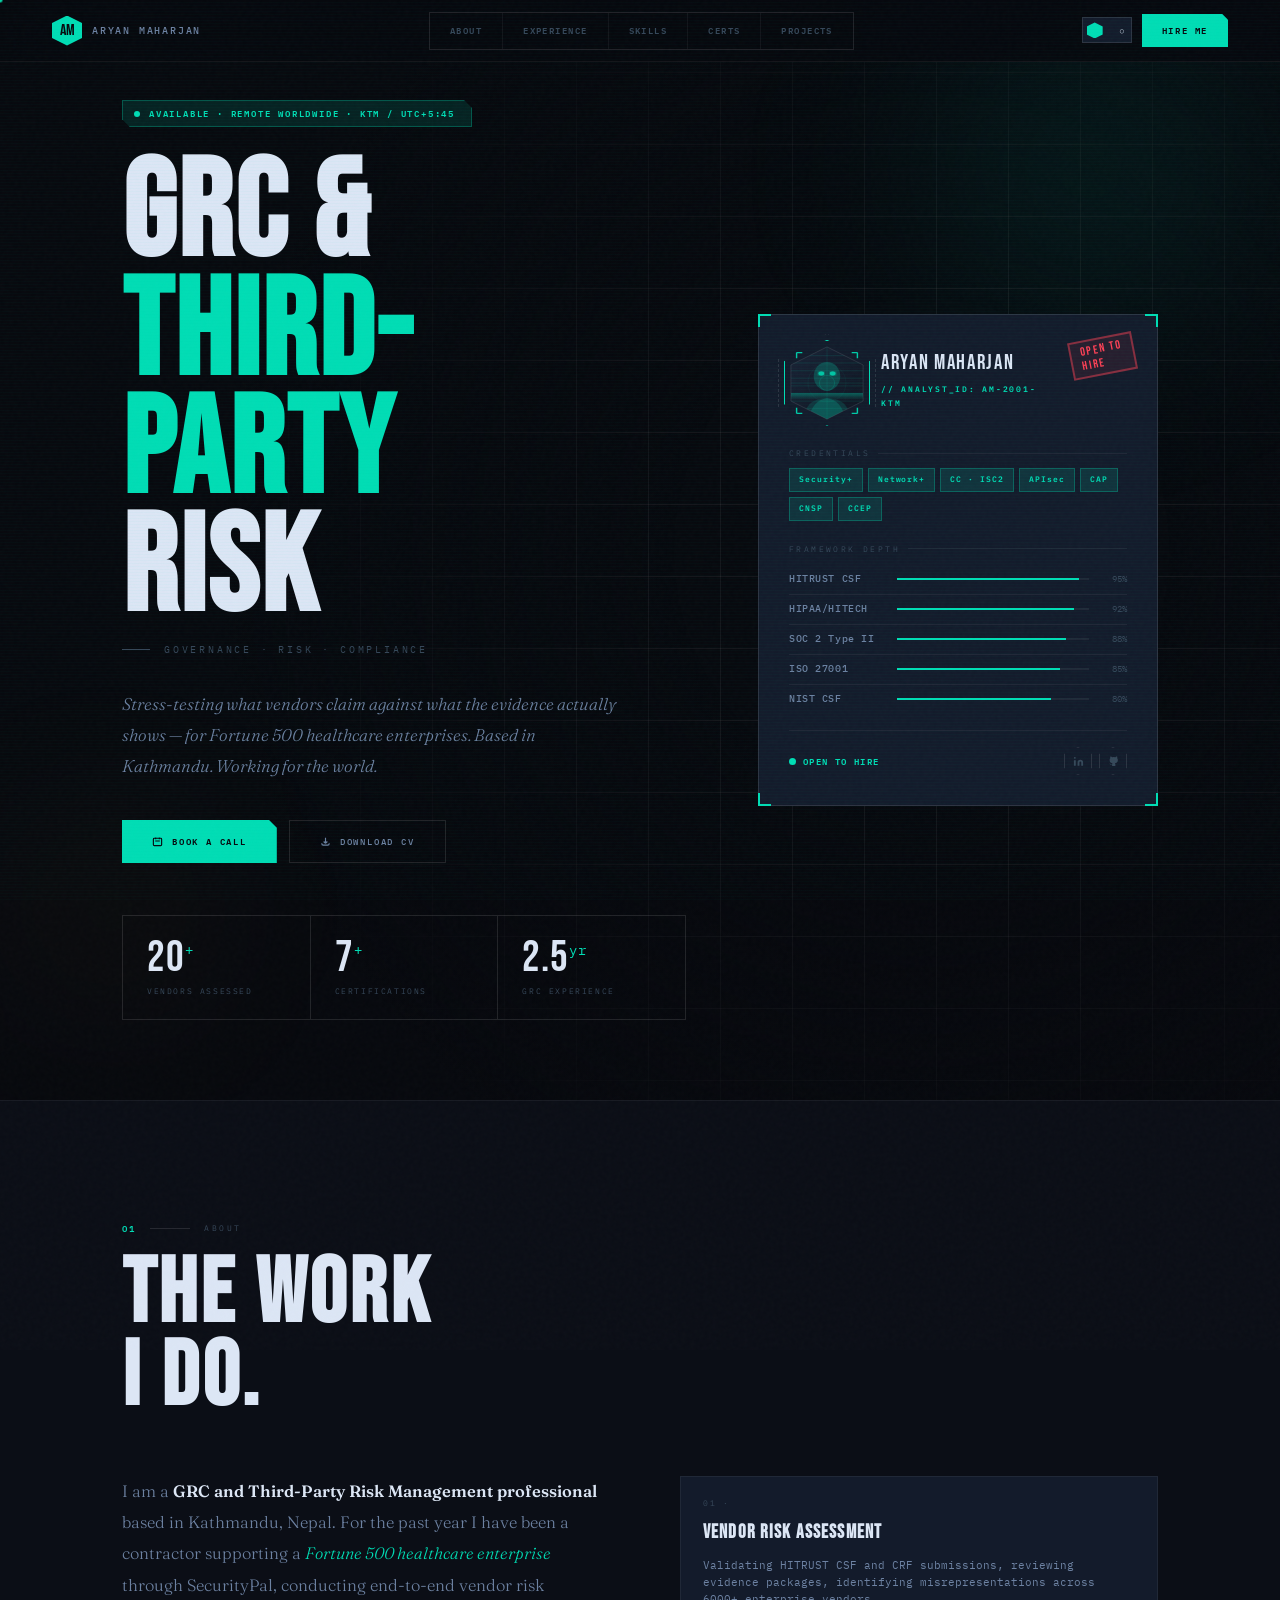
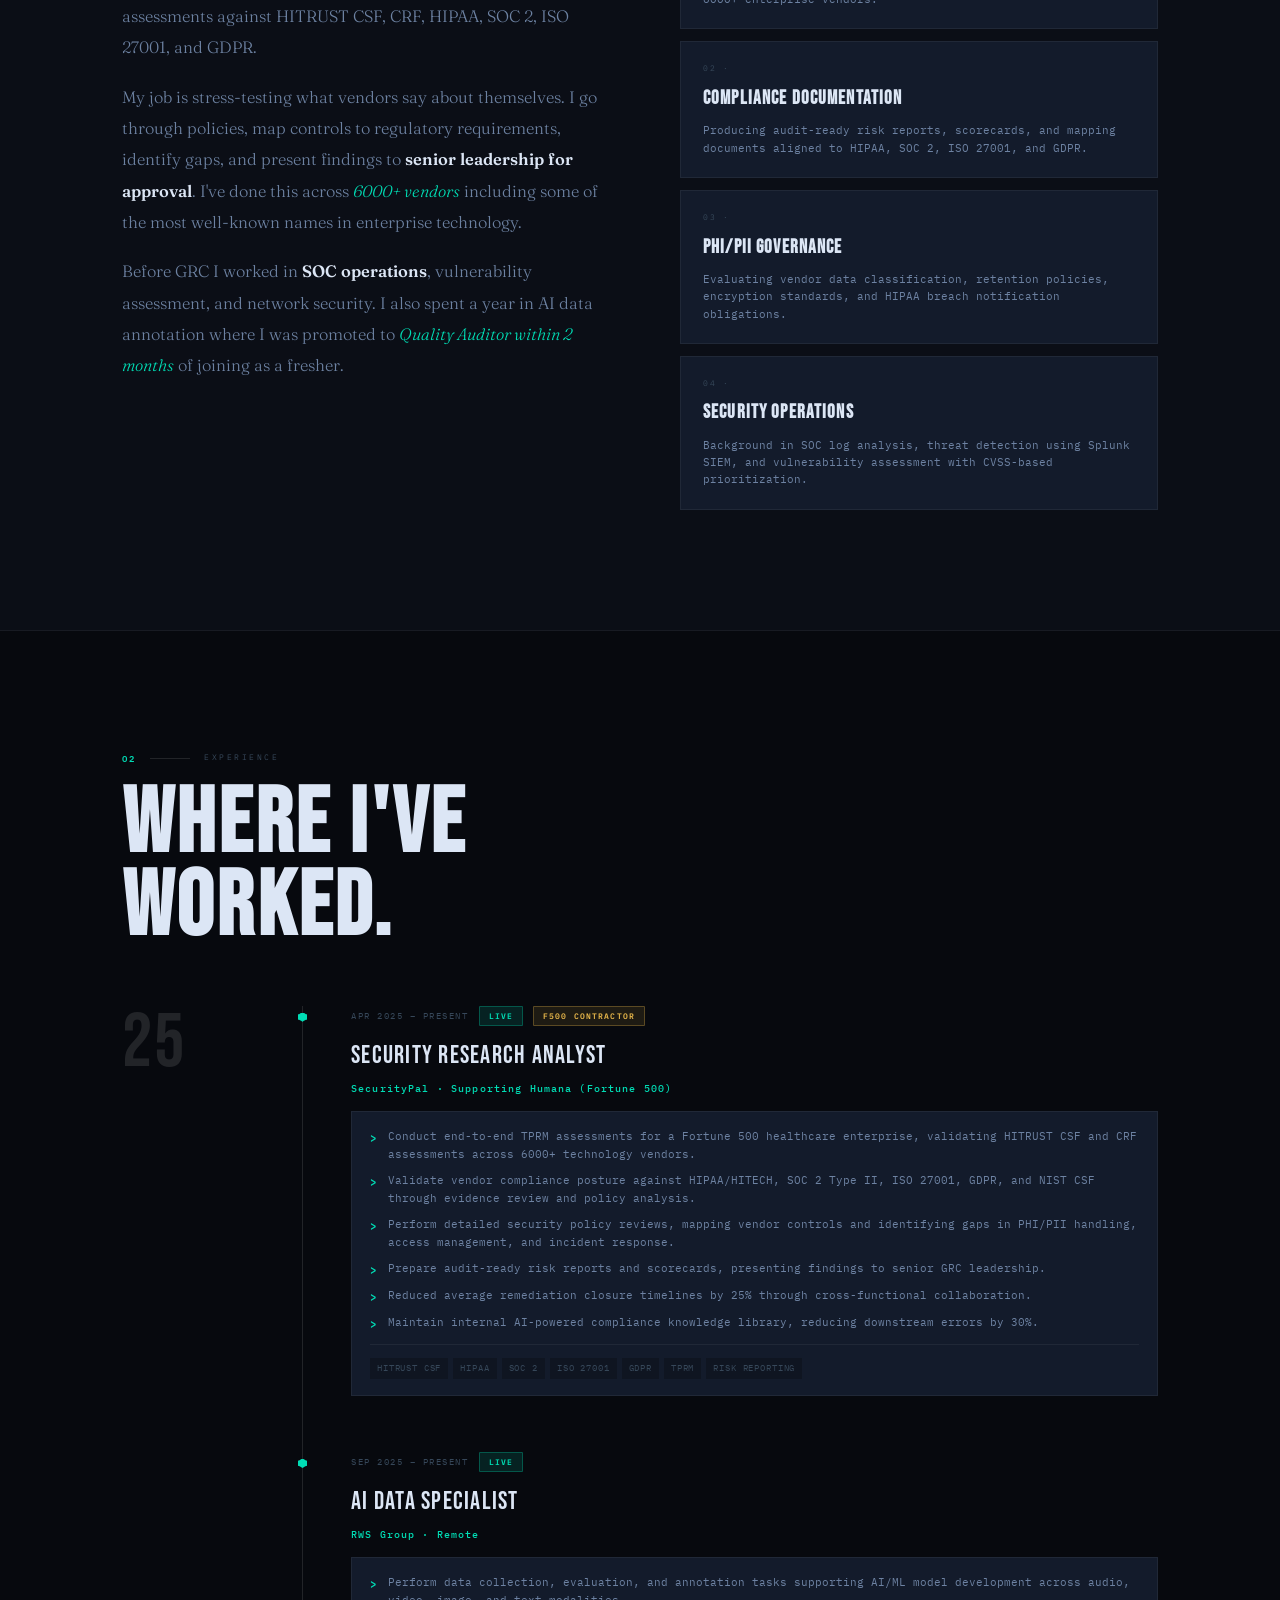
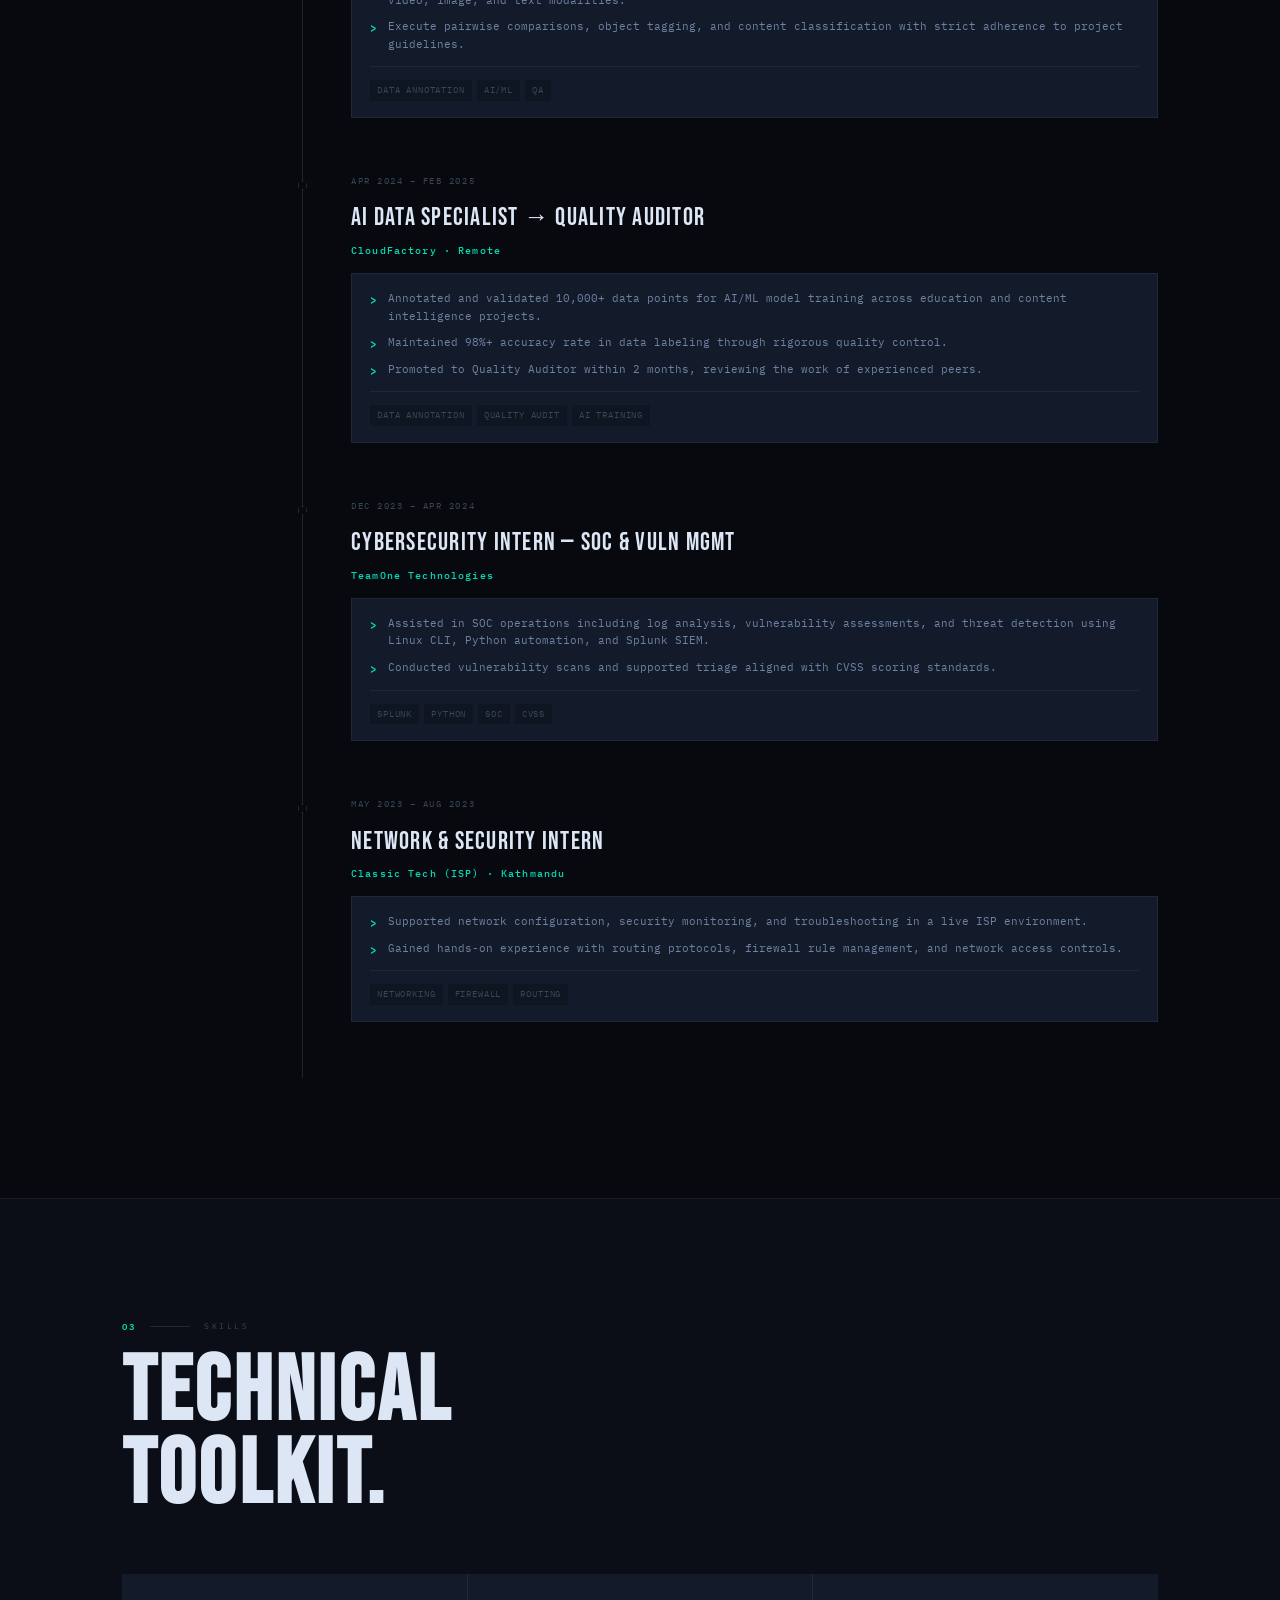
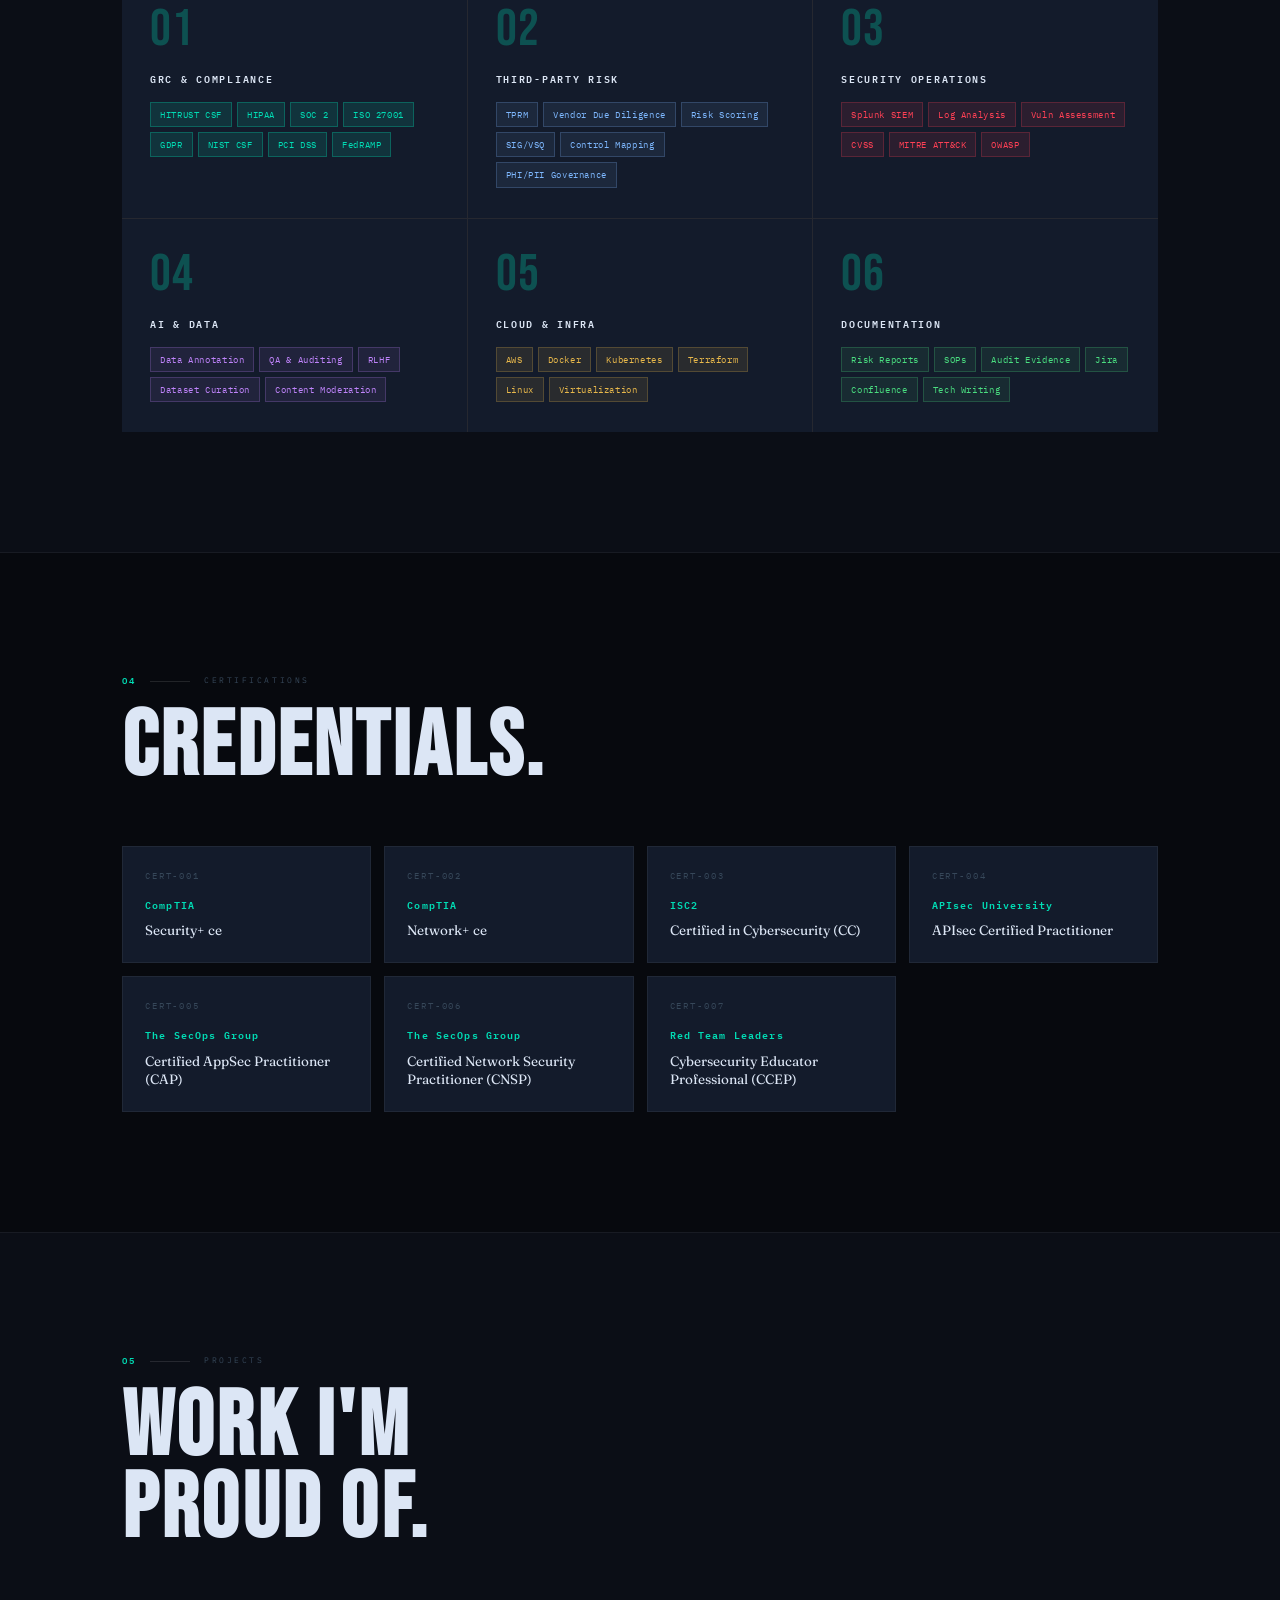
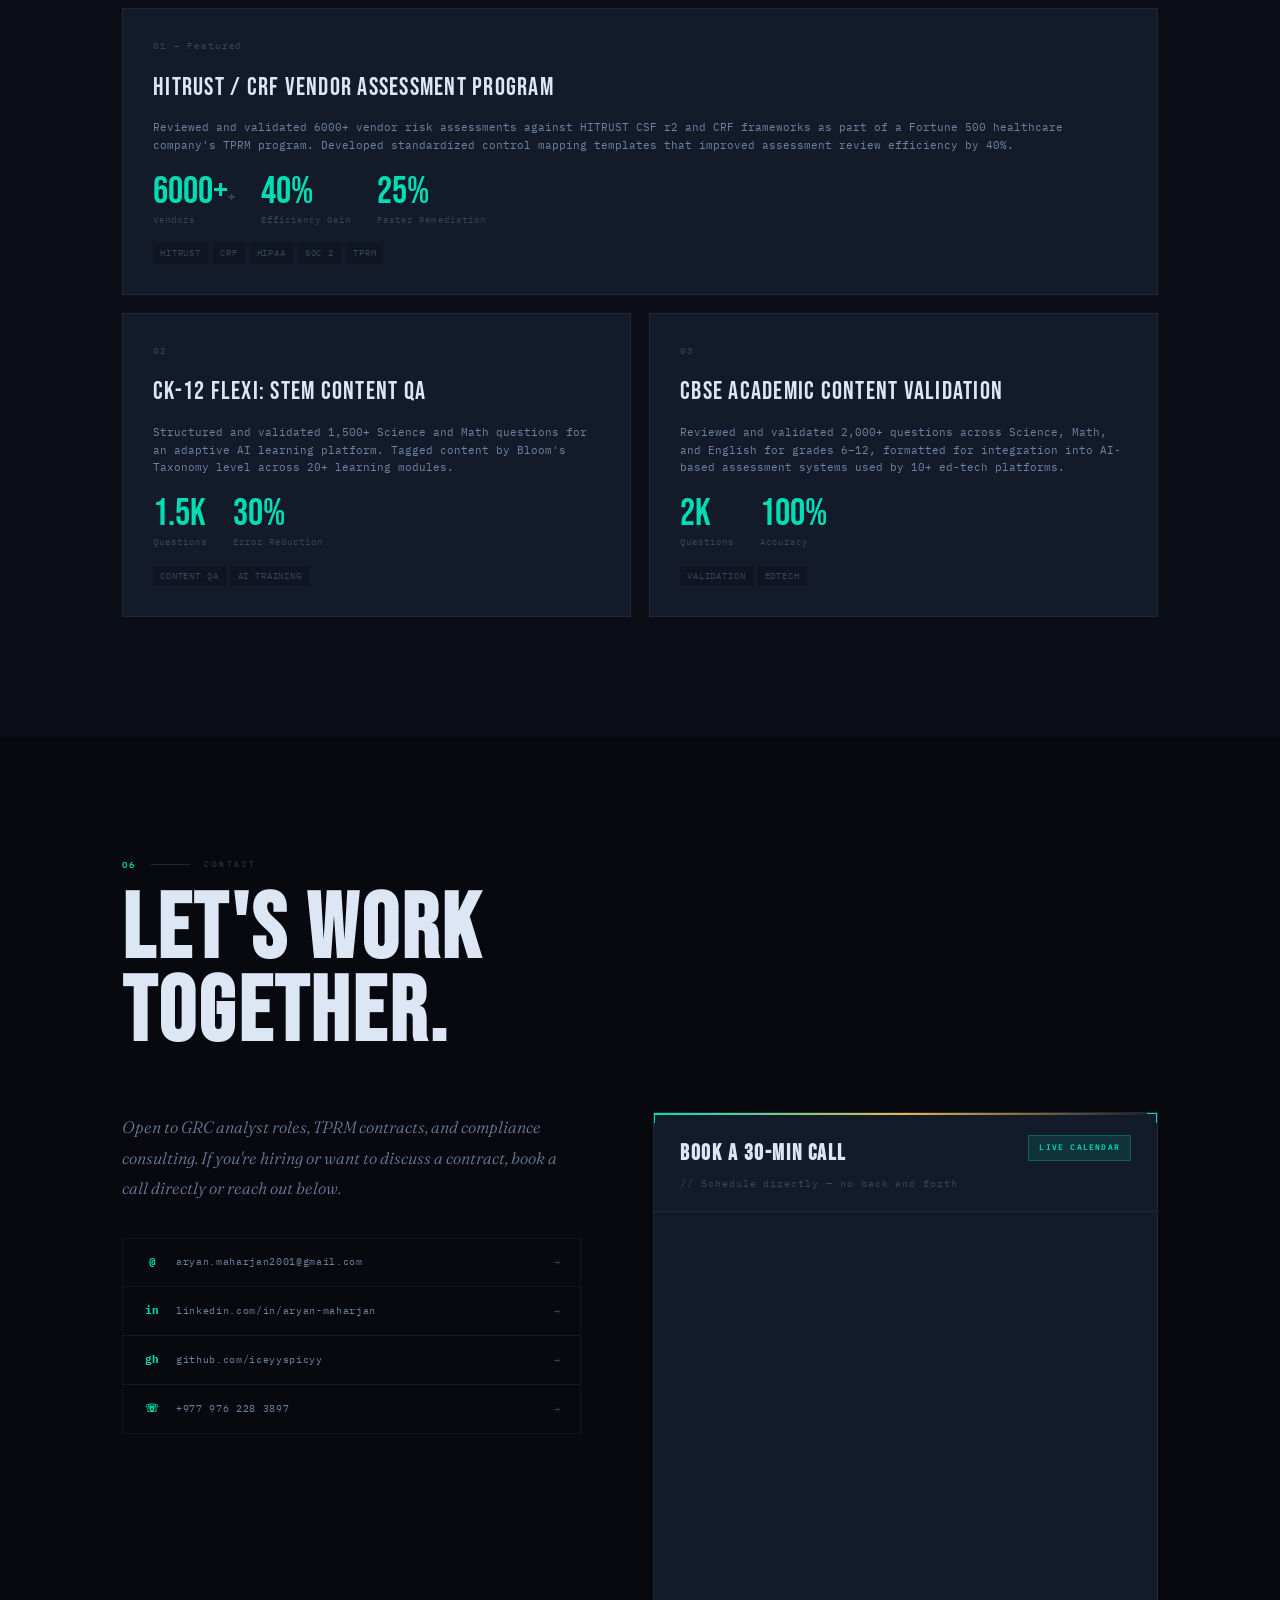
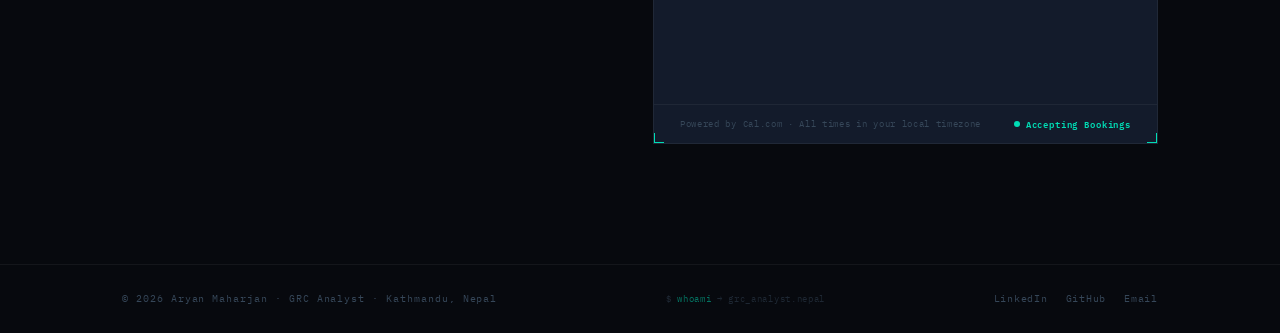
==== commit 21f6ace9: "Update vendor counts in risk assessment descriptions" ====
--- a/index.html
+++ b/index.html
@@ -1146,11 +1146,11 @@
     <div class="about-g">
       <div class="atext rev">
         <p>I am a <strong>GRC and Third-Party Risk Management professional</strong> based in Kathmandu, Nepal. For the past year I have been a contractor supporting a <em>Fortune 500 healthcare enterprise</em> through SecurityPal, conducting end-to-end vendor risk assessments against HITRUST CSF, CRF, HIPAA, SOC 2, ISO 27001, and GDPR.</p>
-        <p>My job is stress-testing what vendors say about themselves. I go through policies, map controls to regulatory requirements, identify gaps, and present findings to <strong>senior leadership for approval</strong>. I've done this across <em>20+ vendors</em> including some of the most well-known names in enterprise technology.</p>
+        <p>My job is stress-testing what vendors say about themselves. I go through policies, map controls to regulatory requirements, identify gaps, and present findings to <strong>senior leadership for approval</strong>. I've done this across <em>6000+ vendors</em> including some of the most well-known names in enterprise technology.</p>
         <p>Before GRC I worked in <strong>SOC operations</strong>, vulnerability assessment, and network security. I also spent a year in AI data annotation where I was promoted to <em>Quality Auditor within 2 months</em> of joining as a fresher.</p>
       </div>
       <div class="acards rev" style="transition-delay:.14s">
-        <div class="acard"><div class="acard-n">01 ·</div><h4>Vendor Risk Assessment</h4><p>Validating HITRUST CSF and CRF submissions, reviewing evidence packages, identifying misrepresentations across 20+ enterprise vendors.</p></div>
+        <div class="acard"><div class="acard-n">01 ·</div><h4>Vendor Risk Assessment</h4><p>Validating HITRUST CSF and CRF submissions, reviewing evidence packages, identifying misrepresentations across 6000+ enterprise vendors.</p></div>
         <div class="acard"><div class="acard-n">02 ·</div><h4>Compliance Documentation</h4><p>Producing audit-ready risk reports, scorecards, and mapping documents aligned to HIPAA, SOC 2, ISO 27001, and GDPR.</p></div>
         <div class="acard"><div class="acard-n">03 ·</div><h4>PHI/PII Governance</h4><p>Evaluating vendor data classification, retention policies, encryption standards, and HIPAA breach notification obligations.</p></div>
         <div class="acard"><div class="acard-n">04 ·</div><h4>Security Operations</h4><p>Background in SOC log analysis, threat detection using Splunk SIEM, and vulnerability assessment with CVSS-based prioritization.</p></div>
@@ -1175,7 +1175,7 @@
           <div class="erole">Security Research Analyst</div>
           <div class="ecomp">SecurityPal · Supporting Humana (Fortune 500)</div>
           <div class="ebody"><ul>
-            <li>Conduct end-to-end TPRM assessments for a Fortune 500 healthcare enterprise, validating HITRUST CSF and CRF assessments across 20+ technology vendors.</li>
+            <li>Conduct end-to-end TPRM assessments for a Fortune 500 healthcare enterprise, validating HITRUST CSF and CRF assessments across 6000+ technology vendors.</li>
             <li>Validate vendor compliance posture against HIPAA/HITECH, SOC 2 Type II, ISO 27001, GDPR, and NIST CSF through evidence review and policy analysis.</li>
             <li>Perform detailed security policy reviews, mapping vendor controls and identifying gaps in PHI/PII handling, access management, and incident response.</li>
             <li>Prepare audit-ready risk reports and scorecards, presenting findings to senior GRC leadership.</li>
@@ -1325,9 +1325,9 @@
       <div class="pcard span2 rev">
         <div class="pnum">01 — Featured</div>
         <div class="ptitle">HITRUST / CRF Vendor Assessment Program</div>
-        <p class="pdesc">Reviewed and validated 20+ vendor risk assessments against HITRUST CSF r2 and CRF frameworks as part of a Fortune 500 healthcare company's TPRM program. Developed standardized control mapping templates that improved assessment review efficiency by 40%.</p>
+        <p class="pdesc">Reviewed and validated 6000+ vendor risk assessments against HITRUST CSF r2 and CRF frameworks as part of a Fortune 500 healthcare company's TPRM program. Developed standardized control mapping templates that improved assessment review efficiency by 40%.</p>
         <div class="pmets">
-          <div><div class="pmet-v">20<span style="font-size:18px;color:var(--txt3)">+</span></div><div class="pmet-l">Vendors</div></div>
+          <div><div class="pmet-v">6000+<span style="font-size:18px;color:var(--txt3)">+</span></div><div class="pmet-l">Vendors</div></div>
           <div><div class="pmet-v">40%</div><div class="pmet-l">Efficiency Gain</div></div>
           <div><div class="pmet-v">25%</div><div class="pmet-l">Faster Remediation</div></div>
         </div>
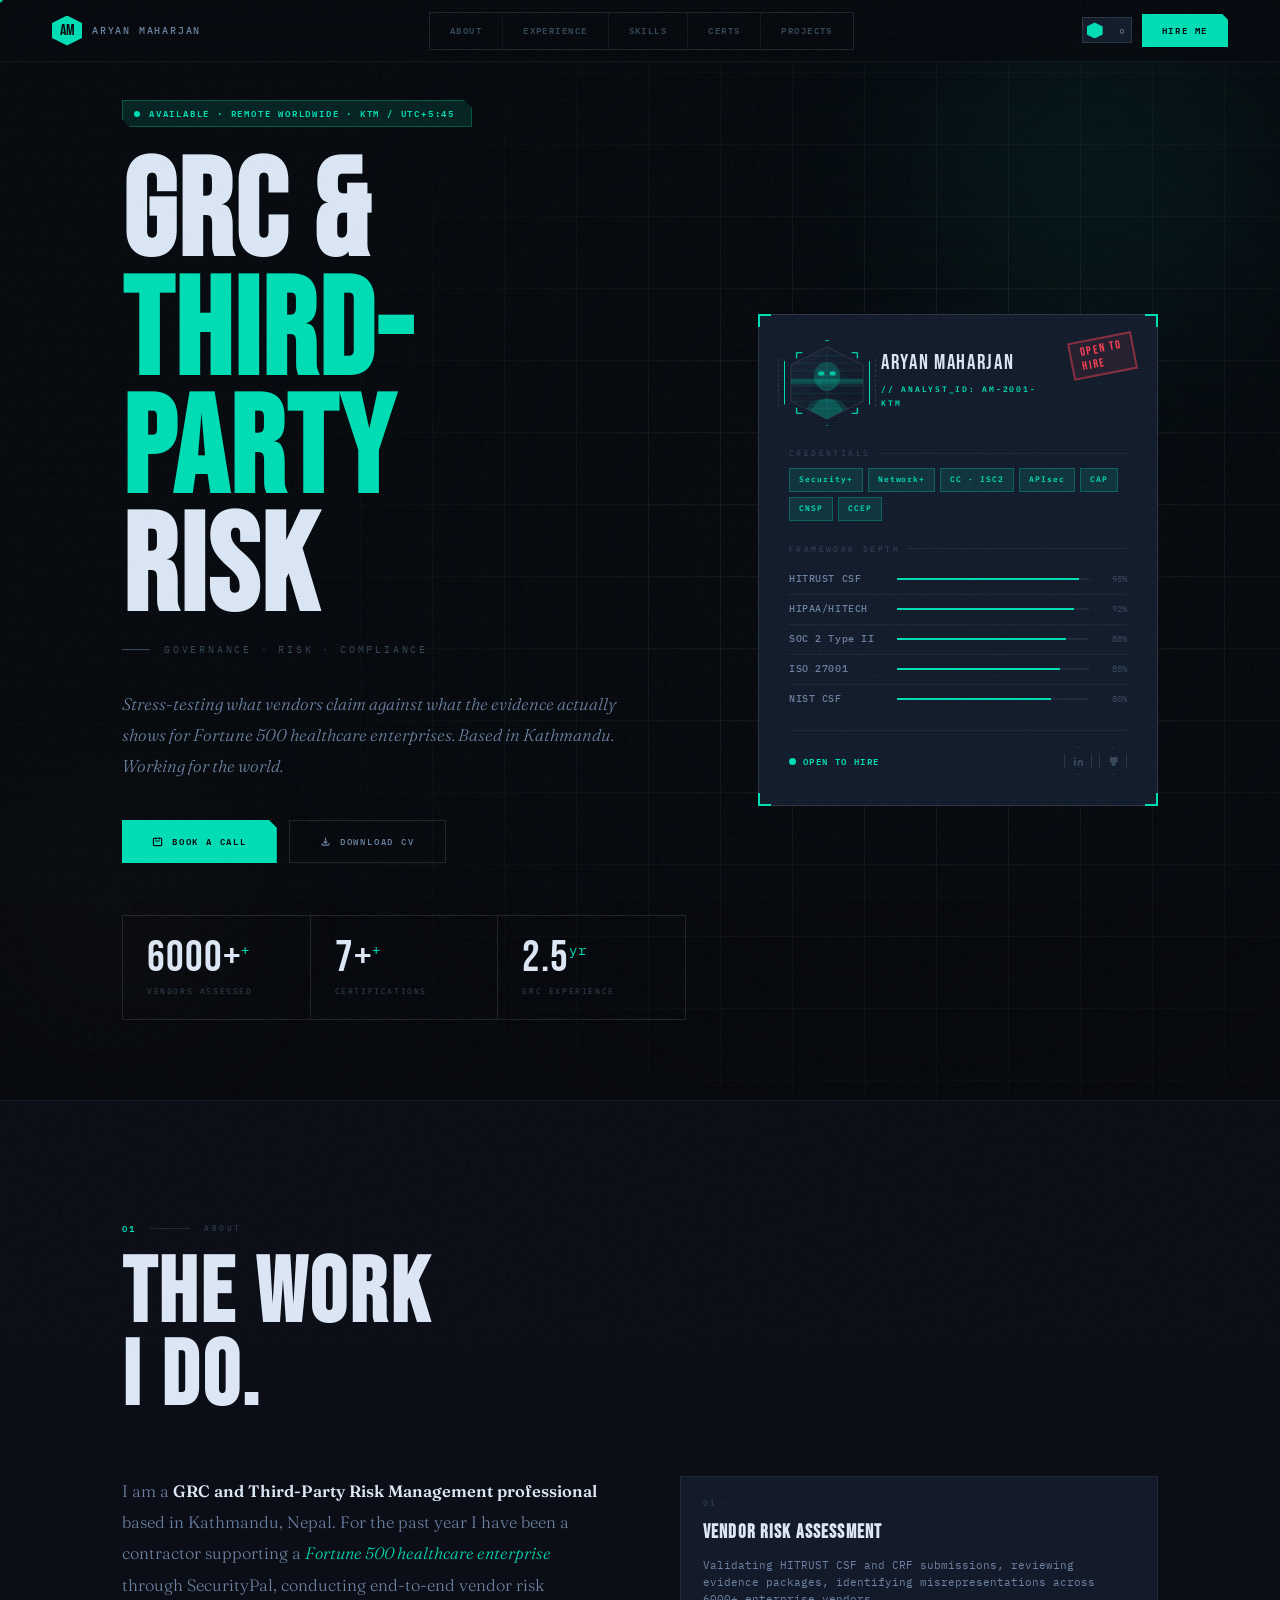
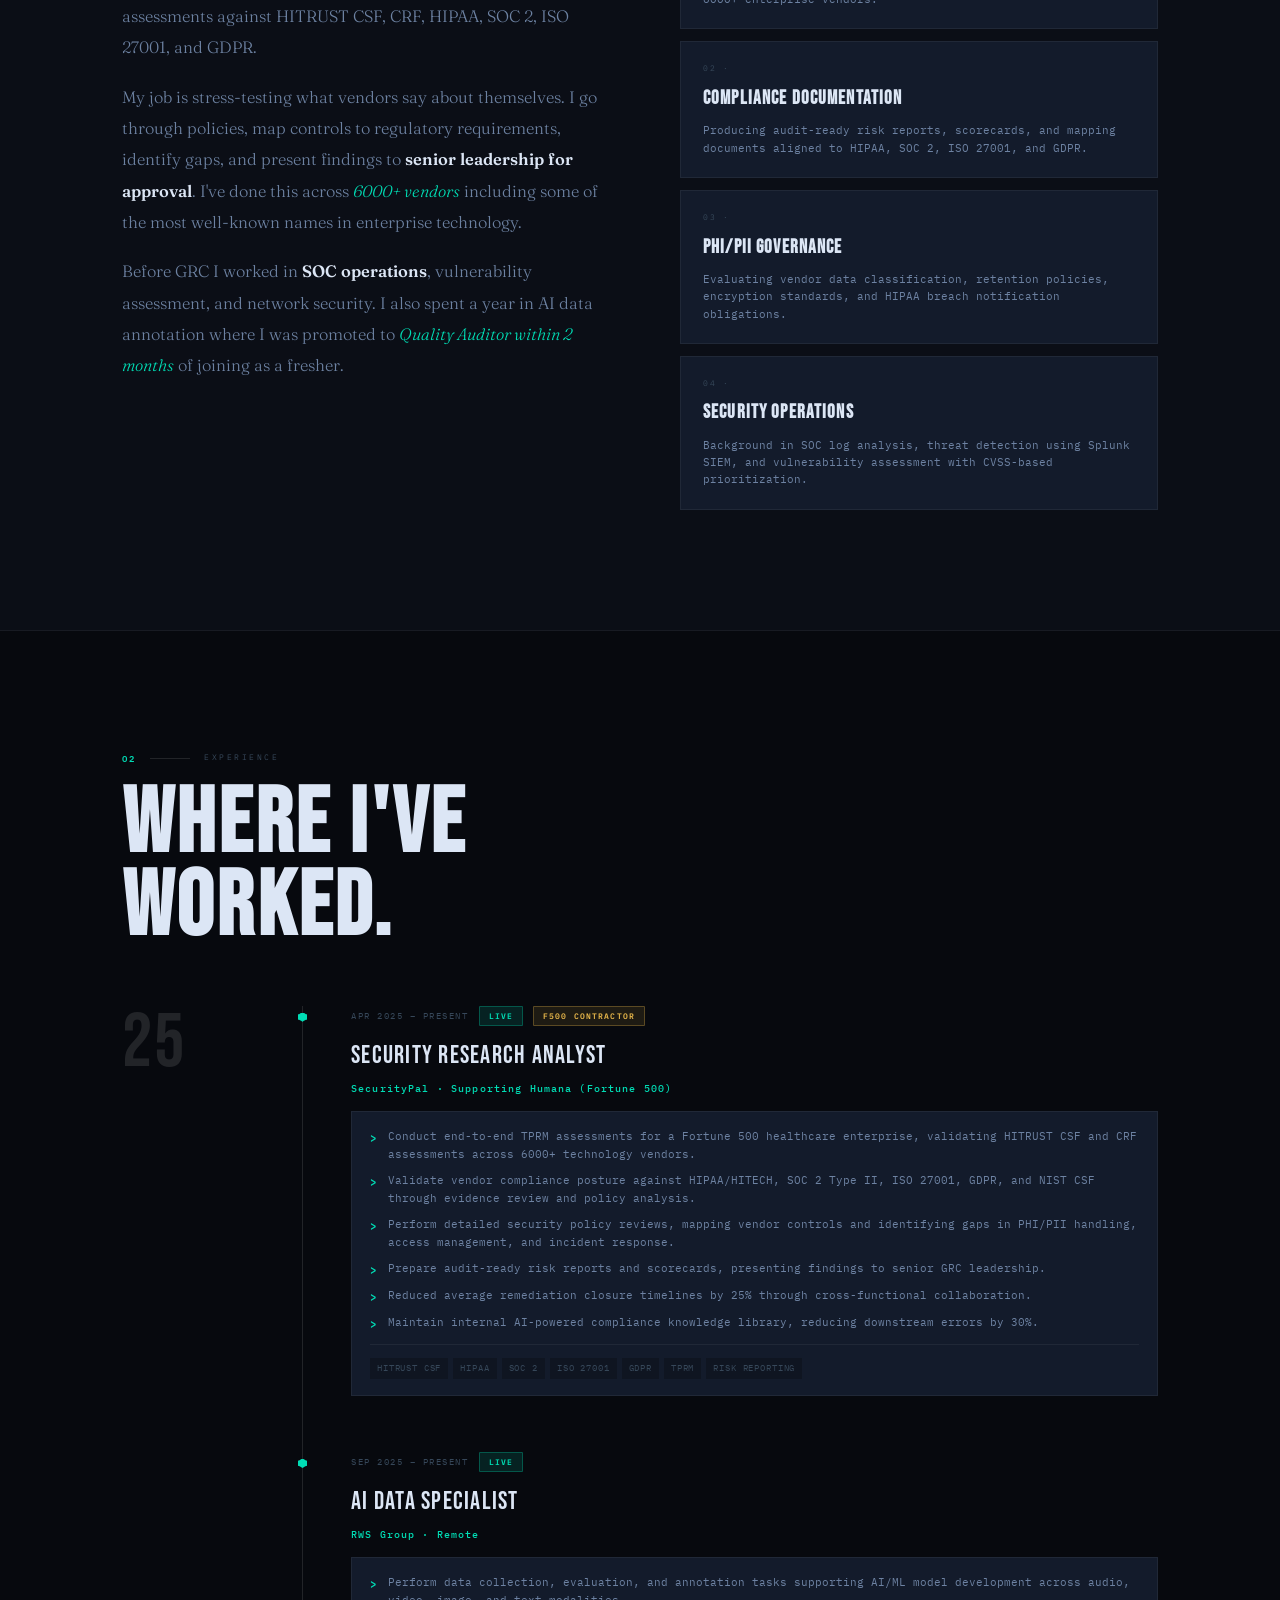
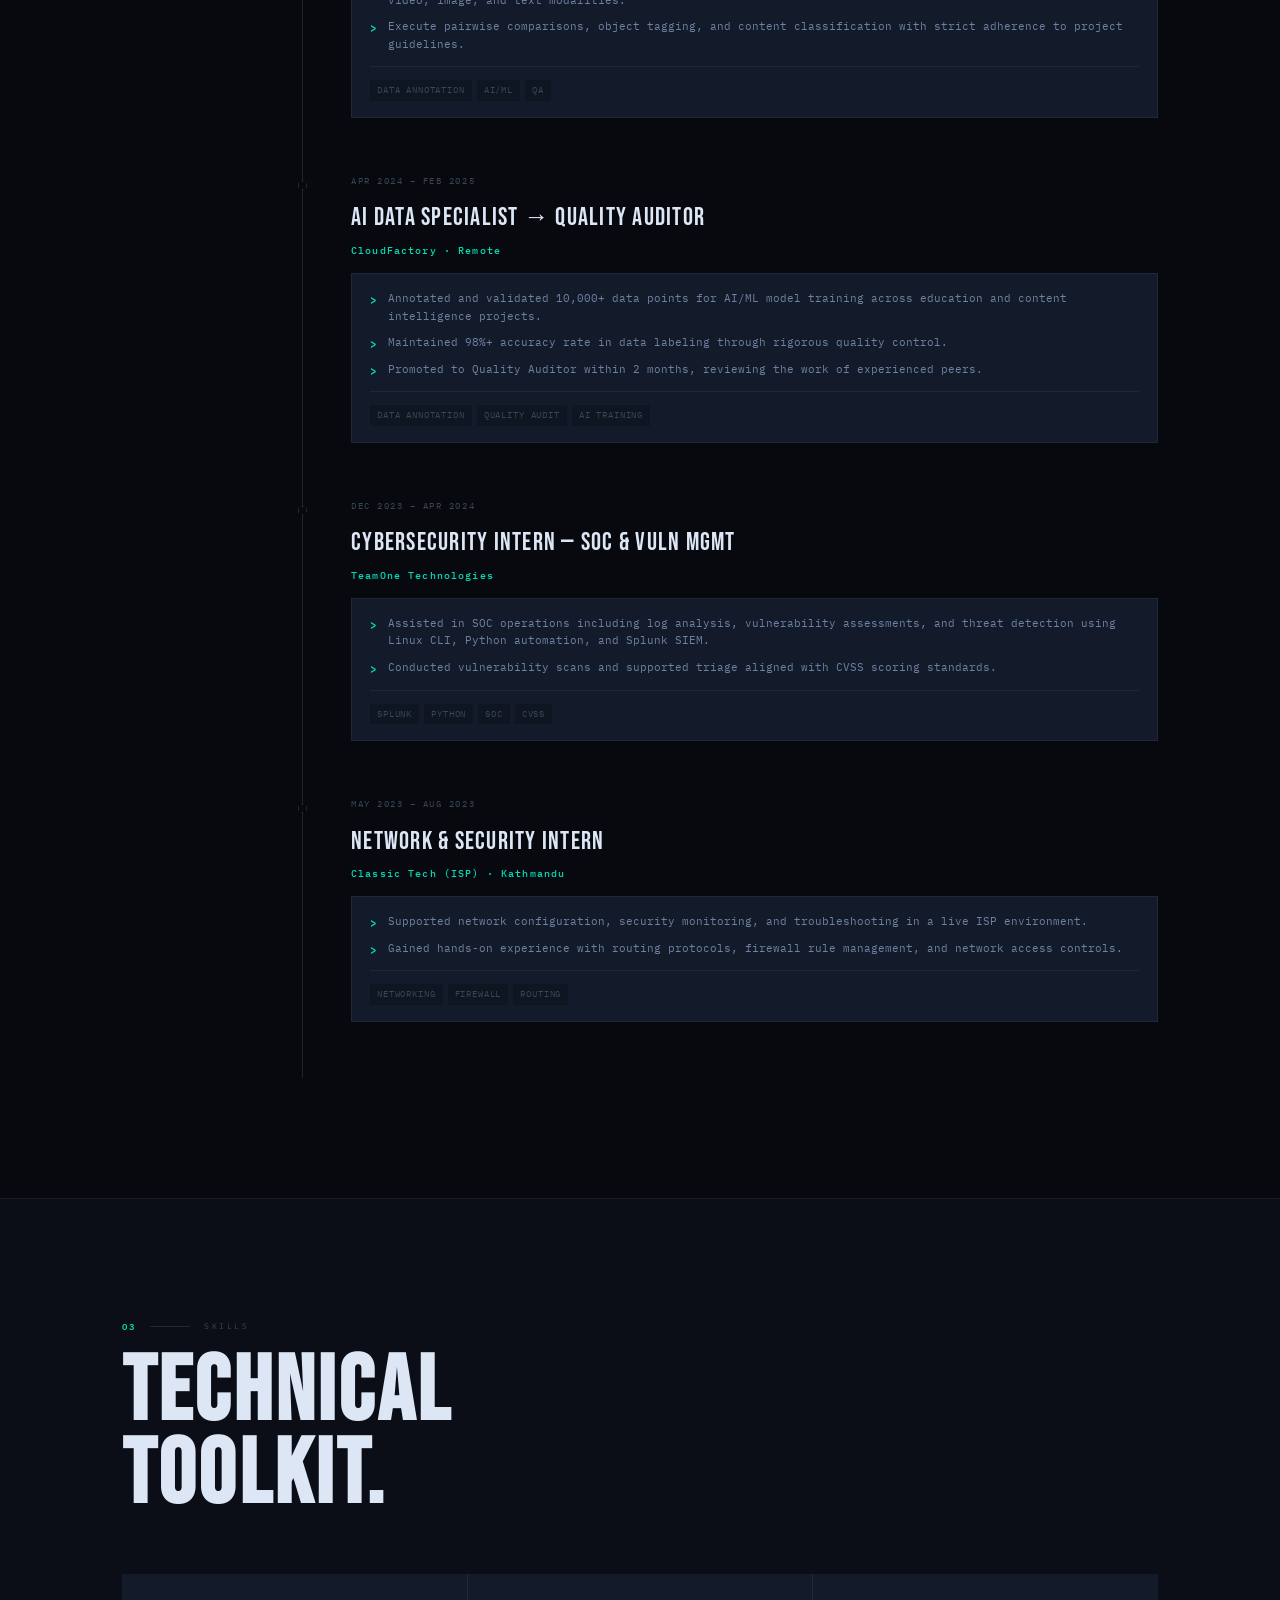
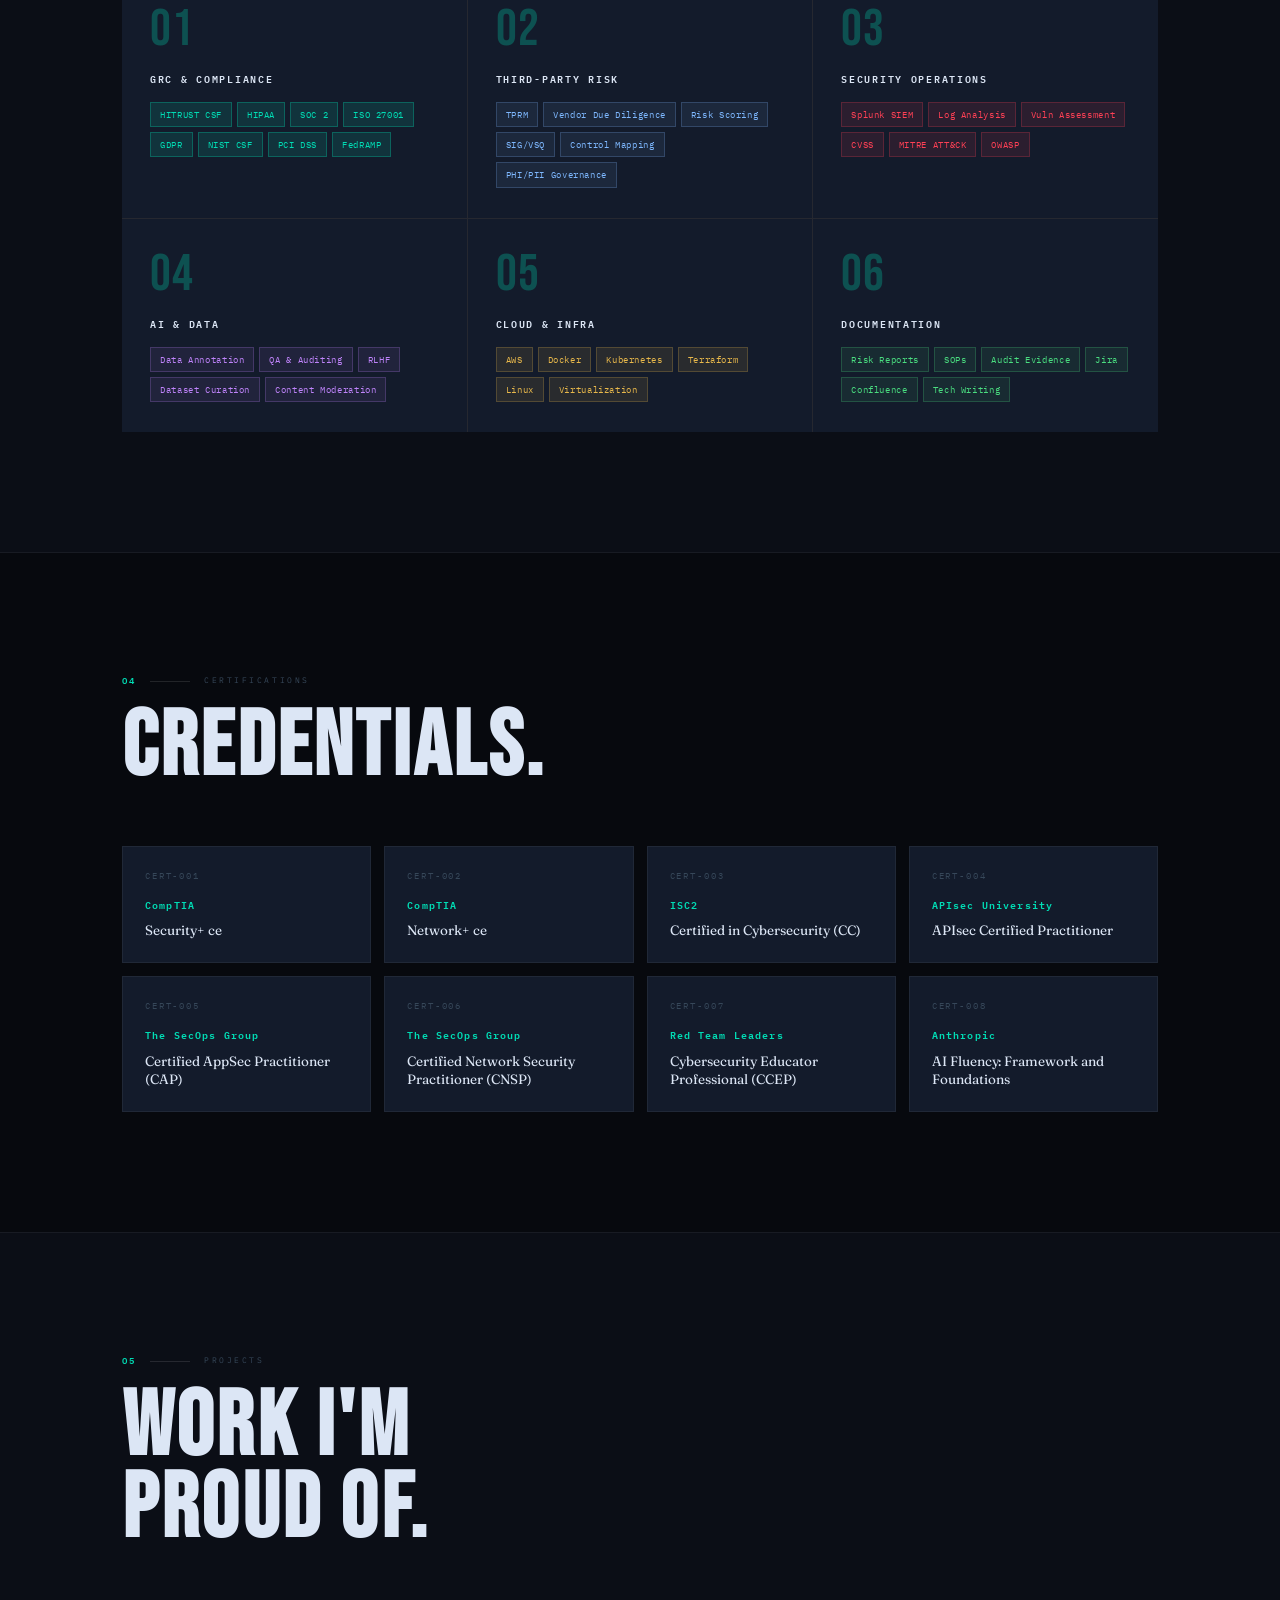
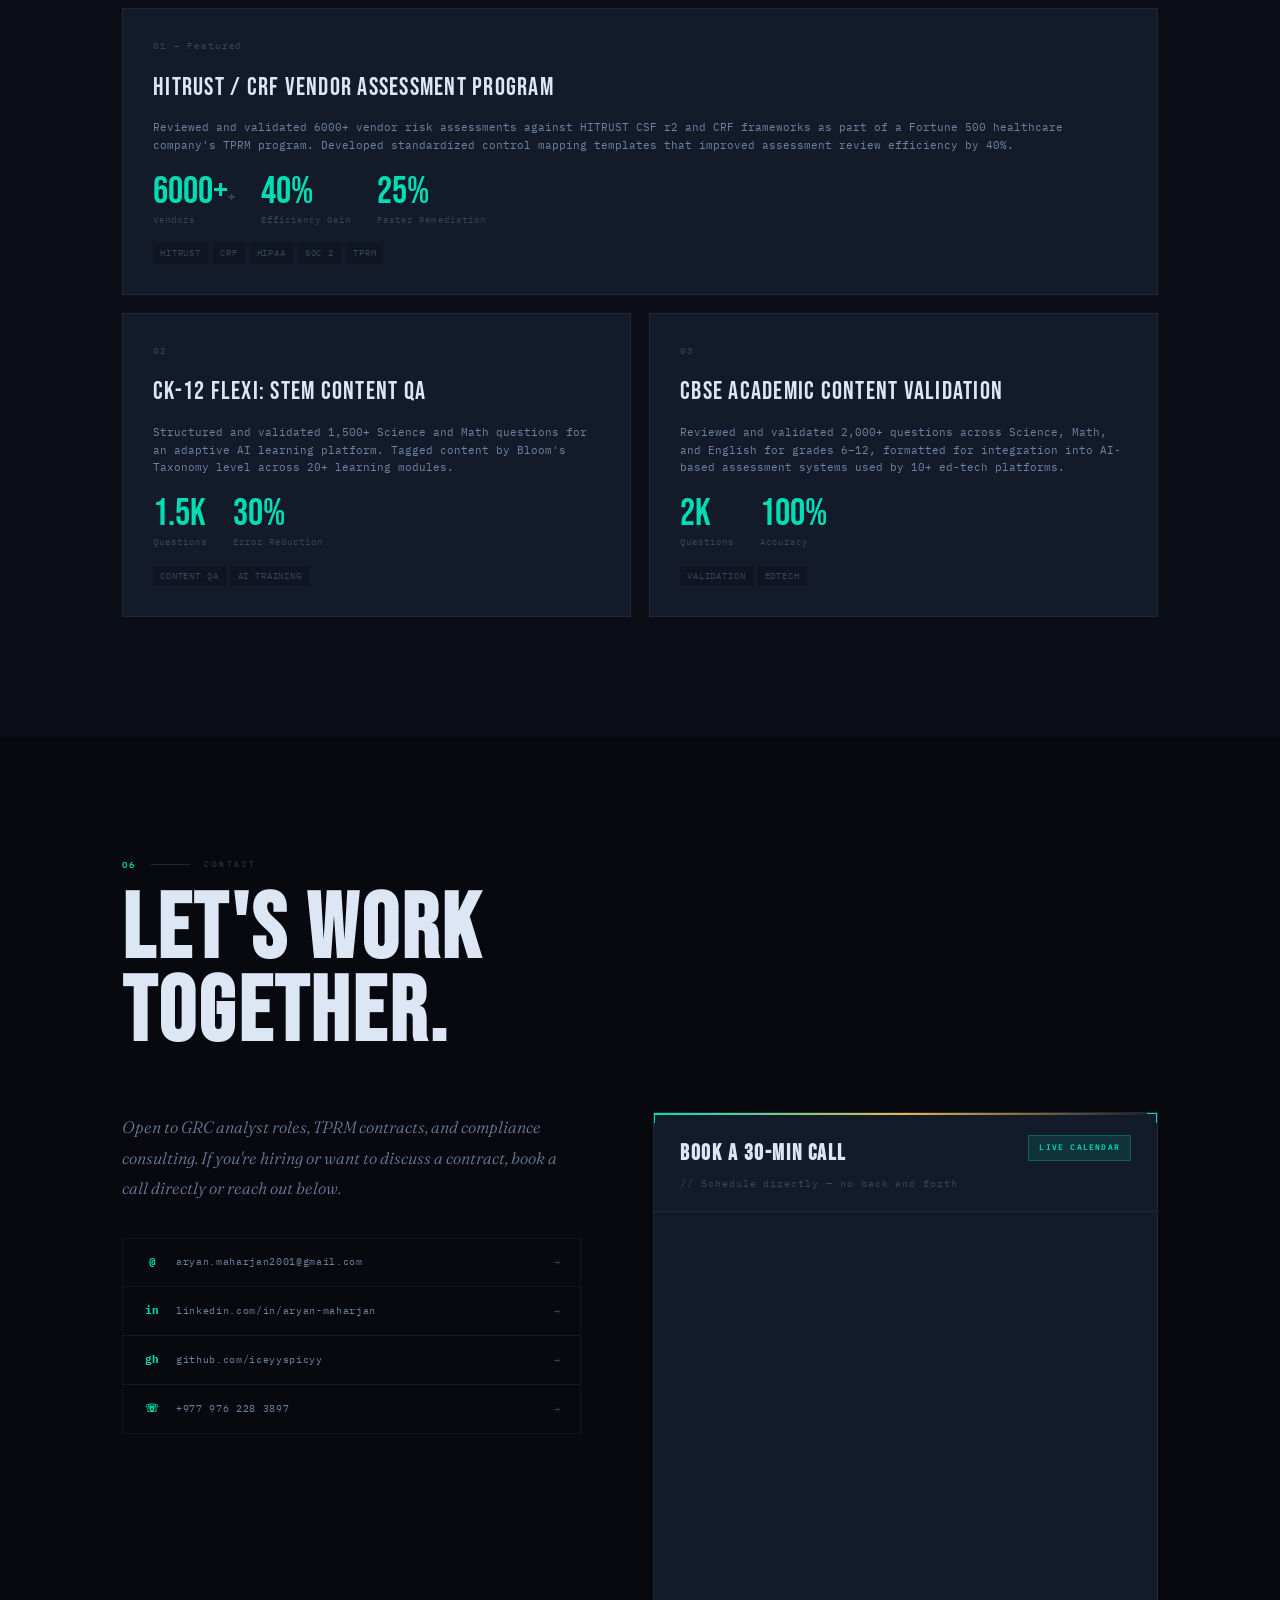
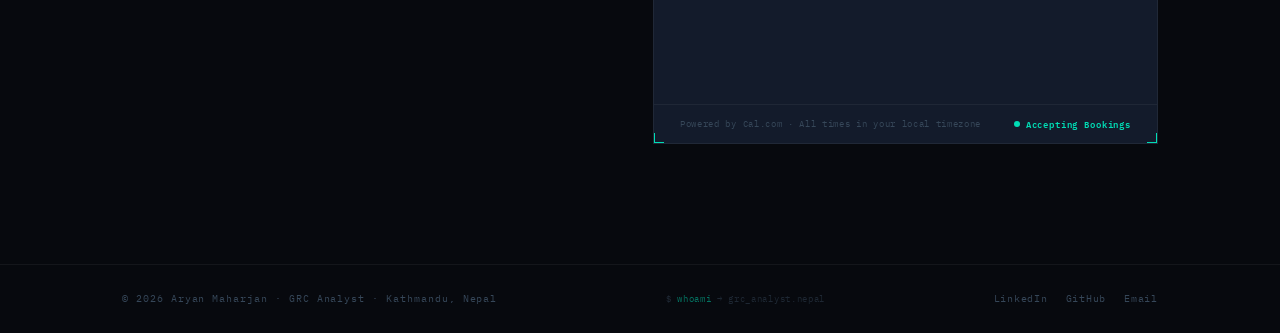
==== commit 6adcb852: "Update vendor claims and add new certification" ====
--- a/index.html
+++ b/index.html
@@ -1003,7 +1003,7 @@
         <div class="hero-sub">Governance · Risk · Compliance</div>
 
         <p class="hero-desc">
-          Stress-testing what vendors claim against what the evidence actually shows — for Fortune 500 healthcare enterprises. Based in Kathmandu. Working for the world.
+          Stress-testing what vendors claim against what the evidence actually shows for Fortune 500 healthcare enterprises. Based in Kathmandu. Working for the world.
         </p>
 
         <div class="hero-btns">
@@ -1019,11 +1019,11 @@
 
         <div class="hmetrics">
           <div class="hmet">
-            <span class="hmet-val">20<sup>+</sup></span>
+            <span class="hmet-val">6000+<sup>+</sup></span>
             <div class="hmet-lbl">Vendors Assessed</div>
           </div>
           <div class="hmet">
-            <span class="hmet-val">7<sup>+</sup></span>
+            <span class="hmet-val">7+<sup>+</sup></span>
             <div class="hmet-lbl">Certifications</div>
           </div>
           <div class="hmet">
@@ -1309,6 +1309,7 @@
       <div class="ccard rev" style="transition-delay:.1s"><div class="cc-num">CERT-005</div><div class="cc-issuer">The SecOps Group</div><div class="cc-name">Certified AppSec Practitioner (CAP)</div></div>
       <div class="ccard rev" style="transition-delay:.15s"><div class="cc-num">CERT-006</div><div class="cc-issuer">The SecOps Group</div><div class="cc-name">Certified Network Security Practitioner (CNSP)</div></div>
       <div class="ccard rev" style="transition-delay:.2s"><div class="cc-num">CERT-007</div><div class="cc-issuer">Red Team Leaders</div><div class="cc-name">Cybersecurity Educator Professional (CCEP)</div></div>
+      <div class="ccard rev" style="transition-delay:.2s"><div class="cc-num">CERT-008</div><div class="cc-issuer">Anthropic</div><div class="cc-name">AI Fluency: Framework and Foundations</div></div>
     </div>
   </div>
 </section>
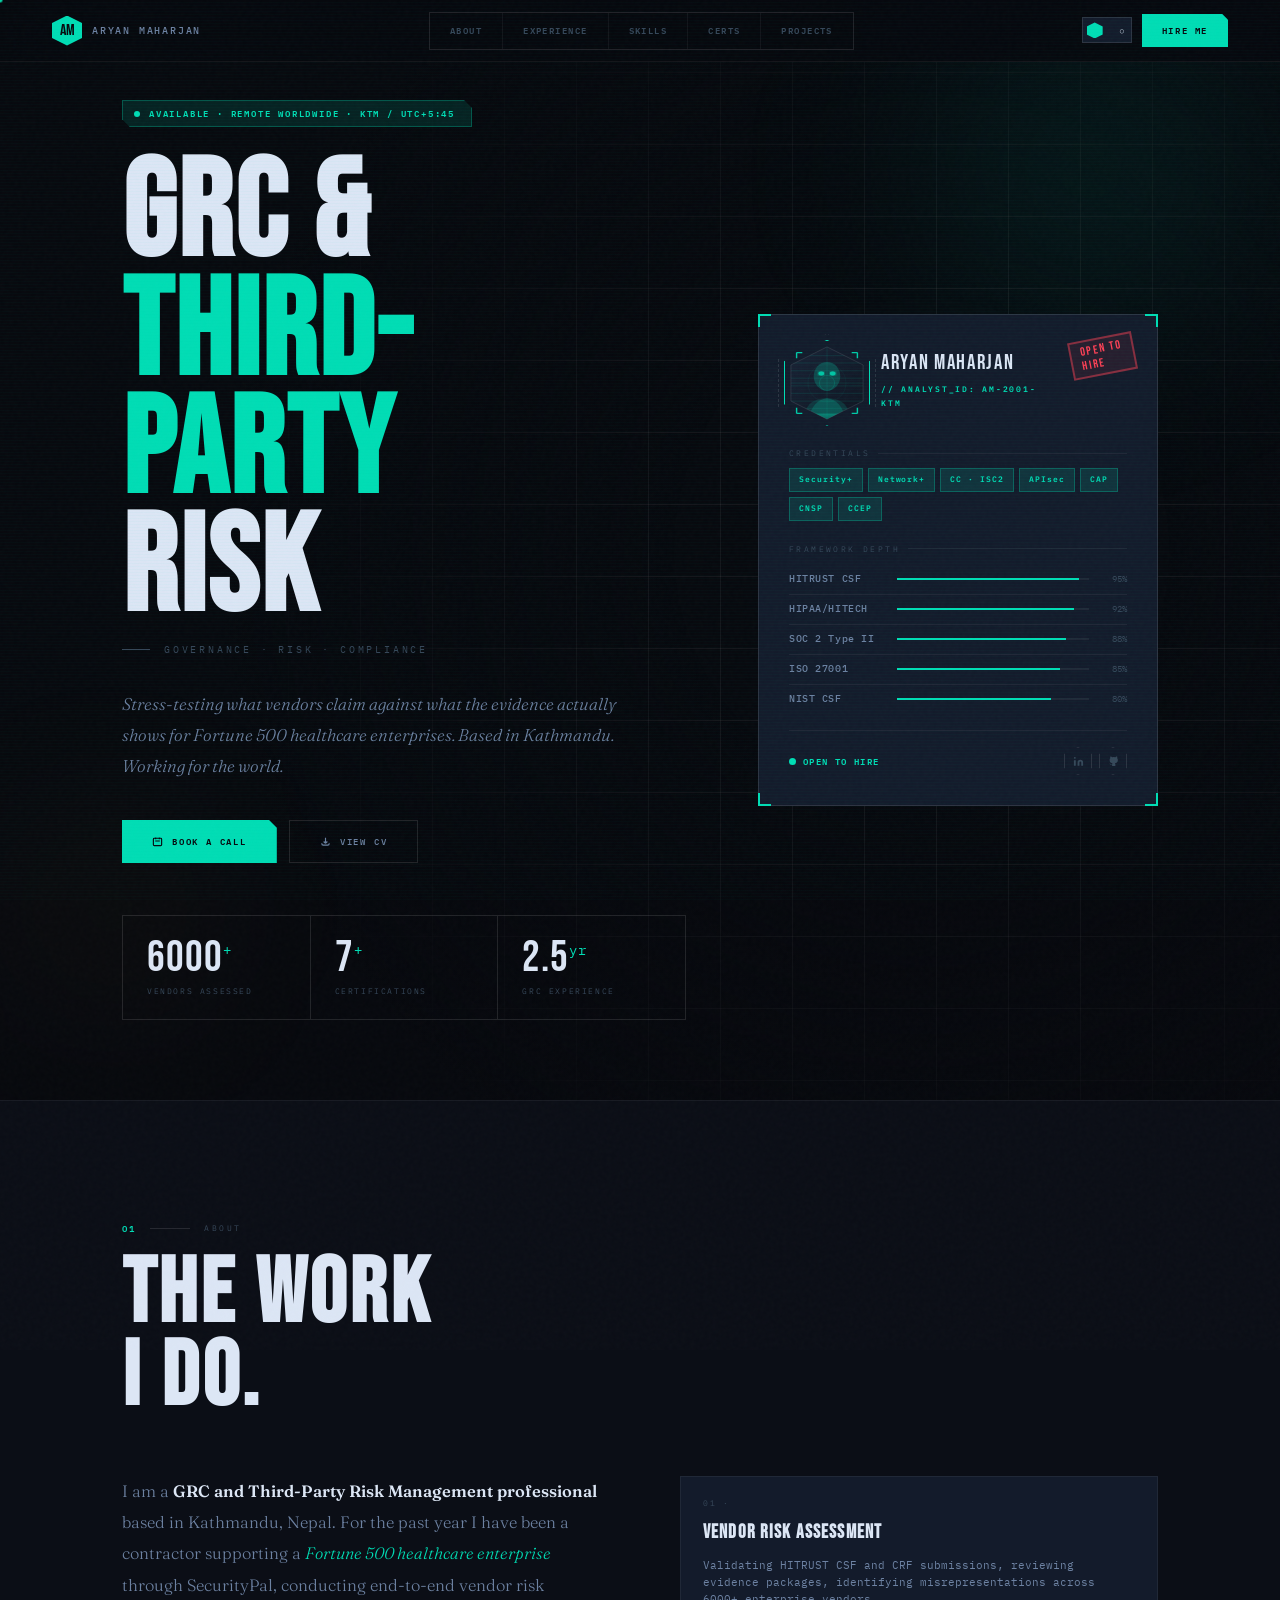
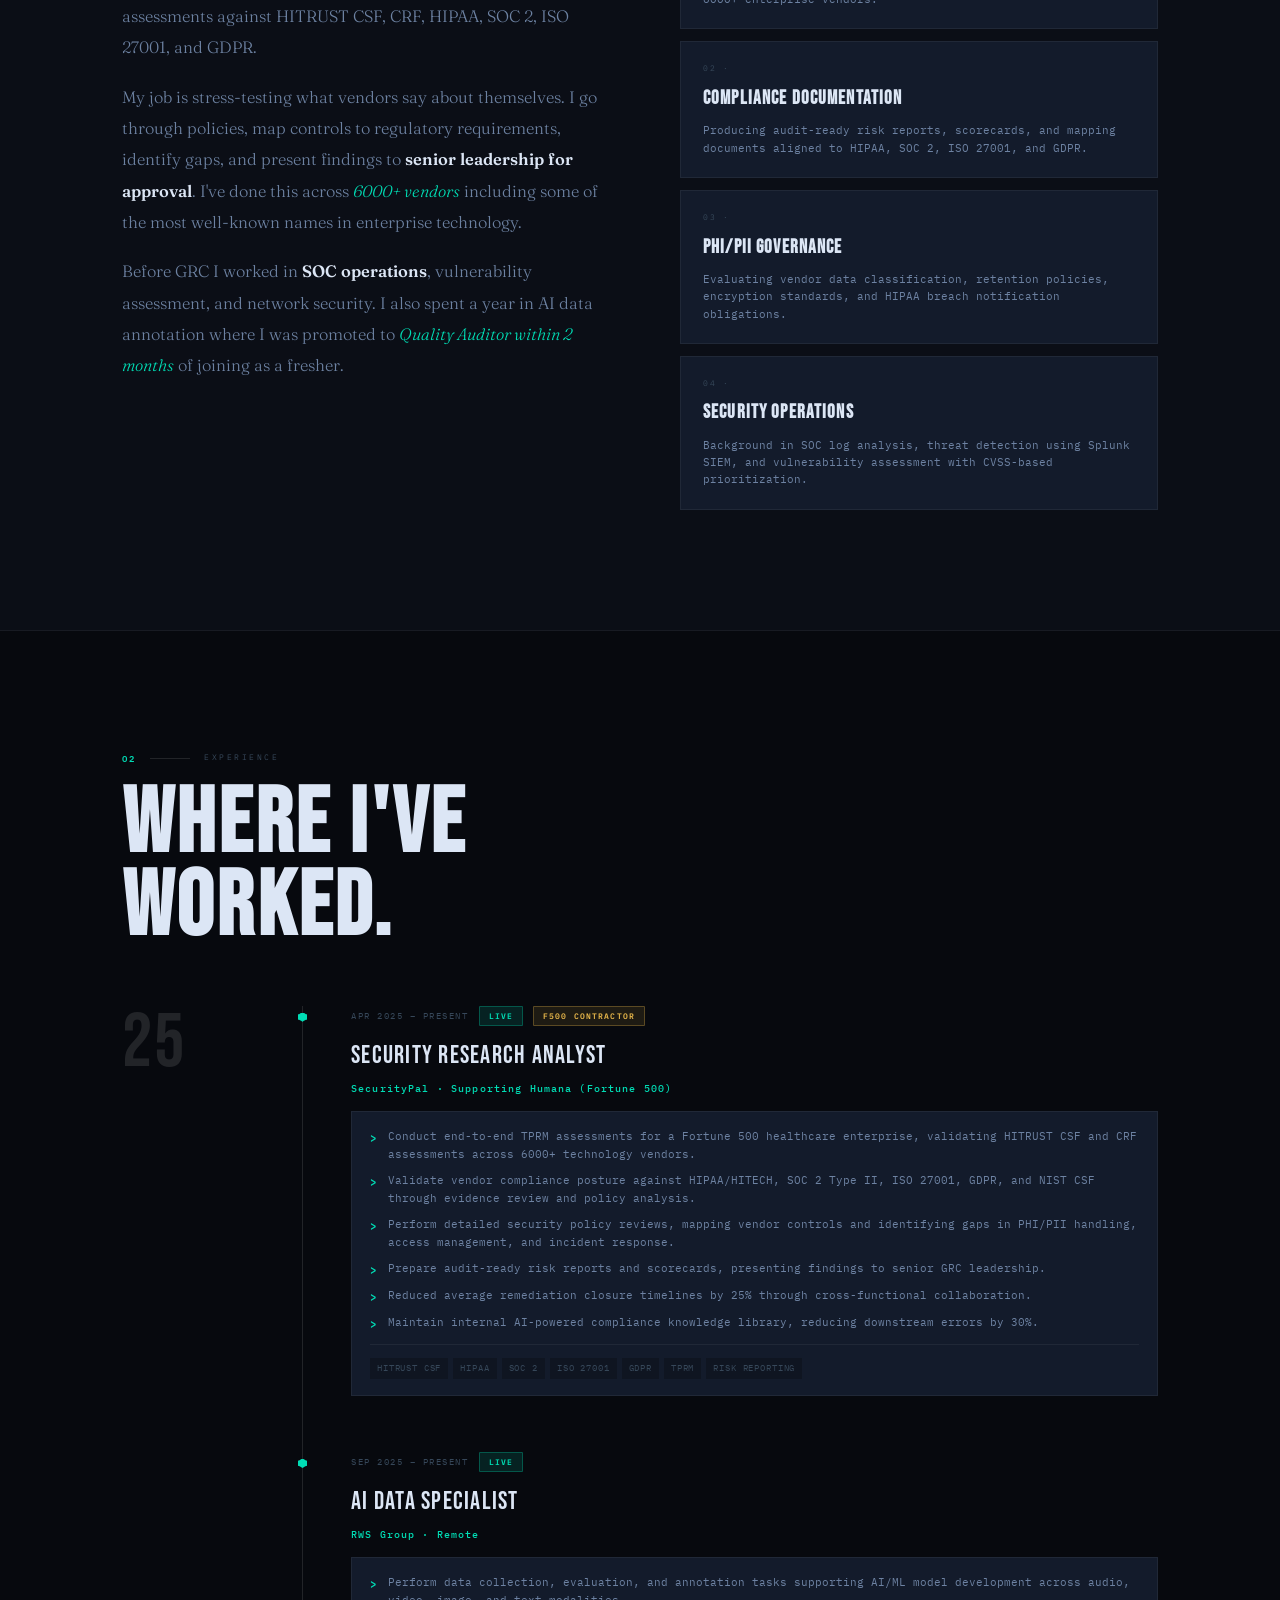
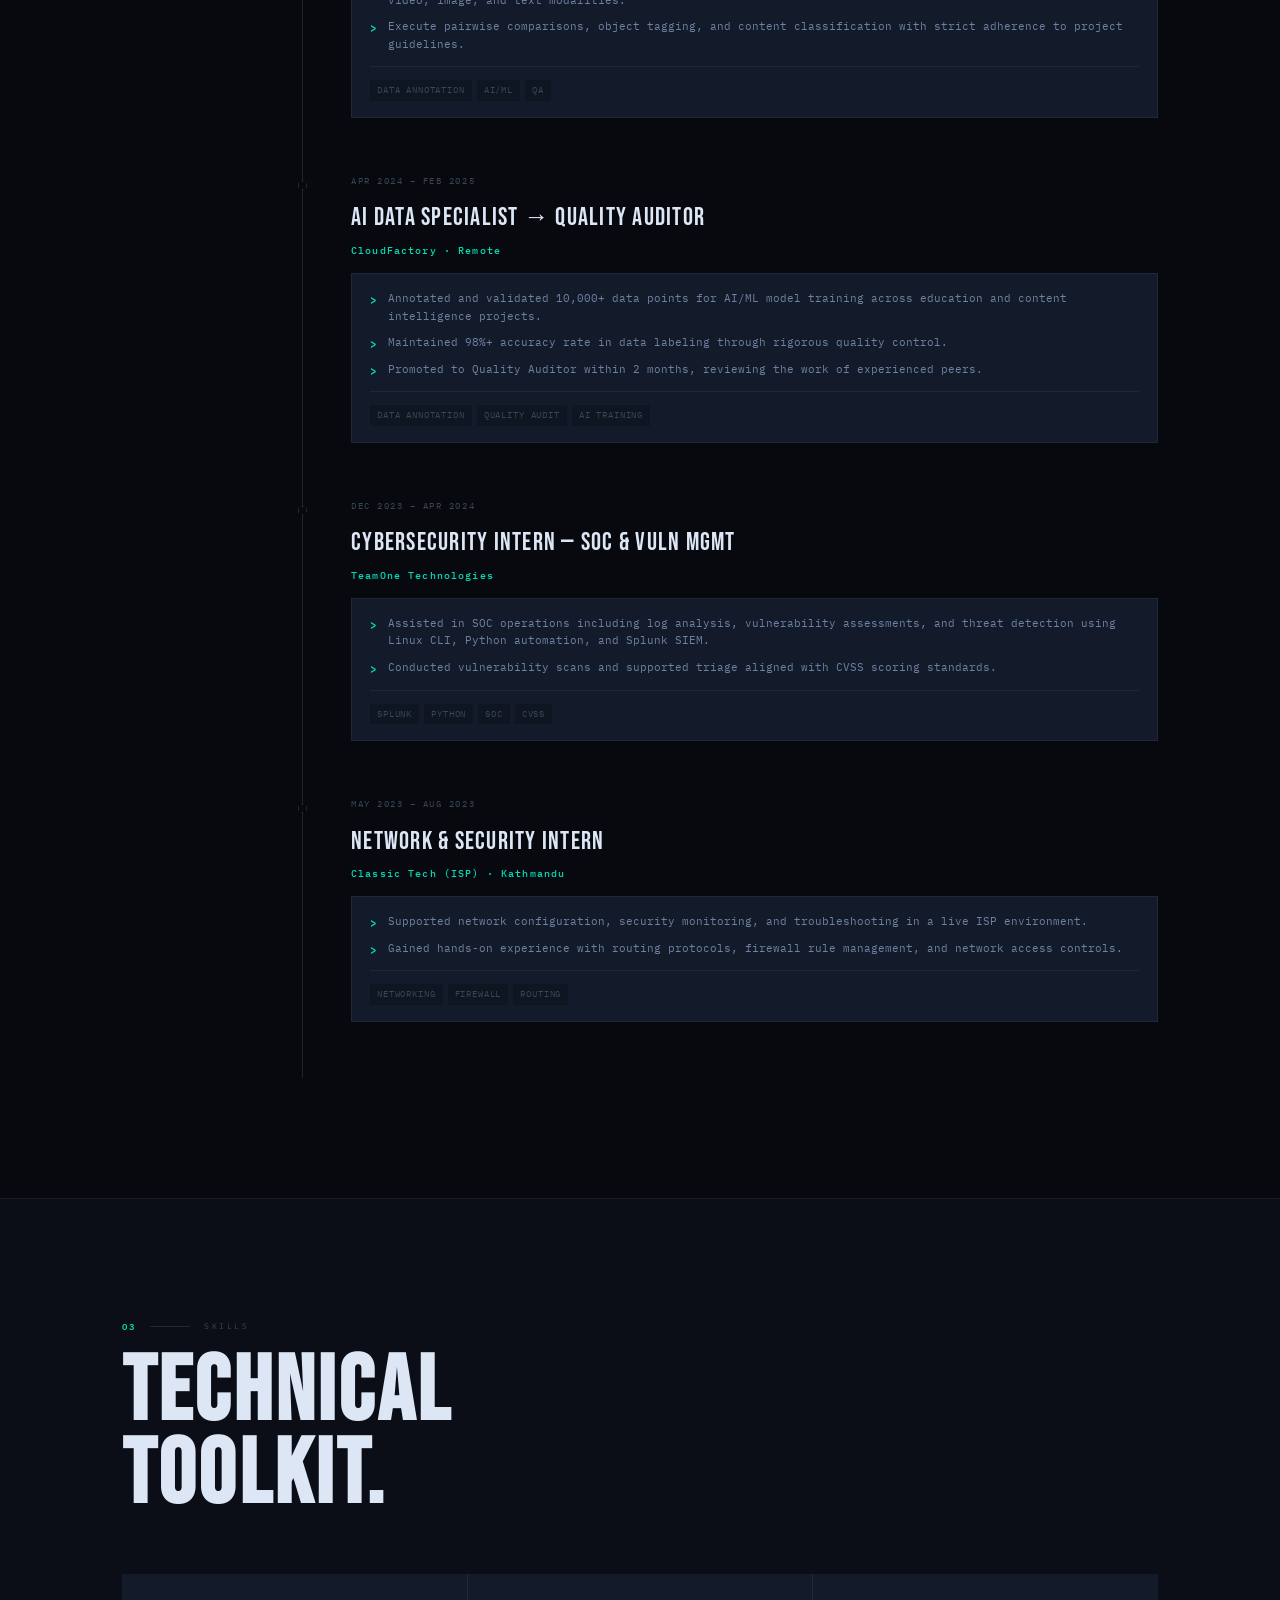
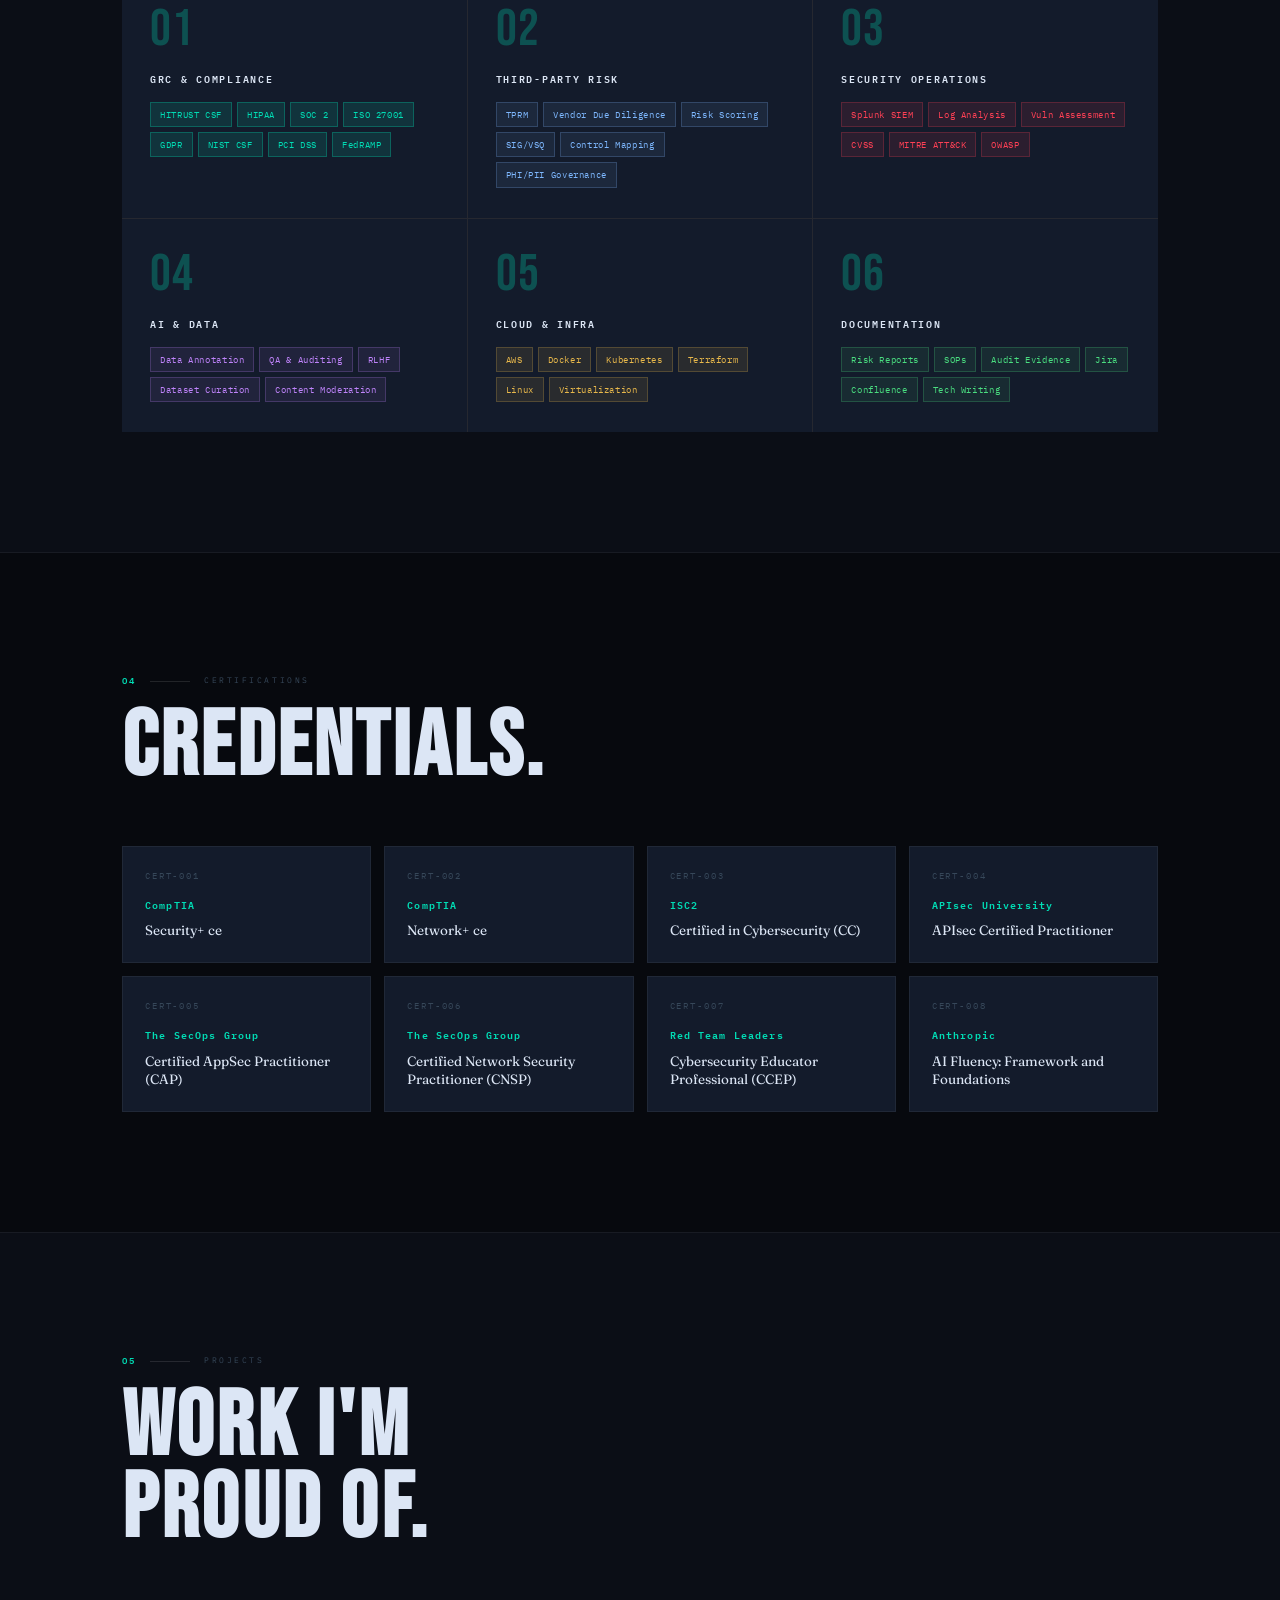
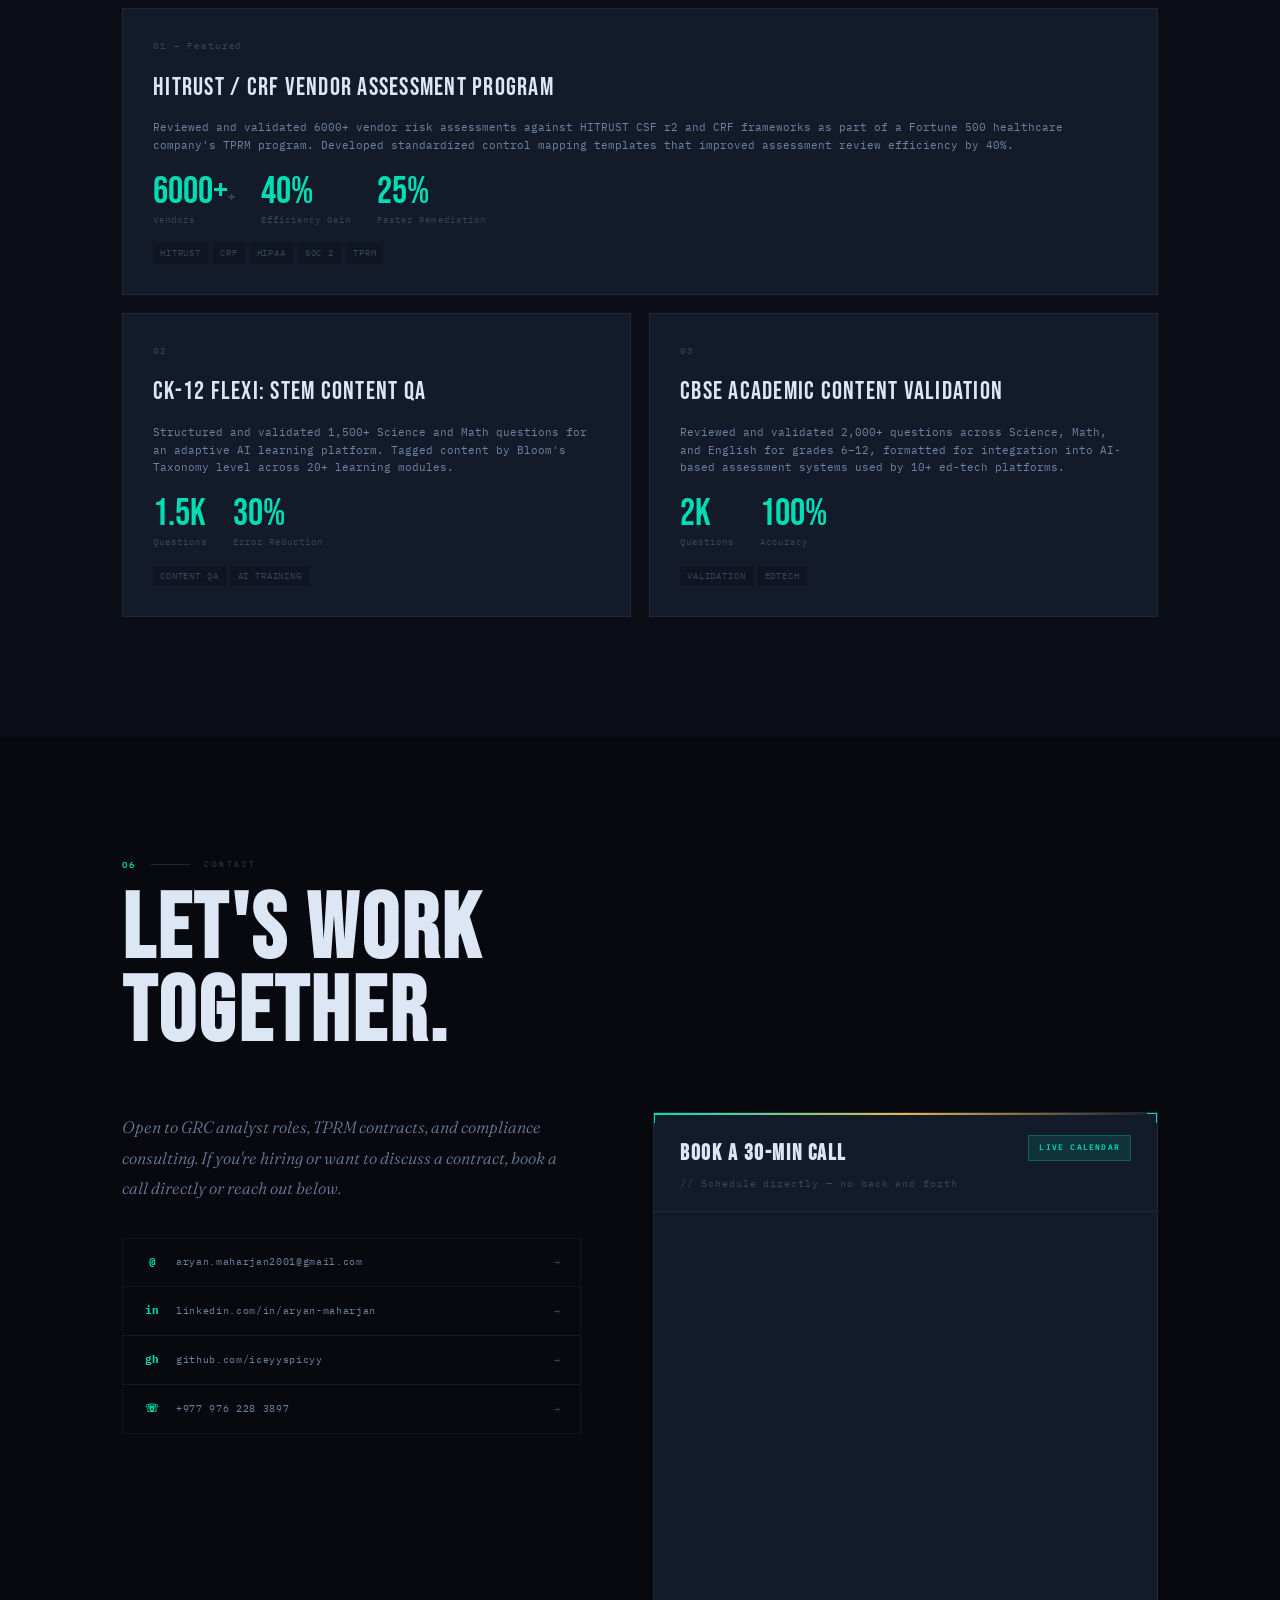
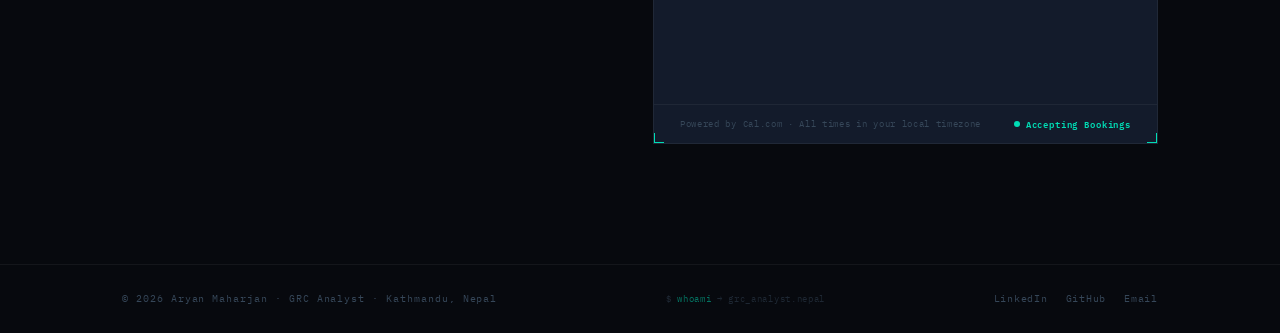
==== commit 72ded85c: "Change 'Download CV' to 'View CV' and update metrics" ====
--- a/index.html
+++ b/index.html
@@ -1013,17 +1013,17 @@
           </a>
           <a href="https://drive.google.com/file/d/1ZpJqYzG6tLYCt6h2VIFViUUSfU2hcsww/view?usp=sharing" target="_blank" class="btn-g">
             <svg width="11" height="11" fill="none" viewBox="0 0 24 24" stroke="currentColor" stroke-width="2.5"><path d="M4 16v1a3 3 0 003 3h10a3 3 0 003-3v-1m-4-4l-4 4m0 0l-4-4m4 4V4"/></svg>
-            Download CV
+            View CV
           </a>
         </div>
 
         <div class="hmetrics">
           <div class="hmet">
-            <span class="hmet-val">6000+<sup>+</sup></span>
+            <span class="hmet-val">6000<sup>+</sup></span>
             <div class="hmet-lbl">Vendors Assessed</div>
           </div>
           <div class="hmet">
-            <span class="hmet-val">7+<sup>+</sup></span>
+            <span class="hmet-val">7<sup>+</sup></span>
             <div class="hmet-lbl">Certifications</div>
           </div>
           <div class="hmet">
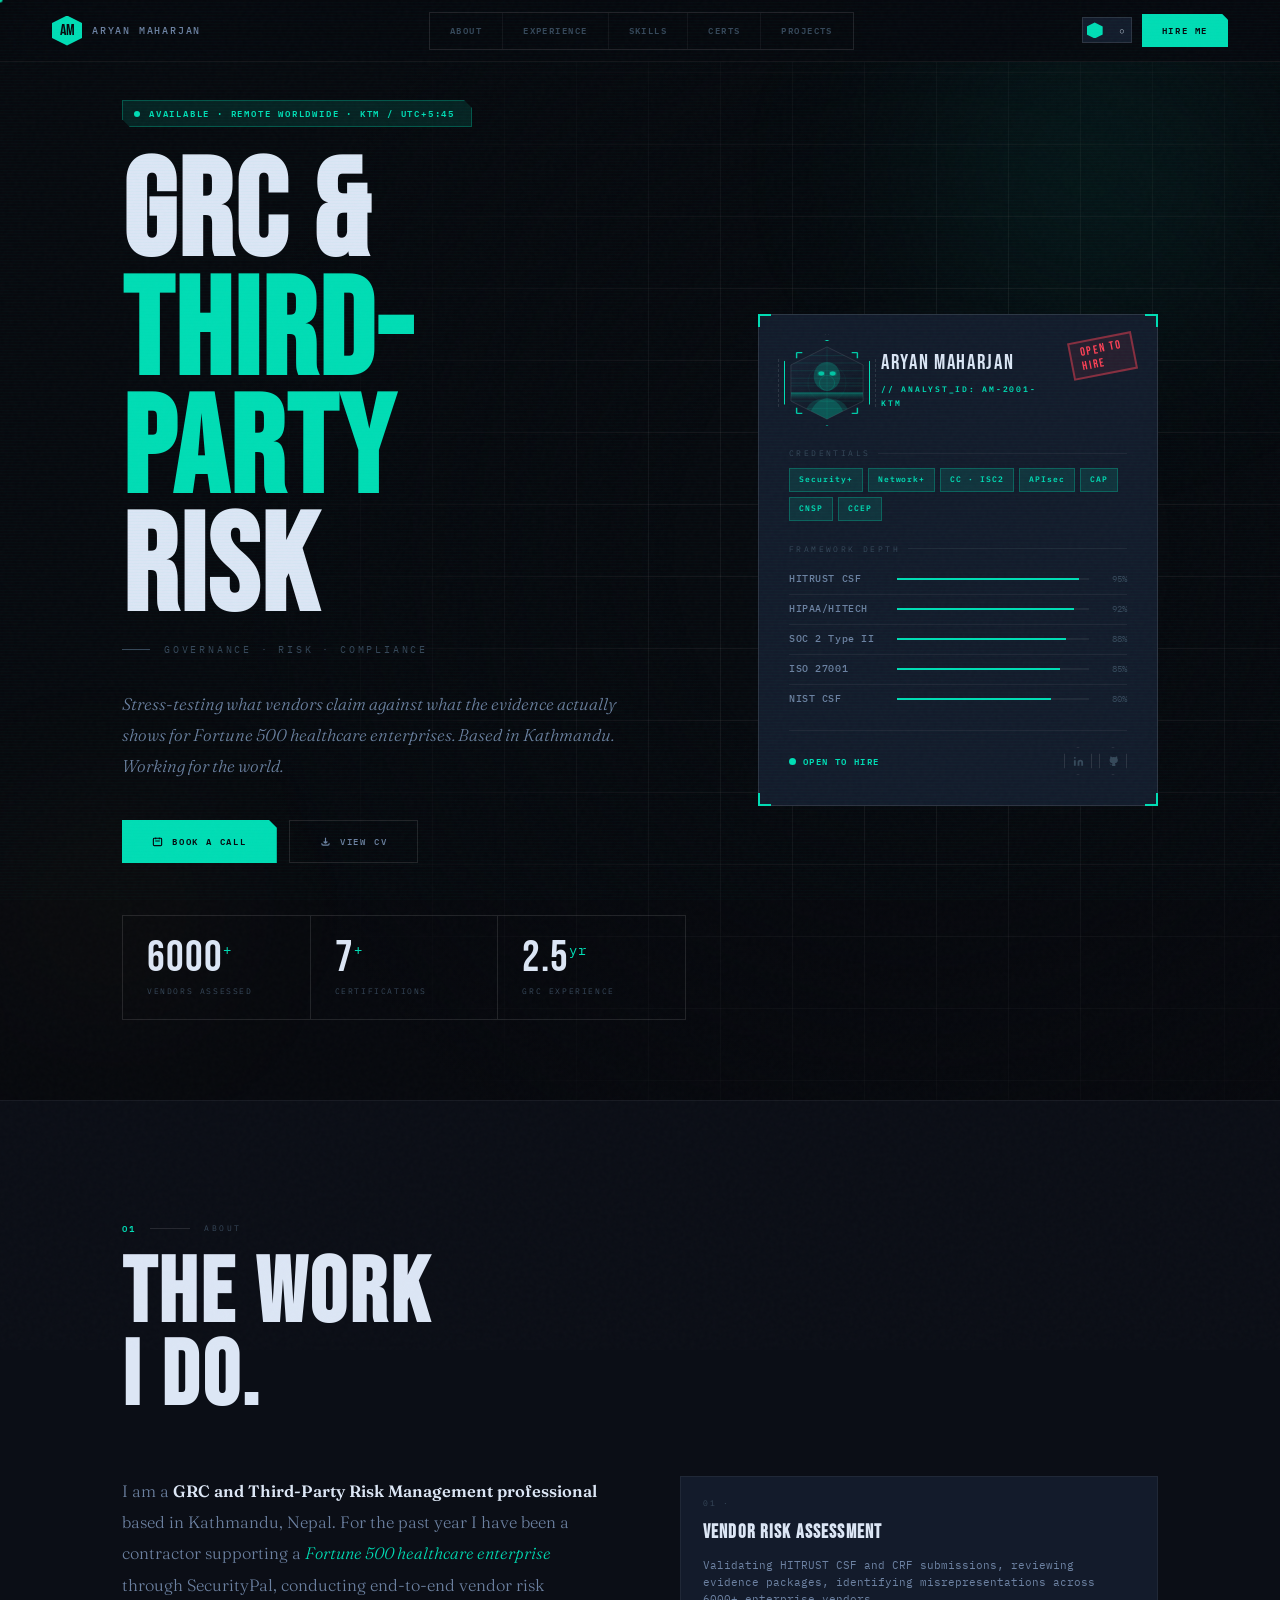
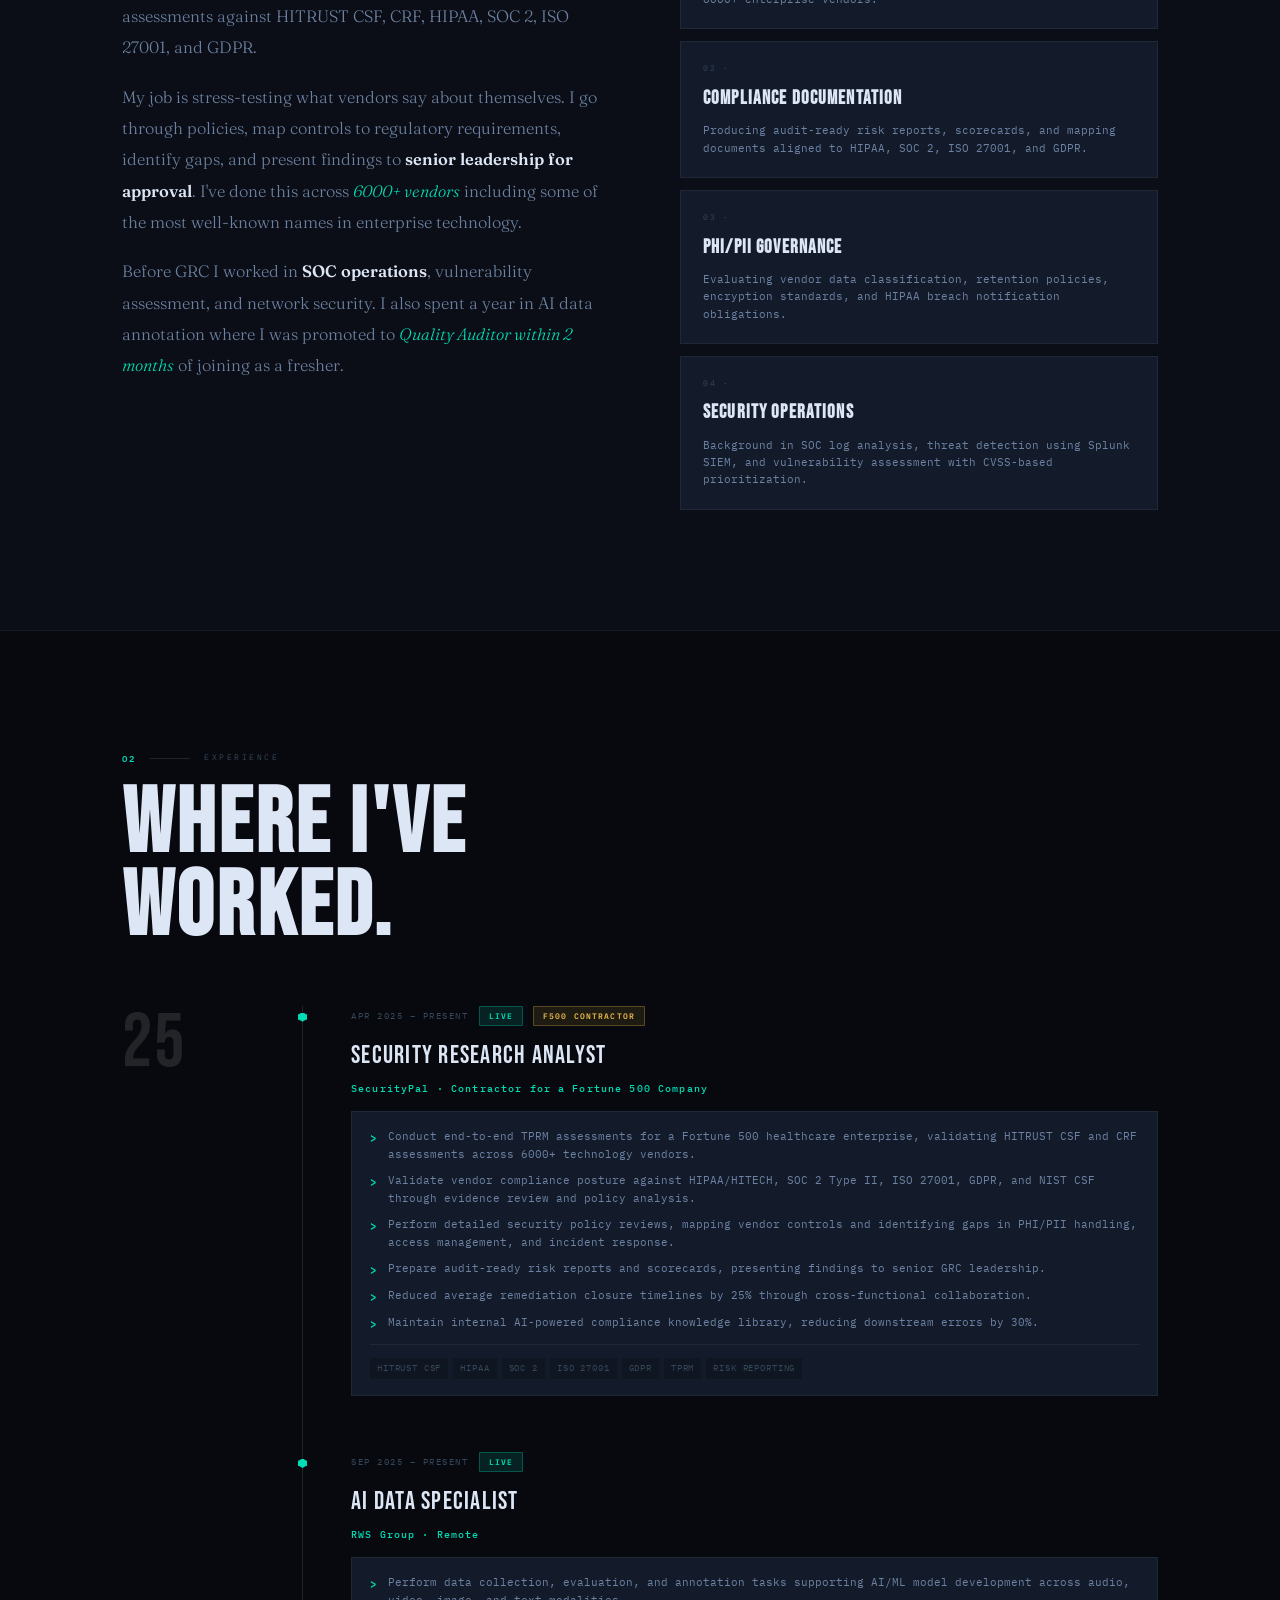
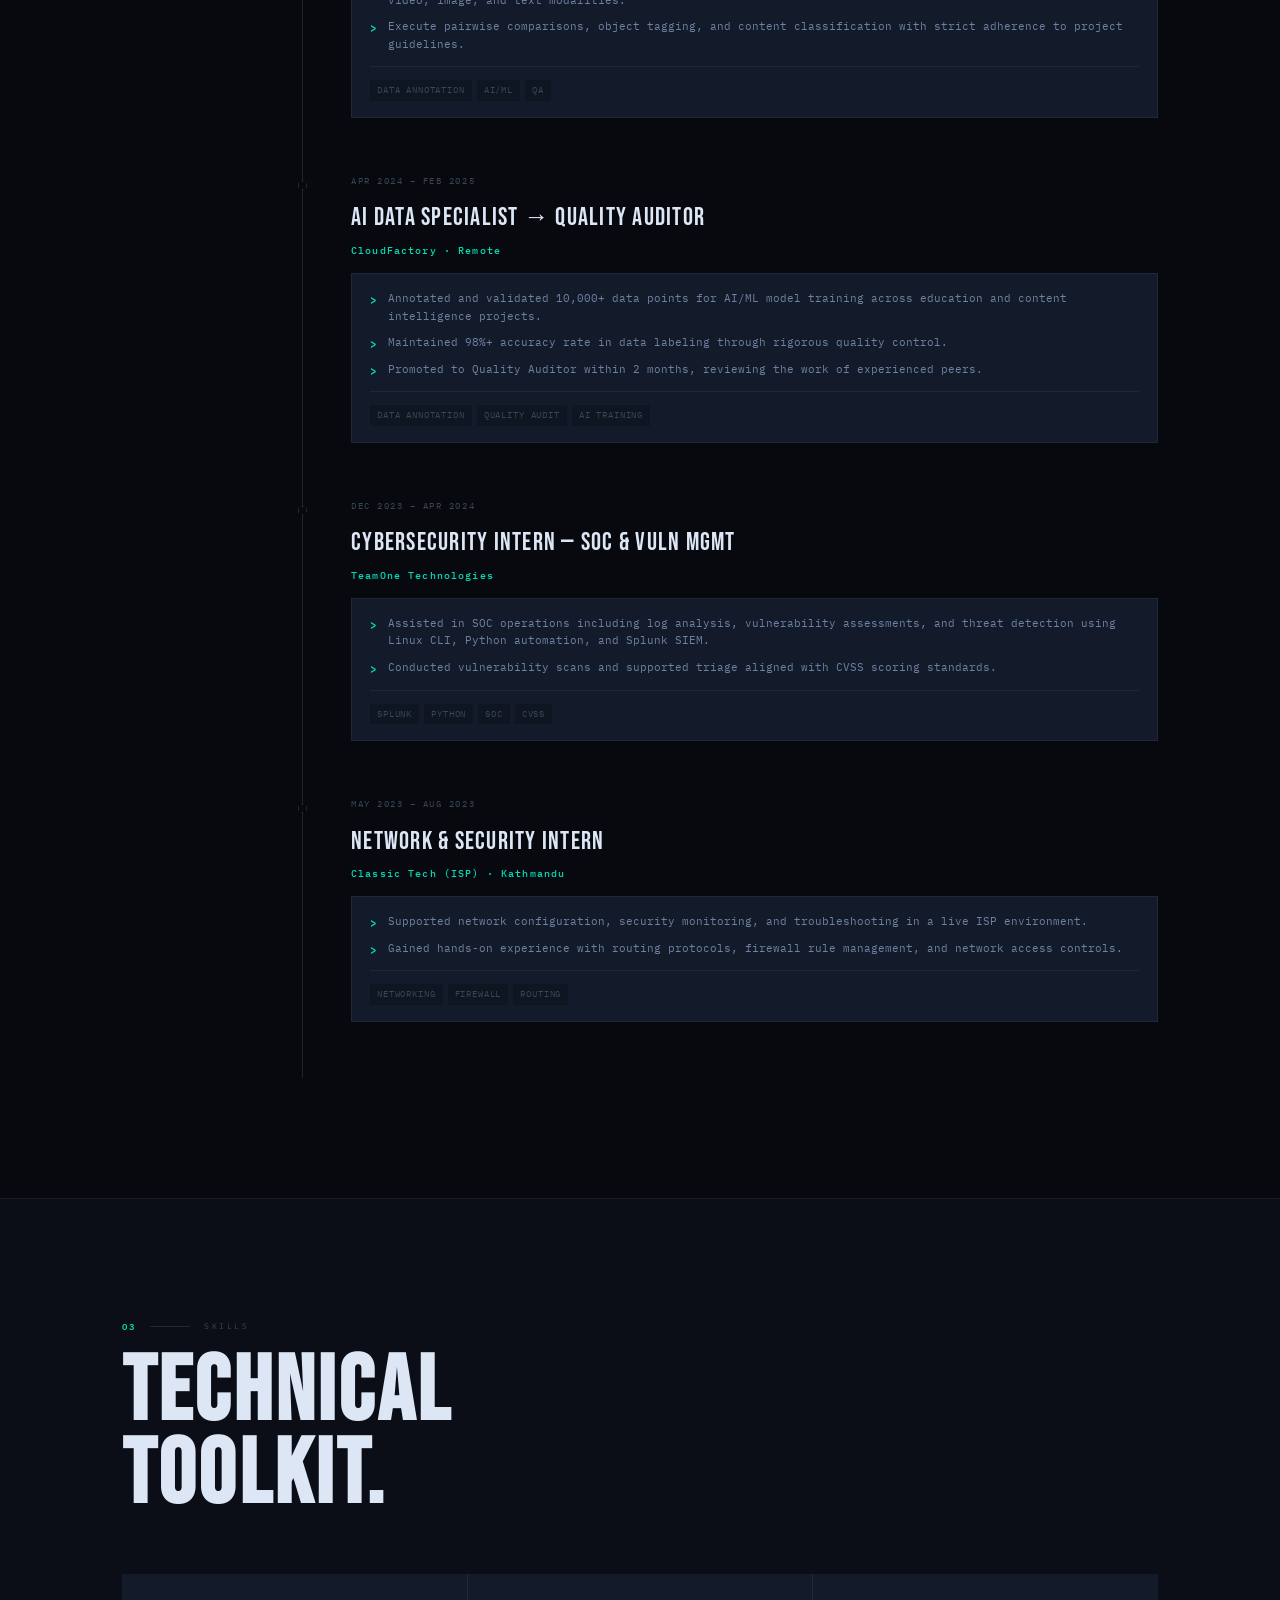
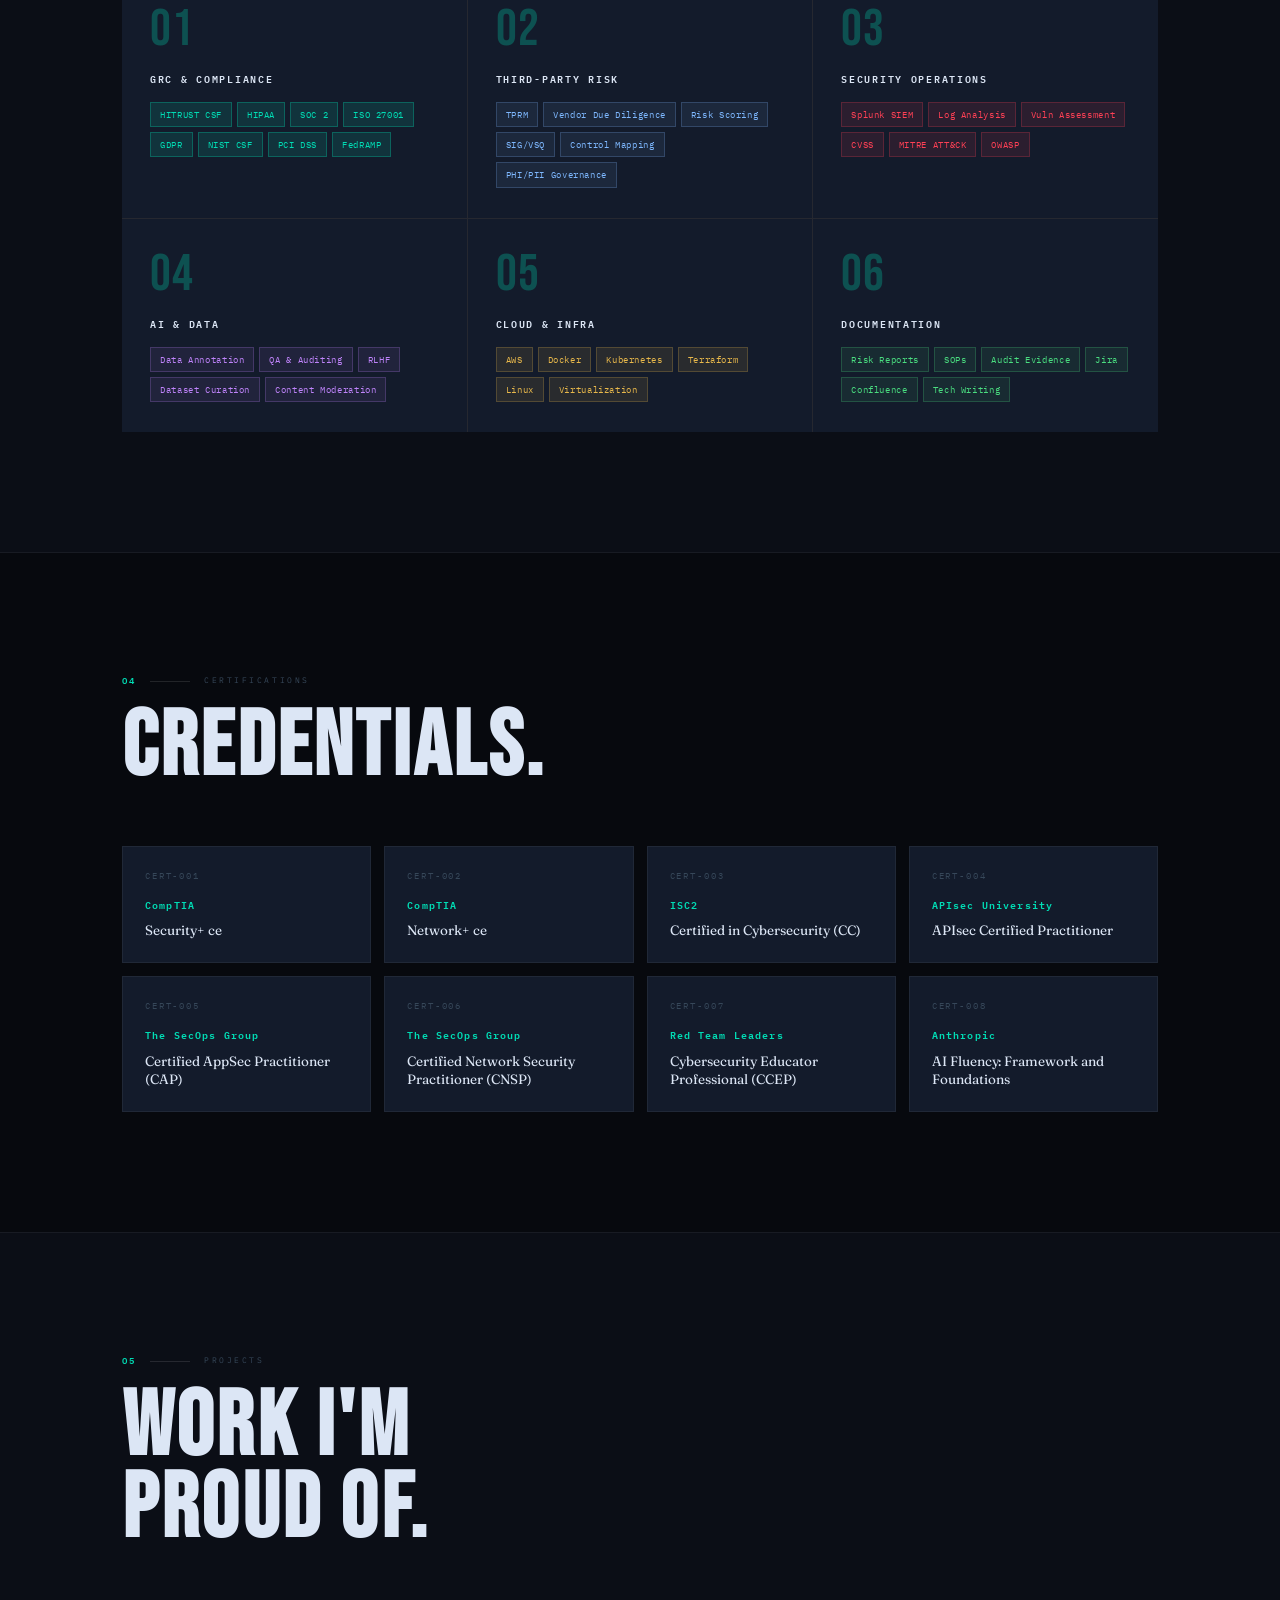
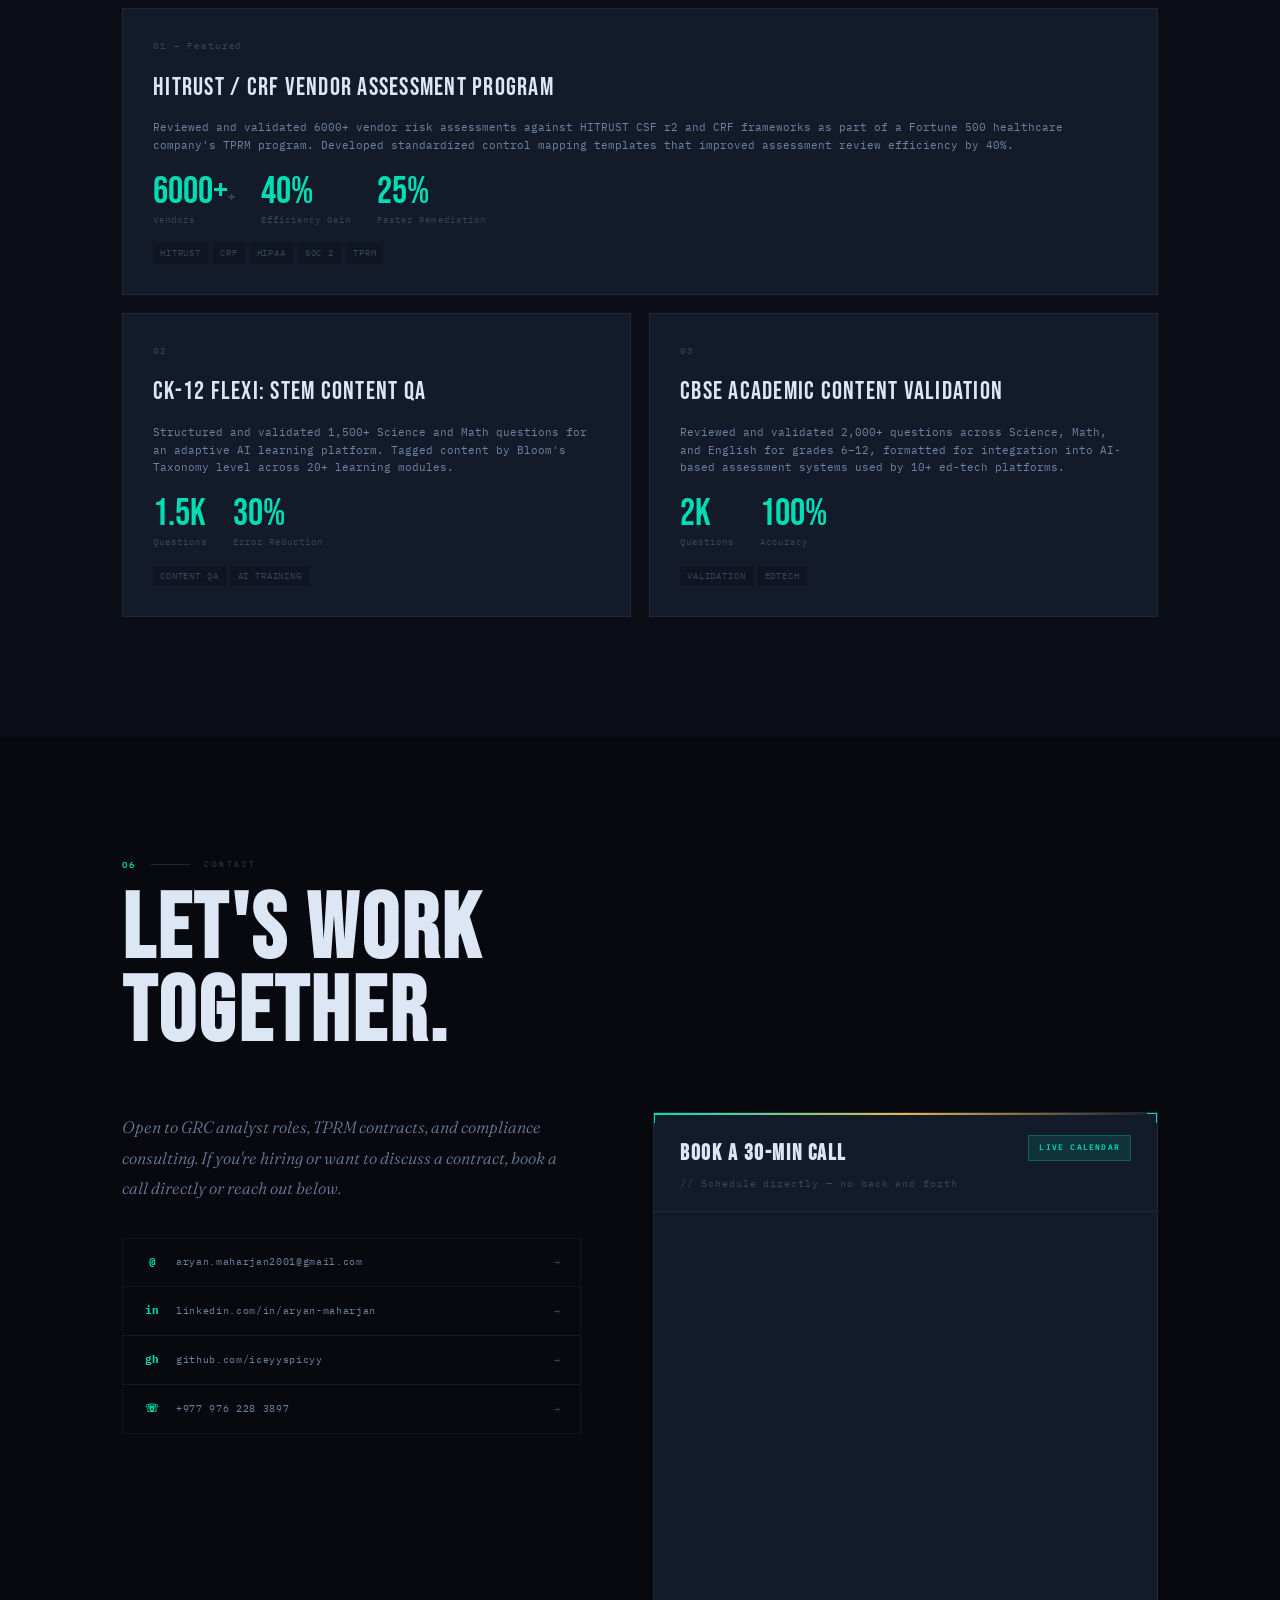
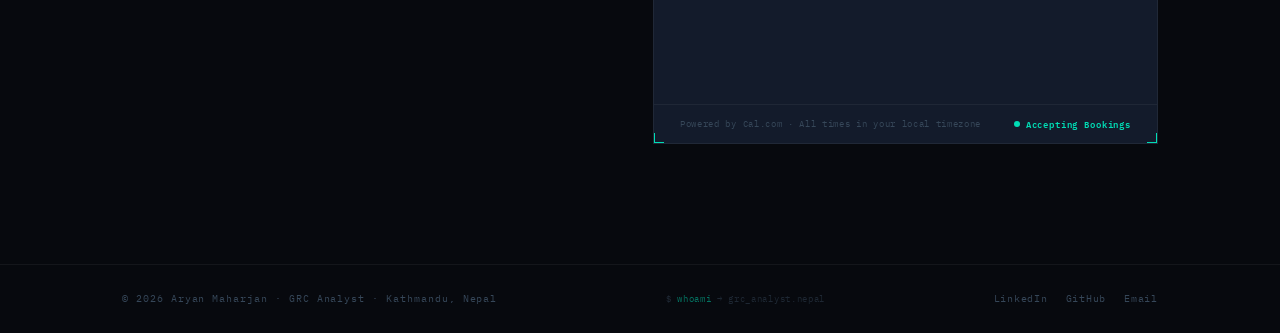
==== commit 34730129: "Update index.html" ====
--- a/index.html
+++ b/index.html
@@ -1173,7 +1173,7 @@
         <div class="eitem cur">
           <div class="emeta"><span class="edate">Apr 2025 – Present</span><span class="ebadge blive">Live</span><span class="ebadge bcon">F500 Contractor</span></div>
           <div class="erole">Security Research Analyst</div>
-          <div class="ecomp">SecurityPal · Supporting Humana (Fortune 500)</div>
+          <div class="ecomp">SecurityPal · Contractor for a Fortune 500 Company</div>
           <div class="ebody"><ul>
             <li>Conduct end-to-end TPRM assessments for a Fortune 500 healthcare enterprise, validating HITRUST CSF and CRF assessments across 6000+ technology vendors.</li>
             <li>Validate vendor compliance posture against HIPAA/HITECH, SOC 2 Type II, ISO 27001, GDPR, and NIST CSF through evidence review and policy analysis.</li>
